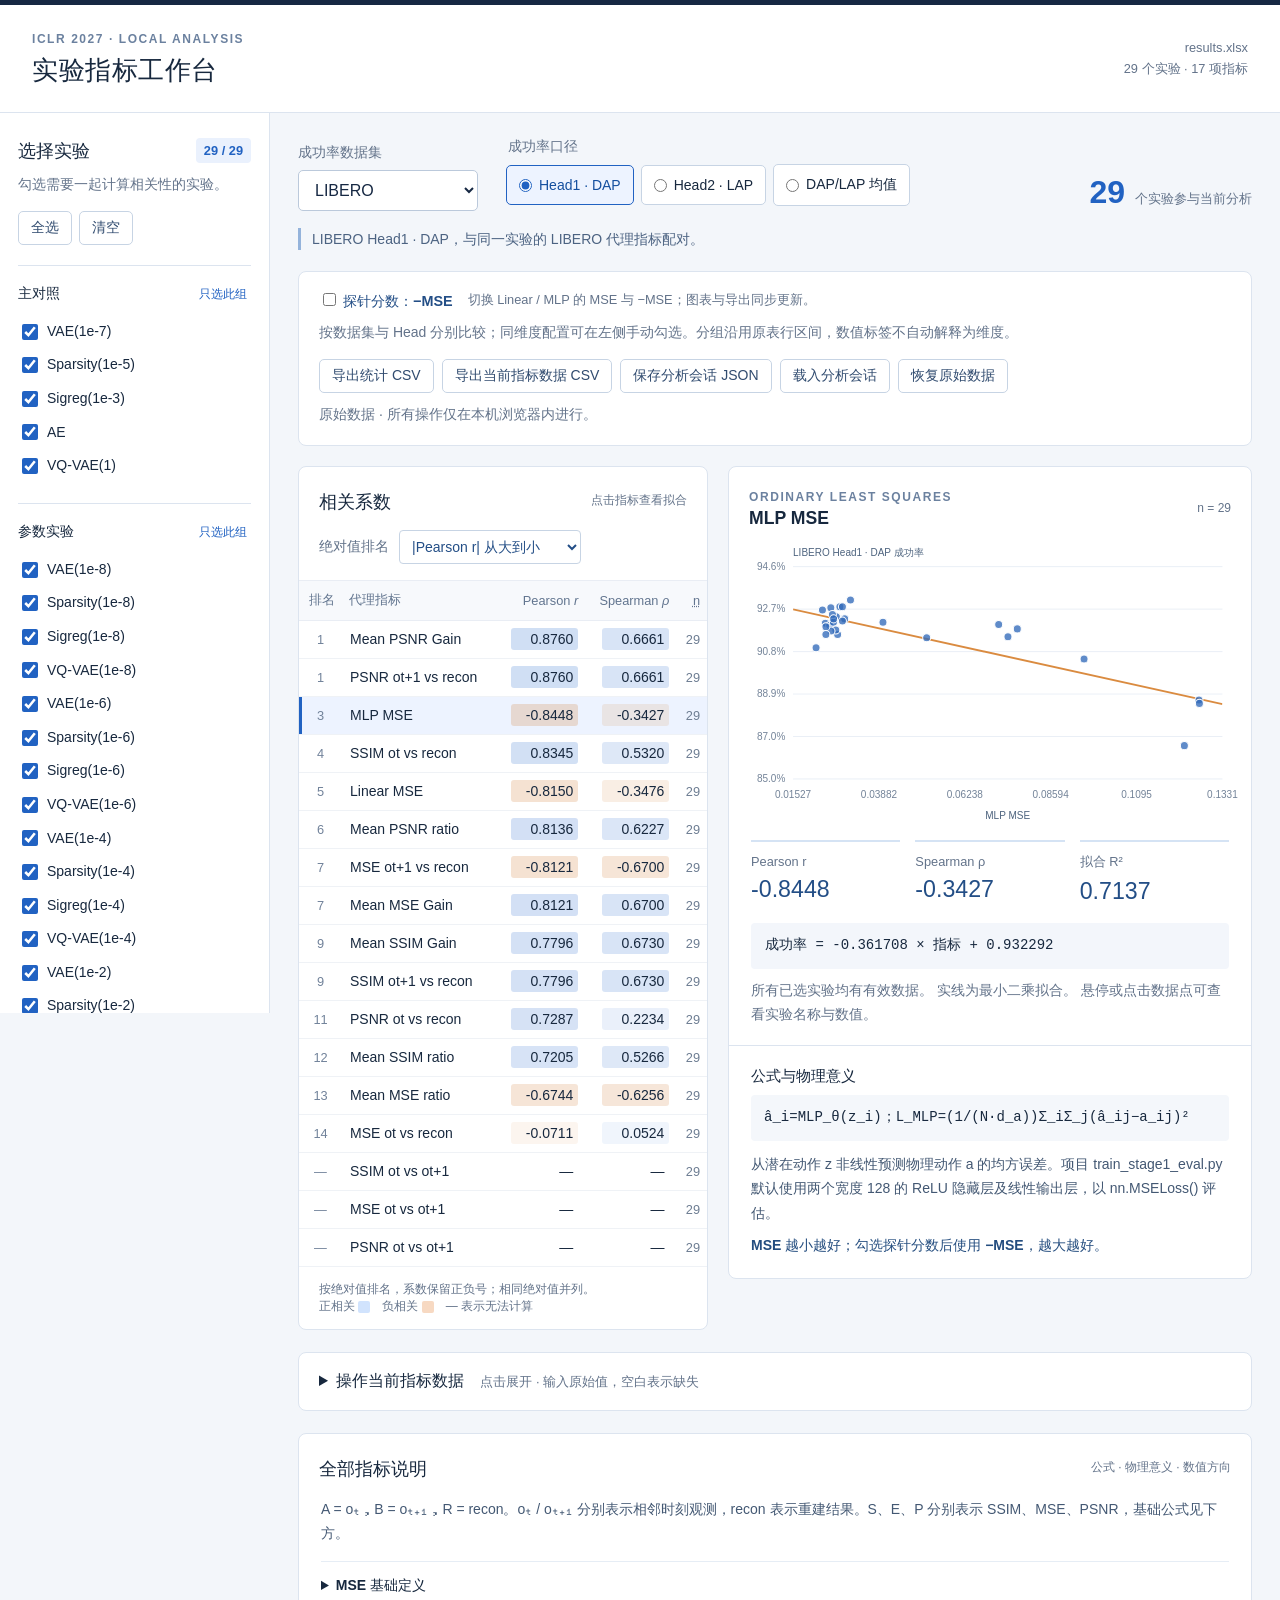
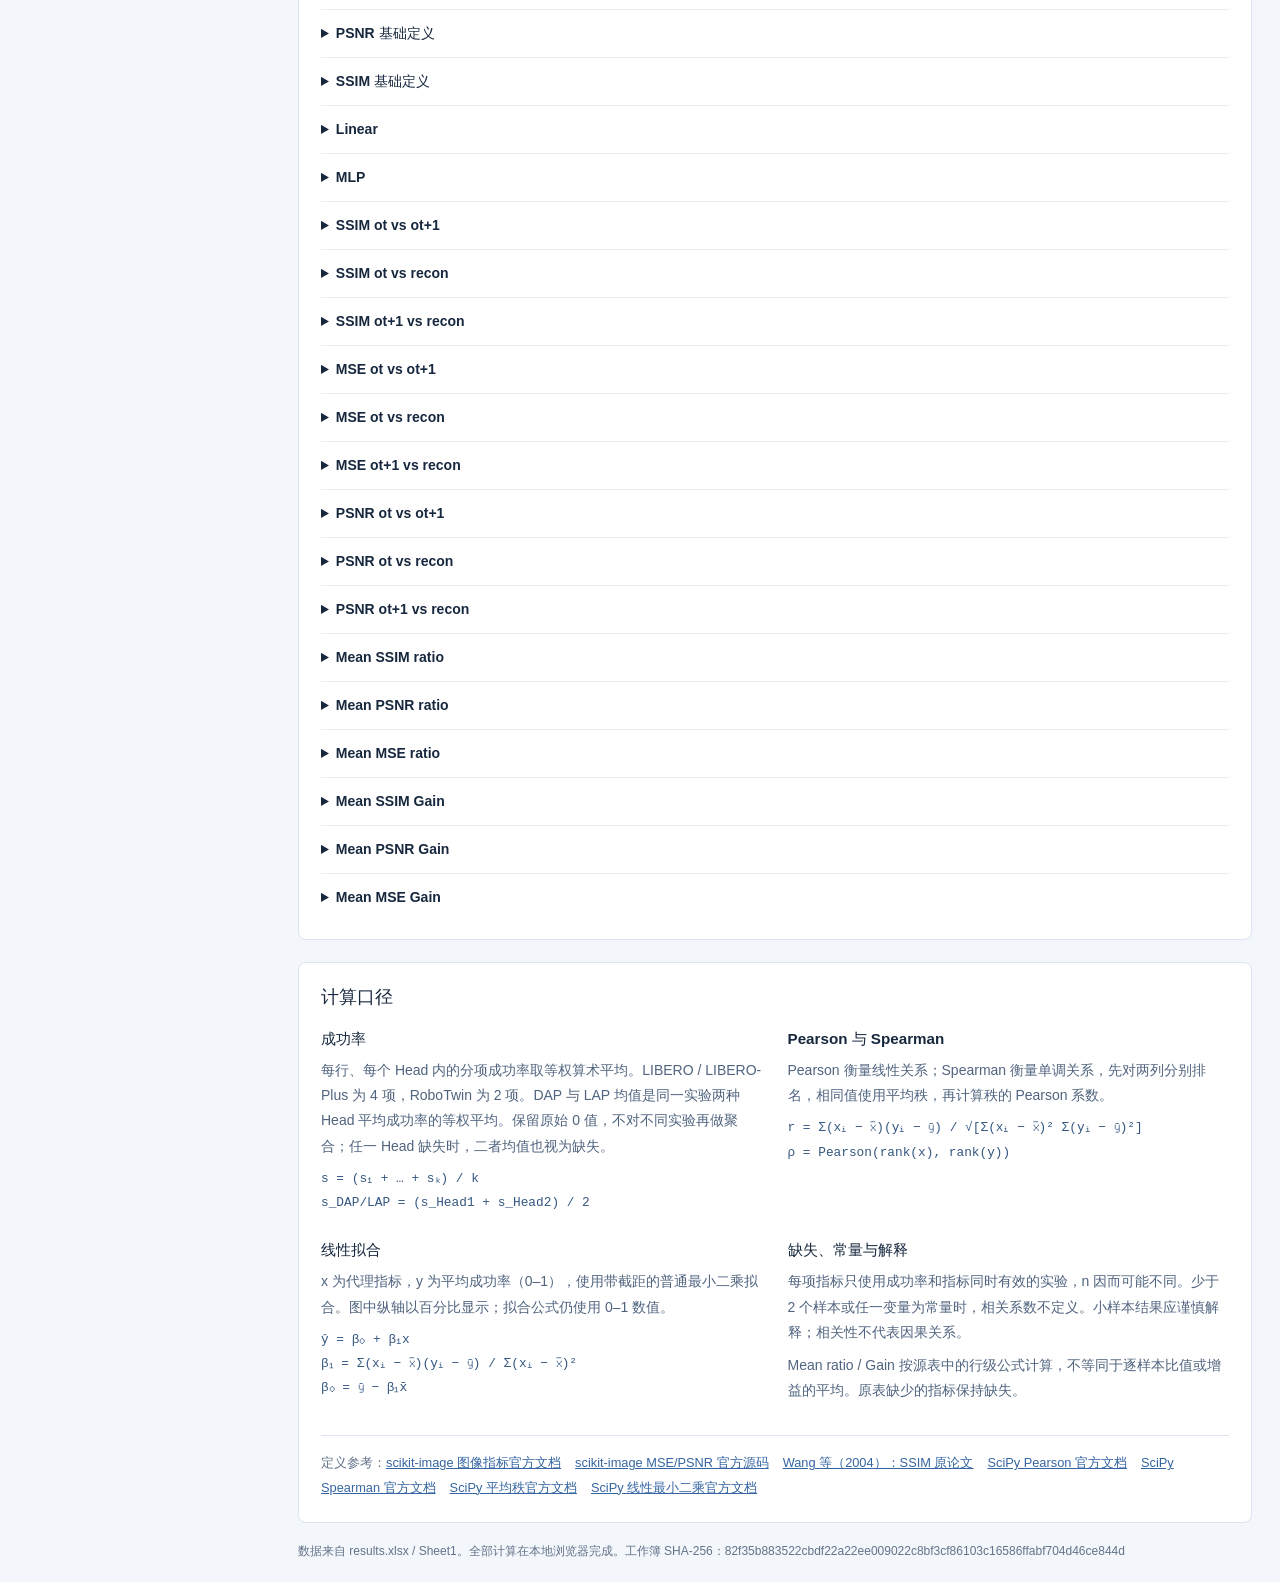
==== analysis/index.html @ a2eccc54 "Redesign research site with latest manuscript and materials" ====
<!doctype html>
<html lang="zh-CN">
<head>
<meta charset="utf-8"><meta name="viewport" content="width=device-width,initial-scale=1">
<title>ICLR 2027 · 实验指标工作台</title>
<meta name="description" content="实验成功率与17项代理指标的Pearson、Spearman相关性和线性拟合。">
<link rel="icon" type="image/svg+xml" href="data:image/svg+xml,%3Csvg xmlns='http://www.w3.org/2000/svg' viewBox='0 0 32 32'%3E%3Crect width='32' height='32' rx='6' fill='%23162843'/%3E%3Cpath d='M7 24L25 7' stroke='%235ec9fc' stroke-width='2'/%3E%3Cg fill='white'%3E%3Ccircle cx='8' cy='21' r='2'/%3E%3Ccircle cx='15' cy='18' r='2'/%3E%3Ccircle cx='23' cy='10' r='2'/%3E%3C/g%3E%3C/svg%3E">
<style>:root{font-family:Arial,"Microsoft YaHei",sans-serif;color:#17283e;background:#f3f6fa;font-size:16px;font-synthesis:none;--blue:#2162c2;--navy:#162843;--muted:#63738a;--line:#dce4ef}*{box-sizing:border-box}body{margin:0}button,input,select{font:inherit}button,select{cursor:pointer}button{border:1px solid #c7d4e4;border-radius:5px;background:white;color:#304b6f;padding:7px 12px;font-size:.875rem}button:hover{background:#ebf2ff;border-color:#92acd0}button:focus-visible,select:focus-visible,input:focus-visible{outline:3px solid #76b7ff;outline-offset:2px}h1,h2,h3,p{margin:0}h1{font-size:1.65rem;font-weight:600;letter-spacing:.02em;margin-top:6px}h2{font-size:1.1rem;font-weight:600}h3{font-size:.95rem;margin-bottom:8px}.eyebrow{font-size:.75rem;letter-spacing:.13em;font-weight:700;color:#6b819f}.topbar{padding:24px 32px;background:#fff;border-top:5px solid var(--navy);border-bottom:1px solid var(--line);display:flex;align-items:center;justify-content:space-between;gap:20px}.source{display:flex;flex-direction:column;gap:6px;text-align:right;font-size:.8rem;color:var(--muted)}.workspace{display:grid;grid-template-columns:270px minmax(0,1fr);max-width:1920px;margin:auto}.sidebar{background:#fff;border-right:1px solid var(--line);padding:25px 18px;align-self:start;position:sticky;top:0;max-height:100vh;overflow-y:auto}.side-title{display:flex;justify-content:space-between;align-items:center}.side-title strong{font-size:.8rem;background:#eaf1fd;border-radius:4px;padding:5px 8px;color:var(--blue)}.muted{font-size:.875rem;color:var(--muted);line-height:1.7}.sidebar>.muted{margin:10px 0 14px}.actions{display:flex;gap:7px}.experiment-group{border-top:1px solid var(--line);margin-top:20px;padding-top:16px}.group-heading{display:flex;justify-content:space-between;align-items:center;margin-bottom:8px;gap:5px}.group-heading strong{font-size:.875rem}.group-heading button{font-size:.75rem;border:0;padding:4px;background:transparent;color:var(--blue)}.experiment{display:flex;gap:9px;align-items:center;padding:7px 4px;font-size:.875rem;border-radius:4px;cursor:pointer;line-height:1.4}.experiment:hover{background:#f0f5fc}.experiment input{accent-color:var(--blue);width:16px;height:16px;margin:0;flex:none}main{min-width:0;padding:25px 28px 22px}.controls{display:flex;align-items:end;gap:28px;flex-wrap:wrap}.controls>div>label,.controls legend{display:block;font-size:.875rem;color:var(--muted);margin-bottom:8px}.controls select{min-width:180px;border:1px solid #bbc9db;background:#fff;border-radius:5px;padding:10px 12px;color:var(--navy)}fieldset{margin:0;padding:0;border:0}.head-option{display:inline-flex;gap:7px;align-items:center;background:#fff;border:1px solid #c7d4e4;border-radius:5px;padding:11px 12px;margin-right:7px;font-size:.875rem}.head-option:has(input:checked){border-color:var(--blue);background:#edf3ff;color:#144f9f}.head-option input{accent-color:var(--blue);margin:0}.scope{margin-left:auto;display:flex;align-items:baseline;gap:10px}.scope strong{font-size:2rem;font-weight:600;color:var(--blue);font-variant-numeric:tabular-nums}.scope span{font-size:.8rem;color:var(--muted)}.context-note{font-size:.875rem;line-height:1.6;color:#4c6382;margin:17px 0 21px;padding-left:11px;border-left:3px solid #94b3db}.analysis-grid{display:grid;grid-template-columns:minmax(380px,.9fr) minmax(420px,1.15fr);gap:20px;align-items:start}.panel{background:#fff;border:1px solid var(--line);border-radius:8px;overflow:hidden}.panel-heading{padding:20px 20px 16px;display:flex;justify-content:space-between;align-items:center;gap:15px}.panel-heading>span,.panel-heading>div+.sample{font-size:.75rem;color:var(--muted)}.panel-heading h2{margin-top:3px}.table-wrap{overflow-x:auto}table{width:100%;border-collapse:collapse;font-size:.875rem}th{font-size:.8rem;color:#62758f;font-weight:500;text-align:right;padding:11px 10px;background:#f7f9fc;border-top:1px solid #e9edf4;border-bottom:1px solid #e9edf4;white-space:nowrap}th:first-child{text-align:left;padding-left:20px}td{padding:0 10px;height:38px;border-bottom:1px solid #eff2f6;text-align:right;font-variant-numeric:tabular-nums}td:first-child{padding:0 6px 0 12px;text-align:left}td:last-child{color:#6d7d92;font-size:.8rem}td button{width:100%;border:0;background:transparent;text-align:left;font-size:.8rem;padding:9px 8px;color:inherit;white-space:nowrap}.metric-row.selected{background:#edf3ff;box-shadow:inset 3px 0 var(--blue)}.metric-row:hover{background:#f4f7fb}.coef{display:inline-block;min-width:67px;border-radius:3px;padding:3px 5px;font-size:.875rem}.table-note{font-size:.75rem;padding:14px 20px;color:var(--muted)}.legend-swatch{width:12px;height:12px;display:inline-block;vertical-align:middle;border-radius:2px}.positive{background:#d1e3fd}.negative{background:#f7d9c2}.chart{padding:0 10px;min-height:290px}.chart svg{width:100%;height:auto;display:block}.chart text{font-family:Arial,"Microsoft YaHei",sans-serif}.fit-stats{display:grid;grid-template-columns:repeat(3,1fr);margin:5px 22px 18px;gap:15px}.fit-stats>div{border-top:2px solid #d5e3f4;padding-top:12px}.fit-stats span{font-size:.8rem;color:var(--muted);display:block;margin-bottom:7px}.fit-stats strong{font-size:1.45rem;font-weight:500;font-variant-numeric:tabular-nums;color:#234e86}.equation{font: .875rem/1.7 Consolas,monospace;background:#f3f6fb;padding:11px 14px;margin:0 22px 10px;border-radius:4px;overflow-wrap:anywhere}.fit-panel>.muted{margin:0 22px 19px}.metric-explanation{border-top:1px solid var(--line);padding:20px 22px}.formula{font:.875rem/1.8 Consolas,"Microsoft YaHei",monospace;background:#f4f7fb;padding:10px 13px;border-radius:4px;margin:8px 0 11px;overflow-wrap:anywhere}.metric-explanation p,.glossary p{font-size:.875rem;line-height:1.75;color:#435873}.direction{font-weight:600;color:#244d7f!important;margin-top:8px}.caution{color:#896033!important;margin-top:7px}.glossary,.methods{margin-top:22px;padding-bottom:18px}.glossary>.muted{margin:0 22px 15px}.glossary details{margin:0 22px;border-top:1px solid #e6edf5;padding:13px 0}.glossary summary{cursor:pointer;font-size:.875rem;font-weight:600;line-height:1.5}.glossary details>div{margin-top:10px}.methods{padding:22px}.method-grid{display:grid;grid-template-columns:1fr 1fr;gap:25px;margin-top:20px}.method-grid p{font-size:.875rem;color:#50647f;line-height:1.8;margin-bottom:8px}.method-grid code{font-size:.8rem;line-height:1.9;color:#355781;overflow-wrap:anywhere}.references{font-size:.8rem;color:var(--muted);margin-top:24px;border-top:1px solid var(--line);padding-top:15px;line-height:1.9}.references a{color:#3565a2;margin-right:14px}footer{margin-top:20px;font-size:.75rem;color:var(--muted)}.empty-chart{padding:90px 20px;text-align:center;color:var(--muted);font-size:.95rem}@media(min-width:1650px){main{padding:30px 36px}.analysis-grid{grid-template-columns:minmax(430px,.9fr) minmax(520px,1.15fr)}}@media(max-width:1250px){.workspace{grid-template-columns:240px minmax(0,1fr)}.analysis-grid{grid-template-columns:1fr}.scope{margin-left:0}.chart{max-width:820px;margin:auto}.source{max-width:300px;overflow-wrap:anywhere}}@media(max-width:750px){.topbar{padding:20px;align-items:start}.topbar h1{font-size:1.25rem}.source{display:none}.workspace{grid-template-columns:1fr}.sidebar{position:static;max-height:330px;border-bottom:1px solid var(--line);border-right:0;padding:18px 20px}#experiments{display:grid;grid-template-columns:1fr 1fr;gap:0 20px}.experiment-group{margin-top:12px}.controls{gap:17px}main{padding:20px 12px}.head-option{padding:10px 8px;font-size:.8rem}.scope{display:none}.method-grid{grid-template-columns:1fr}.analysis-grid{gap:16px}th{padding:11px 6px}td{padding:0 6px}.coef{min-width:60px}.panel-heading{padding:17px 15px}.panel-heading>span{font-size:.75rem}.fit-stats{gap:8px}.fit-stats strong{font-size:1.2rem}}
.ranking-control{display:flex;align-items:center;gap:10px;padding:0 20px 16px;font-size:.875rem}.ranking-control label{color:var(--muted);white-space:nowrap}.ranking-control select{padding:7px 8px;border:1px solid #c7d4e4;border-radius:4px;background:#fff;color:#234e86;min-width:0;font-size:.875rem}.correlations th:first-child{padding-left:10px;text-align:center;width:38px}.correlations th:nth-child(2){text-align:left}.correlations td.rank-cell{padding:0 5px;text-align:center;color:#71829a;font-size:.8rem;width:38px}.correlations td.metric-name{padding:0;text-align:left}.metric-name button{font-size:.875rem}.correlations th,.correlations td{padding-right:7px;padding-left:7px}.head-option{margin-bottom:5px}@media(max-width:750px){.ranking-control{padding-left:15px;padding-right:15px;flex-wrap:wrap}.correlations th,.correlations td{padding-left:4px;padding-right:4px}.metric-name button{white-space:normal;min-width:110px;font-size:.875rem;line-height:1.45}.coef{min-width:57px;font-size:.8rem}.correlations th{font-size:.75rem}}
.chart{position:relative}.chart circle[data-point]{cursor:pointer;transition:fill-opacity .12s,stroke-width .12s}.chart circle[data-point]:hover,.chart circle[data-point]:focus{fill-opacity:1;stroke:#f4a34e;stroke-width:2.5;outline:none}.point-tooltip{position:absolute;z-index:4;max-width:300px;min-width:220px;padding:13px 15px;border-radius:6px;background:#172d4a;color:#fff;box-shadow:0 5px 22px #172d4a30;pointer-events:none;font-size:.875rem;line-height:1.65}.point-tooltip[hidden]{display:none}.point-tooltip>strong{display:block;font-size:1rem;margin-bottom:7px}.tooltip-row{display:flex;justify-content:space-between;gap:20px}.tooltip-row b{font-weight:500;font-variant-numeric:tabular-nums;white-space:nowrap}.point-tooltip small{display:block;color:#c6d4e7;font-size:.8rem;margin-top:6px}@media(max-width:750px){.point-tooltip{max-width:calc(100% - 12px);min-width:190px}.tooltip-row{gap:12px}}
.analysis-actions{padding:18px 20px;margin-bottom:20px}.direction-row{display:flex;align-items:center;gap:15px;flex-wrap:wrap;margin-bottom:10px}.direction-row label{font-weight:600;font-size:.9rem;color:#234e86}.direction-row span{font-size:.8rem;color:var(--muted)}.export-actions{display:flex;gap:8px;flex-wrap:wrap;margin:14px 0 10px}.editor-panel{margin-top:22px}.editor-panel>summary{padding:18px 20px;cursor:pointer;font-weight:600}.editor-panel>summary span{font-size:.8rem;font-weight:400;color:var(--muted);margin-left:12px}.editor-panel>p{padding:0 20px 15px}.data-editor input{width:145px;max-width:100%;padding:7px;border:1px solid #c7d4e4;border-radius:4px;font-size:.8rem;font-variant-numeric:tabular-nums}.data-editor input[readonly]{background:#f3f6fa;border-color:transparent;color:var(--muted)}.data-editor td{padding:8px 10px;height:auto}.data-editor td:first-child{min-width:155px}.data-editor td small{display:block;color:var(--muted);font-size:.7rem;margin-top:3px}.data-editor th{min-width:165px}#operationStatus{overflow-wrap:anywhere}.controls fieldset{max-width:750px}
</style>
</head>
<body>
<header class="topbar"><div><span class="eyebrow">ICLR 2027 · LOCAL ANALYSIS</span><h1>实验指标工作台</h1></div><div class="source"><span id="sourceName"></span><span id="sourceMeta"></span></div></header>
<div class="workspace">
<aside class="sidebar">
  <div class="side-title"><h2>选择实验</h2><strong id="selectionCount"></strong></div>
  <p class="muted">勾选需要一起计算相关性的实验。</p>
  <div class="actions"><button id="selectAll">全选</button><button id="selectNone">清空</button></div>
  <div id="experiments"></div>
</aside>
<main>
  <section class="controls" aria-label="分析设置">
    <div><label for="dataset">成功率数据集</label><select id="dataset"><option>LIBERO</option><option>LIBERO-Plus</option><option>RoboTwin</option></select></div>
    <fieldset><legend>成功率口径</legend><div id="headOptions"></div></fieldset>
    <div class="scope"><strong id="scopeCount"></strong><span>个实验参与当前分析</span></div>
  </section>
  <div id="pairingNote" class="context-note"></div>
  <section class="analysis-actions panel" aria-label="数据操作与导出">
    <div class="direction-row"><label><input id="paperDirection" type="checkbox"> 探针分数：−MSE</label><span>切换 Linear / MLP 的 MSE 与 −MSE；图表与导出同步更新。</span></div>
    <p class="muted">按数据集与 Head 分别比较；同维度配置可在左侧手动勾选。分组沿用原表行区间，数值标签不自动解释为维度。</p>
    <div class="export-actions"><button id="exportStats">导出统计 CSV</button><button id="exportPairs">导出当前指标数据 CSV</button><button id="exportSession">保存分析会话 JSON</button><button id="importSession">载入分析会话</button><button id="resetData">恢复原始数据</button><input id="sessionFile" type="file" accept=".json,application/json" hidden></div>
    <p id="operationStatus" class="muted" role="status" aria-live="polite">原始数据 · 所有操作仅在本机浏览器内进行。</p>
  </section>
  <div class="analysis-grid">
    <section class="panel correlations">
      <div class="panel-heading"><h2>相关系数</h2><span>点击指标查看拟合</span></div>
      <div class="ranking-control"><label for="ranking">绝对值排名</label><select id="ranking"><option value="pearson">|Pearson r| 从大到小</option><option value="spearman">|Spearman ρ| 从大到小</option><option value="original">原表顺序</option></select></div>
      <div class="table-wrap"><table><thead><tr><th scope="col" id="rankHeading">排名</th><th scope="col">代理指标</th><th scope="col">Pearson <i>r</i></th><th scope="col">Spearman <i>ρ</i></th><th scope="col"><abbr title="成对有效样本数">n</abbr></th></tr></thead><tbody id="results"></tbody></table></div>
      <p class="table-note">按绝对值排名，系数保留正负号；相同绝对值并列。<br>正相关 <span class="legend-swatch positive"></span>　负相关 <span class="legend-swatch negative"></span>　— 表示无法计算</p>
    </section>
    <section class="panel fit-panel">
      <div class="panel-heading"><div><span class="eyebrow">ORDINARY LEAST SQUARES</span><h2 id="chartTitle"></h2></div><span id="sampleLabel"></span></div>
      <div id="chart" class="chart" aria-live="polite"></div>
      <div class="fit-stats"><div><span>Pearson r</span><strong id="pearsonValue"></strong></div><div><span>Spearman ρ</span><strong id="spearmanValue"></strong></div><div><span>拟合 R²</span><strong id="r2Value"></strong></div></div>
      <div class="equation" id="fitEquation"></div>
      <p id="fitNote" class="muted"></p>
      <div class="metric-explanation"><h3>公式与物理意义</h3><div id="metricDescription"></div></div>
    </section>
  </div>
  <details class="panel editor-panel" id="editorPanel"><summary>操作当前指标数据 <span>点击展开 · 输入原始值，空白表示缺失</span></summary>
    <p id="editorNote" class="muted"></p>
    <div class="table-wrap"><table class="data-editor"><thead><tr id="editorHeadings"></tr></thead><tbody id="editorRows"></tbody></table></div>
  </details>
  <section class="panel glossary"><div class="panel-heading"><h2>全部指标说明</h2><span>公式 · 物理意义 · 数值方向</span></div>
    <p class="muted">A = oₜ，B = oₜ₊₁，R = recon。oₜ / oₜ₊₁ 分别表示相邻时刻观测，recon 表示重建结果。S、E、P 分别表示 SSIM、MSE、PSNR，基础公式见下方。</p>
    <div id="metricGlossary"></div>
  </section>
  <section class="panel methods"><h2>计算口径</h2>
    <div class="method-grid"><div><h3>成功率</h3><p>每行、每个 Head 内的分项成功率取等权算术平均。LIBERO / LIBERO-Plus 为 4 项，RoboTwin 为 2 项。DAP 与 LAP 均值是同一实验两种 Head 平均成功率的等权平均。保留原始 0 值，不对不同实验再做聚合；任一 Head 缺失时，二者均值也视为缺失。</p><code>s = (s₁ + … + sₖ) / k<br>s_DAP/LAP = (s_Head1 + s_Head2) / 2</code></div>
    <div><h3>Pearson 与 Spearman</h3><p>Pearson 衡量线性关系；Spearman 衡量单调关系，先对两列分别排名，相同值使用平均秩，再计算秩的 Pearson 系数。</p><code>r = Σ(xᵢ − x̄)(yᵢ − ȳ) / √[Σ(xᵢ − x̄)² Σ(yᵢ − ȳ)²]<br>ρ = Pearson(rank(x), rank(y))</code></div>
    <div><h3>线性拟合</h3><p>x 为代理指标，y 为平均成功率（0–1），使用带截距的普通最小二乘拟合。图中纵轴以百分比显示；拟合公式仍使用 0–1 数值。</p><code>ŷ = β₀ + β₁x<br>β₁ = Σ(xᵢ − x̄)(yᵢ − ȳ) / Σ(xᵢ − x̄)²<br>β₀ = ȳ − β₁x̄</code></div>
    <div><h3>缺失、常量与解释</h3><p>每项指标只使用成功率和指标同时有效的实验，n 因而可能不同。少于 2 个样本或任一变量为常量时，相关系数不定义。小样本结果应谨慎解释；相关性不代表因果关系。</p><p>Mean ratio / Gain 按源表中的行级公式计算，不等同于逐样本比值或增益的平均。原表缺少的指标保持缺失。</p></div></div>
    <div id="references" class="references"></div>
  </section>
  <footer id="footerNote"></footer>
</main></div>
<script>window.ANALYSIS_DATA={"source_file": "results.xlsx", "source_sheet": "Sheet1", "metric_names": ["Linear", "MLP", "SSIM ot vs ot+1", "SSIM ot vs recon", "SSIM ot+1 vs recon", "MSE ot vs ot+1", "MSE ot vs recon", "MSE ot+1 vs recon", "PSNR ot vs ot+1", "PSNR ot vs recon", "PSNR ot+1 vs recon", "Mean SSIM ratio", "Mean PSNR ratio", "Mean MSE ratio", "Mean SSIM Gain", "Mean PSNR Gain", "Mean MSE Gain"], "experiments": [{"id": "row16", "label": "VAE(1e-7)", "source_row": 16, "group": "主对照", "success": {"LIBERO": {"Head1": 0.9205, "Head2": 0.9125, "HeadMean": 0.9165}, "LIBERO-Plus": {"Head1": 0.4515, "Head2": 0.46325, "HeadMean": 0.457375}, "RoboTwin": {"Head1": 0.838, "Head2": 0.875, "HeadMean": 0.8565}}, "success_parts": {"LIBERO": {"Head1": [0.872, 0.964, 0.974, 0.872], "Head2": [0.85, 0.954, 0.984, 0.862]}, "LIBERO-Plus": {"Head1": [0.41, 0.487, 0.452, 0.457], "Head2": [0.415, 0.509, 0.475, 0.454]}, "RoboTwin": {"Head1": [0.838, 0.838], "Head2": [0.883, 0.867]}}, "metrics": {"LIBERO": {"Linear": 0.046569, "MLP": 0.02411, "SSIM ot vs ot+1": 0.949127, "SSIM ot vs recon": 0.950853, "SSIM ot+1 vs recon": 0.982122, "MSE ot vs ot+1": 115.238262, "MSE ot vs recon": 105.894308, "MSE ot+1 vs recon": 13.328311, "PSNR ot vs ot+1": 29.820589, "PSNR ot vs recon": 30.230872, "PSNR ot+1 vs recon": 37.591102, "Mean SSIM ratio": 1.032885209385678, "Mean PSNR ratio": 1.2434673402738763, "Mean MSE ratio": 0.1258642815815936, "Mean SSIM Gain": 0.6485758653902862, "Mean PSNR Gain": 0.11072354255010776, "Mean MSE Gain": 0.8843412702631701}, "RoboTwin": {"Linear": 0.070879, "MLP": 0.044297, "SSIM ot vs ot+1": 0.953413, "SSIM ot vs recon": 0.956031, "SSIM ot+1 vs recon": 0.983067, "MSE ot vs ot+1": 218.211623, "MSE ot vs recon": 207.360443, "MSE ot+1 vs recon": 11.917474, "PSNR ot vs ot+1": 35.649062, "PSNR ot vs recon": 34.327083, "PSNR ot+1 vs recon": 39.728526, "Mean SSIM ratio": 1.0282794177176264, "Mean PSNR ratio": 1.1573522282682744, "Mean MSE ratio": 0.057472263405610104, "Mean SSIM Gain": 0.636529503938868, "Mean PSNR Gain": 0.06339400988995687, "Mean MSE Gain": 0.9453857047752218}}}, {"id": "row17", "label": "Sparsity(1e-5)", "source_row": 17, "group": "主对照", "success": {"LIBERO": {"Head1": 0.9195, "Head2": 0.9145, "HeadMean": 0.917}, "LIBERO-Plus": {"Head1": 0.47075, "Head2": 0.501, "HeadMean": 0.485875}, "RoboTwin": {"Head1": 0.822, "Head2": 0.8435, "HeadMean": 0.83275}}, "success_parts": {"LIBERO": {"Head1": [0.876, 0.956, 0.978, 0.868], "Head2": [0.854, 0.962, 0.982, 0.86]}, "LIBERO-Plus": {"Head1": [0.4, 0.511, 0.475, 0.497], "Head2": [0.4, 0.553, 0.508, 0.543]}, "RoboTwin": {"Head1": [0.816, 0.828], "Head2": [0.845, 0.842]}}, "metrics": {"LIBERO": {"Linear": 0.049058, "MLP": 0.025328, "SSIM ot vs ot+1": 0.949127, "SSIM ot vs recon": 0.950047, "SSIM ot+1 vs recon": 0.982399, "MSE ot vs ot+1": 115.238262, "MSE ot vs recon": 108.588387, "MSE ot+1 vs recon": 13.777753, "PSNR ot vs ot+1": 29.820589, "PSNR ot vs recon": 29.972439, "PSNR ot+1 vs recon": 37.444429, "Mean SSIM ratio": 1.0340530521121587, "Mean PSNR ratio": 1.249295360981467, "Mean MSE ratio": 0.12688053833970295, "Mean SSIM Gain": 0.6540207968863642, "Mean PSNR Gain": 0.10863357060662708, "Mean MSE Gain": 0.8804411593781238}, "RoboTwin": {"Linear": 0.067612, "MLP": 0.044691, "SSIM ot vs ot+1": 0.953413, "SSIM ot vs recon": 0.955146, "SSIM ot+1 vs recon": 0.983326, "MSE ot vs ot+1": 218.211623, "MSE ot vs recon": 214.222009, "MSE ot+1 vs recon": 11.792827, "PSNR ot vs ot+1": 35.649062, "PSNR ot vs recon": 33.990735, "PSNR ot+1 vs recon": 39.719842, "Mean SSIM ratio": 1.0295033429444294, "Mean PSNR ratio": 1.1685490766822193, "Mean MSE ratio": 0.055049558423289735, "Mean SSIM Gain": 0.6420889947839536, "Mean PSNR Gain": 0.06325906236207465, "Mean MSE Gain": 0.9459569254933776}}}, {"id": "row18", "label": "Sigreg(1e-3)", "source_row": 18, "group": "主对照", "success": {"LIBERO": {"Head1": 0.9095, "Head2": 0.909, "HeadMean": 0.90925}, "LIBERO-Plus": {"Head1": 0.48125, "Head2": 0.47825, "HeadMean": 0.47975}, "RoboTwin": {"Head1": 0.8165, "Head2": 0.8465, "HeadMean": 0.8315}}, "success_parts": {"LIBERO": {"Head1": [0.836, 0.944, 0.984, 0.874], "Head2": [0.83, 0.946, 0.992, 0.868]}, "LIBERO-Plus": {"Head1": [0.432, 0.504, 0.495, 0.494], "Head2": [0.412, 0.533, 0.488, 0.48]}, "RoboTwin": {"Head1": [0.815, 0.818], "Head2": [0.836, 0.857]}}, "metrics": {"LIBERO": {"Linear": 0.044488, "MLP": 0.021576, "SSIM ot vs ot+1": 0.949127, "SSIM ot vs recon": 0.949181, "SSIM ot+1 vs recon": 0.981815, "MSE ot vs ot+1": 115.238262, "MSE ot vs recon": 109.165607, "MSE ot+1 vs recon": 13.508329, "PSNR ot vs ot+1": 29.820589, "PSNR ot vs recon": 30.033947, "PSNR ot+1 vs recon": 37.561014, "Mean SSIM ratio": 1.034381219177375, "Mean PSNR ratio": 1.2506186416324168, "Mean MSE ratio": 0.12374161946445277, "Mean SSIM Gain": 0.6425412301220682, "Mean PSNR Gain": 0.11029481281910447, "Mean MSE Gain": 0.8827791328543292}, "RoboTwin": {"Linear": 0.051412, "MLP": 0.03535, "SSIM ot vs ot+1": 0.953413, "SSIM ot vs recon": 0.954752, "SSIM ot+1 vs recon": 0.982939, "MSE ot vs ot+1": 218.211623, "MSE ot vs recon": 213.26639, "MSE ot+1 vs recon": 11.846771, "PSNR ot vs ot+1": 35.649062, "PSNR ot vs recon": 34.117228, "PSNR ot+1 vs recon": 39.765184, "Mean SSIM ratio": 1.0295228499128568, "Mean PSNR ratio": 1.1655455712873273, "Mean MSE ratio": 0.055549170218523417, "Mean SSIM Gain": 0.633781956339752, "Mean PSNR Gain": 0.0639636674759892, "Mean MSE Gain": 0.9457097159302097}}}, {"id": "row19", "label": "AE", "source_row": 19, "group": "主对照", "success": {"LIBERO": {"Head1": 0.928, "Head2": 0.9245, "HeadMean": 0.92625}, "LIBERO-Plus": {"Head1": 0.44, "Head2": 0.4545, "HeadMean": 0.44725}, "RoboTwin": {"Head1": 0.828, "Head2": 0.8435, "HeadMean": 0.83575}}, "success_parts": {"LIBERO": {"Head1": [0.886, 0.972, 0.982, 0.872], "Head2": [0.874, 0.964, 0.99, 0.87]}, "LIBERO-Plus": {"Head1": [0.407, 0.457, 0.462, 0.434], "Head2": [0.417, 0.474, 0.455, 0.472]}, "RoboTwin": {"Head1": [0.824, 0.832], "Head2": [0.84, 0.847]}}, "metrics": {"LIBERO": {"Linear": 0.050131, "MLP": 0.02811, "SSIM ot vs ot+1": 0.949127, "SSIM ot vs recon": 0.95045, "SSIM ot+1 vs recon": 0.982416, "MSE ot vs ot+1": 115.238262, "MSE ot vs recon": 107.333147, "MSE ot+1 vs recon": 13.306359, "PSNR ot vs ot+1": 29.820589, "PSNR ot vs recon": 30.072367, "PSNR ot+1 vs recon": 37.630558, "Mean SSIM ratio": 1.0336324898732179, "Mean PSNR ratio": 1.2513334251341106, "Mean MSE ratio": 0.12397250403922286, "Mean SSIM Gain": 0.6543549623572413, "Mean PSNR Gain": 0.11128575872487734, "Mean MSE Gain": 0.8845317625494907}, "RoboTwin": {"Linear": 0.070022, "MLP": 0.052078, "SSIM ot vs ot+1": 0.953413, "SSIM ot vs recon": 0.955467, "SSIM ot+1 vs recon": 0.983262, "MSE ot vs ot+1": 218.211623, "MSE ot vs recon": 210.19897, "MSE ot+1 vs recon": 11.409244, "PSNR ot vs ot+1": 35.649062, "PSNR ot vs recon": 34.277335, "PSNR ot+1 vs recon": 39.964586, "Mean SSIM ratio": 1.0290904866416108, "Mean PSNR ratio": 1.165918704006598, "Mean MSE ratio": 0.05427830593080451, "Mean SSIM Gain": 0.6407152209843945, "Mean PSNR Gain": 0.06706233248690169, "Mean MSE Gain": 0.9477147741117347}}}, {"id": "row20", "label": "VQ-VAE(1)", "source_row": 20, "group": "主对照", "success": {"LIBERO": {"Head1": 0.92, "Head2": 0.9095, "HeadMean": 0.91475}, "LIBERO-Plus": {"Head1": 0.53725, "Head2": 0.5335, "HeadMean": 0.535375}, "RoboTwin": {"Head1": 0.811, "Head2": 0.7985, "HeadMean": 0.80475}}, "success_parts": {"LIBERO": {"Head1": [0.86, 0.968, 0.986, 0.866], "Head2": [0.852, 0.952, 0.97, 0.864]}, "LIBERO-Plus": {"Head1": [0.498, 0.56, 0.545, 0.546], "Head2": [0.534, 0.555, 0.528, 0.517]}, "RoboTwin": {"Head1": [0.807, 0.815], "Head2": [0.803, 0.794]}}, "metrics": {"LIBERO": {"Linear": 0.074332, "MLP": 0.071677, "SSIM ot vs ot+1": 0.949127, "SSIM ot vs recon": 0.949856, "SSIM ot+1 vs recon": 0.975483, "MSE ot vs ot+1": 115.238262, "MSE ot vs recon": 101.331525, "MSE ot+1 vs recon": 21.451999, "PSNR ot vs ot+1": 29.820589, "PSNR ot vs recon": 30.384965, "PSNR ot+1 vs recon": 35.561528, "Mean SSIM ratio": 1.0269798790553515, "Mean PSNR ratio": 1.1703659359160032, "Mean MSE ratio": 0.21170113644297764, "Mean SSIM Gain": 0.5180744206160431, "Mean PSNR Gain": 0.08180375010556877, "Mean MSE Gain": 0.8138465590534505}, "RoboTwin": {"Linear": 0.089537, "MLP": 0.085027, "SSIM ot vs ot+1": 0.953413, "SSIM ot vs recon": 0.9554, "SSIM ot+1 vs recon": 0.976704, "MSE ot vs ot+1": 218.211623, "MSE ot vs recon": 202.357764, "MSE ot+1 vs recon": 23.141997, "PSNR ot vs ot+1": 35.649062, "PSNR ot vs recon": 34.276096, "PSNR ot+1 vs recon": 37.46737, "Mean SSIM ratio": 1.0222985137115344, "Mean PSNR ratio": 1.0931049440403013, "Mean MSE ratio": 0.11436179439104693, "Mean SSIM Gain": 0.49994633696095564, "Mean PSNR Gain": 0.028256122700185068, "Mean MSE Gain": 0.8939470011640948}}}, {"id": "row30", "label": "VAE(1e-8)", "source_row": 30, "group": "参数实验", "success": {"LIBERO": {"Head1": 0.923, "Head2": 0.916, "HeadMean": 0.9195}, "LIBERO-Plus": {"Head1": 0.4685, "Head2": 0.47675, "HeadMean": 0.472625}, "RoboTwin": {"Head1": 0.863, "Head2": 0.8465, "HeadMean": 0.85475}}, "success_parts": {"LIBERO": {"Head1": [0.888, 0.956, 0.986, 0.862], "Head2": [0.864, 0.956, 0.982, 0.862]}, "LIBERO-Plus": {"Head1": [0.417, 0.516, 0.472, 0.469], "Head2": [0.442, 0.526, 0.462, 0.477]}, "RoboTwin": {"Head1": [0.858, 0.868], "Head2": [0.844, 0.849]}}, "metrics": {"LIBERO": {"Linear": 0.049306, "MLP": 0.026677, "SSIM ot vs ot+1": 0.949127, "SSIM ot vs recon": 0.950611, "SSIM ot+1 vs recon": 0.982286, "MSE ot vs ot+1": 115.238262, "MSE ot vs recon": 106.728726, "MSE ot+1 vs recon": 13.337341, "PSNR ot vs ot+1": 29.820589, "PSNR ot vs recon": 30.123461, "PSNR ot+1 vs recon": 37.632022, "Mean SSIM ratio": 1.0333206748080972, "Mean PSNR ratio": 1.2492595721321664, "Mean MSE ratio": 0.12496486653461975, "Mean SSIM Gain": 0.651799579344642, "Mean PSNR Gain": 0.11130661954401413, "Mean MSE Gain": 0.8842629108724324}, "RoboTwin": {"Linear": 0.070786, "MLP": 0.05185, "SSIM ot vs ot+1": 0.953413, "SSIM ot vs recon": 0.955845, "SSIM ot+1 vs recon": 0.9834, "MSE ot vs ot+1": 218.211623, "MSE ot vs recon": 208.729254, "MSE ot+1 vs recon": 11.368989, "PSNR ot vs ot+1": 35.649062, "PSNR ot vs recon": 34.375411, "PSNR ot+1 vs recon": 40.015049, "Mean SSIM ratio": 1.0288278957362336, "Mean PSNR ratio": 1.1640602347998108, "Mean MSE ratio": 0.05446763585903488, "Mean SSIM Gain": 0.6436774207396928, "Mean PSNR Gain": 0.06784651686040687, "Mean MSE Gain": 0.9478992509945265}}}, {"id": "row31", "label": "Sparsity(1e-8)", "source_row": 31, "group": "参数实验", "success": {"LIBERO": {"Head1": 0.9155, "Head2": 0.912, "HeadMean": 0.91375}, "LIBERO-Plus": {"Head1": 0.4505, "Head2": 0.433, "HeadMean": 0.44175}, "RoboTwin": {"Head1": 0.823, "Head2": 0.854, "HeadMean": 0.8385}}, "success_parts": {"LIBERO": {"Head1": [0.87, 0.94, 0.984, 0.868], "Head2": [0.862, 0.946, 0.988, 0.852]}, "LIBERO-Plus": {"Head1": [0.453, 0.435, 0.457, 0.457], "Head2": [0.404, 0.43, 0.475, 0.423]}, "RoboTwin": {"Head1": [0.813, 0.833], "Head2": [0.836, 0.872]}}, "metrics": {"LIBERO": {"Linear": 0.050846, "MLP": 0.027493, "SSIM ot vs ot+1": 0.949127, "SSIM ot vs recon": 0.94922, "SSIM ot+1 vs recon": 0.982369, "MSE ot vs ot+1": 115.238262, "MSE ot vs recon": 110.987848, "MSE ot+1 vs recon": 13.388987, "PSNR ot vs ot+1": 29.820589, "PSNR ot vs recon": 29.863962, "PSNR ot+1 vs recon": 37.612966, "Mean SSIM ratio": 1.0349223573038917, "Mean PSNR ratio": 1.2594767566339657, "Mean MSE ratio": 0.12063471128839258, "Mean SSIM Gain": 0.6534310931142262, "Mean PSNR Gain": 0.11103508691459382, "Mean MSE Gain": 0.8838147437523832}, "RoboTwin": {"Linear": 0.068643, "MLP": 0.046869, "SSIM ot vs ot+1": 0.953413, "SSIM ot vs recon": 0.954988, "SSIM ot+1 vs recon": 0.9833, "MSE ot vs ot+1": 218.211623, "MSE ot vs recon": 214.115146, "MSE ot+1 vs recon": 11.53016, "PSNR ot vs ot+1": 35.649062, "PSNR ot vs recon": 34.032379, "PSNR ot+1 vs recon": 39.794631, "Mean SSIM ratio": 1.0296464458192145, "Mean PSNR ratio": 1.1693167556696522, "Mean MSE ratio": 0.05385027736431126, "Mean SSIM Gain": 0.6415308991778815, "Mean PSNR Gain": 0.06442126764337144, "Mean MSE Gain": 0.9471606514745551}}}, {"id": "row32", "label": "Sigreg(1e-8)", "source_row": 32, "group": "参数实验", "success": {"LIBERO": {"Head1": 0.9235, "Head2": 0.926, "HeadMean": 0.92475}, "LIBERO-Plus": {"Head1": 0.446, "Head2": 0.442, "HeadMean": 0.444}, "RoboTwin": {"Head1": 0.861, "Head2": 0.856, "HeadMean": 0.8585}}, "success_parts": {"LIBERO": {"Head1": [0.888, 0.956, 0.978, 0.872], "Head2": [0.882, 0.964, 0.982, 0.876]}, "LIBERO-Plus": {"Head1": [0.438, 0.435, 0.44, 0.471], "Head2": [0.412, 0.435, 0.467, 0.454]}, "RoboTwin": {"Head1": [0.854, 0.868], "Head2": [0.853, 0.859]}}, "metrics": {"LIBERO": {"Linear": 0.049838, "MLP": 0.027148, "SSIM ot vs ot+1": 0.949127, "SSIM ot vs recon": 0.950351, "SSIM ot+1 vs recon": 0.982432, "MSE ot vs ot+1": 115.238262, "MSE ot vs recon": 107.305065, "MSE ot+1 vs recon": 13.380162, "PSNR ot vs ot+1": 29.820589, "PSNR ot vs recon": 30.086221, "PSNR ot+1 vs recon": 37.612865, "Mean SSIM ratio": 1.03375700136055, "Mean PSNR ratio": 1.2501691388891945, "Mean MSE ratio": 0.12469273468125666, "Mean SSIM Gain": 0.6546694710357155, "Mean PSNR Gain": 0.11103364774606046, "Mean MSE Gain": 0.8838913242200754}, "RoboTwin": {"Linear": 0.069504, "MLP": 0.046622, "SSIM ot vs ot+1": 0.953413, "SSIM ot vs recon": 0.955326, "SSIM ot+1 vs recon": 0.983291, "MSE ot vs ot+1": 218.211623, "MSE ot vs recon": 213.52883, "MSE ot+1 vs recon": 11.429368, "PSNR ot vs ot+1": 35.649062, "PSNR ot vs recon": 34.169853, "PSNR ot+1 vs recon": 39.910346, "Mean SSIM ratio": 1.029272729937215, "Mean PSNR ratio": 1.1679987619496048, "Mean MSE ratio": 0.053526111673070094, "Mean SSIM Gain": 0.6413377122373203, "Mean PSNR Gain": 0.06621945433025384, "Mean MSE Gain": 0.9476225517098142}}}, {"id": "row33", "label": "VQ-VAE(1e-8)", "source_row": 33, "group": "参数实验", "success": {"LIBERO": {"Head1": 0.886, "Head2": 0.0, "HeadMean": 0.443}, "LIBERO-Plus": {"Head1": 0.5135, "Head2": 0.5015, "HeadMean": 0.5075}, "RoboTwin": {"Head1": 0.821, "Head2": 0.0, "HeadMean": 0.4105}}, "success_parts": {"LIBERO": {"Head1": [0.792, 0.948, 0.95, 0.854], "Head2": [0.0, 0.0, 0.0, 0.0]}, "LIBERO-Plus": {"Head1": [0.476, 0.579, 0.505, 0.494], "Head2": [0.448, 0.557, 0.49, 0.511]}, "RoboTwin": {"Head1": [0.805, 0.837], "Head2": [0.0, 0.0]}}, "metrics": {"LIBERO": {"Linear": 0.126705, "MLP": 0.126628, "SSIM ot vs ot+1": 0.949127, "SSIM ot vs recon": 0.916222, "SSIM ot+1 vs recon": 0.883803, "MSE ot vs ot+1": 115.238262, "MSE ot vs recon": 71.312192, "MSE ot+1 vs recon": 139.70849, "PSNR ot vs ot+1": 29.820589, "PSNR ot vs recon": 29.841936, "PSNR ot+1 vs recon": 27.219385, "Mean SSIM ratio": 0.964616654042361, "Mean PSNR ratio": 0.9121186038332098, "Mean MSE ratio": 1.9591108628381528, "Mean SSIM Gain": -1.2840603070390997, "Mean PSNR Gain": -0.03706505886747894, "Mean MSE Gain": -0.21234464643349102}, "RoboTwin": {"Linear": 0.093486, "MLP": 0.09223, "SSIM ot vs ot+1": 0.953413, "SSIM ot vs recon": 0.927021, "SSIM ot+1 vs recon": 0.896918, "MSE ot vs ot+1": 218.211623, "MSE ot vs recon": 74.06926, "MSE ot+1 vs recon": 233.092259, "PSNR ot vs ot+1": 35.649062, "PSNR ot vs recon": 30.171121, "PSNR ot+1 vs recon": 27.324804, "Mean SSIM ratio": 0.9675271649725303, "Mean PSNR ratio": 0.9056608801509232, "Mean MSE ratio": 3.1469500167815907, "Mean SSIM Gain": -1.2126773563440425, "Mean PSNR Gain": -0.12935721309920922, "Mean MSE Gain": -0.06819359938494206}}}, {"id": "row34", "label": "VAE(1e-6)", "source_row": 34, "group": "参数实验", "success": {"LIBERO": {"Head1": 0.928, "Head2": 0.9185, "HeadMean": 0.92325}, "LIBERO-Plus": {"Head1": 0.39725, "Head2": 0.43, "HeadMean": 0.413625}, "RoboTwin": {"Head1": 0.862, "Head2": 0.8445, "HeadMean": 0.85325}}, "success_parts": {"LIBERO": {"Head1": [0.882, 0.972, 0.988, 0.87], "Head2": [0.862, 0.956, 0.99, 0.866]}, "LIBERO-Plus": {"Head1": [0.402, 0.379, 0.362, 0.446], "Head2": [0.43, 0.435, 0.415, 0.44]}, "RoboTwin": {"Head1": [0.856, 0.868], "Head2": [0.837, 0.852]}}, "metrics": {"LIBERO": {"Linear": 0.054427, "MLP": 0.028811, "SSIM ot vs ot+1": 0.949127, "SSIM ot vs recon": 0.951471, "SSIM ot+1 vs recon": 0.980927, "MSE ot vs ot+1": 115.238262, "MSE ot vs recon": 101.533456, "MSE ot+1 vs recon": 14.633855, "PSNR ot vs ot+1": 29.820589, "PSNR ot vs recon": 30.369387, "PSNR ot+1 vs recon": 37.160455, "Mean SSIM ratio": 1.0309583791833907, "Mean PSNR ratio": 1.223615577094131, "Mean MSE ratio": 0.14412840433600527, "Mean SSIM Gain": 0.6250859984667697, "Mean PSNR Gain": 0.10458717016020554, "Mean MSE Gain": 0.8730121858311262}, "RoboTwin": {"Linear": 0.086737, "MLP": 0.046943, "SSIM ot vs ot+1": 0.953413, "SSIM ot vs recon": 0.956002, "SSIM ot+1 vs recon": 0.982223, "MSE ot vs ot+1": 218.211623, "MSE ot vs recon": 208.918022, "MSE ot+1 vs recon": 12.788139, "PSNR ot vs ot+1": 35.649062, "PSNR ot vs recon": 34.257429, "PSNR ot+1 vs recon": 39.305513, "Mean SSIM ratio": 1.027427766887517, "Mean PSNR ratio": 1.1473573513061939, "Mean MSE ratio": 0.06121127740717361, "Mean SSIM Gain": 0.6184128619571978, "Mean PSNR Gain": 0.056820477115655986, "Mean MSE Gain": 0.9413957019145585}}}, {"id": "row35", "label": "Sparsity(1e-6)", "source_row": 35, "group": "参数实验", "success": {"LIBERO": {"Head1": 0.9275, "Head2": 0.925, "HeadMean": 0.92625}, "LIBERO-Plus": {"Head1": 0.4255, "Head2": 0.4245, "HeadMean": 0.425}, "RoboTwin": {"Head1": 0.8615, "Head2": 0.8615, "HeadMean": 0.8615}}, "success_parts": {"LIBERO": {"Head1": [0.884, 0.97, 0.976, 0.88], "Head2": [0.88, 0.968, 0.978, 0.874]}, "LIBERO-Plus": {"Head1": [0.415, 0.389, 0.455, 0.443], "Head2": [0.412, 0.413, 0.427, 0.446]}, "RoboTwin": {"Head1": [0.855, 0.868], "Head2": [0.854, 0.869]}}, "metrics": {"LIBERO": {"Linear": 0.048228, "MLP": 0.025633, "SSIM ot vs ot+1": 0.949127, "SSIM ot vs recon": 0.949272, "SSIM ot+1 vs recon": 0.982237, "MSE ot vs ot+1": 115.238262, "MSE ot vs recon": 111.16085, "MSE ot+1 vs recon": 13.559529, "PSNR ot vs ot+1": 29.820589, "PSNR ot vs recon": 29.845231, "PSNR ot+1 vs recon": 37.515031, "Mean SSIM ratio": 1.0347266115507463, "Mean PSNR ratio": 1.2569857810783909, "Mean MSE ratio": 0.12198115613545596, "Mean SSIM Gain": 0.6508363965168166, "Mean PSNR Gain": 0.10963959215901659, "Mean MSE Gain": 0.8823348359766134}, "RoboTwin": {"Linear": 0.068082, "MLP": 0.045936, "SSIM ot vs ot+1": 0.953413, "SSIM ot vs recon": 0.955002, "SSIM ot+1 vs recon": 0.983271, "MSE ot vs ot+1": 218.211623, "MSE ot vs recon": 214.502537, "MSE ot+1 vs recon": 11.590849, "PSNR ot vs ot+1": 35.649062, "PSNR ot vs recon": 34.03778, "PSNR ot+1 vs recon": 39.819001, "Mean SSIM ratio": 1.029600985128827, "Mean PSNR ratio": 1.1698471815729463, "Mean MSE ratio": 0.0540359529640435, "Mean SSIM Gain": 0.6409084079249581, "Mean PSNR Gain": 0.06479997230188003, "Mean MSE Gain": 0.9468825315505766}}}, {"id": "row36", "label": "Sigreg(1e-6)", "source_row": 36, "group": "参数实验", "success": {"LIBERO": {"Head1": 0.921, "Head2": 0.9135, "HeadMean": 0.91725}, "LIBERO-Plus": {"Head1": 0.4475, "Head2": 0.472, "HeadMean": 0.45975}, "RoboTwin": {"Head1": 0.8455, "Head2": 0.851, "HeadMean": 0.84825}}, "success_parts": {"LIBERO": {"Head1": [0.868, 0.964, 0.986, 0.866], "Head2": [0.862, 0.95, 0.982, 0.86]}, "LIBERO-Plus": {"Head1": [0.4, 0.455, 0.455, 0.48], "Head2": [0.41, 0.482, 0.49, 0.506]}, "RoboTwin": {"Head1": [0.848, 0.843], "Head2": [0.851, 0.851]}}, "metrics": {"LIBERO": {"Linear": 0.049483, "MLP": 0.026346, "SSIM ot vs ot+1": 0.949127, "SSIM ot vs recon": 0.950086, "SSIM ot+1 vs recon": 0.98243, "MSE ot vs ot+1": 115.238262, "MSE ot vs recon": 108.156864, "MSE ot+1 vs recon": 13.31842, "PSNR ot vs ot+1": 29.820589, "PSNR ot vs recon": 30.001849, "PSNR ot+1 vs recon": 37.62422, "Mean SSIM ratio": 1.0340432339809238, "Mean PSNR ratio": 1.2540633745606813, "Mean MSE ratio": 0.12313984991280812, "Mean SSIM Gain": 0.6546301574509072, "Mean PSNR Gain": 0.1111954473371115, "Mean MSE Gain": 0.8844271011306991}, "RoboTwin": {"Linear": 0.068576, "MLP": 0.048793, "SSIM ot vs ot+1": 0.953413, "SSIM ot vs recon": 0.955412, "SSIM ot+1 vs recon": 0.983392, "MSE ot vs ot+1": 218.211623, "MSE ot vs recon": 211.653401, "MSE ot+1 vs recon": 11.415857, "PSNR ot vs ot+1": 35.649062, "PSNR ot vs recon": 34.192504, "PSNR ot+1 vs recon": 39.945212, "Mean SSIM ratio": 1.0292857950287415, "Mean PSNR ratio": 1.1682447123498179, "Mean MSE ratio": 0.05393656301322557, "Mean SSIM Gain": 0.6435056990147479, "Mean PSNR Gain": 0.06676126461435569, "Mean MSE Gain": 0.9476844686682891}}}, {"id": "row37", "label": "VQ-VAE(1e-6)", "source_row": 37, "group": "参数实验", "success": {"LIBERO": {"Head1": 0.8845, "Head2": 0.875, "HeadMean": 0.87975}, "LIBERO-Plus": {"Head1": 0.47175, "Head2": 0.49475, "HeadMean": 0.48325}, "RoboTwin": {"Head1": 0.801, "Head2": 0.7995, "HeadMean": 0.80025}}, "success_parts": {"LIBERO": {"Head1": [0.79, 0.95, 0.944, 0.854], "Head2": [0.748, 0.94, 0.966, 0.846]}, "LIBERO-Plus": {"Head1": [0.384, 0.479, 0.513, 0.511], "Head2": [0.438, 0.484, 0.525, 0.532]}, "RoboTwin": {"Head1": [0.798, 0.804], "Head2": [0.792, 0.807]}}, "metrics": {"LIBERO": {"Linear": 0.158021, "MLP": 0.126746, "SSIM ot vs ot+1": 0.949127, "SSIM ot vs recon": 0.929708, "SSIM ot+1 vs recon": 0.9317, "MSE ot vs ot+1": 115.238262, "MSE ot vs recon": 114.825168, "MSE ot+1 vs recon": 83.072392, "PSNR ot vs ot+1": 29.820589, "PSNR ot vs recon": 29.202072, "PSNR ot+1 vs recon": 29.892905, "Mean SSIM ratio": 1.0021426082167735, "Mean PSNR ratio": 1.023656985709781, "Mean MSE ratio": 0.7234684995191994, "Mean SSIM Gain": -0.3425589212352348, "Mean PSNR Gain": 0.0010304446698761935, "Mean MSE Gain": 0.2791249142580787}, "RoboTwin": {"Linear": 0.116297, "MLP": 0.09391, "SSIM ot vs ot+1": 0.953413, "SSIM ot vs recon": 0.937905, "SSIM ot+1 vs recon": 0.932369, "MSE ot vs ot+1": 218.211623, "MSE ot vs recon": 241.863314, "MSE ot+1 vs recon": 153.398075, "PSNR ot vs ot+1": 35.649062, "PSNR ot vs recon": 31.551831, "PSNR ot+1 vs recon": 30.802919, "Mean SSIM ratio": 0.9940974832205821, "Mean PSNR ratio": 0.9762640716476961, "Mean MSE ratio": 0.6342345701919887, "Mean SSIM Gain": -0.45171399746710306, "Mean PSNR Gain": -0.07530803979889153, "Mean MSE Gain": 0.29702152025146705}}}, {"id": "row38", "label": "VAE(1e-4)", "source_row": 38, "group": "参数实验", "success": {"LIBERO": {"Head1": 0.9145, "Head2": 0.9055, "HeadMean": 0.91}, "LIBERO-Plus": {"Head1": 0.52425, "Head2": 0.51, "HeadMean": 0.517125}, "RoboTwin": {"Head1": 0.8335, "Head2": 0.8195, "HeadMean": 0.8265}}, "success_parts": {"LIBERO": {"Head1": [0.84, 0.974, 0.978, 0.866], "Head2": [0.832, 0.954, 0.958, 0.878]}, "LIBERO-Plus": {"Head1": [0.522, 0.599, 0.462, 0.514], "Head2": [0.506, 0.533, 0.427, 0.574]}, "RoboTwin": {"Head1": [0.849, 0.818], "Head2": [0.817, 0.822]}}, "metrics": {"LIBERO": {"Linear": 0.10934, "MLP": 0.074222, "SSIM ot vs ot+1": 0.949127, "SSIM ot vs recon": 0.951616, "SSIM ot+1 vs recon": 0.970143, "MSE ot vs ot+1": 115.238262, "MSE ot vs recon": 87.715807, "MSE ot+1 vs recon": 28.076243, "PSNR ot vs ot+1": 29.820589, "PSNR ot vs recon": 30.704102, "PSNR ot+1 vs recon": 34.288069, "Mean SSIM ratio": 1.0194689874907525, "Mean PSNR ratio": 1.116725999672617, "Mean MSE ratio": 0.32008190952401544, "Mean SSIM Gain": 0.4131071491753965, "Mean PSNR Gain": 0.06365798652827112, "Mean MSE Gain": 0.7563635331466557}, "RoboTwin": {"Linear": 0.092672, "MLP": 0.069295, "SSIM ot vs ot+1": 0.953413, "SSIM ot vs recon": 0.955764, "SSIM ot+1 vs recon": 0.974771, "MSE ot vs ot+1": 218.211623, "MSE ot vs recon": 192.740454, "MSE ot+1 vs recon": 23.968951, "PSNR ot vs ot+1": 35.649062, "PSNR ot vs recon": 34.202313, "PSNR ot+1 vs recon": 36.909222, "Mean SSIM ratio": 1.0198867084342997, "Mean PSNR ratio": 1.0791440333289741, "Mean MSE ratio": 0.12435869327152255, "Mean SSIM Gain": 0.4584540751711868, "Mean PSNR Gain": 0.019582620536160625, "Mean MSE Gain": 0.890157313022689}}}, {"id": "row39", "label": "Sparsity(1e-4)", "source_row": 39, "group": "参数实验", "success": {"LIBERO": {"Head1": 0.9245, "Head2": 0.9195, "HeadMean": 0.922}, "LIBERO-Plus": {"Head1": 0.48025, "Head2": 0.4925, "HeadMean": 0.486375}, "RoboTwin": {"Head1": 0.844, "Head2": 0.857, "HeadMean": 0.8505}}, "success_parts": {"LIBERO": {"Head1": [0.88, 0.968, 0.98, 0.87], "Head2": [0.854, 0.962, 0.98, 0.882]}, "LIBERO-Plus": {"Head1": [0.415, 0.489, 0.5, 0.517], "Head2": [0.433, 0.528, 0.5, 0.509]}, "RoboTwin": {"Head1": [0.838, 0.85], "Head2": [0.856, 0.858]}}, "metrics": {"LIBERO": {"Linear": 0.048941, "MLP": 0.026063, "SSIM ot vs ot+1": 0.949127, "SSIM ot vs recon": 0.950042, "SSIM ot+1 vs recon": 0.98259, "MSE ot vs ot+1": 115.238262, "MSE ot vs recon": 109.062667, "MSE ot+1 vs recon": 13.271198, "PSNR ot vs ot+1": 29.820589, "PSNR ot vs recon": 30.00119, "PSNR ot+1 vs recon": 37.680158, "Mean SSIM ratio": 1.0342595379993726, "Mean PSNR ratio": 1.2559554471005983, "Mean MSE ratio": 0.12168415063607421, "Mean SSIM Gain": 0.6577752442356446, "Mean PSNR Gain": 0.1119925187174911, "Mean MSE Gain": 0.8848368782236581}, "RoboTwin": {"Linear": 0.068162, "MLP": 0.045293, "SSIM ot vs ot+1": 0.953413, "SSIM ot vs recon": 0.955313, "SSIM ot+1 vs recon": 0.983317, "MSE ot vs ot+1": 218.211623, "MSE ot vs recon": 214.048176, "MSE ot+1 vs recon": 11.724496, "PSNR ot vs ot+1": 35.649062, "PSNR ot vs recon": 34.276454, "PSNR ot+1 vs recon": 39.953003, "Mean SSIM ratio": 1.0293139525998285, "Mean PSNR ratio": 1.1656107425814817, "Mean MSE ratio": 0.05477503344854478, "Mean SSIM Gain": 0.6418958078433901, "Mean PSNR Gain": 0.06688233511063975, "Mean MSE Gain": 0.9462700664666245}}}, {"id": "row40", "label": "Sigreg(1e-4)", "source_row": 40, "group": "参数实验", "success": {"LIBERO": {"Head1": 0.9265, "Head2": 0.9235, "HeadMean": 0.925}, "LIBERO-Plus": {"Head1": 0.482, "Head2": 0.49875, "HeadMean": 0.490375}, "RoboTwin": {"Head1": 0.834, "Head2": 0.841, "HeadMean": 0.8375}}, "success_parts": {"LIBERO": {"Head1": [0.878, 0.97, 0.99, 0.868], "Head2": [0.878, 0.962, 0.98, 0.874]}, "LIBERO-Plus": {"Head1": [0.443, 0.504, 0.492, 0.489], "Head2": [0.44, 0.531, 0.515, 0.509]}, "RoboTwin": {"Head1": [0.826, 0.842], "Head2": [0.839, 0.843]}}, "metrics": {"LIBERO": {"Linear": 0.04749, "MLP": 0.023329, "SSIM ot vs ot+1": 0.949127, "SSIM ot vs recon": 0.948726, "SSIM ot+1 vs recon": 0.982116, "MSE ot vs ot+1": 115.238262, "MSE ot vs recon": 111.36904, "MSE ot+1 vs recon": 13.500674, "PSNR ot vs ot+1": 29.820589, "PSNR ot vs recon": 29.874323, "PSNR ot+1 vs recon": 37.533853, "Mean SSIM ratio": 1.0351945661866546, "Mean PSNR ratio": 1.2563917515386038, "Mean MSE ratio": 0.12122465992344013, "Mean SSIM Gain": 0.6484579246358574, "Mean PSNR Gain": 0.10990779047718144, "Mean MSE Gain": 0.8828455604441517}, "RoboTwin": {"Linear": 0.062861, "MLP": 0.040581, "SSIM ot vs ot+1": 0.953413, "SSIM ot vs recon": 0.954532, "SSIM ot+1 vs recon": 0.983261, "MSE ot vs ot+1": 218.211623, "MSE ot vs recon": 216.817504, "MSE ot+1 vs recon": 11.43932, "PSNR ot vs ot+1": 35.649062, "PSNR ot vs recon": 34.150846, "PSNR ot+1 vs recon": 39.95153, "Mean SSIM ratio": 1.0300974718500795, "Mean PSNR ratio": 1.1698547672874633, "Mean MSE ratio": 0.05276013139603341, "Mean SSIM Gain": 0.6406937557687782, "Mean PSNR Gain": 0.06685944500140771, "Mean MSE Gain": 0.9475769446066582}}}, {"id": "row41", "label": "VQ-VAE(1e-4)", "source_row": 41, "group": "参数实验", "success": {"LIBERO": {"Head1": 0.9045, "Head2": 0.902, "HeadMean": 0.90325}, "LIBERO-Plus": {"Head1": 0.457, "Head2": 0.0, "HeadMean": 0.2285}, "RoboTwin": {"Head1": 0.8225, "Head2": 0.816, "HeadMean": 0.81925}}, "success_parts": {"LIBERO": {"Head1": [0.846, 0.944, 0.966, 0.862], "Head2": [0.812, 0.954, 0.97, 0.872]}, "LIBERO-Plus": {"Head1": [0.407, 0.428, 0.487, 0.506], "Head2": [0.0, 0.0, 0.0, 0.0]}, "RoboTwin": {"Head1": [0.821, 0.824], "Head2": [0.809, 0.823]}}, "metrics": {"LIBERO": {"Linear": 0.098919, "MLP": 0.095099, "SSIM ot vs ot+1": 0.949127, "SSIM ot vs recon": 0.946649, "SSIM ot+1 vs recon": 0.966592, "MSE ot vs ot+1": 115.238262, "MSE ot vs recon": 97.844079, "MSE ot+1 vs recon": 32.93867, "PSNR ot vs ot+1": 29.820589, "PSNR ot vs recon": 30.092748, "PSNR ot+1 vs recon": 33.718771, "Mean SSIM ratio": 1.0210669424464611, "Mean PSNR ratio": 1.1204949112656644, "Mean MSE ratio": 0.336644489238843, "Mean SSIM Gain": 0.34330587934660767, "Mean PSNR Gain": 0.055545949224338725, "Mean MSE Gain": 0.7141689797438979}, "RoboTwin": {"Linear": 0.093553, "MLP": 0.089639, "SSIM ot vs ot+1": 0.953413, "SSIM ot vs recon": 0.953091, "SSIM ot+1 vs recon": 0.969585, "MSE ot vs ot+1": 218.211623, "MSE ot vs recon": 196.471294, "MSE ot+1 vs recon": 34.084889, "PSNR ot vs ot+1": 35.649062, "PSNR ot vs recon": 33.817401, "PSNR ot+1 vs recon": 36.075353, "Mean SSIM ratio": 1.0173057976625528, "Mean PSNR ratio": 1.066768939458121, "Mean MSE ratio": 0.17348533877931296, "Mean SSIM Gain": 0.347135466975767, "Mean PSNR Gain": 0.0066244722027206365, "Mean MSE Gain": 0.843798929995585}}}, {"id": "row42", "label": "VAE(1e-2)", "source_row": 42, "group": "参数实验", "success": {"LIBERO": {"Head1": 0.8655, "Head2": 0.876, "HeadMean": 0.87075}, "LIBERO-Plus": {"Head1": 0.37925, "Head2": 0.42775, "HeadMean": 0.4035}, "RoboTwin": {"Head1": 0.7095, "Head2": 0.8065, "HeadMean": 0.758}}, "success_parts": {"LIBERO": {"Head1": [0.706, 0.948, 0.956, 0.852], "Head2": [0.74, 0.95, 0.964, 0.85]}, "LIBERO-Plus": {"Head1": [0.298, 0.501, 0.372, 0.346], "Head2": [0.318, 0.499, 0.437, 0.457]}, "RoboTwin": {"Head1": [0.698, 0.721], "Head2": [0.818, 0.795]}}, "metrics": {"LIBERO": {"Linear": 0.12682, "MLP": 0.12262, "SSIM ot vs ot+1": 0.949127, "SSIM ot vs recon": 0.931789, "SSIM ot+1 vs recon": 0.94483, "MSE ot vs ot+1": 115.238262, "MSE ot vs recon": 128.99693, "MSE ot+1 vs recon": 71.314006, "PSNR ot vs ot+1": 29.820589, "PSNR ot vs recon": 28.560913, "PSNR ot+1 vs recon": 30.467183, "Mean SSIM ratio": 1.013995657815235, "Mean PSNR ratio": 1.0667440148009273, "Mean MSE ratio": 0.5528349085516997, "Mean SSIM Gain": -0.08446523696263461, "Mean PSNR Gain": 0.009213442956937903, "Mean MSE Gain": 0.38116034759357964}, "RoboTwin": {"Linear": 0.094369, "MLP": 0.092274, "SSIM ot vs ot+1": 0.953413, "SSIM ot vs recon": 0.942995, "SSIM ot+1 vs recon": 0.94564, "MSE ot vs ot+1": 218.211623, "MSE ot vs recon": 261.531756, "MSE ot+1 vs recon": 131.422189, "PSNR ot vs ot+1": 35.649062, "PSNR ot vs recon": 31.618291, "PSNR ot+1 vs recon": 31.798147, "Mean SSIM ratio": 1.0028048929209592, "Mean PSNR ratio": 1.005688352985302, "Mean MSE ratio": 0.502509488752104, "Mean SSIM Gain": -0.16684912099941854, "Mean PSNR Gain": -0.059842406648369297, "Mean MSE Gain": 0.39773057368259435}}}, {"id": "row43", "label": "Sparsity(1e-2)", "source_row": 43, "group": "参数实验", "success": {"LIBERO": {"Head1": 0.914, "Head2": 0.924, "HeadMean": 0.919}, "LIBERO-Plus": {"Head1": 0.4715, "Head2": 0.47375, "HeadMean": 0.472625}, "RoboTwin": {"Head1": 0.815, "Head2": 0.8145, "HeadMean": 0.81475}}, "success_parts": {"LIBERO": {"Head1": [0.864, 0.968, 0.978, 0.846], "Head2": [0.862, 0.97, 0.98, 0.884]}, "LIBERO-Plus": {"Head1": [0.399, 0.521, 0.475, 0.491], "Head2": [0.412, 0.521, 0.462, 0.5]}, "RoboTwin": {"Head1": [0.801, 0.829], "Head2": [0.8, 0.829]}}, "metrics": {"LIBERO": {"Linear": 0.069747, "MLP": 0.051925, "SSIM ot vs ot+1": 0.949127, "SSIM ot vs recon": 0.949891, "SSIM ot+1 vs recon": 0.978731, "MSE ot vs ot+1": 115.238262, "MSE ot vs recon": 104.849605, "MSE ot+1 vs recon": 17.296509, "PSNR ot vs ot+1": 29.820589, "PSNR ot vs recon": 30.213534, "PSNR ot+1 vs recon": 36.481238, "Mean SSIM ratio": 1.0303613783055108, "Mean PSNR ratio": 1.207446901113918, "Mean MSE ratio": 0.16496494192801203, "Mean SSIM Gain": 0.5819196823462346, "Mean PSNR Gain": 0.09490887576699666, "Mean MSE Gain": 0.8499065440608606}, "RoboTwin": {"Linear": 0.083209, "MLP": 0.070621, "SSIM ot vs ot+1": 0.953413, "SSIM ot vs recon": 0.955438, "SSIM ot+1 vs recon": 0.979515, "MSE ot vs ot+1": 218.211623, "MSE ot vs recon": 208.992866, "MSE ot+1 vs recon": 18.217214, "PSNR ot vs ot+1": 35.649062, "PSNR ot vs recon": 34.460446, "PSNR ot+1 vs recon": 38.575278, "Mean SSIM ratio": 1.0251999606463214, "Mean PSNR ratio": 1.119407392463812, "Mean MSE ratio": 0.08716667869419045, "Mean SSIM Gain": 0.5602850580634092, "Mean PSNR Gain": 0.04547277927790262, "Mean MSE Gain": 0.916515840221765}}}, {"id": "row44", "label": "Sigreg(1e-2)", "source_row": 44, "group": "参数实验", "success": {"LIBERO": {"Head1": 0.9225, "Head2": 0.9155, "HeadMean": 0.919}, "LIBERO-Plus": {"Head1": 0.4915, "Head2": 0.4985, "HeadMean": 0.495}, "RoboTwin": {"Head1": 0.862, "Head2": 0.86, "HeadMean": 0.861}}, "success_parts": {"LIBERO": {"Head1": [0.852, 0.968, 0.99, 0.88], "Head2": [0.854, 0.95, 0.984, 0.874]}, "LIBERO-Plus": {"Head1": [0.455, 0.518, 0.53, 0.463], "Head2": [0.453, 0.548, 0.51, 0.483]}, "RoboTwin": {"Head1": [0.856, 0.868], "Head2": [0.842, 0.878]}}, "metrics": {"LIBERO": {"Linear": 0.048666, "MLP": 0.02638, "SSIM ot vs ot+1": 0.949127, "SSIM ot vs recon": 0.948811, "SSIM ot+1 vs recon": 0.980239, "MSE ot vs ot+1": 115.238262, "MSE ot vs recon": 107.65826, "MSE ot+1 vs recon": 14.988315, "PSNR ot vs ot+1": 29.820589, "PSNR ot vs recon": 29.97278, "PSNR ot+1 vs recon": 37.043418, "Mean SSIM ratio": 1.033123562016039, "Mean PSNR ratio": 1.2359019750587033, "Mean MSE ratio": 0.13922122649948085, "Mean SSIM Gain": 0.6115621252923938, "Mean PSNR Gain": 0.10291948731231164, "Mean MSE Gain": 0.8699362977202832}, "RoboTwin": {"Linear": 0.0614, "MLP": 0.044746, "SSIM ot vs ot+1": 0.953413, "SSIM ot vs recon": 0.955209, "SSIM ot+1 vs recon": 0.981631, "MSE ot vs ot+1": 218.211623, "MSE ot vs recon": 210.940438, "MSE ot+1 vs recon": 13.418566, "PSNR ot vs ot+1": 35.649062, "PSNR ot vs recon": 33.941787, "PSNR ot+1 vs recon": 39.108002, "Mean SSIM ratio": 1.027660962155926, "Mean PSNR ratio": 1.1522081026552904, "Mean MSE ratio": 0.06361305649701932, "Mean SSIM Gain": 0.6057054543112896, "Mean PSNR Gain": 0.0537511978457874, "Mean MSE Gain": 0.938506639492801}}}, {"id": "row45", "label": "VQ-VAE(1e-2)", "source_row": 45, "group": "参数实验", "success": {"LIBERO": {"Head1": 0.918, "Head2": 0.903, "HeadMean": 0.9105}, "LIBERO-Plus": {"Head1": 0.5305, "Head2": 0.53025, "HeadMean": 0.530375}, "RoboTwin": {"Head1": 0.852, "Head2": 0.828, "HeadMean": 0.84}}, "success_parts": {"LIBERO": {"Head1": [0.858, 0.958, 0.984, 0.872], "Head2": [0.802, 0.958, 0.986, 0.866]}, "LIBERO-Plus": {"Head1": [0.478, 0.572, 0.518, 0.554], "Head2": [0.483, 0.592, 0.477, 0.569]}, "RoboTwin": {"Head1": [0.857, 0.847], "Head2": [0.814, 0.842]}}, "metrics": {"LIBERO": {"Linear": 0.086803, "MLP": 0.076784, "SSIM ot vs ot+1": 0.949127, "SSIM ot vs recon": 0.95, "SSIM ot+1 vs recon": 0.975102, "MSE ot vs ot+1": 115.238262, "MSE ot vs recon": 101.422239, "MSE ot+1 vs recon": 22.759235, "PSNR ot vs ot+1": 29.820589, "PSNR ot vs recon": 30.499826, "PSNR ot+1 vs recon": 35.282914, "Mean SSIM ratio": 1.026423157894737, "Mean PSNR ratio": 1.1568234520419887, "Mean MSE ratio": 0.22440083382501544, "Mean SSIM Gain": 0.5105851827098854, "Mean PSNR Gain": 0.07783372533576835, "Mean MSE Gain": 0.8025027919980258}, "RoboTwin": {"Linear": 0.094304, "MLP": 0.087673, "SSIM ot vs ot+1": 0.953413, "SSIM ot vs recon": 0.955229, "SSIM ot+1 vs recon": 0.976404, "MSE ot vs ot+1": 218.211623, "MSE ot vs recon": 201.56163, "MSE ot+1 vs recon": 23.741417, "PSNR ot vs ot+1": 35.649062, "PSNR ot vs recon": 34.540937, "PSNR ot+1 vs recon": 37.57451, "Mean SSIM ratio": 1.0221674593212728, "Mean PSNR ratio": 1.0878254402884322, "Mean MSE ratio": 0.1177873834419775, "Mean SSIM Gain": 0.4935067722755291, "Mean PSNR Gain": 0.029921055696188855, "Mean MSE Gain": 0.89120003474792}}}, {"id": "row60", "label": "8", "source_row": 60, "group": "潜动作维度", "success": {"LIBERO": {"Head1": 0.921, "Head2": 0.918, "HeadMean": 0.9195}, "LIBERO-Plus": {"Head1": 0.52825, "Head2": 0.52325, "HeadMean": 0.52575}, "RoboTwin": {"Head1": 0.8495, "Head2": 0.755, "HeadMean": 0.80225}}, "success_parts": {"LIBERO": {"Head1": [0.852, 0.972, 0.986, 0.874], "Head2": [0.862, 0.966, 0.976, 0.868]}, "LIBERO-Plus": {"Head1": [0.456, 0.572, 0.548, 0.537], "Head2": [0.478, 0.565, 0.513, 0.537]}, "RoboTwin": {"Head1": [0.84, 0.859], "Head2": [0.77, 0.74]}}, "metrics": {"LIBERO": {"Linear": 0.065857, "MLP": 0.039933, "SSIM ot vs ot+1": 0.949127, "SSIM ot vs recon": 0.95001, "SSIM ot+1 vs recon": 0.980681, "MSE ot vs ot+1": 115.238262, "MSE ot vs recon": 105.9455, "MSE ot+1 vs recon": 14.893073, "PSNR ot vs ot+1": 29.820589, "PSNR ot vs recon": 30.113829, "PSNR ot+1 vs recon": 37.118144, "Mean SSIM ratio": 1.0322849233165967, "Mean PSNR ratio": 1.2325946328512394, "Mean MSE ratio": 0.14057296440150832, "Mean SSIM Gain": 0.6202504275352348, "Mean PSNR Gain": 0.10398427253828053, "Mean MSE Gain": 0.8707627766895686}, "RoboTwin": {"Linear": 0.09437, "MLP": 0.054681, "SSIM ot vs ot+1": 0.953413, "SSIM ot vs recon": 0.955895, "SSIM ot+1 vs recon": 0.981524, "MSE ot vs ot+1": 218.211623, "MSE ot vs recon": 205.846728, "MSE ot+1 vs recon": 13.222861, "PSNR ot vs ot+1": 35.649062, "PSNR ot vs recon": 34.595975, "PSNR ot+1 vs recon": 39.467417, "Mean SSIM ratio": 1.0268115221860141, "Mean PSNR ratio": 1.1408095016833604, "Mean MSE ratio": 0.06423644003707457, "Mean SSIM Gain": 0.6034086762401522, "Mean PSNR Gain": 0.059336431117756154, "Mean MSE Gain": 0.93940349822704}}}, {"id": "row61", "label": "16", "source_row": 61, "group": "潜动作维度", "success": {"LIBERO": {"Head1": 0.931, "Head2": 0.921, "HeadMean": 0.926}, "LIBERO-Plus": {"Head1": 0.5045, "Head2": 0.5165, "HeadMean": 0.5105}, "RoboTwin": {"Head1": 0.8365, "Head2": 0.835, "HeadMean": 0.83575}}, "success_parts": {"LIBERO": {"Head1": [0.888, 0.966, 0.99, 0.88], "Head2": [0.87, 0.954, 0.988, 0.872]}, "LIBERO-Plus": {"Head1": [0.448, 0.548, 0.513, 0.509], "Head2": [0.471, 0.565, 0.49, 0.54]}, "RoboTwin": {"Head1": [0.822, 0.851], "Head2": [0.836, 0.834]}}, "metrics": {"LIBERO": {"Linear": 0.05717, "MLP": 0.031019, "SSIM ot vs ot+1": 0.949127, "SSIM ot vs recon": 0.950545, "SSIM ot+1 vs recon": 0.981125, "MSE ot vs ot+1": 115.238262, "MSE ot vs recon": 104.544539, "MSE ot+1 vs recon": 14.519047, "PSNR ot vs ot+1": 29.820589, "PSNR ot vs recon": 30.180978, "PSNR ot+1 vs recon": 37.195749, "Mean SSIM ratio": 1.0321710176793313, "Mean PSNR ratio": 1.2324235815022297, "Mean MSE ratio": 0.13887905708781212, "Mean SSIM Gain": 0.6289780433628841, "Mean PSNR Gain": 0.10509008119204649, "Mean MSE Gain": 0.8740084521580167}, "RoboTwin": {"Linear": 0.086737, "MLP": 0.051581, "SSIM ot vs ot+1": 0.953413, "SSIM ot vs recon": 0.956101, "SSIM ot+1 vs recon": 0.982095, "MSE ot vs ot+1": 218.211623, "MSE ot vs recon": 206.947641, "MSE ot+1 vs recon": 12.950619, "PSNR ot vs ot+1": 35.649062, "PSNR ot vs recon": 34.366461, "PSNR ot+1 vs recon": 39.361926, "Mean SSIM ratio": 1.0271875042490282, "Mean PSNR ratio": 1.145358726346597, "Mean MSE ratio": 0.06257920572286205, "Mean SSIM Gain": 0.6156653143580842, "Mean PSNR Gain": 0.05769712323385241, "Mean MSE Gain": 0.9406511036307172}}}, {"id": "row62", "label": "32", "source_row": 62, "group": "潜动作维度", "success": {"LIBERO": {"Head1": 0.9225, "Head2": 0.9225, "HeadMean": 0.9225}, "LIBERO-Plus": {"Head1": 0.51375, "Head2": 0.51875, "HeadMean": 0.51625}, "RoboTwin": {"Head1": 0.8575, "Head2": 0.854, "HeadMean": 0.85575}}, "success_parts": {"LIBERO": {"Head1": [0.854, 0.972, 0.984, 0.88], "Head2": [0.862, 0.964, 0.988, 0.876]}, "LIBERO-Plus": {"Head1": [0.453, 0.582, 0.508, 0.512], "Head2": [0.489, 0.565, 0.498, 0.523]}, "RoboTwin": {"Head1": [0.853, 0.862], "Head2": [0.848, 0.86]}}, "metrics": {"LIBERO": {"Linear": 0.054544, "MLP": 0.029424, "SSIM ot vs ot+1": 0.949127, "SSIM ot vs recon": 0.952079, "SSIM ot+1 vs recon": 0.98122, "MSE ot vs ot+1": 115.238262, "MSE ot vs recon": 101.339566, "MSE ot+1 vs recon": 14.448394, "PSNR ot vs ot+1": 29.820589, "PSNR ot vs recon": 30.453183, "PSNR ot+1 vs recon": 37.208077, "Mean SSIM ratio": 1.0306077541884655, "Mean PSNR ratio": 1.2218124128436756, "Mean MSE ratio": 0.1425740662832521, "Mean SSIM Gain": 0.6308454386413217, "Mean PSNR Gain": 0.10526574524827523, "Mean MSE Gain": 0.8746215558162445}, "RoboTwin": {"Linear": 0.084878, "MLP": 0.050279, "SSIM ot vs ot+1": 0.953413, "SSIM ot vs recon": 0.956556, "SSIM ot+1 vs recon": 0.98235, "MSE ot vs ot+1": 218.211623, "MSE ot vs recon": 206.277728, "MSE ot+1 vs recon": 12.690149, "PSNR ot vs ot+1": 35.649062, "PSNR ot vs recon": 34.395845, "PSNR ot+1 vs recon": 39.438256, "Mean SSIM ratio": 1.0269654886906778, "Mean PSNR ratio": 1.1465994221104323, "Mean MSE ratio": 0.06151972451432081, "Mean SSIM Gain": 0.621138944340695, "Mean PSNR Gain": 0.058883275330034845, "Mean MSE Gain": 0.9418447614039331}}}, {"id": "row63", "label": "64", "source_row": 63, "group": "潜动作维度", "success": {"LIBERO": {"Head1": 0.9215, "Head2": 0.922, "HeadMean": 0.92175}, "LIBERO-Plus": {"Head1": 0.39725, "Head2": 0.40075, "HeadMean": 0.399}, "RoboTwin": {"Head1": 0.835, "Head2": 0.8375, "HeadMean": 0.83625}}, "success_parts": {"LIBERO": {"Head1": [0.878, 0.956, 0.988, 0.864], "Head2": [0.862, 0.96, 0.99, 0.876]}, "LIBERO-Plus": {"Head1": [0.369, 0.391, 0.4, 0.429], "Head2": [0.395, 0.379, 0.42, 0.409]}, "RoboTwin": {"Head1": [0.827, 0.843], "Head2": [0.827, 0.848]}}, "metrics": {"LIBERO": {"Linear": 0.054427, "MLP": 0.028811, "SSIM ot vs ot+1": 0.949127, "SSIM ot vs recon": 0.951471, "SSIM ot+1 vs recon": 0.980927, "MSE ot vs ot+1": 115.238262, "MSE ot vs recon": 101.533456, "MSE ot+1 vs recon": 14.633855, "PSNR ot vs ot+1": 29.820589, "PSNR ot vs recon": 30.369387, "PSNR ot+1 vs recon": 37.160455, "Mean SSIM ratio": 1.0309583791833907, "Mean PSNR ratio": 1.223615577094131, "Mean MSE ratio": 0.14412840433600527, "Mean SSIM Gain": 0.6250859984667697, "Mean PSNR Gain": 0.10458717016020554, "Mean MSE Gain": 0.8730121858311262}, "RoboTwin": {"Linear": 0.083076, "MLP": 0.046943, "SSIM ot vs ot+1": 0.953413, "SSIM ot vs recon": 0.956002, "SSIM ot+1 vs recon": 0.982223, "MSE ot vs ot+1": 218.211623, "MSE ot vs recon": 208.918022, "MSE ot+1 vs recon": 12.788139, "PSNR ot vs ot+1": 35.649062, "PSNR ot vs recon": 34.257429, "PSNR ot+1 vs recon": 39.305513, "Mean SSIM ratio": 1.027427766887517, "Mean PSNR ratio": 1.1473573513061939, "Mean MSE ratio": 0.06121127740717361, "Mean SSIM Gain": 0.6184128619571978, "Mean PSNR Gain": 0.056820477115655986, "Mean MSE Gain": 0.9413957019145585}}}, {"id": "row64", "label": "128", "source_row": 64, "group": "潜动作维度", "success": {"LIBERO": {"Head1": 0.9175, "Head2": 0.9165, "HeadMean": 0.917}, "LIBERO-Plus": {"Head1": 0.42875, "Head2": 0.437, "HeadMean": 0.432875}, "RoboTwin": {"Head1": 0.846, "Head2": 0.8175, "HeadMean": 0.83175}}, "success_parts": {"LIBERO": {"Head1": [0.872, 0.962, 0.978, 0.858], "Head2": [0.858, 0.964, 0.98, 0.864]}, "LIBERO-Plus": {"Head1": [0.361, 0.44, 0.48, 0.434], "Head2": [0.407, 0.47, 0.465, 0.406]}, "RoboTwin": {"Head1": [0.847, 0.845], "Head2": [0.817, 0.818]}}, "metrics": {"LIBERO": {"Linear": 0.051256, "MLP": 0.026998, "SSIM ot vs ot+1": 0.949127, "SSIM ot vs recon": 0.950635, "SSIM ot+1 vs recon": 0.980712, "MSE ot vs ot+1": 115.238262, "MSE ot vs recon": 103.507475, "MSE ot+1 vs recon": 14.535252, "PSNR ot vs ot+1": 29.820589, "PSNR ot vs recon": 30.2522, "PSNR ot+1 vs recon": 37.151769, "Mean SSIM ratio": 1.0316388519252921, "Mean PSNR ratio": 1.228068338831556, "Mean MSE ratio": 0.1404270754358562, "Mean SSIM Gain": 0.620859788099778, "Mean PSNR Gain": 0.10446340166633777, "Mean MSE Gain": 0.8738678304606851}, "RoboTwin": {"Linear": 0.080887, "MLP": 0.045667, "SSIM ot vs ot+1": 0.953413, "SSIM ot vs recon": 0.956059, "SSIM ot+1 vs recon": 0.982132, "MSE ot vs ot+1": 218.211623, "MSE ot vs recon": 206.795964, "MSE ot+1 vs recon": 12.537342, "PSNR ot vs ot+1": 35.649062, "PSNR ot vs recon": 34.249841, "PSNR ot+1 vs recon": 39.417647, "Mean SSIM ratio": 1.0272713294890796, "Mean PSNR ratio": 1.1508855471767008, "Mean MSE ratio": 0.06062662809028517, "Mean SSIM Gain": 0.6164595273359526, "Mean PSNR Gain": 0.05856301581804451, "Mean MSE Gain": 0.942545031159958}}}, {"id": "row65", "label": "256", "source_row": 65, "group": "潜动作维度", "success": {"LIBERO": {"Head1": 0.917, "Head2": 0.9105, "HeadMean": 0.91375}, "LIBERO-Plus": {"Head1": 0.4355, "Head2": 0.439, "HeadMean": 0.43725}, "RoboTwin": {"Head1": 0.846, "Head2": 0.841, "HeadMean": 0.8435}}, "success_parts": {"LIBERO": {"Head1": [0.862, 0.97, 0.978, 0.858], "Head2": [0.842, 0.96, 0.98, 0.86]}, "LIBERO-Plus": {"Head1": [0.407, 0.516, 0.362, 0.457], "Head2": [0.366, 0.511, 0.425, 0.454]}, "RoboTwin": {"Head1": [0.836, 0.856], "Head2": [0.845, 0.837]}}, "metrics": {"LIBERO": {"Linear": 0.047324, "MLP": 0.025679, "SSIM ot vs ot+1": 0.949127, "SSIM ot vs recon": 0.949451, "SSIM ot+1 vs recon": 0.980257, "MSE ot vs ot+1": 115.238262, "MSE ot vs recon": 107.34555, "MSE ot+1 vs recon": 15.820364, "PSNR ot vs ot+1": 29.820589, "PSNR ot vs recon": 29.962778, "PSNR ot+1 vs recon": 36.643973, "Mean SSIM ratio": 1.0324461188623741, "Mean PSNR ratio": 1.2229831626426628, "Mean MSE ratio": 0.14737792111550035, "Mean SSIM Gain": 0.6119159475556784, "Mean PSNR Gain": 0.09722771825485974, "Mean MSE Gain": 0.8627160482514046}, "RoboTwin": {"Linear": 0.071986, "MLP": 0.040442, "SSIM ot vs ot+1": 0.953413, "SSIM ot vs recon": 0.955574, "SSIM ot+1 vs recon": 0.981846, "MSE ot vs ot+1": 218.211623, "MSE ot vs recon": 210.278967, "MSE ot+1 vs recon": 13.157905, "PSNR ot vs ot+1": 35.649062, "PSNR ot vs recon": 33.935944, "PSNR ot+1 vs recon": 39.01422, "Mean SSIM ratio": 1.027493422801374, "Mean PSNR ratio": 1.1496429862095483, "Mean MSE ratio": 0.06257356685607077, "Mean SSIM Gain": 0.6103204756691784, "Mean PSNR Gain": 0.05229384535156272, "Mean MSE Gain": 0.9397011725631133}}}, {"id": "row66", "label": "512", "source_row": 66, "group": "潜动作维度", "success": {"LIBERO": {"Head1": 0.919, "Head2": 0.92, "HeadMean": 0.9195}, "LIBERO-Plus": {"Head1": 0.44425, "Head2": 0.44125, "HeadMean": 0.44275}, "RoboTwin": {"Head1": 0.86, "Head2": 0.8475, "HeadMean": 0.85375}}, "success_parts": {"LIBERO": {"Head1": [0.86, 0.962, 0.984, 0.87], "Head2": [0.864, 0.954, 0.99, 0.872]}, "LIBERO-Plus": {"Head1": [0.4, 0.438, 0.462, 0.477], "Head2": [0.422, 0.408, 0.492, 0.443]}, "RoboTwin": {"Head1": [0.853, 0.867], "Head2": [0.847, 0.848]}}, "metrics": {"LIBERO": {"Linear": 0.043102, "MLP": 0.02428, "SSIM ot vs ot+1": 0.949127, "SSIM ot vs recon": 0.949501, "SSIM ot+1 vs recon": 0.979129, "MSE ot vs ot+1": 115.238262, "MSE ot vs recon": 103.493264, "MSE ot+1 vs recon": 15.660565, "PSNR ot vs ot+1": 29.820589, "PSNR ot vs recon": 30.225383, "PSNR ot+1 vs recon": 36.756359, "Mean SSIM ratio": 1.031203758605836, "Mean PSNR ratio": 1.2160758723884493, "Mean MSE ratio": 0.151319654968076, "Mean SSIM Gain": 0.5897430857232717, "Mean PSNR Gain": 0.09882912810425276, "Mean MSE Gain": 0.8641027317819145}, "RoboTwin": {"Linear": 0.063295, "MLP": 0.037081, "SSIM ot vs ot+1": 0.953413, "SSIM ot vs recon": 0.955435, "SSIM ot+1 vs recon": 0.981168, "MSE ot vs ot+1": 218.211623, "MSE ot vs recon": 212.187546, "MSE ot+1 vs recon": 14.978771, "PSNR ot vs ot+1": 35.649062, "PSNR ot vs recon": 33.296461, "PSNR ot+1 vs recon": 38.173297, "Mean SSIM ratio": 1.026933281698912, "Mean PSNR ratio": 1.1464670975092517, "Mean MSE ratio": 0.07059213079357636, "Mean SSIM Gain": 0.5957670594801138, "Mean PSNR Gain": 0.03922607934634919, "Mean MSE Gain": 0.9313566766331233}}}, {"id": "row67", "label": "1024", "source_row": 67, "group": "潜动作维度", "success": {"LIBERO": {"Head1": 0.9155, "Head2": 0.923, "HeadMean": 0.91925}, "LIBERO-Plus": {"Head1": 0.46275, "Head2": 0.49275, "HeadMean": 0.47775}, "RoboTwin": {"Head1": 0.8285, "Head2": 0.859, "HeadMean": 0.84375}}, "success_parts": {"LIBERO": {"Head1": [0.846, 0.956, 0.99, 0.87], "Head2": [0.878, 0.964, 0.974, 0.876]}, "LIBERO-Plus": {"Head1": [0.448, 0.452, 0.508, 0.443], "Head2": [0.496, 0.501, 0.52, 0.454]}, "RoboTwin": {"Head1": [0.818, 0.839], "Head2": [0.862, 0.856]}}, "metrics": {"LIBERO": {"Linear": 0.040661, "MLP": 0.024266, "SSIM ot vs ot+1": 0.949127, "SSIM ot vs recon": 0.948258, "SSIM ot+1 vs recon": 0.978652, "MSE ot vs ot+1": 115.238262, "MSE ot vs recon": 106.996128, "MSE ot+1 vs recon": 16.905922, "PSNR ot vs ot+1": 29.820589, "PSNR ot vs recon": 29.898947, "PSNR ot+1 vs recon": 36.332893, "Mean SSIM ratio": 1.0320524582972144, "Mean PSNR ratio": 1.2151897188887621, "Mean MSE ratio": 0.15800498874127483, "Mean SSIM Gain": 0.580366795746269, "Mean PSNR Gain": 0.09279507917215207, "Mean MSE Gain": 0.8532959304783684}, "RoboTwin": {"Linear": 0.051246, "MLP": 0.033452, "SSIM ot vs ot+1": 0.953413, "SSIM ot vs recon": 0.954957, "SSIM ot+1 vs recon": 0.980556, "MSE ot vs ot+1": 218.211623, "MSE ot vs recon": 215.61427, "MSE ot+1 vs recon": 19.320743, "PSNR ot vs ot+1": 35.649062, "PSNR ot vs recon": 32.205401, "PSNR ot+1 vs recon": 36.81581, "Mean SSIM ratio": 1.0268064425937504, "Mean PSNR ratio": 1.1431563916872203, "Mean MSE ratio": 0.08960790489423544, "Mean SSIM Gain": 0.582630347521841, "Mean PSNR Gain": 0.01813101776387468, "Mean MSE Gain": 0.9114586898059046}}}], "layout": "full", "source_columns": {"success": {"LIBERO": {"Head1": "E", "Head2": "F"}, "LIBERO-Plus": {"Head1": "K", "Head2": "L"}, "RoboTwin": {"Head1": "AI", "Head2": "AJ"}}, "metrics_start": {"LIBERO": "Q", "RoboTwin": "AO"}}, "datasets": ["LIBERO", "LIBERO-Plus", "RoboTwin"], "heads": ["Head1", "Head2", "HeadMean"], "head_labels": {"Head1": "Head1 · DAP", "Head2": "Head2 · LAP", "HeadMean": "DAP/LAP 均值"}, "proxy_dataset": {"LIBERO": "LIBERO", "LIBERO-Plus": "LIBERO", "RoboTwin": "RoboTwin"}, "pairing_note": "LIBERO-Plus 成功率与同一实验的 LIBERO 代理指标配对；原表未单独提供 LIBERO-Plus 代理指标。", "mean_note": "每个 Head 的原始分项等权取算术平均，零值参与平均。", "formula_cache_check": {"compared": 348, "missing": 0, "mismatches": []}, "source_sha256": "82f35b883522cbdf22a22ee009022c8bf3cf86103c16586ffabf704d46ce844d", "reference": {"notation": {"A": "o_t：当前时刻观测图像。", "B": "o_(t+1)：下一时刻观测图像。", "R": "recon：原表中的重建图像；仅凭工作簿无法确定其预测目标、时间对齐及生成方式。", "L": "图像有效取值范围（data_range），如归一化图像常取 1，8 位图像常取 255；本表没有提供具体设置。", "N": "参与均方误差计算的像素/通道标量总数。", "S": "S(X,Y)=SSIM(X,Y)。", "E": "E(X,Y)=MSE(X,Y)。", "P": "P(X,Y)=PSNR(X,Y)，单位 dB。"}, "base_formulas": [{"name": "MSE", "formula": "E(X,Y)=(1/N)Σ_i(X_i−Y_i)²", "meaning": "平均每个像素/通道的平方差，即误差信号的平均能量；受亮度范围和像素配准影响。0 表示数值完全相同，越小越相似；量纲为像素值的平方。", "source_ids": ["skimage", "skimage_source"]}, {"name": "PSNR", "formula": "P(X,Y)=10 log10(L²/E(X,Y))", "meaning": "以有效像素范围的平方为参照、用分贝表示的误差大小。固定 L 时越大表示 MSE 越小；MSE=0 时理论 PSNR=+∞。PSNR 没有固定 100 dB 上限。", "source_ids": ["skimage", "skimage_source"]}, {"name": "SSIM", "formula": "SSIM_window(X,Y)=[(2μ_Xμ_Y+C₁)(2σ_XY+C₂)]/[(μ_X²+μ_Y²+C₁)(σ_X²+σ_Y²+C₂)]；S(X,Y)=各窗口 SSIM 的平均；C₁=(K₁L)²，C₂=(K₂L)²", "meaning": "结合局部亮度、对比度及结构的一致程度。μ 为局部均值、σ² 为局部方差、σ_XY 为协方差；越接近 1 越相似，也可能为负。窗口、通道、协方差和 data_range 设置会影响结果，本表未提供这些设置。", "source_ids": ["ssim_paper", "skimage"]}], "metrics": [{"name": "Linear", "formula": "â_i=Wz_i+b；L_linear=(1/(N·d_a))Σ_iΣ_j(â_ij−a_ij)²", "meaning": "从潜在动作 z 线性预测物理动作 a 的均方误差。项目 train_stage1_eval.py 使用 nn.MSELoss()，输出 eval_linear_latent_action_mean_mse。", "direction": "MSE 越小越好；勾选探针分数后使用 −MSE，越大越好。"}, {"name": "MLP", "formula": "â_i=MLP_θ(z_i)；L_MLP=(1/(N·d_a))Σ_iΣ_j(â_ij−a_ij)²", "meaning": "从潜在动作 z 非线性预测物理动作 a 的均方误差。项目 train_stage1_eval.py 默认使用两个宽度 128 的 ReLU 隐藏层及线性输出层，以 nn.MSELoss() 评估。", "direction": "MSE 越小越好；勾选探针分数后使用 −MSE，越大越好。"}, {"name": "SSIM ot vs ot+1", "formula": "S(A,B)", "meaning": "相邻观测的结构相似度，反映场景随时间的视觉变化。", "direction": "越大表示相邻帧更相似、视觉变化更小；不是必然越大成功率越高。", "source_ids": ["ssim_paper"]}, {"name": "SSIM ot vs recon", "formula": "S(A,R)", "meaning": "重建图像与当前观测在局部结构、亮度和对比度上的一致程度。", "direction": "越大表示重建更接近当前帧；是否更好取决于重建目标。", "source_ids": ["ssim_paper"]}, {"name": "SSIM ot+1 vs recon", "formula": "S(B,R)", "meaning": "重建图像与下一时刻观测在局部结构、亮度和对比度上的一致程度。", "direction": "越大表示重建更接近下一帧；若目标为下一帧，通常表示结构重建更准确。", "source_ids": ["ssim_paper"]}, {"name": "MSE ot vs ot+1", "formula": "E(A,B)", "meaning": "相邻观测的平均像素平方变化，衡量时间变化的像素误差能量。", "direction": "越小表示相邻帧像素变化越小，不直接等同于任务表现更好。", "source_ids": ["skimage"]}, {"name": "MSE ot vs recon", "formula": "E(A,R)", "meaning": "重建图像相对当前观测的平均像素平方偏差。", "direction": "越小表示重建更接近当前帧；是否更好取决于重建目标。", "source_ids": ["skimage"]}, {"name": "MSE ot+1 vs recon", "formula": "E(B,R)", "meaning": "重建图像相对下一时刻观测的平均像素平方偏差。", "direction": "越小表示重建更接近下一帧；若目标为下一帧，通常表示像素误差更小。", "source_ids": ["skimage"]}, {"name": "PSNR ot vs ot+1", "formula": "P(A,B)=10 log10(L²/E(A,B))", "meaning": "相邻观测的像素差异在分贝尺度下的表示。", "direction": "固定 L 时越大表示相邻帧像素变化越小。", "source_ids": ["skimage_source"]}, {"name": "PSNR ot vs recon", "formula": "P(A,R)=10 log10(L²/E(A,R))", "meaning": "重建图像相对当前观测的像素误差在分贝尺度下的表示。", "direction": "固定 L 时越大表示重建更接近当前帧。", "source_ids": ["skimage_source"]}, {"name": "PSNR ot+1 vs recon", "formula": "P(B,R)=10 log10(L²/E(B,R))", "meaning": "重建图像相对下一时刻观测的像素误差在分贝尺度下的表示。", "direction": "固定 L 时越大表示重建更接近下一帧。", "source_ids": ["skimage_source"]}, {"name": "Mean SSIM ratio", "formula": "S(B,R)/S(A,R)", "meaning": "比较重建与下一帧、当前帧的结构相似程度。", "direction": "当分母为正时，>1 表示对下一帧的 SSIM 高于对当前帧的 SSIM。", "caution": "按原表单元格公式。分母为 0 时无定义；接近 0 时不稳定，负分母时不能按通常的倍数直觉解释。"}, {"name": "Mean PSNR ratio", "formula": "P(B,R)/P(A,R)", "meaning": "比较重建相对下一帧与当前帧的两个 PSNR 数值。", "direction": "当分母为正时，>1 表示下一帧比较的 PSNR 更高。", "caution": "按原表单元格公式。这是两个 dB 数值的比，不是信号功率比或误差能量比；分母为 0 时无定义，且受 L 和归一化影响。"}, {"name": "Mean MSE ratio", "formula": "E(B,R)/E(A,R)", "meaning": "重建相对下一帧的误差能量，是相对当前帧误差能量的多少倍。", "direction": "分母为正时，\u003c1 表示重建在像素误差上更接近下一帧。", "caution": "按原表单元格公式。分母为 0 时无定义，接近 0 时不稳定。该比值小并不保证绝对误差小。"}, {"name": "Mean SSIM Gain", "formula": "[S(B,R)−S(A,B)]/[1−S(A,B)]", "meaning": "把当前帧直接当作下一帧的基线与重建比较，衡量相对于 SSIM 理想值 1 的可提升空间被弥补了多少。", "direction": "分母为正时，>0 优于当前帧基线，0 与基线相同，1 表示 S(B,R)=1。", "caution": "按原表单元格公式。基线 SSIM=1 时无定义，接近 1 时数值敏感。"}, {"name": "Mean PSNR Gain", "formula": "[P(B,R)−P(A,B)]/[100−P(A,B)]", "meaning": "原表用 100 dB 作为参考值，将重建相对当前帧基线的 PSNR 提升归一化。", "direction": "基线\u003c100 dB 时，>0 表示提升，0 表示不变；1 表示达到表中 100 dB 参考值。", "caution": "严格沿用原表公式。100 dB 是此工作簿的约定，非 PSNR 理论上限；基线=100 时无定义，超过 100 时符号解释反转。"}, {"name": "Mean MSE Gain", "formula": "[E(A,B)−E(B,R)]/E(A,B)=1−E(B,R)/E(A,B)", "meaning": "相比把当前帧直接当作下一帧，重建减少了多大比例的像素平方误差。", "direction": "基线误差>0 时，>0 表示改善，0 表示不变，1 表示重建误差为 0，\u003c0 表示更差。", "caution": "按原表单元格公式。基线 MSE=0 时无定义，接近 0 时数值敏感。"}], "aggregation_cautions": ["原表 Mean ratio/Gain 的单行公式是对该行已经给出的指标值做比值/增益运算。没有逐图像原始量，不能断言它们是逐样本比值/增益的平均。", "若随后对 head 的多行数值求平均，得到的是这些行级派生指标的平均；通常不等于先平均基础指标再计算比值/增益。", "每个 head 的平均成功率采用原表有效成功率的等权平均；如果各任务试验次数不同，这不一定等于合并所有试验后的成功数/试验数。", "LIBERO-Plus 成功率按用户选择与同配置的 LIBERO 代理指标配对。该关系必须显式标注，不能称为 LIBERO-Plus 上独立测量的代理指标。", "SSIM、MSE、PSNR 度量视觉相似性或误差，不直接度量任务是否成功；相关方向由实际数据决定，相关性不代表因果关系。"], "statistics": [{"name": "Pearson r", "formula": "r=Σ_i(x_i−x̄)(y_i−ȳ)/√[Σ_i(x_i−x̄)²·Σ_i(y_i−ȳ)²]", "meaning": "度量指标 x 与成功率 y 的线性关系，范围 [-1,1]；正值同向，负值反向，0 表示没有线性相关。", "caution": "对离群值敏感。任一变量为常量时无定义；至少需要 2 对有效值，只有 2 个点时 |r|=1 缺乏判断力。", "source_ids": ["pearson"]}, {"name": "Spearman ρ", "formula": "ρ=Pearson(rank(x),rank(y))；相同数值使用平均秩", "meaning": "度量单调关系，即指标排序升高时成功率排序是否倾向升高；不要求关系为直线，范围 [-1,1]。", "caution": "常量变量时无定义。无并列秩才可用 1−6Σd_i²/[n(n²−1)] 简式。若展示 scipy 的 p 值，小样本近似不可靠，可采用置换检验。", "source_ids": ["spearman", "rankdata"]}, {"name": "OLS 线性拟合", "formula": "ŷ=ax+b；a=Σ_i(x_i−x̄)(y_i−ȳ)/Σ_i(x_i−x̄)²；b=ȳ−ax̄；R²=1−Σ_i(y_i−ŷ_i)²/Σ_i(y_i−ȳ)²", "meaning": "以代理指标 x 为横轴、head 平均成功率 y 为纵轴，选择使纵向平方残差和最小的直线。含截距的一元 OLS 在 y 非常量时 R²=r²。", "caution": "x 为常量时斜率不能拟合；y 为常量时 R² 无定义。拟合是描述性关系，预测值可超出成功率的有效范围，不宜直接外推。", "source_ids": ["linregress"]}], "sources": [{"id": "skimage", "title": "scikit-image 图像指标官方文档", "url": "https://scikit-image.org/docs/stable/api/skimage.metrics.html"}, {"id": "skimage_source", "title": "scikit-image MSE/PSNR 官方源码", "url": "https://github.com/scikit-image/scikit-image/blob/v0.25.2/skimage/metrics/simple_metrics.py"}, {"id": "ssim_paper", "title": "Wang 等（2004）：SSIM 原论文", "url": "https://live.ece.utexas.edu/publications/2004/zwang_ssim_ieeeip2004.pdf"}, {"id": "pearson", "title": "SciPy Pearson 官方文档", "url": "https://docs.scipy.org/doc/scipy/reference/generated/scipy.stats.pearsonr.html"}, {"id": "spearman", "title": "SciPy Spearman 官方文档", "url": "https://docs.scipy.org/doc/scipy/reference/generated/scipy.stats.spearmanr.html"}, {"id": "rankdata", "title": "SciPy 平均秩官方文档", "url": "https://docs.scipy.org/doc/scipy/reference/generated/scipy.stats.rankdata.html"}, {"id": "linregress", "title": "SciPy 线性最小二乘官方文档", "url": "https://docs.scipy.org/doc/scipy/reference/generated/scipy.stats.linregress.html"}]}};</script>
<script>(function (root) {
  'use strict';
  function pearson(x, y) {
    if (x.length < 2 || x.length !== y.length) return null;
    if (x.every(v=>v===x[0]) || y.every(v=>v===y[0])) return null;
    const mx = x.reduce((a,b)=>a+b,0)/x.length;
    const my = y.reduce((a,b)=>a+b,0)/y.length;
    let xx=0, yy=0, xy=0;
    for(let i=0;i<x.length;i++){const dx=x[i]-mx,dy=y[i]-my;xx+=dx*dx;yy+=dy*dy;xy+=dx*dy;}
    if(xx===0 || yy===0) return null;
    return Math.max(-1,Math.min(1,xy/Math.sqrt(xx*yy)));
  }
  function ranks(values) {
    const order=values.map((value,i)=>({value,i})).sort((a,b)=>a.value-b.value);
    const ranked=new Array(values.length);
    for(let start=0;start<order.length;){let end=start+1;while(end<order.length&&order[end].value===order[start].value)end++;
      for(let k=start;k<end;k++)ranked[order[k].i]=(start+1+end)/2;start=end;}
    return ranked;
  }
  function analyze(points) {
    const valid=points.filter(p=>typeof p.x==='number'&&Number.isFinite(p.x)&&typeof p.y==='number'&&Number.isFinite(p.y));
    const x=valid.map(p=>p.x),y=valid.map(p=>p.y),n=valid.length;
    const r=pearson(x,y),rho=pearson(ranks(x),ranks(y));
    let slope=null,intercept=null,r2=null;
    if(n>=2 && !x.every(v=>v===x[0])){const mx=x.reduce((a,b)=>a+b,0)/n,my=y.reduce((a,b)=>a+b,0)/n;
      let xx=0,xy=0;for(let i=0;i<n;i++){xx+=(x[i]-mx)**2;xy+=(x[i]-mx)*(y[i]-my);}
      if(xx>0){slope=xy/xx;intercept=my-slope*mx;r2=r===null?null:r*r;}}
    const constantX=n>=2&&x.every(v=>v===x[0]),constantY=n>=2&&y.every(v=>v===y[0]);
    const reason=n<2?'有效样本少于 2':constantX&&constantY?'指标和成功率均为常量':constantX?'指标为常量':constantY?'成功率为常量':'';
    return {n,r,rho,slope,intercept,r2,points:valid,reason};
  }
  function rankResults(names, analyses, mode='pearson') {
    const key=mode==='spearman'?'rho':'r';
    const rows=names.map((name,index)=>({name,index,value:analyses[name][key],rank:null}));
    if(mode==='original')return rows;
    rows.sort((a,b)=>a.value===null?(b.value===null?a.index-b.index:1):b.value===null?-1:Math.abs(b.value)-Math.abs(a.value)||a.index-b.index);
    let previous=null,rank=0;
    rows.forEach((row,index)=>{if(row.value===null)return;const value=Math.abs(row.value);if(previous===null||Math.abs(value-previous)>1e-12)rank=index+1;row.rank=rank;previous=value;});
    return rows;
  }
  const api={pearson,ranks,analyze,rankResults};
  if(typeof module!=='undefined'&&module.exports)module.exports=api;
  root.CorrelationCore=api;
})(globalThis);
</script>
<script>(function(root){
  'use strict';
  const clone = value => JSON.parse(JSON.stringify(value));
  const key = edit => JSON.stringify([edit.id, edit.proxy ?? edit.dataset, edit.metric ?? edit.head]);
  const numeric = value => value === null || (typeof value === 'number' && Number.isFinite(value));
  function derived(values){
    const [, , s01,s0r,s1r,m01,m0r,m1r,p01,p0r,p1r]=values;
    const sub=(a,b)=>a===null||b===null?null:a-b;
    const div=(a,b)=>a===null||b===null||b===0?null:(Number.isFinite(a/b)?a/b:null);
    return [div(s1r,s0r),div(p1r,p0r),div(m1r,m0r),div(sub(s1r,s01),sub(1,s01)),div(sub(p1r,p01),sub(100,p01)),div(sub(m01,m1r),m01)];
  }
  function create(original){
    const data=clone(original), metricEdits=new Map(), successEdits=new Map();
    function reset(){data.experiments=clone(original.experiments);metricEdits.clear();successEdits.clear();}
    function experiment(id){const e=data.experiments.find(e=>e.id===id);if(!e)throw Error('未知实验 ID');return e;}
    function editMetric(edit){
      const e=experiment(edit.id);
      if(!['LIBERO','RoboTwin'].includes(edit.proxy)||!data.metric_names.slice(0,11).includes(edit.metric)||!numeric(edit.value)||(edit.value!==null&&Math.abs(edit.value)>1e100))throw Error('指标须为空白或绝对值不超过 1e100 的有限数值');
      e.metrics[edit.proxy][edit.metric]=edit.value;
      const recomputed=derived(data.metric_names.slice(0,11).map(n=>e.metrics[edit.proxy][n]));
      data.metric_names.slice(11).forEach((name,i)=>e.metrics[edit.proxy][name]=recomputed[i]);
      const old=original.experiments.find(o=>o.id===edit.id).metrics[edit.proxy][edit.metric];
      if(edit.value===old)metricEdits.delete(key(edit));else metricEdits.set(key(edit),clone(edit));
    }
    function editSuccess(edit){
      const e=experiment(edit.id);
      if(!data.datasets.includes(edit.dataset)||!data.heads.filter(h=>h!=='HeadMean').includes(edit.head)||!numeric(edit.value)||(edit.value!==null&&(edit.value<0||edit.value>1)))throw Error('成功率必须为 0–1 或空白');
      // Decimal conversion matches the input precision and preserves tied ranks.
      const value=edit.value===null?null:Number(edit.value.toFixed(12));
      e.success[edit.dataset][edit.head]=value;
      const rates=e.success[edit.dataset],a=rates.Head1,b=rates.Head2;
      rates.HeadMean=a===null||b===null?null:(Math.round(a*1e12)+Math.round(b*1e12))/2e12;
      const old=original.experiments.find(o=>o.id===edit.id).success[edit.dataset][edit.head];
      if(value===old)successEdits.delete(key(edit));else successEdits.set(key(edit),{...clone(edit),value});
    }
    function snapshot(settings){return {schema:'iclr-metrics-session-v1',source_file:original.source_file,source_sha256:original.source_sha256,settings:clone(settings),metric_edits:[...metricEdits.values()],success_edits:[...successEdits.values()]};}
    function restore(session){
      if(!session||session.schema!=='iclr-metrics-session-v1'||session.source_sha256!==original.source_sha256)throw Error('会话格式不符或源工作簿 SHA-256 不匹配');
      const s=session.settings;
      if(!s||!Array.isArray(s.selected)||s.selected.length>data.experiments.length||new Set(s.selected).size!==s.selected.length||!s.selected.every(id=>data.experiments.some(e=>e.id===id))||!data.datasets.includes(s.dataset)||!data.heads.includes(s.head)||!data.metric_names.includes(s.metric)||!['pearson','spearman','original'].includes(s.ranking)||typeof s.paperDirection!=='boolean')throw Error('会话分析设置无效');
      if(!Array.isArray(session.metric_edits)||!Array.isArray(session.success_edits)||session.metric_edits.length>data.experiments.length*22||session.success_edits.length>data.experiments.length*data.datasets.length*(data.heads.length-1))throw Error('会话编辑记录无效');
      // Validate in a separate copy before changing the visible session.
      const candidate=create(original);
      session.metric_edits.forEach(e=>candidate.editMetric(e));
      session.success_edits.forEach(e=>candidate.editSuccess(e));
      reset();session.metric_edits.forEach(editMetric);session.success_edits.forEach(editSuccess);
      return clone(s);
    }
    return {data,reset,editMetric,editSuccess,snapshot,restore,get changed(){return metricEdits.size+successEdits.size;}};
  }
  function metricValue(experiment,proxy,metric,paperDirection){const value=experiment.metrics[proxy][metric];return value===null?null:paperDirection&&['Linear','MLP'].includes(metric)?-value:value;}
  function metricLabel(metric,paperDirection){return ['Linear','MLP'].includes(metric)?`${metric} ${paperDirection?'−MSE':'MSE'}`:metric;}
  function csv(rows){return '\uFEFF'+rows.map(row=>row.map(value=>{
    if(value===null||value===undefined)return '';
    let text=String(value);
    if(typeof value==='string'&&/^[=+\-@\t\r]/.test(text))text="'"+text;
    return /[",\r\n]/.test(text)?'"'+text.replace(/"/g,'""')+'"':text;
  }).join(',')).join('\r\n')+'\r\n';}
  const api={create,derived,metricValue,metricLabel,csv};
  if(typeof module!=='undefined'&&module.exports)module.exports=api;
  root.AnalysisWorkbench=api;
})(globalThis);
</script>
<script>(() => {
  'use strict';
  const core=window.CorrelationCore,work=window.AnalysisWorkbench,session=work.create(window.ANALYSIS_DATA),data=session.data;
  const $=id=>document.getElementById(id);
  const esc=s=>String(s??'').replace(/[&<>"']/g,c=>({'&':'&amp;','<':'&lt;','>':'&gt;','"':'&quot;',"'":'&#39;'}[c]));
  const selected=new Set(data.experiments.map(e=>e.id));
  let dataset='LIBERO',head='Head1',metric='MLP',ranking='pearson',paperDirection=false,analyses={};
  const metricLabel=name=>work.metricLabel(name,paperDirection);
  const descriptions=new Map(data.reference.metrics.map(m=>[m.name,m]));
  function number(v,d=4){if(v===null||!Number.isFinite(v))return '—';return (Math.abs(v)<1e-4&&v!==0)||Math.abs(v)>=1e5?v.toExponential(3):v.toFixed(d);}
  function tick(v){if(v===0)return '0';if(Math.abs(v)<.001||Math.abs(v)>=10000)return v.toExponential(1);return Number(v.toPrecision(4)).toString();}
  function descriptionHTML(d){return `<div class="formula">${esc(d.formula)}</div><p>${esc(d.meaning)}</p>${d.direction?`<p class="direction">${esc(d.direction)}</p>`:''}${d.caution?`<p class="caution">${esc(d.caution)}</p>`:''}`;}
  $('sourceName').textContent=data.source_file;
  $('sourceMeta').textContent=`${data.experiments.length} 个实验 · ${data.metric_names.length} 项指标`;
  $('footerNote').textContent=`数据来自 ${data.source_file} / ${data.source_sheet}。全部计算在本地浏览器完成。工作簿 SHA-256：${data.source_sha256}`;
  const groups=[...new Set(data.experiments.map(e=>e.group))];
  $('experiments').innerHTML=groups.map((group,i)=>`<section class="experiment-group"><div class="group-heading"><strong>${esc(group)}</strong><button type="button" data-only="${i}">只选此组</button></div>${data.experiments.filter(e=>e.group===group).map(e=>`<label class="experiment" title="源表第 ${e.source_row} 行"><input type="checkbox" value="${esc(e.id)}" checked><span>${esc(e.label)}</span></label>`).join('')}</section>`).join('');
  $('experiments').addEventListener('change',event=>{if(event.target.type!=='checkbox')return;event.target.checked?selected.add(event.target.value):selected.delete(event.target.value);render();});
  $('experiments').addEventListener('click',event=>{const button=event.target.closest('[data-only]');if(!button)return;selected.clear();data.experiments.filter(e=>e.group===groups[Number(button.dataset.only)]).forEach(e=>selected.add(e.id));syncChecks();render();});
  function syncChecks(){document.querySelectorAll('#experiments input').forEach(el=>el.checked=selected.has(el.value));}
  $('selectAll').onclick=()=>{data.experiments.forEach(e=>selected.add(e.id));syncChecks();render();};
  $('selectNone').onclick=()=>{selected.clear();syncChecks();render();};
  $('dataset').onchange=event=>{dataset=event.target.value;render();};
  $('ranking').onchange=event=>{ranking=event.target.value;renderTable();};
  $('headOptions').innerHTML=data.heads.map(h=>`<label class="head-option"><input type="radio" name="head" value="${esc(h)}" ${h===head?'checked':''}>${esc(data.head_labels[h])}</label>`).join('');
  document.querySelectorAll('[name=head]').forEach(el=>el.onchange=()=>{head=el.value;render();});
  $('results').onclick=event=>{const button=event.target.closest('[data-metric]');if(!button)return;metric=data.metric_names[Number(button.dataset.metric)];renderTable();renderChart();renderEditor();};
  let pinnedPoint=null;
  function hidePointTooltip(){const tooltip=$('pointTooltip');if(tooltip)tooltip.hidden=true;}
  function showPointTooltip(pointElement){
    const tooltip=$('pointTooltip'),point=analyses[metric].points[Number(pointElement.dataset.point)];
    if(!tooltip||!point)return;
    const coincident=analyses[metric].points.filter(p=>p.x===point.x&&p.y===point.y);
    const label=coincident.map(p=>p.label).join(' / '),rows=coincident.map(p=>p.row).join('、');
    tooltip.innerHTML=`<strong>${esc(label)}</strong>${coincident.length>1?`<small>${coincident.length} 个实验在此处重合</small>`:''}<span class="tooltip-row">${esc(metricLabel(metric))}<b>${number(point.x,6)}</b></span><span class="tooltip-row">${esc(data.head_labels[head])}<b>${(point.y*100).toFixed(4)}%</b></span><small>${esc(dataset)} · 源表第 ${rows} 行</small>`;
    tooltip.hidden=false;
    const bounds=$('chart').getBoundingClientRect(),dot=pointElement.getBoundingClientRect();
    const left=Math.max(6,Math.min(dot.left-bounds.left+13,bounds.width-tooltip.offsetWidth-6));
    let top=dot.top-bounds.top-tooltip.offsetHeight-12;
    if(top<0)top=dot.bottom-bounds.top+12;
    tooltip.style.left=`${left}px`;tooltip.style.top=`${top}px`;
  }
  $('chart').addEventListener('pointerover',event=>{const point=event.target.closest('[data-point]');if(point)showPointTooltip(point);});
  $('chart').addEventListener('pointerout',event=>{if(event.target.closest('[data-point]')&&!pinnedPoint)hidePointTooltip();});
  $('chart').addEventListener('focusin',event=>{if(event.target.matches('[data-point]'))showPointTooltip(event.target);});
  $('chart').addEventListener('focusout',()=>{if(!pinnedPoint)hidePointTooltip();});
  $('chart').addEventListener('click',event=>{const point=event.target.closest('[data-point]');pinnedPoint=point;if(point)showPointTooltip(point);else hidePointTooltip();});
  document.addEventListener('click',event=>{if(!event.target.closest('#chart')){pinnedPoint=null;hidePointTooltip();}});
  const defs=[...data.reference.base_formulas,...data.reference.metrics];
  $('metricGlossary').innerHTML=defs.map(d=>`<details><summary>${esc(d.name)}${['MSE','SSIM','PSNR'].includes(d.name)?' 基础定义':''}</summary><div>${descriptionHTML(d)}</div></details>`).join('');
  $('references').innerHTML='定义参考：'+data.reference.sources.map(s=>`<a href="${esc(s.url)}" target="_blank" rel="noopener noreferrer">${esc(s.title)}</a>`).join('');
  function render(){
    const exps=data.experiments.filter(e=>selected.has(e.id));
    const proxy=data.proxy_dataset[dataset];
    analyses=Object.fromEntries(data.metric_names.map(name=>[name,core.analyze(exps.map(e=>({x:work.metricValue(e,proxy,name,paperDirection),y:e.success[dataset][head],id:e.id,label:e.label,row:e.source_row}))) ]));
    $('selectionCount').textContent=`${selected.size} / ${data.experiments.length}`;
    $('scopeCount').textContent=selected.size;
    const headLabel=data.head_labels[head];
    $('pairingNote').textContent=(dataset==='LIBERO-Plus'?data.pairing_note:`${dataset} ${headLabel}，与同一实验的 ${proxy} 代理指标配对。`)+(head==='HeadMean'?' 当前成功率 =（DAP 平均成功率 + LAP 平均成功率）/ 2。':'');
    renderTable();renderChart();renderEditor();
    $('operationStatus').textContent=session.changed?`已修改 ${session.changed} 个数值 · 当前结果基于本地编辑；请保存分析会话，刷新网页将恢复原始数据。`:'原始数据 · 所有操作仅在本机浏览器内进行。';
  }
  function coefficient(v){const bg=v===null?'transparent':v>=0?`rgba(52,113,206,${.06+.19*Math.abs(v)})`:`rgba(206,119,46,${.06+.19*Math.abs(v)})`;return `<span class="coef" style="background:${bg}">${number(v)}</span>`;}
  function renderTable(){
    $('rankHeading').textContent=ranking==='original'?'序号':'排名';
    $('results').innerHTML=core.rankResults(data.metric_names,analyses,ranking).map(({name,index,rank})=>{const a=analyses[name];return `<tr class="metric-row ${name===metric?'selected':''}"><td class="rank-cell">${ranking==='original'?index+1:rank??'—'}</td><td class="metric-name"><button data-metric="${index}" aria-pressed="${name===metric}" title="${esc(metricLabel(name))}">${esc(metricLabel(name))}</button></td><td title="${esc(a.reason)}">${coefficient(a.r)}</td><td title="${esc(a.reason)}">${coefficient(a.rho)}</td><td>${a.n}</td></tr>`;}).join('');
  }
  function renderChart(){
    pinnedPoint=null;
    const a=analyses[metric];
    $('chartTitle').textContent=metricLabel(metric);
    $('sampleLabel').textContent=`n = ${a.n}`;
    $('pearsonValue').textContent=number(a.r);
    $('spearmanValue').textContent=number(a.rho);
    $('r2Value').textContent=number(a.r2);
    $('fitEquation').textContent=a.slope===null?`无法拟合：${a.n<2?'有效样本少于 2':'指标为常量'}`:`成功率 = ${number(a.slope,6)} × 指标 ${a.intercept<0?'−':'+'} ${number(Math.abs(a.intercept),6)}`;
    const excluded=selected.size-a.n;
    $('fitNote').textContent=[excluded?`${excluded} 个实验因成功率或当前指标缺失而未参与。`:'所有已选实验均有有效数据。',a.reason?`${a.reason}，相关系数不定义。`:a.n===2?'仅 2 个样本，相关系数通常为 ±1，解释力有限。':'',a.slope!==null?'实线为最小二乘拟合。':'','悬停或点击数据点可查看实验名称与数值。'].join(' ');
    $('metricDescription').innerHTML=descriptionHTML(descriptions.get(metric));
    if(a.n===0){$('chart').innerHTML='<div class="empty-chart">选择至少两个有有效数据的实验开始分析</div>';return;}
    const W=650,H=365,L=70,R=24,T=28,B=62;
    let xmin=Math.min(...a.points.map(p=>p.x)),xmax=Math.max(...a.points.map(p=>p.x));
    if(xmin===xmax){const pad=Math.max(Math.abs(xmin)*.08,1e-5);xmin-=pad;xmax+=pad;}
    else{const pad=(xmax-xmin)*.06;xmin-=pad;xmax+=pad;}
    let ymin=Math.min(...a.points.map(p=>p.y)),ymax=Math.max(...a.points.map(p=>p.y));
    const ypad=Math.max((ymax-ymin)*.12,.015);ymin=Math.max(0,ymin-ypad);ymax=Math.min(1,ymax+ypad);
    if(ymin===ymax){ymin=Math.max(0,ymin-.02);ymax=Math.min(1,ymax+.02);}
    const sx=x=>L+(x-xmin)/(xmax-xmin)*(W-L-R),sy=y=>H-B-(y-ymin)/(ymax-ymin)*(H-T-B);
    const elements=[];
    for(let i=0;i<=5;i++){
      const y=ymin+(ymax-ymin)*i/5,x=xmin+(xmax-xmin)*i/5;
      elements.push(`<line x1="${L}" y1="${sy(y)}" x2="${W-R}" y2="${sy(y)}" stroke="#e4ebf4"/><text x="${L-10}" y="${sy(y)+4}" text-anchor="end" fill="#738398" font-size="13">${(y*100).toFixed(1)}%</text><text x="${sx(x)}" y="${H-B+24}" text-anchor="middle" fill="#738398" font-size="13">${esc(tick(x))}</text>`);
    }
    elements.push(`<text x="${L}" y="14" fill="#4e647f" font-size="13">${esc(dataset)} ${esc(data.head_labels[head])} 成功率</text><text x="${(L+W-R)/2}" y="${H-10}" text-anchor="middle" fill="#4e647f" font-size="13">${esc(metricLabel(metric))}</text>`);
    if(a.slope!==null)elements.push(`<path d="M ${sx(xmin)} ${sy(a.slope*xmin+a.intercept)} L ${sx(xmax)} ${sy(a.slope*xmax+a.intercept)}" clip-path="url(#plotClip)" fill="none" stroke="#da8b40" stroke-width="2.5"/>`);
    a.points.forEach((p,i)=>elements.push(`<circle data-point="${i}" cx="${sx(p.x)}" cy="${sy(p.y)}" r="5.2" fill="#326aba" fill-opacity=".78" stroke="white" stroke-width="1.3" tabindex="0" role="button" aria-label="${esc(p.label)}，指标 ${esc(p.x)}，平均成功率 ${(p.y*100).toFixed(4)}%，源表第 ${p.row} 行" aria-describedby="pointTooltip"/>`));
    $('chart').innerHTML=`<svg viewBox="0 0 ${W} ${H}" role="group" aria-label="${esc(metric)}与平均成功率的散点图及最小二乘拟合线"><defs><clipPath id="plotClip"><rect x="${L}" y="${T}" width="${W-L-R}" height="${H-T-B}"/></clipPath></defs>${elements.join('')}</svg><div id="pointTooltip" class="point-tooltip" role="tooltip" hidden></div>`;
  }
  function settings(){return {selected:[...selected],dataset,head,metric,ranking,paperDirection};}
  function download(name,content,type){
    const url=URL.createObjectURL(new Blob([content],{type})),a=document.createElement('a');
    a.href=url;a.download=name;document.body.append(a);a.click();a.remove();setTimeout(()=>URL.revokeObjectURL(url),1000);
  }
  const stem=()=>`analysis_${dataset}_${head}_${paperDirection?'paper':'raw'}`;
  function stamp(message){$('operationStatus').textContent=message;}
  $('paperDirection').onchange=event=>{paperDirection=event.target.checked;render();};
  $('exportStats').onclick=()=>{
    const rows=[['dataset','proxy_dataset','head','metric_raw','metric_used','direction','rank_mode','rank','n','pearson_r','spearman_rho','slope','intercept','r_squared','undefined_reason','edited_values','selected_ids','source_sha256']];
    core.rankResults(data.metric_names,analyses,ranking).forEach(({name,rank})=>{const a=analyses[name];rows.push([dataset,data.proxy_dataset[dataset],head,name,metricLabel(name),paperDirection?'negative_probe_loss':'raw',ranking,rank,a.n,a.r,a.rho,a.slope,a.intercept,a.r2,a.reason,session.changed,[...selected].join(';'),data.source_sha256]);});
    download(`${stem()}_statistics.csv`,work.csv(rows),'text/csv;charset=utf-8');stamp('已导出 17 项指标统计；CSV 包含当前选择、方向、编辑数与源文件哈希。');
  };
  $('exportPairs').onclick=()=>{
    const rows=[['dataset','proxy_dataset','head','metric_raw','metric_used','experiment_id','experiment','source_row','raw_metric','x_used','success_0_1','included','edited_values','source_sha256']];
    data.experiments.filter(e=>selected.has(e.id)).forEach(e=>{const x=work.metricValue(e,data.proxy_dataset[dataset],metric,paperDirection),y=e.success[dataset][head];rows.push([dataset,data.proxy_dataset[dataset],head,metric,metricLabel(metric),e.id,e.label,e.source_row,e.metrics[data.proxy_dataset[dataset]][metric],x,y,Number.isFinite(x)&&Number.isFinite(y)?1:0,session.changed,data.source_sha256]);});
    download(`${stem()}_pairs.csv`,work.csv(rows),'text/csv;charset=utf-8');stamp('已导出当前指标全部已选实验；缺失保留空白，included 标明是否参与计算。');
  };
  $('exportSession').onclick=()=>{download(`${stem()}_session.json`,JSON.stringify(session.snapshot(settings()),null,2),'application/json');stamp('分析会话已保存，包含选择和全部数值编辑；可在另一台电脑载入同一数据版本。');};
  $('importSession').onclick=()=>$('sessionFile').click();
  $('sessionFile').onchange=async event=>{
    const file=event.target.files[0];if(!file)return;
    try{
      if(file.size>2*1024*1024)throw Error('会话文件不能超过 2 MB');
      const next=session.restore(JSON.parse(await file.text()));
      selected.clear();next.selected.forEach(id=>selected.add(id));({dataset,head,metric,ranking,paperDirection}=next);
      $('dataset').value=dataset;$('ranking').value=ranking;$('paperDirection').checked=paperDirection;
      document.querySelectorAll('[name=head]').forEach(el=>el.checked=el.value===head);syncChecks();render();stamp(`已载入会话 · ${session.changed} 个本地数值编辑。`);
    }catch(error){stamp(`载入失败：${error.message}。当前分析未改变。`);}finally{event.target.value='';}
  };
  $('resetData').onclick=()=>{session.reset();render();stamp('已恢复随附工作簿原始数据，保留当前分析选择。');};
  function renderEditor(){
    const editable=data.metric_names.indexOf(metric)<11;
    const editableHeads=data.heads.filter(h=>h!=='HeadMean');
    $('editorHeadings').innerHTML=`<th>实验 / 原表行</th><th>${esc(metric)}（原始值）</th>`+editableHeads.map(h=>`<th>${esc(data.head_labels[h])} (0–1)</th>`).join('');
    $('editorNote').textContent=`当前 ${dataset} 成功率与 ${data.proxy_dataset[dataset]} 指标。`+(editable?'修改基础指标会同步重算本行六项 ratio / Gain。':'此指标由基础指标自动计算；在上方点击对应基础指标后修改。')+' 成功率编辑的是 Head 均值（最多 12 位小数），同步重算 DAP/LAP 均值。修改不回写 Excel。';
    $('editorRows').innerHTML=data.experiments.filter(e=>selected.has(e.id)).map(e=>`<tr><td>${esc(e.label)}<small>第 ${e.source_row} 行</small></td><td><input type="number" step="any" data-edit="metric" data-id="${esc(e.id)}" value="${e.metrics[data.proxy_dataset[dataset]][metric]??''}" aria-label="${esc(e.label)} ${esc(metric)} 原始值" ${editable?'':'readonly'}></td>${editableHeads.map(h=>`<td><input type="number" min="0" max="1" step="any" data-edit="${h}" data-id="${esc(e.id)}" value="${e.success[dataset][h]??''}" aria-label="${esc(e.label)} ${h} 成功率"></td>`).join('')}</tr>`).join('');
  }
  $('editorRows').onchange=event=>{
    const el=event.target;if(!el.matches('input[data-edit]'))return;
    if(el.validity.badInput||!el.checkValidity()){stamp('输入无效：指标须为有限数值，成功率须为 0–1；空白为缺失。');renderEditor();return;}
    const value=el.value.trim()===''?null:Number(el.value);
    try{
      if(el.dataset.edit==='metric')session.editMetric({id:el.dataset.id,proxy:data.proxy_dataset[dataset],metric,value});
      else session.editSuccess({id:el.dataset.id,dataset,head:el.dataset.edit,value});
      render();
    }catch(error){stamp(error.message);renderEditor();}
  };
  render();
  // Optional browser standard: expose the same selection and results as the UI.
  if(document.modelContext?.registerTool){
    const lifecycle=new AbortController();
    const tools=[{name:'configure_correlation_analysis',title:'选择相关性分析实验',description:'Set experiment row IDs, success dataset, Head, plotted metric, and optional absolute ranking. Recomputes the visible analysis.',inputSchema:{type:'object',properties:{experiment_ids:{type:'array',items:{type:'string'}},dataset:{type:'string',enum:data.datasets},head:{type:'string',enum:data.heads},metric:{type:'string',enum:data.metric_names},ranking:{type:'string',enum:['pearson','spearman','original']}},required:['experiment_ids','dataset','head','metric'],additionalProperties:false},annotations:{readOnlyHint:false},execute(input){
      if(!input||!Array.isArray(input.experiment_ids)||!input.experiment_ids.every(id=>data.experiments.some(e=>e.id===id))||!data.datasets.includes(input.dataset)||!data.heads.includes(input.head)||!data.metric_names.includes(input.metric)||(input.ranking!==undefined&&!['pearson','spearman','original'].includes(input.ranking)))throw new Error('分析选择无效');
      selected.clear();input.experiment_ids.forEach(id=>selected.add(id));dataset=input.dataset;head=input.head;metric=input.metric;ranking=input.ranking??ranking;$('dataset').value=dataset;$('ranking').value=ranking;document.querySelectorAll('[name=head]').forEach(el=>el.checked=el.value===head);syncChecks();render();return {selected: selected.size,dataset,head,metric,ranking};
    }},{name:'read_correlation_results',title:'读取相关系数与拟合结果',description:'Read both correlation coefficients, sample counts, and regression for the current selection.',inputSchema:{type:'object',properties:{},additionalProperties:false},annotations:{readOnlyHint:true},execute(){return {dataset,head,ranking,selected:[...selected],results:core.rankResults(data.metric_names,analyses,ranking).map(({name,rank})=>{const {points,...stats}=analyses[name];return {metric:name,rank,...stats};})};}}];
    for(const tool of tools){try{Promise.resolve(document.modelContext.registerTool(tool,{signal:lifecycle.signal})).catch(()=>{});}catch{}}
    window.addEventListener('pagehide',()=>lifecycle.abort(),{once:true});
  }
})();
</script>
</body></html>
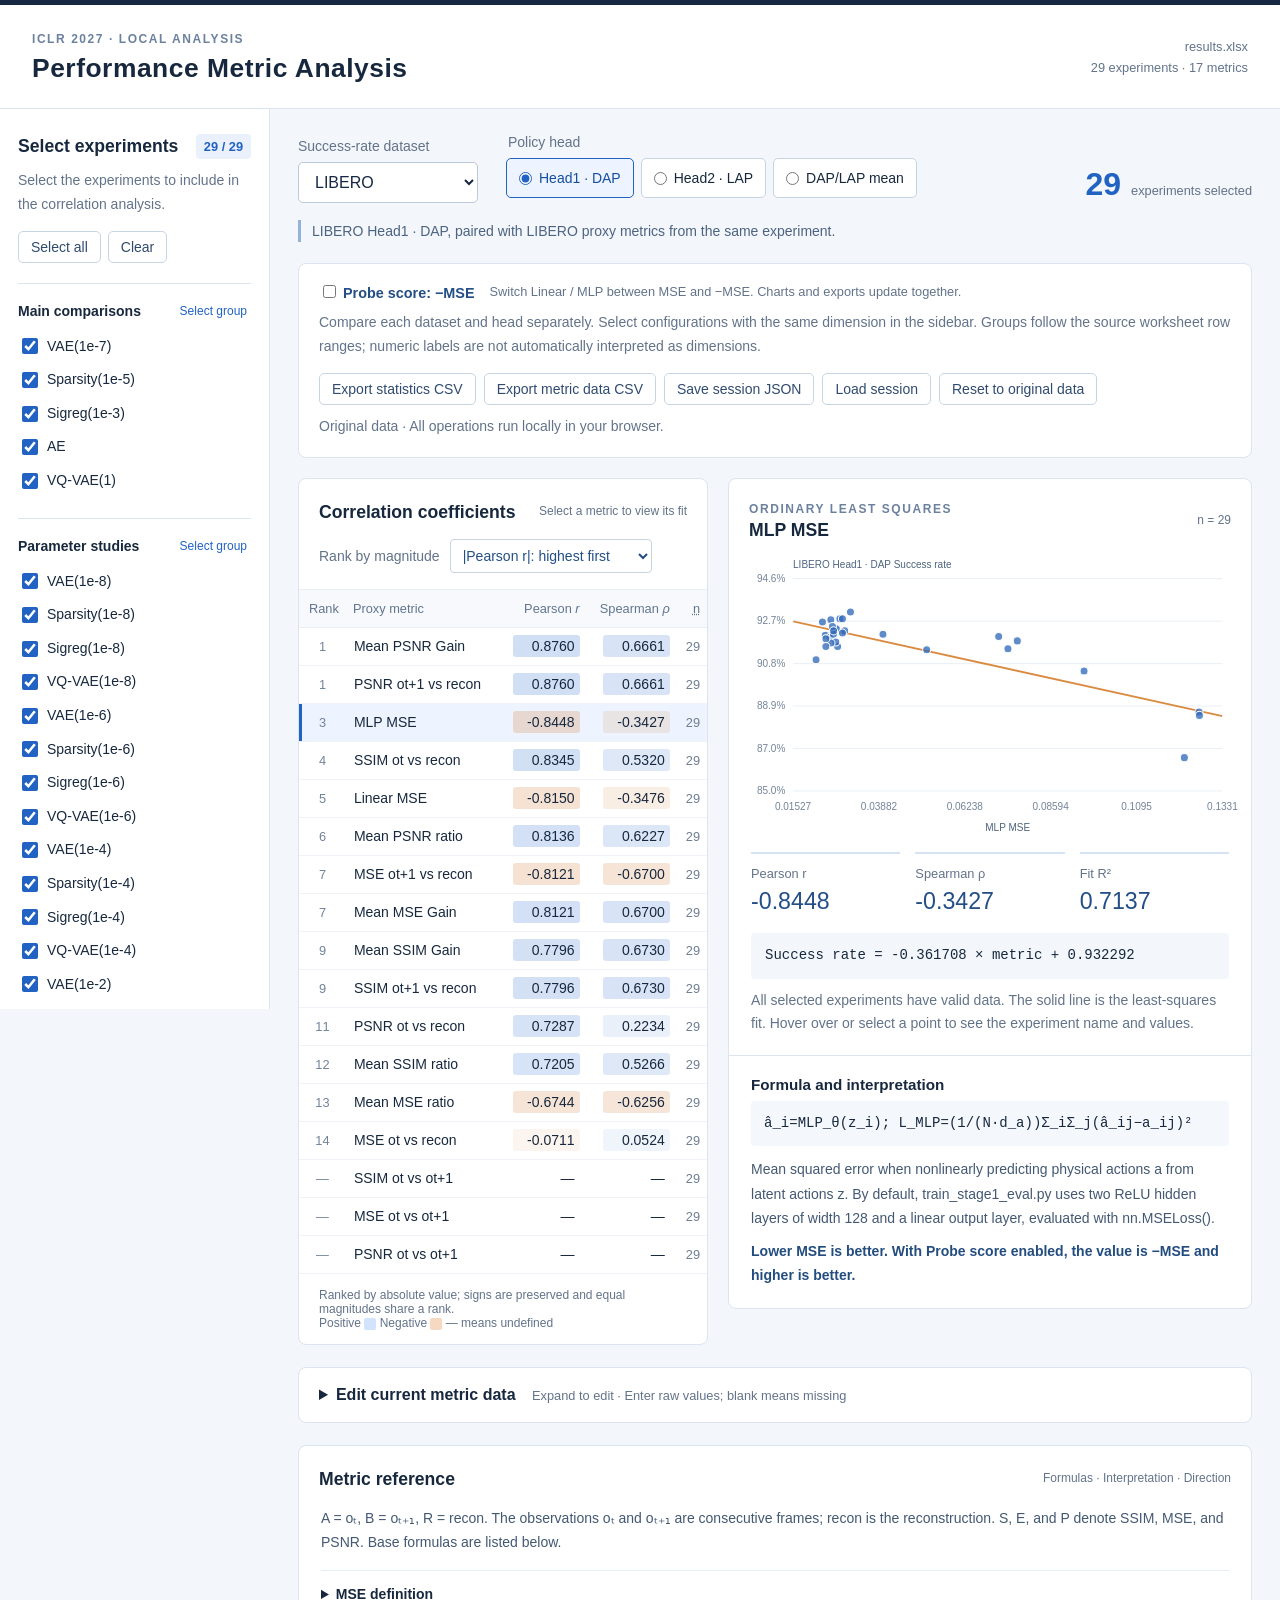
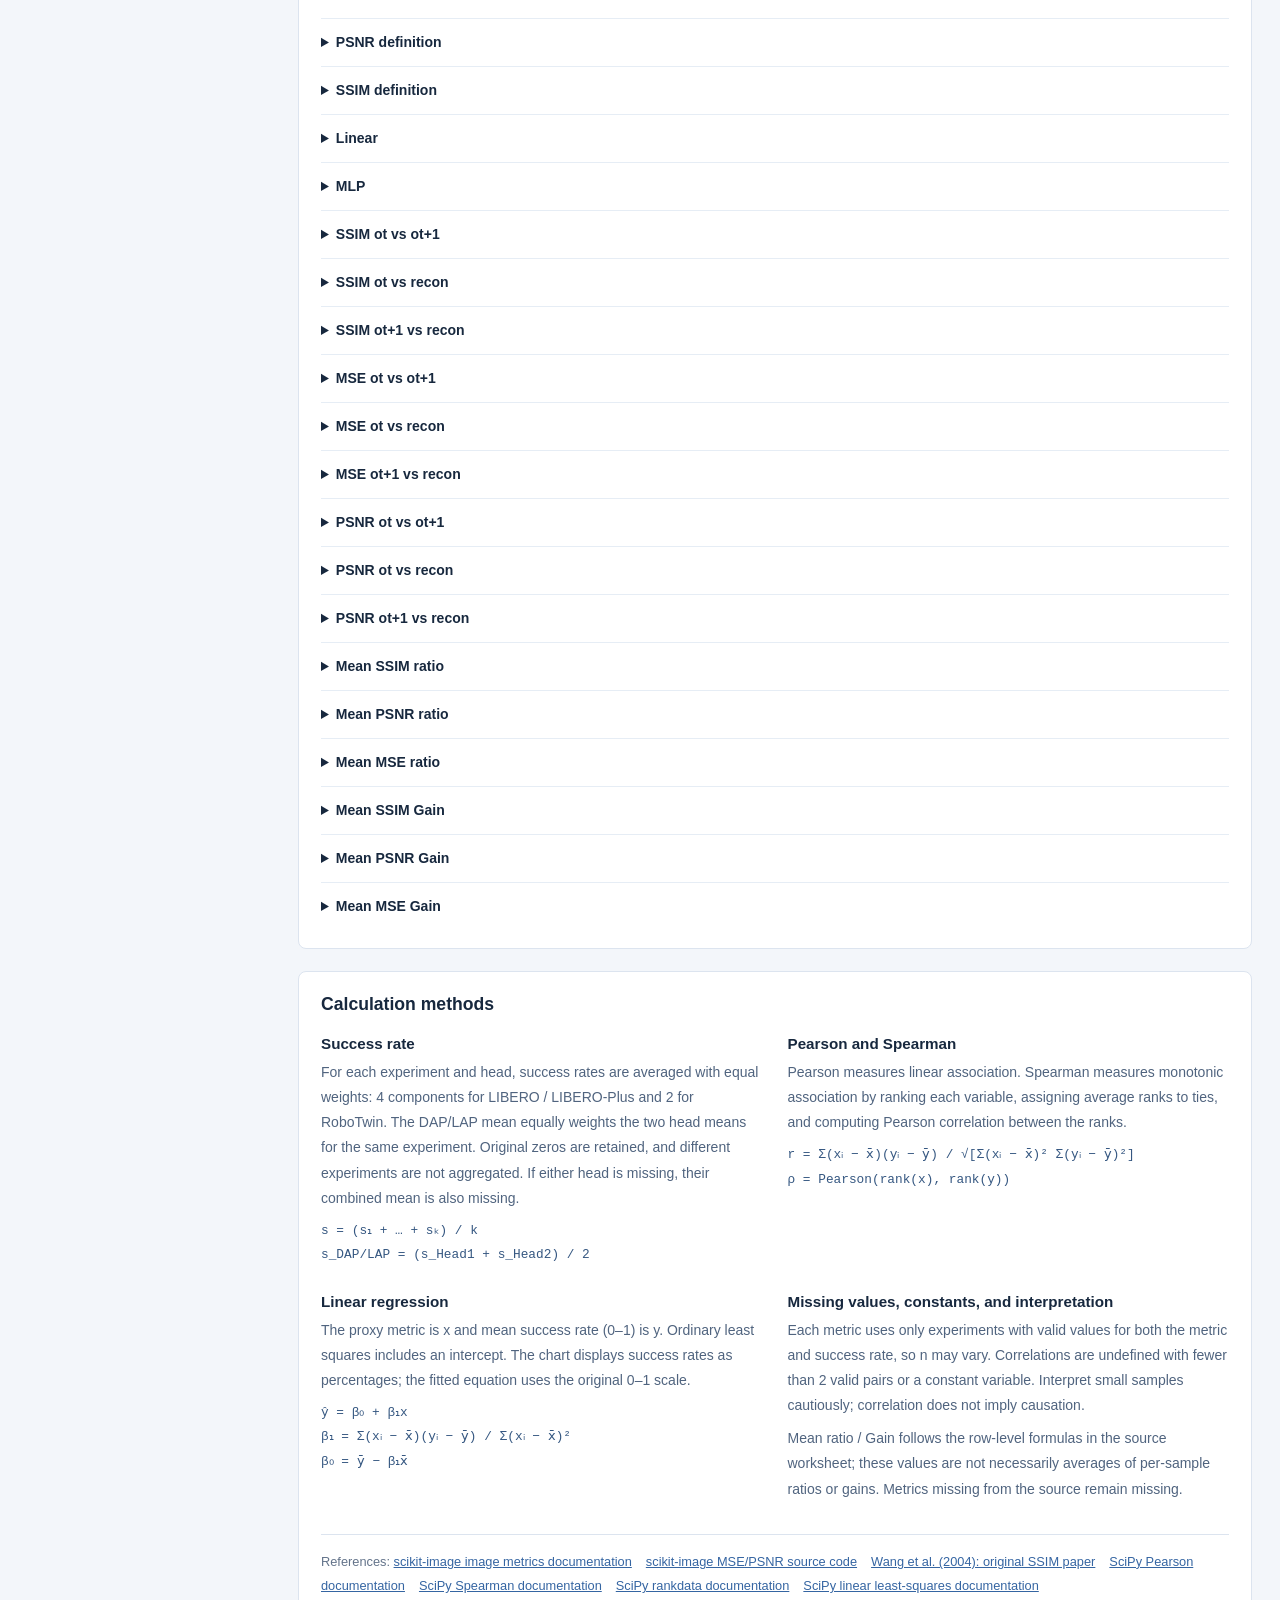
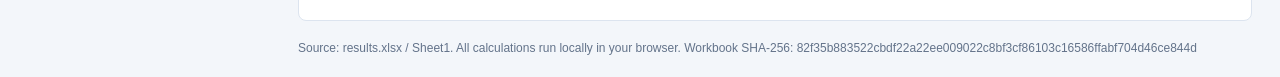
==== commit 38f8d892: "Translate performance metric explorer into English" ====
--- a/analysis/index.html
+++ b/analysis/index.html
@@ -1,72 +1,74 @@
 <!doctype html>
-<html lang="zh-CN">
+<html lang="en">
 <head>
 <meta charset="utf-8"><meta name="viewport" content="width=device-width,initial-scale=1">
-<title>ICLR 2027 · 实验指标工作台</title>
-<meta name="description" content="实验成功率与17项代理指标的Pearson、Spearman相关性和线性拟合。">
+<title>ICLR 2027 · Performance Metric Analysis</title>
+<meta name="description" content="Explore Pearson and Spearman correlations and linear fits between success rates and 17 proxy metrics.">
 <link rel="icon" type="image/svg+xml" href="data:image/svg+xml,%3Csvg xmlns='http://www.w3.org/2000/svg' viewBox='0 0 32 32'%3E%3Crect width='32' height='32' rx='6' fill='%23162843'/%3E%3Cpath d='M7 24L25 7' stroke='%235ec9fc' stroke-width='2'/%3E%3Cg fill='white'%3E%3Ccircle cx='8' cy='21' r='2'/%3E%3Ccircle cx='15' cy='18' r='2'/%3E%3Ccircle cx='23' cy='10' r='2'/%3E%3C/g%3E%3C/svg%3E">
 <style>:root{font-family:Arial,"Microsoft YaHei",sans-serif;color:#17283e;background:#f3f6fa;font-size:16px;font-synthesis:none;--blue:#2162c2;--navy:#162843;--muted:#63738a;--line:#dce4ef}*{box-sizing:border-box}body{margin:0}button,input,select{font:inherit}button,select{cursor:pointer}button{border:1px solid #c7d4e4;border-radius:5px;background:white;color:#304b6f;padding:7px 12px;font-size:.875rem}button:hover{background:#ebf2ff;border-color:#92acd0}button:focus-visible,select:focus-visible,input:focus-visible{outline:3px solid #76b7ff;outline-offset:2px}h1,h2,h3,p{margin:0}h1{font-size:1.65rem;font-weight:600;letter-spacing:.02em;margin-top:6px}h2{font-size:1.1rem;font-weight:600}h3{font-size:.95rem;margin-bottom:8px}.eyebrow{font-size:.75rem;letter-spacing:.13em;font-weight:700;color:#6b819f}.topbar{padding:24px 32px;background:#fff;border-top:5px solid var(--navy);border-bottom:1px solid var(--line);display:flex;align-items:center;justify-content:space-between;gap:20px}.source{display:flex;flex-direction:column;gap:6px;text-align:right;font-size:.8rem;color:var(--muted)}.workspace{display:grid;grid-template-columns:270px minmax(0,1fr);max-width:1920px;margin:auto}.sidebar{background:#fff;border-right:1px solid var(--line);padding:25px 18px;align-self:start;position:sticky;top:0;max-height:100vh;overflow-y:auto}.side-title{display:flex;justify-content:space-between;align-items:center}.side-title strong{font-size:.8rem;background:#eaf1fd;border-radius:4px;padding:5px 8px;color:var(--blue)}.muted{font-size:.875rem;color:var(--muted);line-height:1.7}.sidebar>.muted{margin:10px 0 14px}.actions{display:flex;gap:7px}.experiment-group{border-top:1px solid var(--line);margin-top:20px;padding-top:16px}.group-heading{display:flex;justify-content:space-between;align-items:center;margin-bottom:8px;gap:5px}.group-heading strong{font-size:.875rem}.group-heading button{font-size:.75rem;border:0;padding:4px;background:transparent;color:var(--blue)}.experiment{display:flex;gap:9px;align-items:center;padding:7px 4px;font-size:.875rem;border-radius:4px;cursor:pointer;line-height:1.4}.experiment:hover{background:#f0f5fc}.experiment input{accent-color:var(--blue);width:16px;height:16px;margin:0;flex:none}main{min-width:0;padding:25px 28px 22px}.controls{display:flex;align-items:end;gap:28px;flex-wrap:wrap}.controls>div>label,.controls legend{display:block;font-size:.875rem;color:var(--muted);margin-bottom:8px}.controls select{min-width:180px;border:1px solid #bbc9db;background:#fff;border-radius:5px;padding:10px 12px;color:var(--navy)}fieldset{margin:0;padding:0;border:0}.head-option{display:inline-flex;gap:7px;align-items:center;background:#fff;border:1px solid #c7d4e4;border-radius:5px;padding:11px 12px;margin-right:7px;font-size:.875rem}.head-option:has(input:checked){border-color:var(--blue);background:#edf3ff;color:#144f9f}.head-option input{accent-color:var(--blue);margin:0}.scope{margin-left:auto;display:flex;align-items:baseline;gap:10px}.scope strong{font-size:2rem;font-weight:600;color:var(--blue);font-variant-numeric:tabular-nums}.scope span{font-size:.8rem;color:var(--muted)}.context-note{font-size:.875rem;line-height:1.6;color:#4c6382;margin:17px 0 21px;padding-left:11px;border-left:3px solid #94b3db}.analysis-grid{display:grid;grid-template-columns:minmax(380px,.9fr) minmax(420px,1.15fr);gap:20px;align-items:start}.panel{background:#fff;border:1px solid var(--line);border-radius:8px;overflow:hidden}.panel-heading{padding:20px 20px 16px;display:flex;justify-content:space-between;align-items:center;gap:15px}.panel-heading>span,.panel-heading>div+.sample{font-size:.75rem;color:var(--muted)}.panel-heading h2{margin-top:3px}.table-wrap{overflow-x:auto}table{width:100%;border-collapse:collapse;font-size:.875rem}th{font-size:.8rem;color:#62758f;font-weight:500;text-align:right;padding:11px 10px;background:#f7f9fc;border-top:1px solid #e9edf4;border-bottom:1px solid #e9edf4;white-space:nowrap}th:first-child{text-align:left;padding-left:20px}td{padding:0 10px;height:38px;border-bottom:1px solid #eff2f6;text-align:right;font-variant-numeric:tabular-nums}td:first-child{padding:0 6px 0 12px;text-align:left}td:last-child{color:#6d7d92;font-size:.8rem}td button{width:100%;border:0;background:transparent;text-align:left;font-size:.8rem;padding:9px 8px;color:inherit;white-space:nowrap}.metric-row.selected{background:#edf3ff;box-shadow:inset 3px 0 var(--blue)}.metric-row:hover{background:#f4f7fb}.coef{display:inline-block;min-width:67px;border-radius:3px;padding:3px 5px;font-size:.875rem}.table-note{font-size:.75rem;padding:14px 20px;color:var(--muted)}.legend-swatch{width:12px;height:12px;display:inline-block;vertical-align:middle;border-radius:2px}.positive{background:#d1e3fd}.negative{background:#f7d9c2}.chart{padding:0 10px;min-height:290px}.chart svg{width:100%;height:auto;display:block}.chart text{font-family:Arial,"Microsoft YaHei",sans-serif}.fit-stats{display:grid;grid-template-columns:repeat(3,1fr);margin:5px 22px 18px;gap:15px}.fit-stats>div{border-top:2px solid #d5e3f4;padding-top:12px}.fit-stats span{font-size:.8rem;color:var(--muted);display:block;margin-bottom:7px}.fit-stats strong{font-size:1.45rem;font-weight:500;font-variant-numeric:tabular-nums;color:#234e86}.equation{font: .875rem/1.7 Consolas,monospace;background:#f3f6fb;padding:11px 14px;margin:0 22px 10px;border-radius:4px;overflow-wrap:anywhere}.fit-panel>.muted{margin:0 22px 19px}.metric-explanation{border-top:1px solid var(--line);padding:20px 22px}.formula{font:.875rem/1.8 Consolas,"Microsoft YaHei",monospace;background:#f4f7fb;padding:10px 13px;border-radius:4px;margin:8px 0 11px;overflow-wrap:anywhere}.metric-explanation p,.glossary p{font-size:.875rem;line-height:1.75;color:#435873}.direction{font-weight:600;color:#244d7f!important;margin-top:8px}.caution{color:#896033!important;margin-top:7px}.glossary,.methods{margin-top:22px;padding-bottom:18px}.glossary>.muted{margin:0 22px 15px}.glossary details{margin:0 22px;border-top:1px solid #e6edf5;padding:13px 0}.glossary summary{cursor:pointer;font-size:.875rem;font-weight:600;line-height:1.5}.glossary details>div{margin-top:10px}.methods{padding:22px}.method-grid{display:grid;grid-template-columns:1fr 1fr;gap:25px;margin-top:20px}.method-grid p{font-size:.875rem;color:#50647f;line-height:1.8;margin-bottom:8px}.method-grid code{font-size:.8rem;line-height:1.9;color:#355781;overflow-wrap:anywhere}.references{font-size:.8rem;color:var(--muted);margin-top:24px;border-top:1px solid var(--line);padding-top:15px;line-height:1.9}.references a{color:#3565a2;margin-right:14px}footer{margin-top:20px;font-size:.75rem;color:var(--muted)}.empty-chart{padding:90px 20px;text-align:center;color:var(--muted);font-size:.95rem}@media(min-width:1650px){main{padding:30px 36px}.analysis-grid{grid-template-columns:minmax(430px,.9fr) minmax(520px,1.15fr)}}@media(max-width:1250px){.workspace{grid-template-columns:240px minmax(0,1fr)}.analysis-grid{grid-template-columns:1fr}.scope{margin-left:0}.chart{max-width:820px;margin:auto}.source{max-width:300px;overflow-wrap:anywhere}}@media(max-width:750px){.topbar{padding:20px;align-items:start}.topbar h1{font-size:1.25rem}.source{display:none}.workspace{grid-template-columns:1fr}.sidebar{position:static;max-height:330px;border-bottom:1px solid var(--line);border-right:0;padding:18px 20px}#experiments{display:grid;grid-template-columns:1fr 1fr;gap:0 20px}.experiment-group{margin-top:12px}.controls{gap:17px}main{padding:20px 12px}.head-option{padding:10px 8px;font-size:.8rem}.scope{display:none}.method-grid{grid-template-columns:1fr}.analysis-grid{gap:16px}th{padding:11px 6px}td{padding:0 6px}.coef{min-width:60px}.panel-heading{padding:17px 15px}.panel-heading>span{font-size:.75rem}.fit-stats{gap:8px}.fit-stats strong{font-size:1.2rem}}
 .ranking-control{display:flex;align-items:center;gap:10px;padding:0 20px 16px;font-size:.875rem}.ranking-control label{color:var(--muted);white-space:nowrap}.ranking-control select{padding:7px 8px;border:1px solid #c7d4e4;border-radius:4px;background:#fff;color:#234e86;min-width:0;font-size:.875rem}.correlations th:first-child{padding-left:10px;text-align:center;width:38px}.correlations th:nth-child(2){text-align:left}.correlations td.rank-cell{padding:0 5px;text-align:center;color:#71829a;font-size:.8rem;width:38px}.correlations td.metric-name{padding:0;text-align:left}.metric-name button{font-size:.875rem}.correlations th,.correlations td{padding-right:7px;padding-left:7px}.head-option{margin-bottom:5px}@media(max-width:750px){.ranking-control{padding-left:15px;padding-right:15px;flex-wrap:wrap}.correlations th,.correlations td{padding-left:4px;padding-right:4px}.metric-name button{white-space:normal;min-width:110px;font-size:.875rem;line-height:1.45}.coef{min-width:57px;font-size:.8rem}.correlations th{font-size:.75rem}}
 .chart{position:relative}.chart circle[data-point]{cursor:pointer;transition:fill-opacity .12s,stroke-width .12s}.chart circle[data-point]:hover,.chart circle[data-point]:focus{fill-opacity:1;stroke:#f4a34e;stroke-width:2.5;outline:none}.point-tooltip{position:absolute;z-index:4;max-width:300px;min-width:220px;padding:13px 15px;border-radius:6px;background:#172d4a;color:#fff;box-shadow:0 5px 22px #172d4a30;pointer-events:none;font-size:.875rem;line-height:1.65}.point-tooltip[hidden]{display:none}.point-tooltip>strong{display:block;font-size:1rem;margin-bottom:7px}.tooltip-row{display:flex;justify-content:space-between;gap:20px}.tooltip-row b{font-weight:500;font-variant-numeric:tabular-nums;white-space:nowrap}.point-tooltip small{display:block;color:#c6d4e7;font-size:.8rem;margin-top:6px}@media(max-width:750px){.point-tooltip{max-width:calc(100% - 12px);min-width:190px}.tooltip-row{gap:12px}}
 .analysis-actions{padding:18px 20px;margin-bottom:20px}.direction-row{display:flex;align-items:center;gap:15px;flex-wrap:wrap;margin-bottom:10px}.direction-row label{font-weight:600;font-size:.9rem;color:#234e86}.direction-row span{font-size:.8rem;color:var(--muted)}.export-actions{display:flex;gap:8px;flex-wrap:wrap;margin:14px 0 10px}.editor-panel{margin-top:22px}.editor-panel>summary{padding:18px 20px;cursor:pointer;font-weight:600}.editor-panel>summary span{font-size:.8rem;font-weight:400;color:var(--muted);margin-left:12px}.editor-panel>p{padding:0 20px 15px}.data-editor input{width:145px;max-width:100%;padding:7px;border:1px solid #c7d4e4;border-radius:4px;font-size:.8rem;font-variant-numeric:tabular-nums}.data-editor input[readonly]{background:#f3f6fa;border-color:transparent;color:var(--muted)}.data-editor td{padding:8px 10px;height:auto}.data-editor td:first-child{min-width:155px}.data-editor td small{display:block;color:var(--muted);font-size:.7rem;margin-top:3px}.data-editor th{min-width:165px}#operationStatus{overflow-wrap:anywhere}.controls fieldset{max-width:750px}
+
+footer{overflow-wrap:anywhere}
 </style>
 </head>
 <body>
-<header class="topbar"><div><span class="eyebrow">ICLR 2027 · LOCAL ANALYSIS</span><h1>实验指标工作台</h1></div><div class="source"><span id="sourceName"></span><span id="sourceMeta"></span></div></header>
+<header class="topbar"><div><span class="eyebrow">ICLR 2027 · LOCAL ANALYSIS</span><h1>Performance Metric Analysis</h1></div><div class="source"><span id="sourceName"></span><span id="sourceMeta"></span></div></header>
 <div class="workspace">
 <aside class="sidebar">
-  <div class="side-title"><h2>选择实验</h2><strong id="selectionCount"></strong></div>
-  <p class="muted">勾选需要一起计算相关性的实验。</p>
-  <div class="actions"><button id="selectAll">全选</button><button id="selectNone">清空</button></div>
+  <div class="side-title"><h2>Select experiments</h2><strong id="selectionCount"></strong></div>
+  <p class="muted">Select the experiments to include in the correlation analysis.</p>
+  <div class="actions"><button id="selectAll">Select all</button><button id="selectNone">Clear</button></div>
   <div id="experiments"></div>
 </aside>
 <main>
-  <section class="controls" aria-label="分析设置">
-    <div><label for="dataset">成功率数据集</label><select id="dataset"><option>LIBERO</option><option>LIBERO-Plus</option><option>RoboTwin</option></select></div>
-    <fieldset><legend>成功率口径</legend><div id="headOptions"></div></fieldset>
-    <div class="scope"><strong id="scopeCount"></strong><span>个实验参与当前分析</span></div>
+  <section class="controls" aria-label="Analysis settings">
+    <div><label for="dataset">Success-rate dataset</label><select id="dataset"><option>LIBERO</option><option>LIBERO-Plus</option><option>RoboTwin</option></select></div>
+    <fieldset><legend>Policy head</legend><div id="headOptions"></div></fieldset>
+    <div class="scope"><strong id="scopeCount"></strong><span>experiments selected</span></div>
   </section>
   <div id="pairingNote" class="context-note"></div>
-  <section class="analysis-actions panel" aria-label="数据操作与导出">
-    <div class="direction-row"><label><input id="paperDirection" type="checkbox"> 探针分数：−MSE</label><span>切换 Linear / MLP 的 MSE 与 −MSE；图表与导出同步更新。</span></div>
-    <p class="muted">按数据集与 Head 分别比较；同维度配置可在左侧手动勾选。分组沿用原表行区间，数值标签不自动解释为维度。</p>
-    <div class="export-actions"><button id="exportStats">导出统计 CSV</button><button id="exportPairs">导出当前指标数据 CSV</button><button id="exportSession">保存分析会话 JSON</button><button id="importSession">载入分析会话</button><button id="resetData">恢复原始数据</button><input id="sessionFile" type="file" accept=".json,application/json" hidden></div>
-    <p id="operationStatus" class="muted" role="status" aria-live="polite">原始数据 · 所有操作仅在本机浏览器内进行。</p>
+  <section class="analysis-actions panel" aria-label="Data and exports">
+    <div class="direction-row"><label><input id="paperDirection" type="checkbox"> Probe score: −MSE</label><span>Switch Linear / MLP between MSE and −MSE. Charts and exports update together.</span></div>
+    <p class="muted">Compare each dataset and head separately. Select configurations with the same dimension in the sidebar. Groups follow the source worksheet row ranges; numeric labels are not automatically interpreted as dimensions.</p>
+    <div class="export-actions"><button id="exportStats">Export statistics CSV</button><button id="exportPairs">Export metric data CSV</button><button id="exportSession">Save session JSON</button><button id="importSession">Load session</button><button id="resetData">Reset to original data</button><input id="sessionFile" type="file" accept=".json,application/json" hidden></div>
+    <p id="operationStatus" class="muted" role="status" aria-live="polite">Original data · All operations run locally in your browser.</p>
   </section>
   <div class="analysis-grid">
     <section class="panel correlations">
-      <div class="panel-heading"><h2>相关系数</h2><span>点击指标查看拟合</span></div>
-      <div class="ranking-control"><label for="ranking">绝对值排名</label><select id="ranking"><option value="pearson">|Pearson r| 从大到小</option><option value="spearman">|Spearman ρ| 从大到小</option><option value="original">原表顺序</option></select></div>
-      <div class="table-wrap"><table><thead><tr><th scope="col" id="rankHeading">排名</th><th scope="col">代理指标</th><th scope="col">Pearson <i>r</i></th><th scope="col">Spearman <i>ρ</i></th><th scope="col"><abbr title="成对有效样本数">n</abbr></th></tr></thead><tbody id="results"></tbody></table></div>
-      <p class="table-note">按绝对值排名，系数保留正负号；相同绝对值并列。<br>正相关 <span class="legend-swatch positive"></span>　负相关 <span class="legend-swatch negative"></span>　— 表示无法计算</p>
+      <div class="panel-heading"><h2>Correlation coefficients</h2><span>Select a metric to view its fit</span></div>
+      <div class="ranking-control"><label for="ranking">Rank by magnitude</label><select id="ranking"><option value="pearson">|Pearson r|: highest first</option><option value="spearman">|Spearman ρ|: highest first</option><option value="original">Source order</option></select></div>
+      <div class="table-wrap"><table><thead><tr><th scope="col" id="rankHeading">Rank</th><th scope="col">Proxy metric</th><th scope="col">Pearson <i>r</i></th><th scope="col">Spearman <i>ρ</i></th><th scope="col"><abbr title="Number of valid pairs">n</abbr></th></tr></thead><tbody id="results"></tbody></table></div>
+      <p class="table-note">Ranked by absolute value; signs are preserved and equal magnitudes share a rank.<br>Positive <span class="legend-swatch positive"></span> Negative <span class="legend-swatch negative"></span> — means undefined</p>
     </section>
     <section class="panel fit-panel">
       <div class="panel-heading"><div><span class="eyebrow">ORDINARY LEAST SQUARES</span><h2 id="chartTitle"></h2></div><span id="sampleLabel"></span></div>
       <div id="chart" class="chart" aria-live="polite"></div>
-      <div class="fit-stats"><div><span>Pearson r</span><strong id="pearsonValue"></strong></div><div><span>Spearman ρ</span><strong id="spearmanValue"></strong></div><div><span>拟合 R²</span><strong id="r2Value"></strong></div></div>
+      <div class="fit-stats"><div><span>Pearson r</span><strong id="pearsonValue"></strong></div><div><span>Spearman ρ</span><strong id="spearmanValue"></strong></div><div><span>Fit R²</span><strong id="r2Value"></strong></div></div>
       <div class="equation" id="fitEquation"></div>
       <p id="fitNote" class="muted"></p>
-      <div class="metric-explanation"><h3>公式与物理意义</h3><div id="metricDescription"></div></div>
+      <div class="metric-explanation"><h3>Formula and interpretation</h3><div id="metricDescription"></div></div>
     </section>
   </div>
-  <details class="panel editor-panel" id="editorPanel"><summary>操作当前指标数据 <span>点击展开 · 输入原始值，空白表示缺失</span></summary>
+  <details class="panel editor-panel" id="editorPanel"><summary>Edit current metric data <span>Expand to edit · Enter raw values; blank means missing</span></summary>
     <p id="editorNote" class="muted"></p>
     <div class="table-wrap"><table class="data-editor"><thead><tr id="editorHeadings"></tr></thead><tbody id="editorRows"></tbody></table></div>
   </details>
-  <section class="panel glossary"><div class="panel-heading"><h2>全部指标说明</h2><span>公式 · 物理意义 · 数值方向</span></div>
-    <p class="muted">A = oₜ，B = oₜ₊₁，R = recon。oₜ / oₜ₊₁ 分别表示相邻时刻观测，recon 表示重建结果。S、E、P 分别表示 SSIM、MSE、PSNR，基础公式见下方。</p>
+  <section class="panel glossary"><div class="panel-heading"><h2>Metric reference</h2><span>Formulas · Interpretation · Direction</span></div>
+    <p class="muted">A = oₜ, B = oₜ₊₁, R = recon. The observations oₜ and oₜ₊₁ are consecutive frames; recon is the reconstruction. S, E, and P denote SSIM, MSE, and PSNR. Base formulas are listed below.</p>
     <div id="metricGlossary"></div>
   </section>
-  <section class="panel methods"><h2>计算口径</h2>
-    <div class="method-grid"><div><h3>成功率</h3><p>每行、每个 Head 内的分项成功率取等权算术平均。LIBERO / LIBERO-Plus 为 4 项，RoboTwin 为 2 项。DAP 与 LAP 均值是同一实验两种 Head 平均成功率的等权平均。保留原始 0 值，不对不同实验再做聚合；任一 Head 缺失时，二者均值也视为缺失。</p><code>s = (s₁ + … + sₖ) / k<br>s_DAP/LAP = (s_Head1 + s_Head2) / 2</code></div>
-    <div><h3>Pearson 与 Spearman</h3><p>Pearson 衡量线性关系；Spearman 衡量单调关系，先对两列分别排名，相同值使用平均秩，再计算秩的 Pearson 系数。</p><code>r = Σ(xᵢ − x̄)(yᵢ − ȳ) / √[Σ(xᵢ − x̄)² Σ(yᵢ − ȳ)²]<br>ρ = Pearson(rank(x), rank(y))</code></div>
-    <div><h3>线性拟合</h3><p>x 为代理指标，y 为平均成功率（0–1），使用带截距的普通最小二乘拟合。图中纵轴以百分比显示；拟合公式仍使用 0–1 数值。</p><code>ŷ = β₀ + β₁x<br>β₁ = Σ(xᵢ − x̄)(yᵢ − ȳ) / Σ(xᵢ − x̄)²<br>β₀ = ȳ − β₁x̄</code></div>
-    <div><h3>缺失、常量与解释</h3><p>每项指标只使用成功率和指标同时有效的实验，n 因而可能不同。少于 2 个样本或任一变量为常量时，相关系数不定义。小样本结果应谨慎解释；相关性不代表因果关系。</p><p>Mean ratio / Gain 按源表中的行级公式计算，不等同于逐样本比值或增益的平均。原表缺少的指标保持缺失。</p></div></div>
+  <section class="panel methods"><h2>Calculation methods</h2>
+    <div class="method-grid"><div><h3>Success rate</h3><p>For each experiment and head, success rates are averaged with equal weights: 4 components for LIBERO / LIBERO-Plus and 2 for RoboTwin. The DAP/LAP mean equally weights the two head means for the same experiment. Original zeros are retained, and different experiments are not aggregated. If either head is missing, their combined mean is also missing.</p><code>s = (s₁ + … + sₖ) / k<br>s_DAP/LAP = (s_Head1 + s_Head2) / 2</code></div>
+    <div><h3>Pearson and Spearman</h3><p>Pearson measures linear association. Spearman measures monotonic association by ranking each variable, assigning average ranks to ties, and computing Pearson correlation between the ranks.</p><code>r = Σ(xᵢ − x̄)(yᵢ − ȳ) / √[Σ(xᵢ − x̄)² Σ(yᵢ − ȳ)²]<br>ρ = Pearson(rank(x), rank(y))</code></div>
+    <div><h3>Linear regression</h3><p>The proxy metric is x and mean success rate (0–1) is y. Ordinary least squares includes an intercept. The chart displays success rates as percentages; the fitted equation uses the original 0–1 scale.</p><code>ŷ = β₀ + β₁x<br>β₁ = Σ(xᵢ − x̄)(yᵢ − ȳ) / Σ(xᵢ − x̄)²<br>β₀ = ȳ − β₁x̄</code></div>
+    <div><h3>Missing values, constants, and interpretation</h3><p>Each metric uses only experiments with valid values for both the metric and success rate, so n may vary. Correlations are undefined with fewer than 2 valid pairs or a constant variable. Interpret small samples cautiously; correlation does not imply causation.</p><p>Mean ratio / Gain follows the row-level formulas in the source worksheet; these values are not necessarily averages of per-sample ratios or gains. Metrics missing from the source remain missing.</p></div></div>
     <div id="references" class="references"></div>
   </section>
   <footer id="footerNote"></footer>
 </main></div>
-<script>window.ANALYSIS_DATA={"source_file": "results.xlsx", "source_sheet": "Sheet1", "metric_names": ["Linear", "MLP", "SSIM ot vs ot+1", "SSIM ot vs recon", "SSIM ot+1 vs recon", "MSE ot vs ot+1", "MSE ot vs recon", "MSE ot+1 vs recon", "PSNR ot vs ot+1", "PSNR ot vs recon", "PSNR ot+1 vs recon", "Mean SSIM ratio", "Mean PSNR ratio", "Mean MSE ratio", "Mean SSIM Gain", "Mean PSNR Gain", "Mean MSE Gain"], "experiments": [{"id": "row16", "label": "VAE(1e-7)", "source_row": 16, "group": "主对照", "success": {"LIBERO": {"Head1": 0.9205, "Head2": 0.9125, "HeadMean": 0.9165}, "LIBERO-Plus": {"Head1": 0.4515, "Head2": 0.46325, "HeadMean": 0.457375}, "RoboTwin": {"Head1": 0.838, "Head2": 0.875, "HeadMean": 0.8565}}, "success_parts": {"LIBERO": {"Head1": [0.872, 0.964, 0.974, 0.872], "Head2": [0.85, 0.954, 0.984, 0.862]}, "LIBERO-Plus": {"Head1": [0.41, 0.487, 0.452, 0.457], "Head2": [0.415, 0.509, 0.475, 0.454]}, "RoboTwin": {"Head1": [0.838, 0.838], "Head2": [0.883, 0.867]}}, "metrics": {"LIBERO": {"Linear": 0.046569, "MLP": 0.02411, "SSIM ot vs ot+1": 0.949127, "SSIM ot vs recon": 0.950853, "SSIM ot+1 vs recon": 0.982122, "MSE ot vs ot+1": 115.238262, "MSE ot vs recon": 105.894308, "MSE ot+1 vs recon": 13.328311, "PSNR ot vs ot+1": 29.820589, "PSNR ot vs recon": 30.230872, "PSNR ot+1 vs recon": 37.591102, "Mean SSIM ratio": 1.032885209385678, "Mean PSNR ratio": 1.2434673402738763, "Mean MSE ratio": 0.1258642815815936, "Mean SSIM Gain": 0.6485758653902862, "Mean PSNR Gain": 0.11072354255010776, "Mean MSE Gain": 0.8843412702631701}, "RoboTwin": {"Linear": 0.070879, "MLP": 0.044297, "SSIM ot vs ot+1": 0.953413, "SSIM ot vs recon": 0.956031, "SSIM ot+1 vs recon": 0.983067, "MSE ot vs ot+1": 218.211623, "MSE ot vs recon": 207.360443, "MSE ot+1 vs recon": 11.917474, "PSNR ot vs ot+1": 35.649062, "PSNR ot vs recon": 34.327083, "PSNR ot+1 vs recon": 39.728526, "Mean SSIM ratio": 1.0282794177176264, "Mean PSNR ratio": 1.1573522282682744, "Mean MSE ratio": 0.057472263405610104, "Mean SSIM Gain": 0.636529503938868, "Mean PSNR Gain": 0.06339400988995687, "Mean MSE Gain": 0.9453857047752218}}}, {"id": "row17", "label": "Sparsity(1e-5)", "source_row": 17, "group": "主对照", "success": {"LIBERO": {"Head1": 0.9195, "Head2": 0.9145, "HeadMean": 0.917}, "LIBERO-Plus": {"Head1": 0.47075, "Head2": 0.501, "HeadMean": 0.485875}, "RoboTwin": {"Head1": 0.822, "Head2": 0.8435, "HeadMean": 0.83275}}, "success_parts": {"LIBERO": {"Head1": [0.876, 0.956, 0.978, 0.868], "Head2": [0.854, 0.962, 0.982, 0.86]}, "LIBERO-Plus": {"Head1": [0.4, 0.511, 0.475, 0.497], "Head2": [0.4, 0.553, 0.508, 0.543]}, "RoboTwin": {"Head1": [0.816, 0.828], "Head2": [0.845, 0.842]}}, "metrics": {"LIBERO": {"Linear": 0.049058, "MLP": 0.025328, "SSIM ot vs ot+1": 0.949127, "SSIM ot vs recon": 0.950047, "SSIM ot+1 vs recon": 0.982399, "MSE ot vs ot+1": 115.238262, "MSE ot vs recon": 108.588387, "MSE ot+1 vs recon": 13.777753, "PSNR ot vs ot+1": 29.820589, "PSNR ot vs recon": 29.972439, "PSNR ot+1 vs recon": 37.444429, "Mean SSIM ratio": 1.0340530521121587, "Mean PSNR ratio": 1.249295360981467, "Mean MSE ratio": 0.12688053833970295, "Mean SSIM Gain": 0.6540207968863642, "Mean PSNR Gain": 0.10863357060662708, "Mean MSE Gain": 0.8804411593781238}, "RoboTwin": {"Linear": 0.067612, "MLP": 0.044691, "SSIM ot vs ot+1": 0.953413, "SSIM ot vs recon": 0.955146, "SSIM ot+1 vs recon": 0.983326, "MSE ot vs ot+1": 218.211623, "MSE ot vs recon": 214.222009, "MSE ot+1 vs recon": 11.792827, "PSNR ot vs ot+1": 35.649062, "PSNR ot vs recon": 33.990735, "PSNR ot+1 vs recon": 39.719842, "Mean SSIM ratio": 1.0295033429444294, "Mean PSNR ratio": 1.1685490766822193, "Mean MSE ratio": 0.055049558423289735, "Mean SSIM Gain": 0.6420889947839536, "Mean PSNR Gain": 0.06325906236207465, "Mean MSE Gain": 0.9459569254933776}}}, {"id": "row18", "label": "Sigreg(1e-3)", "source_row": 18, "group": "主对照", "success": {"LIBERO": {"Head1": 0.9095, "Head2": 0.909, "HeadMean": 0.90925}, "LIBERO-Plus": {"Head1": 0.48125, "Head2": 0.47825, "HeadMean": 0.47975}, "RoboTwin": {"Head1": 0.8165, "Head2": 0.8465, "HeadMean": 0.8315}}, "success_parts": {"LIBERO": {"Head1": [0.836, 0.944, 0.984, 0.874], "Head2": [0.83, 0.946, 0.992, 0.868]}, "LIBERO-Plus": {"Head1": [0.432, 0.504, 0.495, 0.494], "Head2": [0.412, 0.533, 0.488, 0.48]}, "RoboTwin": {"Head1": [0.815, 0.818], "Head2": [0.836, 0.857]}}, "metrics": {"LIBERO": {"Linear": 0.044488, "MLP": 0.021576, "SSIM ot vs ot+1": 0.949127, "SSIM ot vs recon": 0.949181, "SSIM ot+1 vs recon": 0.981815, "MSE ot vs ot+1": 115.238262, "MSE ot vs recon": 109.165607, "MSE ot+1 vs recon": 13.508329, "PSNR ot vs ot+1": 29.820589, "PSNR ot vs recon": 30.033947, "PSNR ot+1 vs recon": 37.561014, "Mean SSIM ratio": 1.034381219177375, "Mean PSNR ratio": 1.2506186416324168, "Mean MSE ratio": 0.12374161946445277, "Mean SSIM Gain": 0.6425412301220682, "Mean PSNR Gain": 0.11029481281910447, "Mean MSE Gain": 0.8827791328543292}, "RoboTwin": {"Linear": 0.051412, "MLP": 0.03535, "SSIM ot vs ot+1": 0.953413, "SSIM ot vs recon": 0.954752, "SSIM ot+1 vs recon": 0.982939, "MSE ot vs ot+1": 218.211623, "MSE ot vs recon": 213.26639, "MSE ot+1 vs recon": 11.846771, "PSNR ot vs ot+1": 35.649062, "PSNR ot vs recon": 34.117228, "PSNR ot+1 vs recon": 39.765184, "Mean SSIM ratio": 1.0295228499128568, "Mean PSNR ratio": 1.1655455712873273, "Mean MSE ratio": 0.055549170218523417, "Mean SSIM Gain": 0.633781956339752, "Mean PSNR Gain": 0.0639636674759892, "Mean MSE Gain": 0.9457097159302097}}}, {"id": "row19", "label": "AE", "source_row": 19, "group": "主对照", "success": {"LIBERO": {"Head1": 0.928, "Head2": 0.9245, "HeadMean": 0.92625}, "LIBERO-Plus": {"Head1": 0.44, "Head2": 0.4545, "HeadMean": 0.44725}, "RoboTwin": {"Head1": 0.828, "Head2": 0.8435, "HeadMean": 0.83575}}, "success_parts": {"LIBERO": {"Head1": [0.886, 0.972, 0.982, 0.872], "Head2": [0.874, 0.964, 0.99, 0.87]}, "LIBERO-Plus": {"Head1": [0.407, 0.457, 0.462, 0.434], "Head2": [0.417, 0.474, 0.455, 0.472]}, "RoboTwin": {"Head1": [0.824, 0.832], "Head2": [0.84, 0.847]}}, "metrics": {"LIBERO": {"Linear": 0.050131, "MLP": 0.02811, "SSIM ot vs ot+1": 0.949127, "SSIM ot vs recon": 0.95045, "SSIM ot+1 vs recon": 0.982416, "MSE ot vs ot+1": 115.238262, "MSE ot vs recon": 107.333147, "MSE ot+1 vs recon": 13.306359, "PSNR ot vs ot+1": 29.820589, "PSNR ot vs recon": 30.072367, "PSNR ot+1 vs recon": 37.630558, "Mean SSIM ratio": 1.0336324898732179, "Mean PSNR ratio": 1.2513334251341106, "Mean MSE ratio": 0.12397250403922286, "Mean SSIM Gain": 0.6543549623572413, "Mean PSNR Gain": 0.11128575872487734, "Mean MSE Gain": 0.8845317625494907}, "RoboTwin": {"Linear": 0.070022, "MLP": 0.052078, "SSIM ot vs ot+1": 0.953413, "SSIM ot vs recon": 0.955467, "SSIM ot+1 vs recon": 0.983262, "MSE ot vs ot+1": 218.211623, "MSE ot vs recon": 210.19897, "MSE ot+1 vs recon": 11.409244, "PSNR ot vs ot+1": 35.649062, "PSNR ot vs recon": 34.277335, "PSNR ot+1 vs recon": 39.964586, "Mean SSIM ratio": 1.0290904866416108, "Mean PSNR ratio": 1.165918704006598, "Mean MSE ratio": 0.05427830593080451, "Mean SSIM Gain": 0.6407152209843945, "Mean PSNR Gain": 0.06706233248690169, "Mean MSE Gain": 0.9477147741117347}}}, {"id": "row20", "label": "VQ-VAE(1)", "source_row": 20, "group": "主对照", "success": {"LIBERO": {"Head1": 0.92, "Head2": 0.9095, "HeadMean": 0.91475}, "LIBERO-Plus": {"Head1": 0.53725, "Head2": 0.5335, "HeadMean": 0.535375}, "RoboTwin": {"Head1": 0.811, "Head2": 0.7985, "HeadMean": 0.80475}}, "success_parts": {"LIBERO": {"Head1": [0.86, 0.968, 0.986, 0.866], "Head2": [0.852, 0.952, 0.97, 0.864]}, "LIBERO-Plus": {"Head1": [0.498, 0.56, 0.545, 0.546], "Head2": [0.534, 0.555, 0.528, 0.517]}, "RoboTwin": {"Head1": [0.807, 0.815], "Head2": [0.803, 0.794]}}, "metrics": {"LIBERO": {"Linear": 0.074332, "MLP": 0.071677, "SSIM ot vs ot+1": 0.949127, "SSIM ot vs recon": 0.949856, "SSIM ot+1 vs recon": 0.975483, "MSE ot vs ot+1": 115.238262, "MSE ot vs recon": 101.331525, "MSE ot+1 vs recon": 21.451999, "PSNR ot vs ot+1": 29.820589, "PSNR ot vs recon": 30.384965, "PSNR ot+1 vs recon": 35.561528, "Mean SSIM ratio": 1.0269798790553515, "Mean PSNR ratio": 1.1703659359160032, "Mean MSE ratio": 0.21170113644297764, "Mean SSIM Gain": 0.5180744206160431, "Mean PSNR Gain": 0.08180375010556877, "Mean MSE Gain": 0.8138465590534505}, "RoboTwin": {"Linear": 0.089537, "MLP": 0.085027, "SSIM ot vs ot+1": 0.953413, "SSIM ot vs recon": 0.9554, "SSIM ot+1 vs recon": 0.976704, "MSE ot vs ot+1": 218.211623, "MSE ot vs recon": 202.357764, "MSE ot+1 vs recon": 23.141997, "PSNR ot vs ot+1": 35.649062, "PSNR ot vs recon": 34.276096, "PSNR ot+1 vs recon": 37.46737, "Mean SSIM ratio": 1.0222985137115344, "Mean PSNR ratio": 1.0931049440403013, "Mean MSE ratio": 0.11436179439104693, "Mean SSIM Gain": 0.49994633696095564, "Mean PSNR Gain": 0.028256122700185068, "Mean MSE Gain": 0.8939470011640948}}}, {"id": "row30", "label": "VAE(1e-8)", "source_row": 30, "group": "参数实验", "success": {"LIBERO": {"Head1": 0.923, "Head2": 0.916, "HeadMean": 0.9195}, "LIBERO-Plus": {"Head1": 0.4685, "Head2": 0.47675, "HeadMean": 0.472625}, "RoboTwin": {"Head1": 0.863, "Head2": 0.8465, "HeadMean": 0.85475}}, "success_parts": {"LIBERO": {"Head1": [0.888, 0.956, 0.986, 0.862], "Head2": [0.864, 0.956, 0.982, 0.862]}, "LIBERO-Plus": {"Head1": [0.417, 0.516, 0.472, 0.469], "Head2": [0.442, 0.526, 0.462, 0.477]}, "RoboTwin": {"Head1": [0.858, 0.868], "Head2": [0.844, 0.849]}}, "metrics": {"LIBERO": {"Linear": 0.049306, "MLP": 0.026677, "SSIM ot vs ot+1": 0.949127, "SSIM ot vs recon": 0.950611, "SSIM ot+1 vs recon": 0.982286, "MSE ot vs ot+1": 115.238262, "MSE ot vs recon": 106.728726, "MSE ot+1 vs recon": 13.337341, "PSNR ot vs ot+1": 29.820589, "PSNR ot vs recon": 30.123461, "PSNR ot+1 vs recon": 37.632022, "Mean SSIM ratio": 1.0333206748080972, "Mean PSNR ratio": 1.2492595721321664, "Mean MSE ratio": 0.12496486653461975, "Mean SSIM Gain": 0.651799579344642, "Mean PSNR Gain": 0.11130661954401413, "Mean MSE Gain": 0.8842629108724324}, "RoboTwin": {"Linear": 0.070786, "MLP": 0.05185, "SSIM ot vs ot+1": 0.953413, "SSIM ot vs recon": 0.955845, "SSIM ot+1 vs recon": 0.9834, "MSE ot vs ot+1": 218.211623, "MSE ot vs recon": 208.729254, "MSE ot+1 vs recon": 11.368989, "PSNR ot vs ot+1": 35.649062, "PSNR ot vs recon": 34.375411, "PSNR ot+1 vs recon": 40.015049, "Mean SSIM ratio": 1.0288278957362336, "Mean PSNR ratio": 1.1640602347998108, "Mean MSE ratio": 0.05446763585903488, "Mean SSIM Gain": 0.6436774207396928, "Mean PSNR Gain": 0.06784651686040687, "Mean MSE Gain": 0.9478992509945265}}}, {"id": "row31", "label": "Sparsity(1e-8)", "source_row": 31, "group": "参数实验", "success": {"LIBERO": {"Head1": 0.9155, "Head2": 0.912, "HeadMean": 0.91375}, "LIBERO-Plus": {"Head1": 0.4505, "Head2": 0.433, "HeadMean": 0.44175}, "RoboTwin": {"Head1": 0.823, "Head2": 0.854, "HeadMean": 0.8385}}, "success_parts": {"LIBERO": {"Head1": [0.87, 0.94, 0.984, 0.868], "Head2": [0.862, 0.946, 0.988, 0.852]}, "LIBERO-Plus": {"Head1": [0.453, 0.435, 0.457, 0.457], "Head2": [0.404, 0.43, 0.475, 0.423]}, "RoboTwin": {"Head1": [0.813, 0.833], "Head2": [0.836, 0.872]}}, "metrics": {"LIBERO": {"Linear": 0.050846, "MLP": 0.027493, "SSIM ot vs ot+1": 0.949127, "SSIM ot vs recon": 0.94922, "SSIM ot+1 vs recon": 0.982369, "MSE ot vs ot+1": 115.238262, "MSE ot vs recon": 110.987848, "MSE ot+1 vs recon": 13.388987, "PSNR ot vs ot+1": 29.820589, "PSNR ot vs recon": 29.863962, "PSNR ot+1 vs recon": 37.612966, "Mean SSIM ratio": 1.0349223573038917, "Mean PSNR ratio": 1.2594767566339657, "Mean MSE ratio": 0.12063471128839258, "Mean SSIM Gain": 0.6534310931142262, "Mean PSNR Gain": 0.11103508691459382, "Mean MSE Gain": 0.8838147437523832}, "RoboTwin": {"Linear": 0.068643, "MLP": 0.046869, "SSIM ot vs ot+1": 0.953413, "SSIM ot vs recon": 0.954988, "SSIM ot+1 vs recon": 0.9833, "MSE ot vs ot+1": 218.211623, "MSE ot vs recon": 214.115146, "MSE ot+1 vs recon": 11.53016, "PSNR ot vs ot+1": 35.649062, "PSNR ot vs recon": 34.032379, "PSNR ot+1 vs recon": 39.794631, "Mean SSIM ratio": 1.0296464458192145, "Mean PSNR ratio": 1.1693167556696522, "Mean MSE ratio": 0.05385027736431126, "Mean SSIM Gain": 0.6415308991778815, "Mean PSNR Gain": 0.06442126764337144, "Mean MSE Gain": 0.9471606514745551}}}, {"id": "row32", "label": "Sigreg(1e-8)", "source_row": 32, "group": "参数实验", "success": {"LIBERO": {"Head1": 0.9235, "Head2": 0.926, "HeadMean": 0.92475}, "LIBERO-Plus": {"Head1": 0.446, "Head2": 0.442, "HeadMean": 0.444}, "RoboTwin": {"Head1": 0.861, "Head2": 0.856, "HeadMean": 0.8585}}, "success_parts": {"LIBERO": {"Head1": [0.888, 0.956, 0.978, 0.872], "Head2": [0.882, 0.964, 0.982, 0.876]}, "LIBERO-Plus": {"Head1": [0.438, 0.435, 0.44, 0.471], "Head2": [0.412, 0.435, 0.467, 0.454]}, "RoboTwin": {"Head1": [0.854, 0.868], "Head2": [0.853, 0.859]}}, "metrics": {"LIBERO": {"Linear": 0.049838, "MLP": 0.027148, "SSIM ot vs ot+1": 0.949127, "SSIM ot vs recon": 0.950351, "SSIM ot+1 vs recon": 0.982432, "MSE ot vs ot+1": 115.238262, "MSE ot vs recon": 107.305065, "MSE ot+1 vs recon": 13.380162, "PSNR ot vs ot+1": 29.820589, "PSNR ot vs recon": 30.086221, "PSNR ot+1 vs recon": 37.612865, "Mean SSIM ratio": 1.03375700136055, "Mean PSNR ratio": 1.2501691388891945, "Mean MSE ratio": 0.12469273468125666, "Mean SSIM Gain": 0.6546694710357155, "Mean PSNR Gain": 0.11103364774606046, "Mean MSE Gain": 0.8838913242200754}, "RoboTwin": {"Linear": 0.069504, "MLP": 0.046622, "SSIM ot vs ot+1": 0.953413, "SSIM ot vs recon": 0.955326, "SSIM ot+1 vs recon": 0.983291, "MSE ot vs ot+1": 218.211623, "MSE ot vs recon": 213.52883, "MSE ot+1 vs recon": 11.429368, "PSNR ot vs ot+1": 35.649062, "PSNR ot vs recon": 34.169853, "PSNR ot+1 vs recon": 39.910346, "Mean SSIM ratio": 1.029272729937215, "Mean PSNR ratio": 1.1679987619496048, "Mean MSE ratio": 0.053526111673070094, "Mean SSIM Gain": 0.6413377122373203, "Mean PSNR Gain": 0.06621945433025384, "Mean MSE Gain": 0.9476225517098142}}}, {"id": "row33", "label": "VQ-VAE(1e-8)", "source_row": 33, "group": "参数实验", "success": {"LIBERO": {"Head1": 0.886, "Head2": 0.0, "HeadMean": 0.443}, "LIBERO-Plus": {"Head1": 0.5135, "Head2": 0.5015, "HeadMean": 0.5075}, "RoboTwin": {"Head1": 0.821, "Head2": 0.0, "HeadMean": 0.4105}}, "success_parts": {"LIBERO": {"Head1": [0.792, 0.948, 0.95, 0.854], "Head2": [0.0, 0.0, 0.0, 0.0]}, "LIBERO-Plus": {"Head1": [0.476, 0.579, 0.505, 0.494], "Head2": [0.448, 0.557, 0.49, 0.511]}, "RoboTwin": {"Head1": [0.805, 0.837], "Head2": [0.0, 0.0]}}, "metrics": {"LIBERO": {"Linear": 0.126705, "MLP": 0.126628, "SSIM ot vs ot+1": 0.949127, "SSIM ot vs recon": 0.916222, "SSIM ot+1 vs recon": 0.883803, "MSE ot vs ot+1": 115.238262, "MSE ot vs recon": 71.312192, "MSE ot+1 vs recon": 139.70849, "PSNR ot vs ot+1": 29.820589, "PSNR ot vs recon": 29.841936, "PSNR ot+1 vs recon": 27.219385, "Mean SSIM ratio": 0.964616654042361, "Mean PSNR ratio": 0.9121186038332098, "Mean MSE ratio": 1.9591108628381528, "Mean SSIM Gain": -1.2840603070390997, "Mean PSNR Gain": -0.03706505886747894, "Mean MSE Gain": -0.21234464643349102}, "RoboTwin": {"Linear": 0.093486, "MLP": 0.09223, "SSIM ot vs ot+1": 0.953413, "SSIM ot vs recon": 0.927021, "SSIM ot+1 vs recon": 0.896918, "MSE ot vs ot+1": 218.211623, "MSE ot vs recon": 74.06926, "MSE ot+1 vs recon": 233.092259, "PSNR ot vs ot+1": 35.649062, "PSNR ot vs recon": 30.171121, "PSNR ot+1 vs recon": 27.324804, "Mean SSIM ratio": 0.9675271649725303, "Mean PSNR ratio": 0.9056608801509232, "Mean MSE ratio": 3.1469500167815907, "Mean SSIM Gain": -1.2126773563440425, "Mean PSNR Gain": -0.12935721309920922, "Mean MSE Gain": -0.06819359938494206}}}, {"id": "row34", "label": "VAE(1e-6)", "source_row": 34, "group": "参数实验", "success": {"LIBERO": {"Head1": 0.928, "Head2": 0.9185, "HeadMean": 0.92325}, "LIBERO-Plus": {"Head1": 0.39725, "Head2": 0.43, "HeadMean": 0.413625}, "RoboTwin": {"Head1": 0.862, "Head2": 0.8445, "HeadMean": 0.85325}}, "success_parts": {"LIBERO": {"Head1": [0.882, 0.972, 0.988, 0.87], "Head2": [0.862, 0.956, 0.99, 0.866]}, "LIBERO-Plus": {"Head1": [0.402, 0.379, 0.362, 0.446], "Head2": [0.43, 0.435, 0.415, 0.44]}, "RoboTwin": {"Head1": [0.856, 0.868], "Head2": [0.837, 0.852]}}, "metrics": {"LIBERO": {"Linear": 0.054427, "MLP": 0.028811, "SSIM ot vs ot+1": 0.949127, "SSIM ot vs recon": 0.951471, "SSIM ot+1 vs recon": 0.980927, "MSE ot vs ot+1": 115.238262, "MSE ot vs recon": 101.533456, "MSE ot+1 vs recon": 14.633855, "PSNR ot vs ot+1": 29.820589, "PSNR ot vs recon": 30.369387, "PSNR ot+1 vs recon": 37.160455, "Mean SSIM ratio": 1.0309583791833907, "Mean PSNR ratio": 1.223615577094131, "Mean MSE ratio": 0.14412840433600527, "Mean SSIM Gain": 0.6250859984667697, "Mean PSNR Gain": 0.10458717016020554, "Mean MSE Gain": 0.8730121858311262}, "RoboTwin": {"Linear": 0.086737, "MLP": 0.046943, "SSIM ot vs ot+1": 0.953413, "SSIM ot vs recon": 0.956002, "SSIM ot+1 vs recon": 0.982223, "MSE ot vs ot+1": 218.211623, "MSE ot vs recon": 208.918022, "MSE ot+1 vs recon": 12.788139, "PSNR ot vs ot+1": 35.649062, "PSNR ot vs recon": 34.257429, "PSNR ot+1 vs recon": 39.305513, "Mean SSIM ratio": 1.027427766887517, "Mean PSNR ratio": 1.1473573513061939, "Mean MSE ratio": 0.06121127740717361, "Mean SSIM Gain": 0.6184128619571978, "Mean PSNR Gain": 0.056820477115655986, "Mean MSE Gain": 0.9413957019145585}}}, {"id": "row35", "label": "Sparsity(1e-6)", "source_row": 35, "group": "参数实验", "success": {"LIBERO": {"Head1": 0.9275, "Head2": 0.925, "HeadMean": 0.92625}, "LIBERO-Plus": {"Head1": 0.4255, "Head2": 0.4245, "HeadMean": 0.425}, "RoboTwin": {"Head1": 0.8615, "Head2": 0.8615, "HeadMean": 0.8615}}, "success_parts": {"LIBERO": {"Head1": [0.884, 0.97, 0.976, 0.88], "Head2": [0.88, 0.968, 0.978, 0.874]}, "LIBERO-Plus": {"Head1": [0.415, 0.389, 0.455, 0.443], "Head2": [0.412, 0.413, 0.427, 0.446]}, "RoboTwin": {"Head1": [0.855, 0.868], "Head2": [0.854, 0.869]}}, "metrics": {"LIBERO": {"Linear": 0.048228, "MLP": 0.025633, "SSIM ot vs ot+1": 0.949127, "SSIM ot vs recon": 0.949272, "SSIM ot+1 vs recon": 0.982237, "MSE ot vs ot+1": 115.238262, "MSE ot vs recon": 111.16085, "MSE ot+1 vs recon": 13.559529, "PSNR ot vs ot+1": 29.820589, "PSNR ot vs recon": 29.845231, "PSNR ot+1 vs recon": 37.515031, "Mean SSIM ratio": 1.0347266115507463, "Mean PSNR ratio": 1.2569857810783909, "Mean MSE ratio": 0.12198115613545596, "Mean SSIM Gain": 0.6508363965168166, "Mean PSNR Gain": 0.10963959215901659, "Mean MSE Gain": 0.8823348359766134}, "RoboTwin": {"Linear": 0.068082, "MLP": 0.045936, "SSIM ot vs ot+1": 0.953413, "SSIM ot vs recon": 0.955002, "SSIM ot+1 vs recon": 0.983271, "MSE ot vs ot+1": 218.211623, "MSE ot vs recon": 214.502537, "MSE ot+1 vs recon": 11.590849, "PSNR ot vs ot+1": 35.649062, "PSNR ot vs recon": 34.03778, "PSNR ot+1 vs recon": 39.819001, "Mean SSIM ratio": 1.029600985128827, "Mean PSNR ratio": 1.1698471815729463, "Mean MSE ratio": 0.0540359529640435, "Mean SSIM Gain": 0.6409084079249581, "Mean PSNR Gain": 0.06479997230188003, "Mean MSE Gain": 0.9468825315505766}}}, {"id": "row36", "label": "Sigreg(1e-6)", "source_row": 36, "group": "参数实验", "success": {"LIBERO": {"Head1": 0.921, "Head2": 0.9135, "HeadMean": 0.91725}, "LIBERO-Plus": {"Head1": 0.4475, "Head2": 0.472, "HeadMean": 0.45975}, "RoboTwin": {"Head1": 0.8455, "Head2": 0.851, "HeadMean": 0.84825}}, "success_parts": {"LIBERO": {"Head1": [0.868, 0.964, 0.986, 0.866], "Head2": [0.862, 0.95, 0.982, 0.86]}, "LIBERO-Plus": {"Head1": [0.4, 0.455, 0.455, 0.48], "Head2": [0.41, 0.482, 0.49, 0.506]}, "RoboTwin": {"Head1": [0.848, 0.843], "Head2": [0.851, 0.851]}}, "metrics": {"LIBERO": {"Linear": 0.049483, "MLP": 0.026346, "SSIM ot vs ot+1": 0.949127, "SSIM ot vs recon": 0.950086, "SSIM ot+1 vs recon": 0.98243, "MSE ot vs ot+1": 115.238262, "MSE ot vs recon": 108.156864, "MSE ot+1 vs recon": 13.31842, "PSNR ot vs ot+1": 29.820589, "PSNR ot vs recon": 30.001849, "PSNR ot+1 vs recon": 37.62422, "Mean SSIM ratio": 1.0340432339809238, "Mean PSNR ratio": 1.2540633745606813, "Mean MSE ratio": 0.12313984991280812, "Mean SSIM Gain": 0.6546301574509072, "Mean PSNR Gain": 0.1111954473371115, "Mean MSE Gain": 0.8844271011306991}, "RoboTwin": {"Linear": 0.068576, "MLP": 0.048793, "SSIM ot vs ot+1": 0.953413, "SSIM ot vs recon": 0.955412, "SSIM ot+1 vs recon": 0.983392, "MSE ot vs ot+1": 218.211623, "MSE ot vs recon": 211.653401, "MSE ot+1 vs recon": 11.415857, "PSNR ot vs ot+1": 35.649062, "PSNR ot vs recon": 34.192504, "PSNR ot+1 vs recon": 39.945212, "Mean SSIM ratio": 1.0292857950287415, "Mean PSNR ratio": 1.1682447123498179, "Mean MSE ratio": 0.05393656301322557, "Mean SSIM Gain": 0.6435056990147479, "Mean PSNR Gain": 0.06676126461435569, "Mean MSE Gain": 0.9476844686682891}}}, {"id": "row37", "label": "VQ-VAE(1e-6)", "source_row": 37, "group": "参数实验", "success": {"LIBERO": {"Head1": 0.8845, "Head2": 0.875, "HeadMean": 0.87975}, "LIBERO-Plus": {"Head1": 0.47175, "Head2": 0.49475, "HeadMean": 0.48325}, "RoboTwin": {"Head1": 0.801, "Head2": 0.7995, "HeadMean": 0.80025}}, "success_parts": {"LIBERO": {"Head1": [0.79, 0.95, 0.944, 0.854], "Head2": [0.748, 0.94, 0.966, 0.846]}, "LIBERO-Plus": {"Head1": [0.384, 0.479, 0.513, 0.511], "Head2": [0.438, 0.484, 0.525, 0.532]}, "RoboTwin": {"Head1": [0.798, 0.804], "Head2": [0.792, 0.807]}}, "metrics": {"LIBERO": {"Linear": 0.158021, "MLP": 0.126746, "SSIM ot vs ot+1": 0.949127, "SSIM ot vs recon": 0.929708, "SSIM ot+1 vs recon": 0.9317, "MSE ot vs ot+1": 115.238262, "MSE ot vs recon": 114.825168, "MSE ot+1 vs recon": 83.072392, "PSNR ot vs ot+1": 29.820589, "PSNR ot vs recon": 29.202072, "PSNR ot+1 vs recon": 29.892905, "Mean SSIM ratio": 1.0021426082167735, "Mean PSNR ratio": 1.023656985709781, "Mean MSE ratio": 0.7234684995191994, "Mean SSIM Gain": -0.3425589212352348, "Mean PSNR Gain": 0.0010304446698761935, "Mean MSE Gain": 0.2791249142580787}, "RoboTwin": {"Linear": 0.116297, "MLP": 0.09391, "SSIM ot vs ot+1": 0.953413, "SSIM ot vs recon": 0.937905, "SSIM ot+1 vs recon": 0.932369, "MSE ot vs ot+1": 218.211623, "MSE ot vs recon": 241.863314, "MSE ot+1 vs recon": 153.398075, "PSNR ot vs ot+1": 35.649062, "PSNR ot vs recon": 31.551831, "PSNR ot+1 vs recon": 30.802919, "Mean SSIM ratio": 0.9940974832205821, "Mean PSNR ratio": 0.9762640716476961, "Mean MSE ratio": 0.6342345701919887, "Mean SSIM Gain": -0.45171399746710306, "Mean PSNR Gain": -0.07530803979889153, "Mean MSE Gain": 0.29702152025146705}}}, {"id": "row38", "label": "VAE(1e-4)", "source_row": 38, "group": "参数实验", "success": {"LIBERO": {"Head1": 0.9145, "Head2": 0.9055, "HeadMean": 0.91}, "LIBERO-Plus": {"Head1": 0.52425, "Head2": 0.51, "HeadMean": 0.517125}, "RoboTwin": {"Head1": 0.8335, "Head2": 0.8195, "HeadMean": 0.8265}}, "success_parts": {"LIBERO": {"Head1": [0.84, 0.974, 0.978, 0.866], "Head2": [0.832, 0.954, 0.958, 0.878]}, "LIBERO-Plus": {"Head1": [0.522, 0.599, 0.462, 0.514], "Head2": [0.506, 0.533, 0.427, 0.574]}, "RoboTwin": {"Head1": [0.849, 0.818], "Head2": [0.817, 0.822]}}, "metrics": {"LIBERO": {"Linear": 0.10934, "MLP": 0.074222, "SSIM ot vs ot+1": 0.949127, "SSIM ot vs recon": 0.951616, "SSIM ot+1 vs recon": 0.970143, "MSE ot vs ot+1": 115.238262, "MSE ot vs recon": 87.715807, "MSE ot+1 vs recon": 28.076243, "PSNR ot vs ot+1": 29.820589, "PSNR ot vs recon": 30.704102, "PSNR ot+1 vs recon": 34.288069, "Mean SSIM ratio": 1.0194689874907525, "Mean PSNR ratio": 1.116725999672617, "Mean MSE ratio": 0.32008190952401544, "Mean SSIM Gain": 0.4131071491753965, "Mean PSNR Gain": 0.06365798652827112, "Mean MSE Gain": 0.7563635331466557}, "RoboTwin": {"Linear": 0.092672, "MLP": 0.069295, "SSIM ot vs ot+1": 0.953413, "SSIM ot vs recon": 0.955764, "SSIM ot+1 vs recon": 0.974771, "MSE ot vs ot+1": 218.211623, "MSE ot vs recon": 192.740454, "MSE ot+1 vs recon": 23.968951, "PSNR ot vs ot+1": 35.649062, "PSNR ot vs recon": 34.202313, "PSNR ot+1 vs recon": 36.909222, "Mean SSIM ratio": 1.0198867084342997, "Mean PSNR ratio": 1.0791440333289741, "Mean MSE ratio": 0.12435869327152255, "Mean SSIM Gain": 0.4584540751711868, "Mean PSNR Gain": 0.019582620536160625, "Mean MSE Gain": 0.890157313022689}}}, {"id": "row39", "label": "Sparsity(1e-4)", "source_row": 39, "group": "参数实验", "success": {"LIBERO": {"Head1": 0.9245, "Head2": 0.9195, "HeadMean": 0.922}, "LIBERO-Plus": {"Head1": 0.48025, "Head2": 0.4925, "HeadMean": 0.486375}, "RoboTwin": {"Head1": 0.844, "Head2": 0.857, "HeadMean": 0.8505}}, "success_parts": {"LIBERO": {"Head1": [0.88, 0.968, 0.98, 0.87], "Head2": [0.854, 0.962, 0.98, 0.882]}, "LIBERO-Plus": {"Head1": [0.415, 0.489, 0.5, 0.517], "Head2": [0.433, 0.528, 0.5, 0.509]}, "RoboTwin": {"Head1": [0.838, 0.85], "Head2": [0.856, 0.858]}}, "metrics": {"LIBERO": {"Linear": 0.048941, "MLP": 0.026063, "SSIM ot vs ot+1": 0.949127, "SSIM ot vs recon": 0.950042, "SSIM ot+1 vs recon": 0.98259, "MSE ot vs ot+1": 115.238262, "MSE ot vs recon": 109.062667, "MSE ot+1 vs recon": 13.271198, "PSNR ot vs ot+1": 29.820589, "PSNR ot vs recon": 30.00119, "PSNR ot+1 vs recon": 37.680158, "Mean SSIM ratio": 1.0342595379993726, "Mean PSNR ratio": 1.2559554471005983, "Mean MSE ratio": 0.12168415063607421, "Mean SSIM Gain": 0.6577752442356446, "Mean PSNR Gain": 0.1119925187174911, "Mean MSE Gain": 0.8848368782236581}, "RoboTwin": {"Linear": 0.068162, "MLP": 0.045293, "SSIM ot vs ot+1": 0.953413, "SSIM ot vs recon": 0.955313, "SSIM ot+1 vs recon": 0.983317, "MSE ot vs ot+1": 218.211623, "MSE ot vs recon": 214.048176, "MSE ot+1 vs recon": 11.724496, "PSNR ot vs ot+1": 35.649062, "PSNR ot vs recon": 34.276454, "PSNR ot+1 vs recon": 39.953003, "Mean SSIM ratio": 1.0293139525998285, "Mean PSNR ratio": 1.1656107425814817, "Mean MSE ratio": 0.05477503344854478, "Mean SSIM Gain": 0.6418958078433901, "Mean PSNR Gain": 0.06688233511063975, "Mean MSE Gain": 0.9462700664666245}}}, {"id": "row40", "label": "Sigreg(1e-4)", "source_row": 40, "group": "参数实验", "success": {"LIBERO": {"Head1": 0.9265, "Head2": 0.9235, "HeadMean": 0.925}, "LIBERO-Plus": {"Head1": 0.482, "Head2": 0.49875, "HeadMean": 0.490375}, "RoboTwin": {"Head1": 0.834, "Head2": 0.841, "HeadMean": 0.8375}}, "success_parts": {"LIBERO": {"Head1": [0.878, 0.97, 0.99, 0.868], "Head2": [0.878, 0.962, 0.98, 0.874]}, "LIBERO-Plus": {"Head1": [0.443, 0.504, 0.492, 0.489], "Head2": [0.44, 0.531, 0.515, 0.509]}, "RoboTwin": {"Head1": [0.826, 0.842], "Head2": [0.839, 0.843]}}, "metrics": {"LIBERO": {"Linear": 0.04749, "MLP": 0.023329, "SSIM ot vs ot+1": 0.949127, "SSIM ot vs recon": 0.948726, "SSIM ot+1 vs recon": 0.982116, "MSE ot vs ot+1": 115.238262, "MSE ot vs recon": 111.36904, "MSE ot+1 vs recon": 13.500674, "PSNR ot vs ot+1": 29.820589, "PSNR ot vs recon": 29.874323, "PSNR ot+1 vs recon": 37.533853, "Mean SSIM ratio": 1.0351945661866546, "Mean PSNR ratio": 1.2563917515386038, "Mean MSE ratio": 0.12122465992344013, "Mean SSIM Gain": 0.6484579246358574, "Mean PSNR Gain": 0.10990779047718144, "Mean MSE Gain": 0.8828455604441517}, "RoboTwin": {"Linear": 0.062861, "MLP": 0.040581, "SSIM ot vs ot+1": 0.953413, "SSIM ot vs recon": 0.954532, "SSIM ot+1 vs recon": 0.983261, "MSE ot vs ot+1": 218.211623, "MSE ot vs recon": 216.817504, "MSE ot+1 vs recon": 11.43932, "PSNR ot vs ot+1": 35.649062, "PSNR ot vs recon": 34.150846, "PSNR ot+1 vs recon": 39.95153, "Mean SSIM ratio": 1.0300974718500795, "Mean PSNR ratio": 1.1698547672874633, "Mean MSE ratio": 0.05276013139603341, "Mean SSIM Gain": 0.6406937557687782, "Mean PSNR Gain": 0.06685944500140771, "Mean MSE Gain": 0.9475769446066582}}}, {"id": "row41", "label": "VQ-VAE(1e-4)", "source_row": 41, "group": "参数实验", "success": {"LIBERO": {"Head1": 0.9045, "Head2": 0.902, "HeadMean": 0.90325}, "LIBERO-Plus": {"Head1": 0.457, "Head2": 0.0, "HeadMean": 0.2285}, "RoboTwin": {"Head1": 0.8225, "Head2": 0.816, "HeadMean": 0.81925}}, "success_parts": {"LIBERO": {"Head1": [0.846, 0.944, 0.966, 0.862], "Head2": [0.812, 0.954, 0.97, 0.872]}, "LIBERO-Plus": {"Head1": [0.407, 0.428, 0.487, 0.506], "Head2": [0.0, 0.0, 0.0, 0.0]}, "RoboTwin": {"Head1": [0.821, 0.824], "Head2": [0.809, 0.823]}}, "metrics": {"LIBERO": {"Linear": 0.098919, "MLP": 0.095099, "SSIM ot vs ot+1": 0.949127, "SSIM ot vs recon": 0.946649, "SSIM ot+1 vs recon": 0.966592, "MSE ot vs ot+1": 115.238262, "MSE ot vs recon": 97.844079, "MSE ot+1 vs recon": 32.93867, "PSNR ot vs ot+1": 29.820589, "PSNR ot vs recon": 30.092748, "PSNR ot+1 vs recon": 33.718771, "Mean SSIM ratio": 1.0210669424464611, "Mean PSNR ratio": 1.1204949112656644, "Mean MSE ratio": 0.336644489238843, "Mean SSIM Gain": 0.34330587934660767, "Mean PSNR Gain": 0.055545949224338725, "Mean MSE Gain": 0.7141689797438979}, "RoboTwin": {"Linear": 0.093553, "MLP": 0.089639, "SSIM ot vs ot+1": 0.953413, "SSIM ot vs recon": 0.953091, "SSIM ot+1 vs recon": 0.969585, "MSE ot vs ot+1": 218.211623, "MSE ot vs recon": 196.471294, "MSE ot+1 vs recon": 34.084889, "PSNR ot vs ot+1": 35.649062, "PSNR ot vs recon": 33.817401, "PSNR ot+1 vs recon": 36.075353, "Mean SSIM ratio": 1.0173057976625528, "Mean PSNR ratio": 1.066768939458121, "Mean MSE ratio": 0.17348533877931296, "Mean SSIM Gain": 0.347135466975767, "Mean PSNR Gain": 0.0066244722027206365, "Mean MSE Gain": 0.843798929995585}}}, {"id": "row42", "label": "VAE(1e-2)", "source_row": 42, "group": "参数实验", "success": {"LIBERO": {"Head1": 0.8655, "Head2": 0.876, "HeadMean": 0.87075}, "LIBERO-Plus": {"Head1": 0.37925, "Head2": 0.42775, "HeadMean": 0.4035}, "RoboTwin": {"Head1": 0.7095, "Head2": 0.8065, "HeadMean": 0.758}}, "success_parts": {"LIBERO": {"Head1": [0.706, 0.948, 0.956, 0.852], "Head2": [0.74, 0.95, 0.964, 0.85]}, "LIBERO-Plus": {"Head1": [0.298, 0.501, 0.372, 0.346], "Head2": [0.318, 0.499, 0.437, 0.457]}, "RoboTwin": {"Head1": [0.698, 0.721], "Head2": [0.818, 0.795]}}, "metrics": {"LIBERO": {"Linear": 0.12682, "MLP": 0.12262, "SSIM ot vs ot+1": 0.949127, "SSIM ot vs recon": 0.931789, "SSIM ot+1 vs recon": 0.94483, "MSE ot vs ot+1": 115.238262, "MSE ot vs recon": 128.99693, "MSE ot+1 vs recon": 71.314006, "PSNR ot vs ot+1": 29.820589, "PSNR ot vs recon": 28.560913, "PSNR ot+1 vs recon": 30.467183, "Mean SSIM ratio": 1.013995657815235, "Mean PSNR ratio": 1.0667440148009273, "Mean MSE ratio": 0.5528349085516997, "Mean SSIM Gain": -0.08446523696263461, "Mean PSNR Gain": 0.009213442956937903, "Mean MSE Gain": 0.38116034759357964}, "RoboTwin": {"Linear": 0.094369, "MLP": 0.092274, "SSIM ot vs ot+1": 0.953413, "SSIM ot vs recon": 0.942995, "SSIM ot+1 vs recon": 0.94564, "MSE ot vs ot+1": 218.211623, "MSE ot vs recon": 261.531756, "MSE ot+1 vs recon": 131.422189, "PSNR ot vs ot+1": 35.649062, "PSNR ot vs recon": 31.618291, "PSNR ot+1 vs recon": 31.798147, "Mean SSIM ratio": 1.0028048929209592, "Mean PSNR ratio": 1.005688352985302, "Mean MSE ratio": 0.502509488752104, "Mean SSIM Gain": -0.16684912099941854, "Mean PSNR Gain": -0.059842406648369297, "Mean MSE Gain": 0.39773057368259435}}}, {"id": "row43", "label": "Sparsity(1e-2)", "source_row": 43, "group": "参数实验", "success": {"LIBERO": {"Head1": 0.914, "Head2": 0.924, "HeadMean": 0.919}, "LIBERO-Plus": {"Head1": 0.4715, "Head2": 0.47375, "HeadMean": 0.472625}, "RoboTwin": {"Head1": 0.815, "Head2": 0.8145, "HeadMean": 0.81475}}, "success_parts": {"LIBERO": {"Head1": [0.864, 0.968, 0.978, 0.846], "Head2": [0.862, 0.97, 0.98, 0.884]}, "LIBERO-Plus": {"Head1": [0.399, 0.521, 0.475, 0.491], "Head2": [0.412, 0.521, 0.462, 0.5]}, "RoboTwin": {"Head1": [0.801, 0.829], "Head2": [0.8, 0.829]}}, "metrics": {"LIBERO": {"Linear": 0.069747, "MLP": 0.051925, "SSIM ot vs ot+1": 0.949127, "SSIM ot vs recon": 0.949891, "SSIM ot+1 vs recon": 0.978731, "MSE ot vs ot+1": 115.238262, "MSE ot vs recon": 104.849605, "MSE ot+1 vs recon": 17.296509, "PSNR ot vs ot+1": 29.820589, "PSNR ot vs recon": 30.213534, "PSNR ot+1 vs recon": 36.481238, "Mean SSIM ratio": 1.0303613783055108, "Mean PSNR ratio": 1.207446901113918, "Mean MSE ratio": 0.16496494192801203, "Mean SSIM Gain": 0.5819196823462346, "Mean PSNR Gain": 0.09490887576699666, "Mean MSE Gain": 0.8499065440608606}, "RoboTwin": {"Linear": 0.083209, "MLP": 0.070621, "SSIM ot vs ot+1": 0.953413, "SSIM ot vs recon": 0.955438, "SSIM ot+1 vs recon": 0.979515, "MSE ot vs ot+1": 218.211623, "MSE ot vs recon": 208.992866, "MSE ot+1 vs recon": 18.217214, "PSNR ot vs ot+1": 35.649062, "PSNR ot vs recon": 34.460446, "PSNR ot+1 vs recon": 38.575278, "Mean SSIM ratio": 1.0251999606463214, "Mean PSNR ratio": 1.119407392463812, "Mean MSE ratio": 0.08716667869419045, "Mean SSIM Gain": 0.5602850580634092, "Mean PSNR Gain": 0.04547277927790262, "Mean MSE Gain": 0.916515840221765}}}, {"id": "row44", "label": "Sigreg(1e-2)", "source_row": 44, "group": "参数实验", "success": {"LIBERO": {"Head1": 0.9225, "Head2": 0.9155, "HeadMean": 0.919}, "LIBERO-Plus": {"Head1": 0.4915, "Head2": 0.4985, "HeadMean": 0.495}, "RoboTwin": {"Head1": 0.862, "Head2": 0.86, "HeadMean": 0.861}}, "success_parts": {"LIBERO": {"Head1": [0.852, 0.968, 0.99, 0.88], "Head2": [0.854, 0.95, 0.984, 0.874]}, "LIBERO-Plus": {"Head1": [0.455, 0.518, 0.53, 0.463], "Head2": [0.453, 0.548, 0.51, 0.483]}, "RoboTwin": {"Head1": [0.856, 0.868], "Head2": [0.842, 0.878]}}, "metrics": {"LIBERO": {"Linear": 0.048666, "MLP": 0.02638, "SSIM ot vs ot+1": 0.949127, "SSIM ot vs recon": 0.948811, "SSIM ot+1 vs recon": 0.980239, "MSE ot vs ot+1": 115.238262, "MSE ot vs recon": 107.65826, "MSE ot+1 vs recon": 14.988315, "PSNR ot vs ot+1": 29.820589, "PSNR ot vs recon": 29.97278, "PSNR ot+1 vs recon": 37.043418, "Mean SSIM ratio": 1.033123562016039, "Mean PSNR ratio": 1.2359019750587033, "Mean MSE ratio": 0.13922122649948085, "Mean SSIM Gain": 0.6115621252923938, "Mean PSNR Gain": 0.10291948731231164, "Mean MSE Gain": 0.8699362977202832}, "RoboTwin": {"Linear": 0.0614, "MLP": 0.044746, "SSIM ot vs ot+1": 0.953413, "SSIM ot vs recon": 0.955209, "SSIM ot+1 vs recon": 0.981631, "MSE ot vs ot+1": 218.211623, "MSE ot vs recon": 210.940438, "MSE ot+1 vs recon": 13.418566, "PSNR ot vs ot+1": 35.649062, "PSNR ot vs recon": 33.941787, "PSNR ot+1 vs recon": 39.108002, "Mean SSIM ratio": 1.027660962155926, "Mean PSNR ratio": 1.1522081026552904, "Mean MSE ratio": 0.06361305649701932, "Mean SSIM Gain": 0.6057054543112896, "Mean PSNR Gain": 0.0537511978457874, "Mean MSE Gain": 0.938506639492801}}}, {"id": "row45", "label": "VQ-VAE(1e-2)", "source_row": 45, "group": "参数实验", "success": {"LIBERO": {"Head1": 0.918, "Head2": 0.903, "HeadMean": 0.9105}, "LIBERO-Plus": {"Head1": 0.5305, "Head2": 0.53025, "HeadMean": 0.530375}, "RoboTwin": {"Head1": 0.852, "Head2": 0.828, "HeadMean": 0.84}}, "success_parts": {"LIBERO": {"Head1": [0.858, 0.958, 0.984, 0.872], "Head2": [0.802, 0.958, 0.986, 0.866]}, "LIBERO-Plus": {"Head1": [0.478, 0.572, 0.518, 0.554], "Head2": [0.483, 0.592, 0.477, 0.569]}, "RoboTwin": {"Head1": [0.857, 0.847], "Head2": [0.814, 0.842]}}, "metrics": {"LIBERO": {"Linear": 0.086803, "MLP": 0.076784, "SSIM ot vs ot+1": 0.949127, "SSIM ot vs recon": 0.95, "SSIM ot+1 vs recon": 0.975102, "MSE ot vs ot+1": 115.238262, "MSE ot vs recon": 101.422239, "MSE ot+1 vs recon": 22.759235, "PSNR ot vs ot+1": 29.820589, "PSNR ot vs recon": 30.499826, "PSNR ot+1 vs recon": 35.282914, "Mean SSIM ratio": 1.026423157894737, "Mean PSNR ratio": 1.1568234520419887, "Mean MSE ratio": 0.22440083382501544, "Mean SSIM Gain": 0.5105851827098854, "Mean PSNR Gain": 0.07783372533576835, "Mean MSE Gain": 0.8025027919980258}, "RoboTwin": {"Linear": 0.094304, "MLP": 0.087673, "SSIM ot vs ot+1": 0.953413, "SSIM ot vs recon": 0.955229, "SSIM ot+1 vs recon": 0.976404, "MSE ot vs ot+1": 218.211623, "MSE ot vs recon": 201.56163, "MSE ot+1 vs recon": 23.741417, "PSNR ot vs ot+1": 35.649062, "PSNR ot vs recon": 34.540937, "PSNR ot+1 vs recon": 37.57451, "Mean SSIM ratio": 1.0221674593212728, "Mean PSNR ratio": 1.0878254402884322, "Mean MSE ratio": 0.1177873834419775, "Mean SSIM Gain": 0.4935067722755291, "Mean PSNR Gain": 0.029921055696188855, "Mean MSE Gain": 0.89120003474792}}}, {"id": "row60", "label": "8", "source_row": 60, "group": "潜动作维度", "success": {"LIBERO": {"Head1": 0.921, "Head2": 0.918, "HeadMean": 0.9195}, "LIBERO-Plus": {"Head1": 0.52825, "Head2": 0.52325, "HeadMean": 0.52575}, "RoboTwin": {"Head1": 0.8495, "Head2": 0.755, "HeadMean": 0.80225}}, "success_parts": {"LIBERO": {"Head1": [0.852, 0.972, 0.986, 0.874], "Head2": [0.862, 0.966, 0.976, 0.868]}, "LIBERO-Plus": {"Head1": [0.456, 0.572, 0.548, 0.537], "Head2": [0.478, 0.565, 0.513, 0.537]}, "RoboTwin": {"Head1": [0.84, 0.859], "Head2": [0.77, 0.74]}}, "metrics": {"LIBERO": {"Linear": 0.065857, "MLP": 0.039933, "SSIM ot vs ot+1": 0.949127, "SSIM ot vs recon": 0.95001, "SSIM ot+1 vs recon": 0.980681, "MSE ot vs ot+1": 115.238262, "MSE ot vs recon": 105.9455, "MSE ot+1 vs recon": 14.893073, "PSNR ot vs ot+1": 29.820589, "PSNR ot vs recon": 30.113829, "PSNR ot+1 vs recon": 37.118144, "Mean SSIM ratio": 1.0322849233165967, "Mean PSNR ratio": 1.2325946328512394, "Mean MSE ratio": 0.14057296440150832, "Mean SSIM Gain": 0.6202504275352348, "Mean PSNR Gain": 0.10398427253828053, "Mean MSE Gain": 0.8707627766895686}, "RoboTwin": {"Linear": 0.09437, "MLP": 0.054681, "SSIM ot vs ot+1": 0.953413, "SSIM ot vs recon": 0.955895, "SSIM ot+1 vs recon": 0.981524, "MSE ot vs ot+1": 218.211623, "MSE ot vs recon": 205.846728, "MSE ot+1 vs recon": 13.222861, "PSNR ot vs ot+1": 35.649062, "PSNR ot vs recon": 34.595975, "PSNR ot+1 vs recon": 39.467417, "Mean SSIM ratio": 1.0268115221860141, "Mean PSNR ratio": 1.1408095016833604, "Mean MSE ratio": 0.06423644003707457, "Mean SSIM Gain": 0.6034086762401522, "Mean PSNR Gain": 0.059336431117756154, "Mean MSE Gain": 0.93940349822704}}}, {"id": "row61", "label": "16", "source_row": 61, "group": "潜动作维度", "success": {"LIBERO": {"Head1": 0.931, "Head2": 0.921, "HeadMean": 0.926}, "LIBERO-Plus": {"Head1": 0.5045, "Head2": 0.5165, "HeadMean": 0.5105}, "RoboTwin": {"Head1": 0.8365, "Head2": 0.835, "HeadMean": 0.83575}}, "success_parts": {"LIBERO": {"Head1": [0.888, 0.966, 0.99, 0.88], "Head2": [0.87, 0.954, 0.988, 0.872]}, "LIBERO-Plus": {"Head1": [0.448, 0.548, 0.513, 0.509], "Head2": [0.471, 0.565, 0.49, 0.54]}, "RoboTwin": {"Head1": [0.822, 0.851], "Head2": [0.836, 0.834]}}, "metrics": {"LIBERO": {"Linear": 0.05717, "MLP": 0.031019, "SSIM ot vs ot+1": 0.949127, "SSIM ot vs recon": 0.950545, "SSIM ot+1 vs recon": 0.981125, "MSE ot vs ot+1": 115.238262, "MSE ot vs recon": 104.544539, "MSE ot+1 vs recon": 14.519047, "PSNR ot vs ot+1": 29.820589, "PSNR ot vs recon": 30.180978, "PSNR ot+1 vs recon": 37.195749, "Mean SSIM ratio": 1.0321710176793313, "Mean PSNR ratio": 1.2324235815022297, "Mean MSE ratio": 0.13887905708781212, "Mean SSIM Gain": 0.6289780433628841, "Mean PSNR Gain": 0.10509008119204649, "Mean MSE Gain": 0.8740084521580167}, "RoboTwin": {"Linear": 0.086737, "MLP": 0.051581, "SSIM ot vs ot+1": 0.953413, "SSIM ot vs recon": 0.956101, "SSIM ot+1 vs recon": 0.982095, "MSE ot vs ot+1": 218.211623, "MSE ot vs recon": 206.947641, "MSE ot+1 vs recon": 12.950619, "PSNR ot vs ot+1": 35.649062, "PSNR ot vs recon": 34.366461, "PSNR ot+1 vs recon": 39.361926, "Mean SSIM ratio": 1.0271875042490282, "Mean PSNR ratio": 1.145358726346597, "Mean MSE ratio": 0.06257920572286205, "Mean SSIM Gain": 0.6156653143580842, "Mean PSNR Gain": 0.05769712323385241, "Mean MSE Gain": 0.9406511036307172}}}, {"id": "row62", "label": "32", "source_row": 62, "group": "潜动作维度", "success": {"LIBERO": {"Head1": 0.9225, "Head2": 0.9225, "HeadMean": 0.9225}, "LIBERO-Plus": {"Head1": 0.51375, "Head2": 0.51875, "HeadMean": 0.51625}, "RoboTwin": {"Head1": 0.8575, "Head2": 0.854, "HeadMean": 0.85575}}, "success_parts": {"LIBERO": {"Head1": [0.854, 0.972, 0.984, 0.88], "Head2": [0.862, 0.964, 0.988, 0.876]}, "LIBERO-Plus": {"Head1": [0.453, 0.582, 0.508, 0.512], "Head2": [0.489, 0.565, 0.498, 0.523]}, "RoboTwin": {"Head1": [0.853, 0.862], "Head2": [0.848, 0.86]}}, "metrics": {"LIBERO": {"Linear": 0.054544, "MLP": 0.029424, "SSIM ot vs ot+1": 0.949127, "SSIM ot vs recon": 0.952079, "SSIM ot+1 vs recon": 0.98122, "MSE ot vs ot+1": 115.238262, "MSE ot vs recon": 101.339566, "MSE ot+1 vs recon": 14.448394, "PSNR ot vs ot+1": 29.820589, "PSNR ot vs recon": 30.453183, "PSNR ot+1 vs recon": 37.208077, "Mean SSIM ratio": 1.0306077541884655, "Mean PSNR ratio": 1.2218124128436756, "Mean MSE ratio": 0.1425740662832521, "Mean SSIM Gain": 0.6308454386413217, "Mean PSNR Gain": 0.10526574524827523, "Mean MSE Gain": 0.8746215558162445}, "RoboTwin": {"Linear": 0.084878, "MLP": 0.050279, "SSIM ot vs ot+1": 0.953413, "SSIM ot vs recon": 0.956556, "SSIM ot+1 vs recon": 0.98235, "MSE ot vs ot+1": 218.211623, "MSE ot vs recon": 206.277728, "MSE ot+1 vs recon": 12.690149, "PSNR ot vs ot+1": 35.649062, "PSNR ot vs recon": 34.395845, "PSNR ot+1 vs recon": 39.438256, "Mean SSIM ratio": 1.0269654886906778, "Mean PSNR ratio": 1.1465994221104323, "Mean MSE ratio": 0.06151972451432081, "Mean SSIM Gain": 0.621138944340695, "Mean PSNR Gain": 0.058883275330034845, "Mean MSE Gain": 0.9418447614039331}}}, {"id": "row63", "label": "64", "source_row": 63, "group": "潜动作维度", "success": {"LIBERO": {"Head1": 0.9215, "Head2": 0.922, "HeadMean": 0.92175}, "LIBERO-Plus": {"Head1": 0.39725, "Head2": 0.40075, "HeadMean": 0.399}, "RoboTwin": {"Head1": 0.835, "Head2": 0.8375, "HeadMean": 0.83625}}, "success_parts": {"LIBERO": {"Head1": [0.878, 0.956, 0.988, 0.864], "Head2": [0.862, 0.96, 0.99, 0.876]}, "LIBERO-Plus": {"Head1": [0.369, 0.391, 0.4, 0.429], "Head2": [0.395, 0.379, 0.42, 0.409]}, "RoboTwin": {"Head1": [0.827, 0.843], "Head2": [0.827, 0.848]}}, "metrics": {"LIBERO": {"Linear": 0.054427, "MLP": 0.028811, "SSIM ot vs ot+1": 0.949127, "SSIM ot vs recon": 0.951471, "SSIM ot+1 vs recon": 0.980927, "MSE ot vs ot+1": 115.238262, "MSE ot vs recon": 101.533456, "MSE ot+1 vs recon": 14.633855, "PSNR ot vs ot+1": 29.820589, "PSNR ot vs recon": 30.369387, "PSNR ot+1 vs recon": 37.160455, "Mean SSIM ratio": 1.0309583791833907, "Mean PSNR ratio": 1.223615577094131, "Mean MSE ratio": 0.14412840433600527, "Mean SSIM Gain": 0.6250859984667697, "Mean PSNR Gain": 0.10458717016020554, "Mean MSE Gain": 0.8730121858311262}, "RoboTwin": {"Linear": 0.083076, "MLP": 0.046943, "SSIM ot vs ot+1": 0.953413, "SSIM ot vs recon": 0.956002, "SSIM ot+1 vs recon": 0.982223, "MSE ot vs ot+1": 218.211623, "MSE ot vs recon": 208.918022, "MSE ot+1 vs recon": 12.788139, "PSNR ot vs ot+1": 35.649062, "PSNR ot vs recon": 34.257429, "PSNR ot+1 vs recon": 39.305513, "Mean SSIM ratio": 1.027427766887517, "Mean PSNR ratio": 1.1473573513061939, "Mean MSE ratio": 0.06121127740717361, "Mean SSIM Gain": 0.6184128619571978, "Mean PSNR Gain": 0.056820477115655986, "Mean MSE Gain": 0.9413957019145585}}}, {"id": "row64", "label": "128", "source_row": 64, "group": "潜动作维度", "success": {"LIBERO": {"Head1": 0.9175, "Head2": 0.9165, "HeadMean": 0.917}, "LIBERO-Plus": {"Head1": 0.42875, "Head2": 0.437, "HeadMean": 0.432875}, "RoboTwin": {"Head1": 0.846, "Head2": 0.8175, "HeadMean": 0.83175}}, "success_parts": {"LIBERO": {"Head1": [0.872, 0.962, 0.978, 0.858], "Head2": [0.858, 0.964, 0.98, 0.864]}, "LIBERO-Plus": {"Head1": [0.361, 0.44, 0.48, 0.434], "Head2": [0.407, 0.47, 0.465, 0.406]}, "RoboTwin": {"Head1": [0.847, 0.845], "Head2": [0.817, 0.818]}}, "metrics": {"LIBERO": {"Linear": 0.051256, "MLP": 0.026998, "SSIM ot vs ot+1": 0.949127, "SSIM ot vs recon": 0.950635, "SSIM ot+1 vs recon": 0.980712, "MSE ot vs ot+1": 115.238262, "MSE ot vs recon": 103.507475, "MSE ot+1 vs recon": 14.535252, "PSNR ot vs ot+1": 29.820589, "PSNR ot vs recon": 30.2522, "PSNR ot+1 vs recon": 37.151769, "Mean SSIM ratio": 1.0316388519252921, "Mean PSNR ratio": 1.228068338831556, "Mean MSE ratio": 0.1404270754358562, "Mean SSIM Gain": 0.620859788099778, "Mean PSNR Gain": 0.10446340166633777, "Mean MSE Gain": 0.8738678304606851}, "RoboTwin": {"Linear": 0.080887, "MLP": 0.045667, "SSIM ot vs ot+1": 0.953413, "SSIM ot vs recon": 0.956059, "SSIM ot+1 vs recon": 0.982132, "MSE ot vs ot+1": 218.211623, "MSE ot vs recon": 206.795964, "MSE ot+1 vs recon": 12.537342, "PSNR ot vs ot+1": 35.649062, "PSNR ot vs recon": 34.249841, "PSNR ot+1 vs recon": 39.417647, "Mean SSIM ratio": 1.0272713294890796, "Mean PSNR ratio": 1.1508855471767008, "Mean MSE ratio": 0.06062662809028517, "Mean SSIM Gain": 0.6164595273359526, "Mean PSNR Gain": 0.05856301581804451, "Mean MSE Gain": 0.942545031159958}}}, {"id": "row65", "label": "256", "source_row": 65, "group": "潜动作维度", "success": {"LIBERO": {"Head1": 0.917, "Head2": 0.9105, "HeadMean": 0.91375}, "LIBERO-Plus": {"Head1": 0.4355, "Head2": 0.439, "HeadMean": 0.43725}, "RoboTwin": {"Head1": 0.846, "Head2": 0.841, "HeadMean": 0.8435}}, "success_parts": {"LIBERO": {"Head1": [0.862, 0.97, 0.978, 0.858], "Head2": [0.842, 0.96, 0.98, 0.86]}, "LIBERO-Plus": {"Head1": [0.407, 0.516, 0.362, 0.457], "Head2": [0.366, 0.511, 0.425, 0.454]}, "RoboTwin": {"Head1": [0.836, 0.856], "Head2": [0.845, 0.837]}}, "metrics": {"LIBERO": {"Linear": 0.047324, "MLP": 0.025679, "SSIM ot vs ot+1": 0.949127, "SSIM ot vs recon": 0.949451, "SSIM ot+1 vs recon": 0.980257, "MSE ot vs ot+1": 115.238262, "MSE ot vs recon": 107.34555, "MSE ot+1 vs recon": 15.820364, "PSNR ot vs ot+1": 29.820589, "PSNR ot vs recon": 29.962778, "PSNR ot+1 vs recon": 36.643973, "Mean SSIM ratio": 1.0324461188623741, "Mean PSNR ratio": 1.2229831626426628, "Mean MSE ratio": 0.14737792111550035, "Mean SSIM Gain": 0.6119159475556784, "Mean PSNR Gain": 0.09722771825485974, "Mean MSE Gain": 0.8627160482514046}, "RoboTwin": {"Linear": 0.071986, "MLP": 0.040442, "SSIM ot vs ot+1": 0.953413, "SSIM ot vs recon": 0.955574, "SSIM ot+1 vs recon": 0.981846, "MSE ot vs ot+1": 218.211623, "MSE ot vs recon": 210.278967, "MSE ot+1 vs recon": 13.157905, "PSNR ot vs ot+1": 35.649062, "PSNR ot vs recon": 33.935944, "PSNR ot+1 vs recon": 39.01422, "Mean SSIM ratio": 1.027493422801374, "Mean PSNR ratio": 1.1496429862095483, "Mean MSE ratio": 0.06257356685607077, "Mean SSIM Gain": 0.6103204756691784, "Mean PSNR Gain": 0.05229384535156272, "Mean MSE Gain": 0.9397011725631133}}}, {"id": "row66", "label": "512", "source_row": 66, "group": "潜动作维度", "success": {"LIBERO": {"Head1": 0.919, "Head2": 0.92, "HeadMean": 0.9195}, "LIBERO-Plus": {"Head1": 0.44425, "Head2": 0.44125, "HeadMean": 0.44275}, "RoboTwin": {"Head1": 0.86, "Head2": 0.8475, "HeadMean": 0.85375}}, "success_parts": {"LIBERO": {"Head1": [0.86, 0.962, 0.984, 0.87], "Head2": [0.864, 0.954, 0.99, 0.872]}, "LIBERO-Plus": {"Head1": [0.4, 0.438, 0.462, 0.477], "Head2": [0.422, 0.408, 0.492, 0.443]}, "RoboTwin": {"Head1": [0.853, 0.867], "Head2": [0.847, 0.848]}}, "metrics": {"LIBERO": {"Linear": 0.043102, "MLP": 0.02428, "SSIM ot vs ot+1": 0.949127, "SSIM ot vs recon": 0.949501, "SSIM ot+1 vs recon": 0.979129, "MSE ot vs ot+1": 115.238262, "MSE ot vs recon": 103.493264, "MSE ot+1 vs recon": 15.660565, "PSNR ot vs ot+1": 29.820589, "PSNR ot vs recon": 30.225383, "PSNR ot+1 vs recon": 36.756359, "Mean SSIM ratio": 1.031203758605836, "Mean PSNR ratio": 1.2160758723884493, "Mean MSE ratio": 0.151319654968076, "Mean SSIM Gain": 0.5897430857232717, "Mean PSNR Gain": 0.09882912810425276, "Mean MSE Gain": 0.8641027317819145}, "RoboTwin": {"Linear": 0.063295, "MLP": 0.037081, "SSIM ot vs ot+1": 0.953413, "SSIM ot vs recon": 0.955435, "SSIM ot+1 vs recon": 0.981168, "MSE ot vs ot+1": 218.211623, "MSE ot vs recon": 212.187546, "MSE ot+1 vs recon": 14.978771, "PSNR ot vs ot+1": 35.649062, "PSNR ot vs recon": 33.296461, "PSNR ot+1 vs recon": 38.173297, "Mean SSIM ratio": 1.026933281698912, "Mean PSNR ratio": 1.1464670975092517, "Mean MSE ratio": 0.07059213079357636, "Mean SSIM Gain": 0.5957670594801138, "Mean PSNR Gain": 0.03922607934634919, "Mean MSE Gain": 0.9313566766331233}}}, {"id": "row67", "label": "1024", "source_row": 67, "group": "潜动作维度", "success": {"LIBERO": {"Head1": 0.9155, "Head2": 0.923, "HeadMean": 0.91925}, "LIBERO-Plus": {"Head1": 0.46275, "Head2": 0.49275, "HeadMean": 0.47775}, "RoboTwin": {"Head1": 0.8285, "Head2": 0.859, "HeadMean": 0.84375}}, "success_parts": {"LIBERO": {"Head1": [0.846, 0.956, 0.99, 0.87], "Head2": [0.878, 0.964, 0.974, 0.876]}, "LIBERO-Plus": {"Head1": [0.448, 0.452, 0.508, 0.443], "Head2": [0.496, 0.501, 0.52, 0.454]}, "RoboTwin": {"Head1": [0.818, 0.839], "Head2": [0.862, 0.856]}}, "metrics": {"LIBERO": {"Linear": 0.040661, "MLP": 0.024266, "SSIM ot vs ot+1": 0.949127, "SSIM ot vs recon": 0.948258, "SSIM ot+1 vs recon": 0.978652, "MSE ot vs ot+1": 115.238262, "MSE ot vs recon": 106.996128, "MSE ot+1 vs recon": 16.905922, "PSNR ot vs ot+1": 29.820589, "PSNR ot vs recon": 29.898947, "PSNR ot+1 vs recon": 36.332893, "Mean SSIM ratio": 1.0320524582972144, "Mean PSNR ratio": 1.2151897188887621, "Mean MSE ratio": 0.15800498874127483, "Mean SSIM Gain": 0.580366795746269, "Mean PSNR Gain": 0.09279507917215207, "Mean MSE Gain": 0.8532959304783684}, "RoboTwin": {"Linear": 0.051246, "MLP": 0.033452, "SSIM ot vs ot+1": 0.953413, "SSIM ot vs recon": 0.954957, "SSIM ot+1 vs recon": 0.980556, "MSE ot vs ot+1": 218.211623, "MSE ot vs recon": 215.61427, "MSE ot+1 vs recon": 19.320743, "PSNR ot vs ot+1": 35.649062, "PSNR ot vs recon": 32.205401, "PSNR ot+1 vs recon": 36.81581, "Mean SSIM ratio": 1.0268064425937504, "Mean PSNR ratio": 1.1431563916872203, "Mean MSE ratio": 0.08960790489423544, "Mean SSIM Gain": 0.582630347521841, "Mean PSNR Gain": 0.01813101776387468, "Mean MSE Gain": 0.9114586898059046}}}], "layout": "full", "source_columns": {"success": {"LIBERO": {"Head1": "E", "Head2": "F"}, "LIBERO-Plus": {"Head1": "K", "Head2": "L"}, "RoboTwin": {"Head1": "AI", "Head2": "AJ"}}, "metrics_start": {"LIBERO": "Q", "RoboTwin": "AO"}}, "datasets": ["LIBERO", "LIBERO-Plus", "RoboTwin"], "heads": ["Head1", "Head2", "HeadMean"], "head_labels": {"Head1": "Head1 · DAP", "Head2": "Head2 · LAP", "HeadMean": "DAP/LAP 均值"}, "proxy_dataset": {"LIBERO": "LIBERO", "LIBERO-Plus": "LIBERO", "RoboTwin": "RoboTwin"}, "pairing_note": "LIBERO-Plus 成功率与同一实验的 LIBERO 代理指标配对；原表未单独提供 LIBERO-Plus 代理指标。", "mean_note": "每个 Head 的原始分项等权取算术平均，零值参与平均。", "formula_cache_check": {"compared": 348, "missing": 0, "mismatches": []}, "source_sha256": "82f35b883522cbdf22a22ee009022c8bf3cf86103c16586ffabf704d46ce844d", "reference": {"notation": {"A": "o_t：当前时刻观测图像。", "B": "o_(t+1)：下一时刻观测图像。", "R": "recon：原表中的重建图像；仅凭工作簿无法确定其预测目标、时间对齐及生成方式。", "L": "图像有效取值范围（data_range），如归一化图像常取 1，8 位图像常取 255；本表没有提供具体设置。", "N": "参与均方误差计算的像素/通道标量总数。", "S": "S(X,Y)=SSIM(X,Y)。", "E": "E(X,Y)=MSE(X,Y)。", "P": "P(X,Y)=PSNR(X,Y)，单位 dB。"}, "base_formulas": [{"name": "MSE", "formula": "E(X,Y)=(1/N)Σ_i(X_i−Y_i)²", "meaning": "平均每个像素/通道的平方差，即误差信号的平均能量；受亮度范围和像素配准影响。0 表示数值完全相同，越小越相似；量纲为像素值的平方。", "source_ids": ["skimage", "skimage_source"]}, {"name": "PSNR", "formula": "P(X,Y)=10 log10(L²/E(X,Y))", "meaning": "以有效像素范围的平方为参照、用分贝表示的误差大小。固定 L 时越大表示 MSE 越小；MSE=0 时理论 PSNR=+∞。PSNR 没有固定 100 dB 上限。", "source_ids": ["skimage", "skimage_source"]}, {"name": "SSIM", "formula": "SSIM_window(X,Y)=[(2μ_Xμ_Y+C₁)(2σ_XY+C₂)]/[(μ_X²+μ_Y²+C₁)(σ_X²+σ_Y²+C₂)]；S(X,Y)=各窗口 SSIM 的平均；C₁=(K₁L)²，C₂=(K₂L)²", "meaning": "结合局部亮度、对比度及结构的一致程度。μ 为局部均值、σ² 为局部方差、σ_XY 为协方差；越接近 1 越相似，也可能为负。窗口、通道、协方差和 data_range 设置会影响结果，本表未提供这些设置。", "source_ids": ["ssim_paper", "skimage"]}], "metrics": [{"name": "Linear", "formula": "â_i=Wz_i+b；L_linear=(1/(N·d_a))Σ_iΣ_j(â_ij−a_ij)²", "meaning": "从潜在动作 z 线性预测物理动作 a 的均方误差。项目 train_stage1_eval.py 使用 nn.MSELoss()，输出 eval_linear_latent_action_mean_mse。", "direction": "MSE 越小越好；勾选探针分数后使用 −MSE，越大越好。"}, {"name": "MLP", "formula": "â_i=MLP_θ(z_i)；L_MLP=(1/(N·d_a))Σ_iΣ_j(â_ij−a_ij)²", "meaning": "从潜在动作 z 非线性预测物理动作 a 的均方误差。项目 train_stage1_eval.py 默认使用两个宽度 128 的 ReLU 隐藏层及线性输出层，以 nn.MSELoss() 评估。", "direction": "MSE 越小越好；勾选探针分数后使用 −MSE，越大越好。"}, {"name": "SSIM ot vs ot+1", "formula": "S(A,B)", "meaning": "相邻观测的结构相似度，反映场景随时间的视觉变化。", "direction": "越大表示相邻帧更相似、视觉变化更小；不是必然越大成功率越高。", "source_ids": ["ssim_paper"]}, {"name": "SSIM ot vs recon", "formula": "S(A,R)", "meaning": "重建图像与当前观测在局部结构、亮度和对比度上的一致程度。", "direction": "越大表示重建更接近当前帧；是否更好取决于重建目标。", "source_ids": ["ssim_paper"]}, {"name": "SSIM ot+1 vs recon", "formula": "S(B,R)", "meaning": "重建图像与下一时刻观测在局部结构、亮度和对比度上的一致程度。", "direction": "越大表示重建更接近下一帧；若目标为下一帧，通常表示结构重建更准确。", "source_ids": ["ssim_paper"]}, {"name": "MSE ot vs ot+1", "formula": "E(A,B)", "meaning": "相邻观测的平均像素平方变化，衡量时间变化的像素误差能量。", "direction": "越小表示相邻帧像素变化越小，不直接等同于任务表现更好。", "source_ids": ["skimage"]}, {"name": "MSE ot vs recon", "formula": "E(A,R)", "meaning": "重建图像相对当前观测的平均像素平方偏差。", "direction": "越小表示重建更接近当前帧；是否更好取决于重建目标。", "source_ids": ["skimage"]}, {"name": "MSE ot+1 vs recon", "formula": "E(B,R)", "meaning": "重建图像相对下一时刻观测的平均像素平方偏差。", "direction": "越小表示重建更接近下一帧；若目标为下一帧，通常表示像素误差更小。", "source_ids": ["skimage"]}, {"name": "PSNR ot vs ot+1", "formula": "P(A,B)=10 log10(L²/E(A,B))", "meaning": "相邻观测的像素差异在分贝尺度下的表示。", "direction": "固定 L 时越大表示相邻帧像素变化越小。", "source_ids": ["skimage_source"]}, {"name": "PSNR ot vs recon", "formula": "P(A,R)=10 log10(L²/E(A,R))", "meaning": "重建图像相对当前观测的像素误差在分贝尺度下的表示。", "direction": "固定 L 时越大表示重建更接近当前帧。", "source_ids": ["skimage_source"]}, {"name": "PSNR ot+1 vs recon", "formula": "P(B,R)=10 log10(L²/E(B,R))", "meaning": "重建图像相对下一时刻观测的像素误差在分贝尺度下的表示。", "direction": "固定 L 时越大表示重建更接近下一帧。", "source_ids": ["skimage_source"]}, {"name": "Mean SSIM ratio", "formula": "S(B,R)/S(A,R)", "meaning": "比较重建与下一帧、当前帧的结构相似程度。", "direction": "当分母为正时，>1 表示对下一帧的 SSIM 高于对当前帧的 SSIM。", "caution": "按原表单元格公式。分母为 0 时无定义；接近 0 时不稳定，负分母时不能按通常的倍数直觉解释。"}, {"name": "Mean PSNR ratio", "formula": "P(B,R)/P(A,R)", "meaning": "比较重建相对下一帧与当前帧的两个 PSNR 数值。", "direction": "当分母为正时，>1 表示下一帧比较的 PSNR 更高。", "caution": "按原表单元格公式。这是两个 dB 数值的比，不是信号功率比或误差能量比；分母为 0 时无定义，且受 L 和归一化影响。"}, {"name": "Mean MSE ratio", "formula": "E(B,R)/E(A,R)", "meaning": "重建相对下一帧的误差能量，是相对当前帧误差能量的多少倍。", "direction": "分母为正时，\u003c1 表示重建在像素误差上更接近下一帧。", "caution": "按原表单元格公式。分母为 0 时无定义，接近 0 时不稳定。该比值小并不保证绝对误差小。"}, {"name": "Mean SSIM Gain", "formula": "[S(B,R)−S(A,B)]/[1−S(A,B)]", "meaning": "把当前帧直接当作下一帧的基线与重建比较，衡量相对于 SSIM 理想值 1 的可提升空间被弥补了多少。", "direction": "分母为正时，>0 优于当前帧基线，0 与基线相同，1 表示 S(B,R)=1。", "caution": "按原表单元格公式。基线 SSIM=1 时无定义，接近 1 时数值敏感。"}, {"name": "Mean PSNR Gain", "formula": "[P(B,R)−P(A,B)]/[100−P(A,B)]", "meaning": "原表用 100 dB 作为参考值，将重建相对当前帧基线的 PSNR 提升归一化。", "direction": "基线\u003c100 dB 时，>0 表示提升，0 表示不变；1 表示达到表中 100 dB 参考值。", "caution": "严格沿用原表公式。100 dB 是此工作簿的约定，非 PSNR 理论上限；基线=100 时无定义，超过 100 时符号解释反转。"}, {"name": "Mean MSE Gain", "formula": "[E(A,B)−E(B,R)]/E(A,B)=1−E(B,R)/E(A,B)", "meaning": "相比把当前帧直接当作下一帧，重建减少了多大比例的像素平方误差。", "direction": "基线误差>0 时，>0 表示改善，0 表示不变，1 表示重建误差为 0，\u003c0 表示更差。", "caution": "按原表单元格公式。基线 MSE=0 时无定义，接近 0 时数值敏感。"}], "aggregation_cautions": ["原表 Mean ratio/Gain 的单行公式是对该行已经给出的指标值做比值/增益运算。没有逐图像原始量，不能断言它们是逐样本比值/增益的平均。", "若随后对 head 的多行数值求平均，得到的是这些行级派生指标的平均；通常不等于先平均基础指标再计算比值/增益。", "每个 head 的平均成功率采用原表有效成功率的等权平均；如果各任务试验次数不同，这不一定等于合并所有试验后的成功数/试验数。", "LIBERO-Plus 成功率按用户选择与同配置的 LIBERO 代理指标配对。该关系必须显式标注，不能称为 LIBERO-Plus 上独立测量的代理指标。", "SSIM、MSE、PSNR 度量视觉相似性或误差，不直接度量任务是否成功；相关方向由实际数据决定，相关性不代表因果关系。"], "statistics": [{"name": "Pearson r", "formula": "r=Σ_i(x_i−x̄)(y_i−ȳ)/√[Σ_i(x_i−x̄)²·Σ_i(y_i−ȳ)²]", "meaning": "度量指标 x 与成功率 y 的线性关系，范围 [-1,1]；正值同向，负值反向，0 表示没有线性相关。", "caution": "对离群值敏感。任一变量为常量时无定义；至少需要 2 对有效值，只有 2 个点时 |r|=1 缺乏判断力。", "source_ids": ["pearson"]}, {"name": "Spearman ρ", "formula": "ρ=Pearson(rank(x),rank(y))；相同数值使用平均秩", "meaning": "度量单调关系，即指标排序升高时成功率排序是否倾向升高；不要求关系为直线，范围 [-1,1]。", "caution": "常量变量时无定义。无并列秩才可用 1−6Σd_i²/[n(n²−1)] 简式。若展示 scipy 的 p 值，小样本近似不可靠，可采用置换检验。", "source_ids": ["spearman", "rankdata"]}, {"name": "OLS 线性拟合", "formula": "ŷ=ax+b；a=Σ_i(x_i−x̄)(y_i−ȳ)/Σ_i(x_i−x̄)²；b=ȳ−ax̄；R²=1−Σ_i(y_i−ŷ_i)²/Σ_i(y_i−ȳ)²", "meaning": "以代理指标 x 为横轴、head 平均成功率 y 为纵轴，选择使纵向平方残差和最小的直线。含截距的一元 OLS 在 y 非常量时 R²=r²。", "caution": "x 为常量时斜率不能拟合；y 为常量时 R² 无定义。拟合是描述性关系，预测值可超出成功率的有效范围，不宜直接外推。", "source_ids": ["linregress"]}], "sources": [{"id": "skimage", "title": "scikit-image 图像指标官方文档", "url": "https://scikit-image.org/docs/stable/api/skimage.metrics.html"}, {"id": "skimage_source", "title": "scikit-image MSE/PSNR 官方源码", "url": "https://github.com/scikit-image/scikit-image/blob/v0.25.2/skimage/metrics/simple_metrics.py"}, {"id": "ssim_paper", "title": "Wang 等（2004）：SSIM 原论文", "url": "https://live.ece.utexas.edu/publications/2004/zwang_ssim_ieeeip2004.pdf"}, {"id": "pearson", "title": "SciPy Pearson 官方文档", "url": "https://docs.scipy.org/doc/scipy/reference/generated/scipy.stats.pearsonr.html"}, {"id": "spearman", "title": "SciPy Spearman 官方文档", "url": "https://docs.scipy.org/doc/scipy/reference/generated/scipy.stats.spearmanr.html"}, {"id": "rankdata", "title": "SciPy 平均秩官方文档", "url": "https://docs.scipy.org/doc/scipy/reference/generated/scipy.stats.rankdata.html"}, {"id": "linregress", "title": "SciPy 线性最小二乘官方文档", "url": "https://docs.scipy.org/doc/scipy/reference/generated/scipy.stats.linregress.html"}]}};</script>
+<script>window.ANALYSIS_DATA={"source_file": "results.xlsx", "source_sheet": "Sheet1", "metric_names": ["Linear", "MLP", "SSIM ot vs ot+1", "SSIM ot vs recon", "SSIM ot+1 vs recon", "MSE ot vs ot+1", "MSE ot vs recon", "MSE ot+1 vs recon", "PSNR ot vs ot+1", "PSNR ot vs recon", "PSNR ot+1 vs recon", "Mean SSIM ratio", "Mean PSNR ratio", "Mean MSE ratio", "Mean SSIM Gain", "Mean PSNR Gain", "Mean MSE Gain"], "experiments": [{"id": "row16", "label": "VAE(1e-7)", "source_row": 16, "group": "Main comparisons", "success": {"LIBERO": {"Head1": 0.9205, "Head2": 0.9125, "HeadMean": 0.9165}, "LIBERO-Plus": {"Head1": 0.4515, "Head2": 0.46325, "HeadMean": 0.457375}, "RoboTwin": {"Head1": 0.838, "Head2": 0.875, "HeadMean": 0.8565}}, "success_parts": {"LIBERO": {"Head1": [0.872, 0.964, 0.974, 0.872], "Head2": [0.85, 0.954, 0.984, 0.862]}, "LIBERO-Plus": {"Head1": [0.41, 0.487, 0.452, 0.457], "Head2": [0.415, 0.509, 0.475, 0.454]}, "RoboTwin": {"Head1": [0.838, 0.838], "Head2": [0.883, 0.867]}}, "metrics": {"LIBERO": {"Linear": 0.046569, "MLP": 0.02411, "SSIM ot vs ot+1": 0.949127, "SSIM ot vs recon": 0.950853, "SSIM ot+1 vs recon": 0.982122, "MSE ot vs ot+1": 115.238262, "MSE ot vs recon": 105.894308, "MSE ot+1 vs recon": 13.328311, "PSNR ot vs ot+1": 29.820589, "PSNR ot vs recon": 30.230872, "PSNR ot+1 vs recon": 37.591102, "Mean SSIM ratio": 1.032885209385678, "Mean PSNR ratio": 1.2434673402738763, "Mean MSE ratio": 0.1258642815815936, "Mean SSIM Gain": 0.6485758653902862, "Mean PSNR Gain": 0.11072354255010776, "Mean MSE Gain": 0.8843412702631701}, "RoboTwin": {"Linear": 0.070879, "MLP": 0.044297, "SSIM ot vs ot+1": 0.953413, "SSIM ot vs recon": 0.956031, "SSIM ot+1 vs recon": 0.983067, "MSE ot vs ot+1": 218.211623, "MSE ot vs recon": 207.360443, "MSE ot+1 vs recon": 11.917474, "PSNR ot vs ot+1": 35.649062, "PSNR ot vs recon": 34.327083, "PSNR ot+1 vs recon": 39.728526, "Mean SSIM ratio": 1.0282794177176264, "Mean PSNR ratio": 1.1573522282682744, "Mean MSE ratio": 0.057472263405610104, "Mean SSIM Gain": 0.636529503938868, "Mean PSNR Gain": 0.06339400988995687, "Mean MSE Gain": 0.9453857047752218}}}, {"id": "row17", "label": "Sparsity(1e-5)", "source_row": 17, "group": "Main comparisons", "success": {"LIBERO": {"Head1": 0.9195, "Head2": 0.9145, "HeadMean": 0.917}, "LIBERO-Plus": {"Head1": 0.47075, "Head2": 0.501, "HeadMean": 0.485875}, "RoboTwin": {"Head1": 0.822, "Head2": 0.8435, "HeadMean": 0.83275}}, "success_parts": {"LIBERO": {"Head1": [0.876, 0.956, 0.978, 0.868], "Head2": [0.854, 0.962, 0.982, 0.86]}, "LIBERO-Plus": {"Head1": [0.4, 0.511, 0.475, 0.497], "Head2": [0.4, 0.553, 0.508, 0.543]}, "RoboTwin": {"Head1": [0.816, 0.828], "Head2": [0.845, 0.842]}}, "metrics": {"LIBERO": {"Linear": 0.049058, "MLP": 0.025328, "SSIM ot vs ot+1": 0.949127, "SSIM ot vs recon": 0.950047, "SSIM ot+1 vs recon": 0.982399, "MSE ot vs ot+1": 115.238262, "MSE ot vs recon": 108.588387, "MSE ot+1 vs recon": 13.777753, "PSNR ot vs ot+1": 29.820589, "PSNR ot vs recon": 29.972439, "PSNR ot+1 vs recon": 37.444429, "Mean SSIM ratio": 1.0340530521121587, "Mean PSNR ratio": 1.249295360981467, "Mean MSE ratio": 0.12688053833970295, "Mean SSIM Gain": 0.6540207968863642, "Mean PSNR Gain": 0.10863357060662708, "Mean MSE Gain": 0.8804411593781238}, "RoboTwin": {"Linear": 0.067612, "MLP": 0.044691, "SSIM ot vs ot+1": 0.953413, "SSIM ot vs recon": 0.955146, "SSIM ot+1 vs recon": 0.983326, "MSE ot vs ot+1": 218.211623, "MSE ot vs recon": 214.222009, "MSE ot+1 vs recon": 11.792827, "PSNR ot vs ot+1": 35.649062, "PSNR ot vs recon": 33.990735, "PSNR ot+1 vs recon": 39.719842, "Mean SSIM ratio": 1.0295033429444294, "Mean PSNR ratio": 1.1685490766822193, "Mean MSE ratio": 0.055049558423289735, "Mean SSIM Gain": 0.6420889947839536, "Mean PSNR Gain": 0.06325906236207465, "Mean MSE Gain": 0.9459569254933776}}}, {"id": "row18", "label": "Sigreg(1e-3)", "source_row": 18, "group": "Main comparisons", "success": {"LIBERO": {"Head1": 0.9095, "Head2": 0.909, "HeadMean": 0.90925}, "LIBERO-Plus": {"Head1": 0.48125, "Head2": 0.47825, "HeadMean": 0.47975}, "RoboTwin": {"Head1": 0.8165, "Head2": 0.8465, "HeadMean": 0.8315}}, "success_parts": {"LIBERO": {"Head1": [0.836, 0.944, 0.984, 0.874], "Head2": [0.83, 0.946, 0.992, 0.868]}, "LIBERO-Plus": {"Head1": [0.432, 0.504, 0.495, 0.494], "Head2": [0.412, 0.533, 0.488, 0.48]}, "RoboTwin": {"Head1": [0.815, 0.818], "Head2": [0.836, 0.857]}}, "metrics": {"LIBERO": {"Linear": 0.044488, "MLP": 0.021576, "SSIM ot vs ot+1": 0.949127, "SSIM ot vs recon": 0.949181, "SSIM ot+1 vs recon": 0.981815, "MSE ot vs ot+1": 115.238262, "MSE ot vs recon": 109.165607, "MSE ot+1 vs recon": 13.508329, "PSNR ot vs ot+1": 29.820589, "PSNR ot vs recon": 30.033947, "PSNR ot+1 vs recon": 37.561014, "Mean SSIM ratio": 1.034381219177375, "Mean PSNR ratio": 1.2506186416324168, "Mean MSE ratio": 0.12374161946445277, "Mean SSIM Gain": 0.6425412301220682, "Mean PSNR Gain": 0.11029481281910447, "Mean MSE Gain": 0.8827791328543292}, "RoboTwin": {"Linear": 0.051412, "MLP": 0.03535, "SSIM ot vs ot+1": 0.953413, "SSIM ot vs recon": 0.954752, "SSIM ot+1 vs recon": 0.982939, "MSE ot vs ot+1": 218.211623, "MSE ot vs recon": 213.26639, "MSE ot+1 vs recon": 11.846771, "PSNR ot vs ot+1": 35.649062, "PSNR ot vs recon": 34.117228, "PSNR ot+1 vs recon": 39.765184, "Mean SSIM ratio": 1.0295228499128568, "Mean PSNR ratio": 1.1655455712873273, "Mean MSE ratio": 0.055549170218523417, "Mean SSIM Gain": 0.633781956339752, "Mean PSNR Gain": 0.0639636674759892, "Mean MSE Gain": 0.9457097159302097}}}, {"id": "row19", "label": "AE", "source_row": 19, "group": "Main comparisons", "success": {"LIBERO": {"Head1": 0.928, "Head2": 0.9245, "HeadMean": 0.92625}, "LIBERO-Plus": {"Head1": 0.44, "Head2": 0.4545, "HeadMean": 0.44725}, "RoboTwin": {"Head1": 0.828, "Head2": 0.8435, "HeadMean": 0.83575}}, "success_parts": {"LIBERO": {"Head1": [0.886, 0.972, 0.982, 0.872], "Head2": [0.874, 0.964, 0.99, 0.87]}, "LIBERO-Plus": {"Head1": [0.407, 0.457, 0.462, 0.434], "Head2": [0.417, 0.474, 0.455, 0.472]}, "RoboTwin": {"Head1": [0.824, 0.832], "Head2": [0.84, 0.847]}}, "metrics": {"LIBERO": {"Linear": 0.050131, "MLP": 0.02811, "SSIM ot vs ot+1": 0.949127, "SSIM ot vs recon": 0.95045, "SSIM ot+1 vs recon": 0.982416, "MSE ot vs ot+1": 115.238262, "MSE ot vs recon": 107.333147, "MSE ot+1 vs recon": 13.306359, "PSNR ot vs ot+1": 29.820589, "PSNR ot vs recon": 30.072367, "PSNR ot+1 vs recon": 37.630558, "Mean SSIM ratio": 1.0336324898732179, "Mean PSNR ratio": 1.2513334251341106, "Mean MSE ratio": 0.12397250403922286, "Mean SSIM Gain": 0.6543549623572413, "Mean PSNR Gain": 0.11128575872487734, "Mean MSE Gain": 0.8845317625494907}, "RoboTwin": {"Linear": 0.070022, "MLP": 0.052078, "SSIM ot vs ot+1": 0.953413, "SSIM ot vs recon": 0.955467, "SSIM ot+1 vs recon": 0.983262, "MSE ot vs ot+1": 218.211623, "MSE ot vs recon": 210.19897, "MSE ot+1 vs recon": 11.409244, "PSNR ot vs ot+1": 35.649062, "PSNR ot vs recon": 34.277335, "PSNR ot+1 vs recon": 39.964586, "Mean SSIM ratio": 1.0290904866416108, "Mean PSNR ratio": 1.165918704006598, "Mean MSE ratio": 0.05427830593080451, "Mean SSIM Gain": 0.6407152209843945, "Mean PSNR Gain": 0.06706233248690169, "Mean MSE Gain": 0.9477147741117347}}}, {"id": "row20", "label": "VQ-VAE(1)", "source_row": 20, "group": "Main comparisons", "success": {"LIBERO": {"Head1": 0.92, "Head2": 0.9095, "HeadMean": 0.91475}, "LIBERO-Plus": {"Head1": 0.53725, "Head2": 0.5335, "HeadMean": 0.535375}, "RoboTwin": {"Head1": 0.811, "Head2": 0.7985, "HeadMean": 0.80475}}, "success_parts": {"LIBERO": {"Head1": [0.86, 0.968, 0.986, 0.866], "Head2": [0.852, 0.952, 0.97, 0.864]}, "LIBERO-Plus": {"Head1": [0.498, 0.56, 0.545, 0.546], "Head2": [0.534, 0.555, 0.528, 0.517]}, "RoboTwin": {"Head1": [0.807, 0.815], "Head2": [0.803, 0.794]}}, "metrics": {"LIBERO": {"Linear": 0.074332, "MLP": 0.071677, "SSIM ot vs ot+1": 0.949127, "SSIM ot vs recon": 0.949856, "SSIM ot+1 vs recon": 0.975483, "MSE ot vs ot+1": 115.238262, "MSE ot vs recon": 101.331525, "MSE ot+1 vs recon": 21.451999, "PSNR ot vs ot+1": 29.820589, "PSNR ot vs recon": 30.384965, "PSNR ot+1 vs recon": 35.561528, "Mean SSIM ratio": 1.0269798790553515, "Mean PSNR ratio": 1.1703659359160032, "Mean MSE ratio": 0.21170113644297764, "Mean SSIM Gain": 0.5180744206160431, "Mean PSNR Gain": 0.08180375010556877, "Mean MSE Gain": 0.8138465590534505}, "RoboTwin": {"Linear": 0.089537, "MLP": 0.085027, "SSIM ot vs ot+1": 0.953413, "SSIM ot vs recon": 0.9554, "SSIM ot+1 vs recon": 0.976704, "MSE ot vs ot+1": 218.211623, "MSE ot vs recon": 202.357764, "MSE ot+1 vs recon": 23.141997, "PSNR ot vs ot+1": 35.649062, "PSNR ot vs recon": 34.276096, "PSNR ot+1 vs recon": 37.46737, "Mean SSIM ratio": 1.0222985137115344, "Mean PSNR ratio": 1.0931049440403013, "Mean MSE ratio": 0.11436179439104693, "Mean SSIM Gain": 0.49994633696095564, "Mean PSNR Gain": 0.028256122700185068, "Mean MSE Gain": 0.8939470011640948}}}, {"id": "row30", "label": "VAE(1e-8)", "source_row": 30, "group": "Parameter studies", "success": {"LIBERO": {"Head1": 0.923, "Head2": 0.916, "HeadMean": 0.9195}, "LIBERO-Plus": {"Head1": 0.4685, "Head2": 0.47675, "HeadMean": 0.472625}, "RoboTwin": {"Head1": 0.863, "Head2": 0.8465, "HeadMean": 0.85475}}, "success_parts": {"LIBERO": {"Head1": [0.888, 0.956, 0.986, 0.862], "Head2": [0.864, 0.956, 0.982, 0.862]}, "LIBERO-Plus": {"Head1": [0.417, 0.516, 0.472, 0.469], "Head2": [0.442, 0.526, 0.462, 0.477]}, "RoboTwin": {"Head1": [0.858, 0.868], "Head2": [0.844, 0.849]}}, "metrics": {"LIBERO": {"Linear": 0.049306, "MLP": 0.026677, "SSIM ot vs ot+1": 0.949127, "SSIM ot vs recon": 0.950611, "SSIM ot+1 vs recon": 0.982286, "MSE ot vs ot+1": 115.238262, "MSE ot vs recon": 106.728726, "MSE ot+1 vs recon": 13.337341, "PSNR ot vs ot+1": 29.820589, "PSNR ot vs recon": 30.123461, "PSNR ot+1 vs recon": 37.632022, "Mean SSIM ratio": 1.0333206748080972, "Mean PSNR ratio": 1.2492595721321664, "Mean MSE ratio": 0.12496486653461975, "Mean SSIM Gain": 0.651799579344642, "Mean PSNR Gain": 0.11130661954401413, "Mean MSE Gain": 0.8842629108724324}, "RoboTwin": {"Linear": 0.070786, "MLP": 0.05185, "SSIM ot vs ot+1": 0.953413, "SSIM ot vs recon": 0.955845, "SSIM ot+1 vs recon": 0.9834, "MSE ot vs ot+1": 218.211623, "MSE ot vs recon": 208.729254, "MSE ot+1 vs recon": 11.368989, "PSNR ot vs ot+1": 35.649062, "PSNR ot vs recon": 34.375411, "PSNR ot+1 vs recon": 40.015049, "Mean SSIM ratio": 1.0288278957362336, "Mean PSNR ratio": 1.1640602347998108, "Mean MSE ratio": 0.05446763585903488, "Mean SSIM Gain": 0.6436774207396928, "Mean PSNR Gain": 0.06784651686040687, "Mean MSE Gain": 0.9478992509945265}}}, {"id": "row31", "label": "Sparsity(1e-8)", "source_row": 31, "group": "Parameter studies", "success": {"LIBERO": {"Head1": 0.9155, "Head2": 0.912, "HeadMean": 0.91375}, "LIBERO-Plus": {"Head1": 0.4505, "Head2": 0.433, "HeadMean": 0.44175}, "RoboTwin": {"Head1": 0.823, "Head2": 0.854, "HeadMean": 0.8385}}, "success_parts": {"LIBERO": {"Head1": [0.87, 0.94, 0.984, 0.868], "Head2": [0.862, 0.946, 0.988, 0.852]}, "LIBERO-Plus": {"Head1": [0.453, 0.435, 0.457, 0.457], "Head2": [0.404, 0.43, 0.475, 0.423]}, "RoboTwin": {"Head1": [0.813, 0.833], "Head2": [0.836, 0.872]}}, "metrics": {"LIBERO": {"Linear": 0.050846, "MLP": 0.027493, "SSIM ot vs ot+1": 0.949127, "SSIM ot vs recon": 0.94922, "SSIM ot+1 vs recon": 0.982369, "MSE ot vs ot+1": 115.238262, "MSE ot vs recon": 110.987848, "MSE ot+1 vs recon": 13.388987, "PSNR ot vs ot+1": 29.820589, "PSNR ot vs recon": 29.863962, "PSNR ot+1 vs recon": 37.612966, "Mean SSIM ratio": 1.0349223573038917, "Mean PSNR ratio": 1.2594767566339657, "Mean MSE ratio": 0.12063471128839258, "Mean SSIM Gain": 0.6534310931142262, "Mean PSNR Gain": 0.11103508691459382, "Mean MSE Gain": 0.8838147437523832}, "RoboTwin": {"Linear": 0.068643, "MLP": 0.046869, "SSIM ot vs ot+1": 0.953413, "SSIM ot vs recon": 0.954988, "SSIM ot+1 vs recon": 0.9833, "MSE ot vs ot+1": 218.211623, "MSE ot vs recon": 214.115146, "MSE ot+1 vs recon": 11.53016, "PSNR ot vs ot+1": 35.649062, "PSNR ot vs recon": 34.032379, "PSNR ot+1 vs recon": 39.794631, "Mean SSIM ratio": 1.0296464458192145, "Mean PSNR ratio": 1.1693167556696522, "Mean MSE ratio": 0.05385027736431126, "Mean SSIM Gain": 0.6415308991778815, "Mean PSNR Gain": 0.06442126764337144, "Mean MSE Gain": 0.9471606514745551}}}, {"id": "row32", "label": "Sigreg(1e-8)", "source_row": 32, "group": "Parameter studies", "success": {"LIBERO": {"Head1": 0.9235, "Head2": 0.926, "HeadMean": 0.92475}, "LIBERO-Plus": {"Head1": 0.446, "Head2": 0.442, "HeadMean": 0.444}, "RoboTwin": {"Head1": 0.861, "Head2": 0.856, "HeadMean": 0.8585}}, "success_parts": {"LIBERO": {"Head1": [0.888, 0.956, 0.978, 0.872], "Head2": [0.882, 0.964, 0.982, 0.876]}, "LIBERO-Plus": {"Head1": [0.438, 0.435, 0.44, 0.471], "Head2": [0.412, 0.435, 0.467, 0.454]}, "RoboTwin": {"Head1": [0.854, 0.868], "Head2": [0.853, 0.859]}}, "metrics": {"LIBERO": {"Linear": 0.049838, "MLP": 0.027148, "SSIM ot vs ot+1": 0.949127, "SSIM ot vs recon": 0.950351, "SSIM ot+1 vs recon": 0.982432, "MSE ot vs ot+1": 115.238262, "MSE ot vs recon": 107.305065, "MSE ot+1 vs recon": 13.380162, "PSNR ot vs ot+1": 29.820589, "PSNR ot vs recon": 30.086221, "PSNR ot+1 vs recon": 37.612865, "Mean SSIM ratio": 1.03375700136055, "Mean PSNR ratio": 1.2501691388891945, "Mean MSE ratio": 0.12469273468125666, "Mean SSIM Gain": 0.6546694710357155, "Mean PSNR Gain": 0.11103364774606046, "Mean MSE Gain": 0.8838913242200754}, "RoboTwin": {"Linear": 0.069504, "MLP": 0.046622, "SSIM ot vs ot+1": 0.953413, "SSIM ot vs recon": 0.955326, "SSIM ot+1 vs recon": 0.983291, "MSE ot vs ot+1": 218.211623, "MSE ot vs recon": 213.52883, "MSE ot+1 vs recon": 11.429368, "PSNR ot vs ot+1": 35.649062, "PSNR ot vs recon": 34.169853, "PSNR ot+1 vs recon": 39.910346, "Mean SSIM ratio": 1.029272729937215, "Mean PSNR ratio": 1.1679987619496048, "Mean MSE ratio": 0.053526111673070094, "Mean SSIM Gain": 0.6413377122373203, "Mean PSNR Gain": 0.06621945433025384, "Mean MSE Gain": 0.9476225517098142}}}, {"id": "row33", "label": "VQ-VAE(1e-8)", "source_row": 33, "group": "Parameter studies", "success": {"LIBERO": {"Head1": 0.886, "Head2": 0.0, "HeadMean": 0.443}, "LIBERO-Plus": {"Head1": 0.5135, "Head2": 0.5015, "HeadMean": 0.5075}, "RoboTwin": {"Head1": 0.821, "Head2": 0.0, "HeadMean": 0.4105}}, "success_parts": {"LIBERO": {"Head1": [0.792, 0.948, 0.95, 0.854], "Head2": [0.0, 0.0, 0.0, 0.0]}, "LIBERO-Plus": {"Head1": [0.476, 0.579, 0.505, 0.494], "Head2": [0.448, 0.557, 0.49, 0.511]}, "RoboTwin": {"Head1": [0.805, 0.837], "Head2": [0.0, 0.0]}}, "metrics": {"LIBERO": {"Linear": 0.126705, "MLP": 0.126628, "SSIM ot vs ot+1": 0.949127, "SSIM ot vs recon": 0.916222, "SSIM ot+1 vs recon": 0.883803, "MSE ot vs ot+1": 115.238262, "MSE ot vs recon": 71.312192, "MSE ot+1 vs recon": 139.70849, "PSNR ot vs ot+1": 29.820589, "PSNR ot vs recon": 29.841936, "PSNR ot+1 vs recon": 27.219385, "Mean SSIM ratio": 0.964616654042361, "Mean PSNR ratio": 0.9121186038332098, "Mean MSE ratio": 1.9591108628381528, "Mean SSIM Gain": -1.2840603070390997, "Mean PSNR Gain": -0.03706505886747894, "Mean MSE Gain": -0.21234464643349102}, "RoboTwin": {"Linear": 0.093486, "MLP": 0.09223, "SSIM ot vs ot+1": 0.953413, "SSIM ot vs recon": 0.927021, "SSIM ot+1 vs recon": 0.896918, "MSE ot vs ot+1": 218.211623, "MSE ot vs recon": 74.06926, "MSE ot+1 vs recon": 233.092259, "PSNR ot vs ot+1": 35.649062, "PSNR ot vs recon": 30.171121, "PSNR ot+1 vs recon": 27.324804, "Mean SSIM ratio": 0.9675271649725303, "Mean PSNR ratio": 0.9056608801509232, "Mean MSE ratio": 3.1469500167815907, "Mean SSIM Gain": -1.2126773563440425, "Mean PSNR Gain": -0.12935721309920922, "Mean MSE Gain": -0.06819359938494206}}}, {"id": "row34", "label": "VAE(1e-6)", "source_row": 34, "group": "Parameter studies", "success": {"LIBERO": {"Head1": 0.928, "Head2": 0.9185, "HeadMean": 0.92325}, "LIBERO-Plus": {"Head1": 0.39725, "Head2": 0.43, "HeadMean": 0.413625}, "RoboTwin": {"Head1": 0.862, "Head2": 0.8445, "HeadMean": 0.85325}}, "success_parts": {"LIBERO": {"Head1": [0.882, 0.972, 0.988, 0.87], "Head2": [0.862, 0.956, 0.99, 0.866]}, "LIBERO-Plus": {"Head1": [0.402, 0.379, 0.362, 0.446], "Head2": [0.43, 0.435, 0.415, 0.44]}, "RoboTwin": {"Head1": [0.856, 0.868], "Head2": [0.837, 0.852]}}, "metrics": {"LIBERO": {"Linear": 0.054427, "MLP": 0.028811, "SSIM ot vs ot+1": 0.949127, "SSIM ot vs recon": 0.951471, "SSIM ot+1 vs recon": 0.980927, "MSE ot vs ot+1": 115.238262, "MSE ot vs recon": 101.533456, "MSE ot+1 vs recon": 14.633855, "PSNR ot vs ot+1": 29.820589, "PSNR ot vs recon": 30.369387, "PSNR ot+1 vs recon": 37.160455, "Mean SSIM ratio": 1.0309583791833907, "Mean PSNR ratio": 1.223615577094131, "Mean MSE ratio": 0.14412840433600527, "Mean SSIM Gain": 0.6250859984667697, "Mean PSNR Gain": 0.10458717016020554, "Mean MSE Gain": 0.8730121858311262}, "RoboTwin": {"Linear": 0.086737, "MLP": 0.046943, "SSIM ot vs ot+1": 0.953413, "SSIM ot vs recon": 0.956002, "SSIM ot+1 vs recon": 0.982223, "MSE ot vs ot+1": 218.211623, "MSE ot vs recon": 208.918022, "MSE ot+1 vs recon": 12.788139, "PSNR ot vs ot+1": 35.649062, "PSNR ot vs recon": 34.257429, "PSNR ot+1 vs recon": 39.305513, "Mean SSIM ratio": 1.027427766887517, "Mean PSNR ratio": 1.1473573513061939, "Mean MSE ratio": 0.06121127740717361, "Mean SSIM Gain": 0.6184128619571978, "Mean PSNR Gain": 0.056820477115655986, "Mean MSE Gain": 0.9413957019145585}}}, {"id": "row35", "label": "Sparsity(1e-6)", "source_row": 35, "group": "Parameter studies", "success": {"LIBERO": {"Head1": 0.9275, "Head2": 0.925, "HeadMean": 0.92625}, "LIBERO-Plus": {"Head1": 0.4255, "Head2": 0.4245, "HeadMean": 0.425}, "RoboTwin": {"Head1": 0.8615, "Head2": 0.8615, "HeadMean": 0.8615}}, "success_parts": {"LIBERO": {"Head1": [0.884, 0.97, 0.976, 0.88], "Head2": [0.88, 0.968, 0.978, 0.874]}, "LIBERO-Plus": {"Head1": [0.415, 0.389, 0.455, 0.443], "Head2": [0.412, 0.413, 0.427, 0.446]}, "RoboTwin": {"Head1": [0.855, 0.868], "Head2": [0.854, 0.869]}}, "metrics": {"LIBERO": {"Linear": 0.048228, "MLP": 0.025633, "SSIM ot vs ot+1": 0.949127, "SSIM ot vs recon": 0.949272, "SSIM ot+1 vs recon": 0.982237, "MSE ot vs ot+1": 115.238262, "MSE ot vs recon": 111.16085, "MSE ot+1 vs recon": 13.559529, "PSNR ot vs ot+1": 29.820589, "PSNR ot vs recon": 29.845231, "PSNR ot+1 vs recon": 37.515031, "Mean SSIM ratio": 1.0347266115507463, "Mean PSNR ratio": 1.2569857810783909, "Mean MSE ratio": 0.12198115613545596, "Mean SSIM Gain": 0.6508363965168166, "Mean PSNR Gain": 0.10963959215901659, "Mean MSE Gain": 0.8823348359766134}, "RoboTwin": {"Linear": 0.068082, "MLP": 0.045936, "SSIM ot vs ot+1": 0.953413, "SSIM ot vs recon": 0.955002, "SSIM ot+1 vs recon": 0.983271, "MSE ot vs ot+1": 218.211623, "MSE ot vs recon": 214.502537, "MSE ot+1 vs recon": 11.590849, "PSNR ot vs ot+1": 35.649062, "PSNR ot vs recon": 34.03778, "PSNR ot+1 vs recon": 39.819001, "Mean SSIM ratio": 1.029600985128827, "Mean PSNR ratio": 1.1698471815729463, "Mean MSE ratio": 0.0540359529640435, "Mean SSIM Gain": 0.6409084079249581, "Mean PSNR Gain": 0.06479997230188003, "Mean MSE Gain": 0.9468825315505766}}}, {"id": "row36", "label": "Sigreg(1e-6)", "source_row": 36, "group": "Parameter studies", "success": {"LIBERO": {"Head1": 0.921, "Head2": 0.9135, "HeadMean": 0.91725}, "LIBERO-Plus": {"Head1": 0.4475, "Head2": 0.472, "HeadMean": 0.45975}, "RoboTwin": {"Head1": 0.8455, "Head2": 0.851, "HeadMean": 0.84825}}, "success_parts": {"LIBERO": {"Head1": [0.868, 0.964, 0.986, 0.866], "Head2": [0.862, 0.95, 0.982, 0.86]}, "LIBERO-Plus": {"Head1": [0.4, 0.455, 0.455, 0.48], "Head2": [0.41, 0.482, 0.49, 0.506]}, "RoboTwin": {"Head1": [0.848, 0.843], "Head2": [0.851, 0.851]}}, "metrics": {"LIBERO": {"Linear": 0.049483, "MLP": 0.026346, "SSIM ot vs ot+1": 0.949127, "SSIM ot vs recon": 0.950086, "SSIM ot+1 vs recon": 0.98243, "MSE ot vs ot+1": 115.238262, "MSE ot vs recon": 108.156864, "MSE ot+1 vs recon": 13.31842, "PSNR ot vs ot+1": 29.820589, "PSNR ot vs recon": 30.001849, "PSNR ot+1 vs recon": 37.62422, "Mean SSIM ratio": 1.0340432339809238, "Mean PSNR ratio": 1.2540633745606813, "Mean MSE ratio": 0.12313984991280812, "Mean SSIM Gain": 0.6546301574509072, "Mean PSNR Gain": 0.1111954473371115, "Mean MSE Gain": 0.8844271011306991}, "RoboTwin": {"Linear": 0.068576, "MLP": 0.048793, "SSIM ot vs ot+1": 0.953413, "SSIM ot vs recon": 0.955412, "SSIM ot+1 vs recon": 0.983392, "MSE ot vs ot+1": 218.211623, "MSE ot vs recon": 211.653401, "MSE ot+1 vs recon": 11.415857, "PSNR ot vs ot+1": 35.649062, "PSNR ot vs recon": 34.192504, "PSNR ot+1 vs recon": 39.945212, "Mean SSIM ratio": 1.0292857950287415, "Mean PSNR ratio": 1.1682447123498179, "Mean MSE ratio": 0.05393656301322557, "Mean SSIM Gain": 0.6435056990147479, "Mean PSNR Gain": 0.06676126461435569, "Mean MSE Gain": 0.9476844686682891}}}, {"id": "row37", "label": "VQ-VAE(1e-6)", "source_row": 37, "group": "Parameter studies", "success": {"LIBERO": {"Head1": 0.8845, "Head2": 0.875, "HeadMean": 0.87975}, "LIBERO-Plus": {"Head1": 0.47175, "Head2": 0.49475, "HeadMean": 0.48325}, "RoboTwin": {"Head1": 0.801, "Head2": 0.7995, "HeadMean": 0.80025}}, "success_parts": {"LIBERO": {"Head1": [0.79, 0.95, 0.944, 0.854], "Head2": [0.748, 0.94, 0.966, 0.846]}, "LIBERO-Plus": {"Head1": [0.384, 0.479, 0.513, 0.511], "Head2": [0.438, 0.484, 0.525, 0.532]}, "RoboTwin": {"Head1": [0.798, 0.804], "Head2": [0.792, 0.807]}}, "metrics": {"LIBERO": {"Linear": 0.158021, "MLP": 0.126746, "SSIM ot vs ot+1": 0.949127, "SSIM ot vs recon": 0.929708, "SSIM ot+1 vs recon": 0.9317, "MSE ot vs ot+1": 115.238262, "MSE ot vs recon": 114.825168, "MSE ot+1 vs recon": 83.072392, "PSNR ot vs ot+1": 29.820589, "PSNR ot vs recon": 29.202072, "PSNR ot+1 vs recon": 29.892905, "Mean SSIM ratio": 1.0021426082167735, "Mean PSNR ratio": 1.023656985709781, "Mean MSE ratio": 0.7234684995191994, "Mean SSIM Gain": -0.3425589212352348, "Mean PSNR Gain": 0.0010304446698761935, "Mean MSE Gain": 0.2791249142580787}, "RoboTwin": {"Linear": 0.116297, "MLP": 0.09391, "SSIM ot vs ot+1": 0.953413, "SSIM ot vs recon": 0.937905, "SSIM ot+1 vs recon": 0.932369, "MSE ot vs ot+1": 218.211623, "MSE ot vs recon": 241.863314, "MSE ot+1 vs recon": 153.398075, "PSNR ot vs ot+1": 35.649062, "PSNR ot vs recon": 31.551831, "PSNR ot+1 vs recon": 30.802919, "Mean SSIM ratio": 0.9940974832205821, "Mean PSNR ratio": 0.9762640716476961, "Mean MSE ratio": 0.6342345701919887, "Mean SSIM Gain": -0.45171399746710306, "Mean PSNR Gain": -0.07530803979889153, "Mean MSE Gain": 0.29702152025146705}}}, {"id": "row38", "label": "VAE(1e-4)", "source_row": 38, "group": "Parameter studies", "success": {"LIBERO": {"Head1": 0.9145, "Head2": 0.9055, "HeadMean": 0.91}, "LIBERO-Plus": {"Head1": 0.52425, "Head2": 0.51, "HeadMean": 0.517125}, "RoboTwin": {"Head1": 0.8335, "Head2": 0.8195, "HeadMean": 0.8265}}, "success_parts": {"LIBERO": {"Head1": [0.84, 0.974, 0.978, 0.866], "Head2": [0.832, 0.954, 0.958, 0.878]}, "LIBERO-Plus": {"Head1": [0.522, 0.599, 0.462, 0.514], "Head2": [0.506, 0.533, 0.427, 0.574]}, "RoboTwin": {"Head1": [0.849, 0.818], "Head2": [0.817, 0.822]}}, "metrics": {"LIBERO": {"Linear": 0.10934, "MLP": 0.074222, "SSIM ot vs ot+1": 0.949127, "SSIM ot vs recon": 0.951616, "SSIM ot+1 vs recon": 0.970143, "MSE ot vs ot+1": 115.238262, "MSE ot vs recon": 87.715807, "MSE ot+1 vs recon": 28.076243, "PSNR ot vs ot+1": 29.820589, "PSNR ot vs recon": 30.704102, "PSNR ot+1 vs recon": 34.288069, "Mean SSIM ratio": 1.0194689874907525, "Mean PSNR ratio": 1.116725999672617, "Mean MSE ratio": 0.32008190952401544, "Mean SSIM Gain": 0.4131071491753965, "Mean PSNR Gain": 0.06365798652827112, "Mean MSE Gain": 0.7563635331466557}, "RoboTwin": {"Linear": 0.092672, "MLP": 0.069295, "SSIM ot vs ot+1": 0.953413, "SSIM ot vs recon": 0.955764, "SSIM ot+1 vs recon": 0.974771, "MSE ot vs ot+1": 218.211623, "MSE ot vs recon": 192.740454, "MSE ot+1 vs recon": 23.968951, "PSNR ot vs ot+1": 35.649062, "PSNR ot vs recon": 34.202313, "PSNR ot+1 vs recon": 36.909222, "Mean SSIM ratio": 1.0198867084342997, "Mean PSNR ratio": 1.0791440333289741, "Mean MSE ratio": 0.12435869327152255, "Mean SSIM Gain": 0.4584540751711868, "Mean PSNR Gain": 0.019582620536160625, "Mean MSE Gain": 0.890157313022689}}}, {"id": "row39", "label": "Sparsity(1e-4)", "source_row": 39, "group": "Parameter studies", "success": {"LIBERO": {"Head1": 0.9245, "Head2": 0.9195, "HeadMean": 0.922}, "LIBERO-Plus": {"Head1": 0.48025, "Head2": 0.4925, "HeadMean": 0.486375}, "RoboTwin": {"Head1": 0.844, "Head2": 0.857, "HeadMean": 0.8505}}, "success_parts": {"LIBERO": {"Head1": [0.88, 0.968, 0.98, 0.87], "Head2": [0.854, 0.962, 0.98, 0.882]}, "LIBERO-Plus": {"Head1": [0.415, 0.489, 0.5, 0.517], "Head2": [0.433, 0.528, 0.5, 0.509]}, "RoboTwin": {"Head1": [0.838, 0.85], "Head2": [0.856, 0.858]}}, "metrics": {"LIBERO": {"Linear": 0.048941, "MLP": 0.026063, "SSIM ot vs ot+1": 0.949127, "SSIM ot vs recon": 0.950042, "SSIM ot+1 vs recon": 0.98259, "MSE ot vs ot+1": 115.238262, "MSE ot vs recon": 109.062667, "MSE ot+1 vs recon": 13.271198, "PSNR ot vs ot+1": 29.820589, "PSNR ot vs recon": 30.00119, "PSNR ot+1 vs recon": 37.680158, "Mean SSIM ratio": 1.0342595379993726, "Mean PSNR ratio": 1.2559554471005983, "Mean MSE ratio": 0.12168415063607421, "Mean SSIM Gain": 0.6577752442356446, "Mean PSNR Gain": 0.1119925187174911, "Mean MSE Gain": 0.8848368782236581}, "RoboTwin": {"Linear": 0.068162, "MLP": 0.045293, "SSIM ot vs ot+1": 0.953413, "SSIM ot vs recon": 0.955313, "SSIM ot+1 vs recon": 0.983317, "MSE ot vs ot+1": 218.211623, "MSE ot vs recon": 214.048176, "MSE ot+1 vs recon": 11.724496, "PSNR ot vs ot+1": 35.649062, "PSNR ot vs recon": 34.276454, "PSNR ot+1 vs recon": 39.953003, "Mean SSIM ratio": 1.0293139525998285, "Mean PSNR ratio": 1.1656107425814817, "Mean MSE ratio": 0.05477503344854478, "Mean SSIM Gain": 0.6418958078433901, "Mean PSNR Gain": 0.06688233511063975, "Mean MSE Gain": 0.9462700664666245}}}, {"id": "row40", "label": "Sigreg(1e-4)", "source_row": 40, "group": "Parameter studies", "success": {"LIBERO": {"Head1": 0.9265, "Head2": 0.9235, "HeadMean": 0.925}, "LIBERO-Plus": {"Head1": 0.482, "Head2": 0.49875, "HeadMean": 0.490375}, "RoboTwin": {"Head1": 0.834, "Head2": 0.841, "HeadMean": 0.8375}}, "success_parts": {"LIBERO": {"Head1": [0.878, 0.97, 0.99, 0.868], "Head2": [0.878, 0.962, 0.98, 0.874]}, "LIBERO-Plus": {"Head1": [0.443, 0.504, 0.492, 0.489], "Head2": [0.44, 0.531, 0.515, 0.509]}, "RoboTwin": {"Head1": [0.826, 0.842], "Head2": [0.839, 0.843]}}, "metrics": {"LIBERO": {"Linear": 0.04749, "MLP": 0.023329, "SSIM ot vs ot+1": 0.949127, "SSIM ot vs recon": 0.948726, "SSIM ot+1 vs recon": 0.982116, "MSE ot vs ot+1": 115.238262, "MSE ot vs recon": 111.36904, "MSE ot+1 vs recon": 13.500674, "PSNR ot vs ot+1": 29.820589, "PSNR ot vs recon": 29.874323, "PSNR ot+1 vs recon": 37.533853, "Mean SSIM ratio": 1.0351945661866546, "Mean PSNR ratio": 1.2563917515386038, "Mean MSE ratio": 0.12122465992344013, "Mean SSIM Gain": 0.6484579246358574, "Mean PSNR Gain": 0.10990779047718144, "Mean MSE Gain": 0.8828455604441517}, "RoboTwin": {"Linear": 0.062861, "MLP": 0.040581, "SSIM ot vs ot+1": 0.953413, "SSIM ot vs recon": 0.954532, "SSIM ot+1 vs recon": 0.983261, "MSE ot vs ot+1": 218.211623, "MSE ot vs recon": 216.817504, "MSE ot+1 vs recon": 11.43932, "PSNR ot vs ot+1": 35.649062, "PSNR ot vs recon": 34.150846, "PSNR ot+1 vs recon": 39.95153, "Mean SSIM ratio": 1.0300974718500795, "Mean PSNR ratio": 1.1698547672874633, "Mean MSE ratio": 0.05276013139603341, "Mean SSIM Gain": 0.6406937557687782, "Mean PSNR Gain": 0.06685944500140771, "Mean MSE Gain": 0.9475769446066582}}}, {"id": "row41", "label": "VQ-VAE(1e-4)", "source_row": 41, "group": "Parameter studies", "success": {"LIBERO": {"Head1": 0.9045, "Head2": 0.902, "HeadMean": 0.90325}, "LIBERO-Plus": {"Head1": 0.457, "Head2": 0.0, "HeadMean": 0.2285}, "RoboTwin": {"Head1": 0.8225, "Head2": 0.816, "HeadMean": 0.81925}}, "success_parts": {"LIBERO": {"Head1": [0.846, 0.944, 0.966, 0.862], "Head2": [0.812, 0.954, 0.97, 0.872]}, "LIBERO-Plus": {"Head1": [0.407, 0.428, 0.487, 0.506], "Head2": [0.0, 0.0, 0.0, 0.0]}, "RoboTwin": {"Head1": [0.821, 0.824], "Head2": [0.809, 0.823]}}, "metrics": {"LIBERO": {"Linear": 0.098919, "MLP": 0.095099, "SSIM ot vs ot+1": 0.949127, "SSIM ot vs recon": 0.946649, "SSIM ot+1 vs recon": 0.966592, "MSE ot vs ot+1": 115.238262, "MSE ot vs recon": 97.844079, "MSE ot+1 vs recon": 32.93867, "PSNR ot vs ot+1": 29.820589, "PSNR ot vs recon": 30.092748, "PSNR ot+1 vs recon": 33.718771, "Mean SSIM ratio": 1.0210669424464611, "Mean PSNR ratio": 1.1204949112656644, "Mean MSE ratio": 0.336644489238843, "Mean SSIM Gain": 0.34330587934660767, "Mean PSNR Gain": 0.055545949224338725, "Mean MSE Gain": 0.7141689797438979}, "RoboTwin": {"Linear": 0.093553, "MLP": 0.089639, "SSIM ot vs ot+1": 0.953413, "SSIM ot vs recon": 0.953091, "SSIM ot+1 vs recon": 0.969585, "MSE ot vs ot+1": 218.211623, "MSE ot vs recon": 196.471294, "MSE ot+1 vs recon": 34.084889, "PSNR ot vs ot+1": 35.649062, "PSNR ot vs recon": 33.817401, "PSNR ot+1 vs recon": 36.075353, "Mean SSIM ratio": 1.0173057976625528, "Mean PSNR ratio": 1.066768939458121, "Mean MSE ratio": 0.17348533877931296, "Mean SSIM Gain": 0.347135466975767, "Mean PSNR Gain": 0.0066244722027206365, "Mean MSE Gain": 0.843798929995585}}}, {"id": "row42", "label": "VAE(1e-2)", "source_row": 42, "group": "Parameter studies", "success": {"LIBERO": {"Head1": 0.8655, "Head2": 0.876, "HeadMean": 0.87075}, "LIBERO-Plus": {"Head1": 0.37925, "Head2": 0.42775, "HeadMean": 0.4035}, "RoboTwin": {"Head1": 0.7095, "Head2": 0.8065, "HeadMean": 0.758}}, "success_parts": {"LIBERO": {"Head1": [0.706, 0.948, 0.956, 0.852], "Head2": [0.74, 0.95, 0.964, 0.85]}, "LIBERO-Plus": {"Head1": [0.298, 0.501, 0.372, 0.346], "Head2": [0.318, 0.499, 0.437, 0.457]}, "RoboTwin": {"Head1": [0.698, 0.721], "Head2": [0.818, 0.795]}}, "metrics": {"LIBERO": {"Linear": 0.12682, "MLP": 0.12262, "SSIM ot vs ot+1": 0.949127, "SSIM ot vs recon": 0.931789, "SSIM ot+1 vs recon": 0.94483, "MSE ot vs ot+1": 115.238262, "MSE ot vs recon": 128.99693, "MSE ot+1 vs recon": 71.314006, "PSNR ot vs ot+1": 29.820589, "PSNR ot vs recon": 28.560913, "PSNR ot+1 vs recon": 30.467183, "Mean SSIM ratio": 1.013995657815235, "Mean PSNR ratio": 1.0667440148009273, "Mean MSE ratio": 0.5528349085516997, "Mean SSIM Gain": -0.08446523696263461, "Mean PSNR Gain": 0.009213442956937903, "Mean MSE Gain": 0.38116034759357964}, "RoboTwin": {"Linear": 0.094369, "MLP": 0.092274, "SSIM ot vs ot+1": 0.953413, "SSIM ot vs recon": 0.942995, "SSIM ot+1 vs recon": 0.94564, "MSE ot vs ot+1": 218.211623, "MSE ot vs recon": 261.531756, "MSE ot+1 vs recon": 131.422189, "PSNR ot vs ot+1": 35.649062, "PSNR ot vs recon": 31.618291, "PSNR ot+1 vs recon": 31.798147, "Mean SSIM ratio": 1.0028048929209592, "Mean PSNR ratio": 1.005688352985302, "Mean MSE ratio": 0.502509488752104, "Mean SSIM Gain": -0.16684912099941854, "Mean PSNR Gain": -0.059842406648369297, "Mean MSE Gain": 0.39773057368259435}}}, {"id": "row43", "label": "Sparsity(1e-2)", "source_row": 43, "group": "Parameter studies", "success": {"LIBERO": {"Head1": 0.914, "Head2": 0.924, "HeadMean": 0.919}, "LIBERO-Plus": {"Head1": 0.4715, "Head2": 0.47375, "HeadMean": 0.472625}, "RoboTwin": {"Head1": 0.815, "Head2": 0.8145, "HeadMean": 0.81475}}, "success_parts": {"LIBERO": {"Head1": [0.864, 0.968, 0.978, 0.846], "Head2": [0.862, 0.97, 0.98, 0.884]}, "LIBERO-Plus": {"Head1": [0.399, 0.521, 0.475, 0.491], "Head2": [0.412, 0.521, 0.462, 0.5]}, "RoboTwin": {"Head1": [0.801, 0.829], "Head2": [0.8, 0.829]}}, "metrics": {"LIBERO": {"Linear": 0.069747, "MLP": 0.051925, "SSIM ot vs ot+1": 0.949127, "SSIM ot vs recon": 0.949891, "SSIM ot+1 vs recon": 0.978731, "MSE ot vs ot+1": 115.238262, "MSE ot vs recon": 104.849605, "MSE ot+1 vs recon": 17.296509, "PSNR ot vs ot+1": 29.820589, "PSNR ot vs recon": 30.213534, "PSNR ot+1 vs recon": 36.481238, "Mean SSIM ratio": 1.0303613783055108, "Mean PSNR ratio": 1.207446901113918, "Mean MSE ratio": 0.16496494192801203, "Mean SSIM Gain": 0.5819196823462346, "Mean PSNR Gain": 0.09490887576699666, "Mean MSE Gain": 0.8499065440608606}, "RoboTwin": {"Linear": 0.083209, "MLP": 0.070621, "SSIM ot vs ot+1": 0.953413, "SSIM ot vs recon": 0.955438, "SSIM ot+1 vs recon": 0.979515, "MSE ot vs ot+1": 218.211623, "MSE ot vs recon": 208.992866, "MSE ot+1 vs recon": 18.217214, "PSNR ot vs ot+1": 35.649062, "PSNR ot vs recon": 34.460446, "PSNR ot+1 vs recon": 38.575278, "Mean SSIM ratio": 1.0251999606463214, "Mean PSNR ratio": 1.119407392463812, "Mean MSE ratio": 0.08716667869419045, "Mean SSIM Gain": 0.5602850580634092, "Mean PSNR Gain": 0.04547277927790262, "Mean MSE Gain": 0.916515840221765}}}, {"id": "row44", "label": "Sigreg(1e-2)", "source_row": 44, "group": "Parameter studies", "success": {"LIBERO": {"Head1": 0.9225, "Head2": 0.9155, "HeadMean": 0.919}, "LIBERO-Plus": {"Head1": 0.4915, "Head2": 0.4985, "HeadMean": 0.495}, "RoboTwin": {"Head1": 0.862, "Head2": 0.86, "HeadMean": 0.861}}, "success_parts": {"LIBERO": {"Head1": [0.852, 0.968, 0.99, 0.88], "Head2": [0.854, 0.95, 0.984, 0.874]}, "LIBERO-Plus": {"Head1": [0.455, 0.518, 0.53, 0.463], "Head2": [0.453, 0.548, 0.51, 0.483]}, "RoboTwin": {"Head1": [0.856, 0.868], "Head2": [0.842, 0.878]}}, "metrics": {"LIBERO": {"Linear": 0.048666, "MLP": 0.02638, "SSIM ot vs ot+1": 0.949127, "SSIM ot vs recon": 0.948811, "SSIM ot+1 vs recon": 0.980239, "MSE ot vs ot+1": 115.238262, "MSE ot vs recon": 107.65826, "MSE ot+1 vs recon": 14.988315, "PSNR ot vs ot+1": 29.820589, "PSNR ot vs recon": 29.97278, "PSNR ot+1 vs recon": 37.043418, "Mean SSIM ratio": 1.033123562016039, "Mean PSNR ratio": 1.2359019750587033, "Mean MSE ratio": 0.13922122649948085, "Mean SSIM Gain": 0.6115621252923938, "Mean PSNR Gain": 0.10291948731231164, "Mean MSE Gain": 0.8699362977202832}, "RoboTwin": {"Linear": 0.0614, "MLP": 0.044746, "SSIM ot vs ot+1": 0.953413, "SSIM ot vs recon": 0.955209, "SSIM ot+1 vs recon": 0.981631, "MSE ot vs ot+1": 218.211623, "MSE ot vs recon": 210.940438, "MSE ot+1 vs recon": 13.418566, "PSNR ot vs ot+1": 35.649062, "PSNR ot vs recon": 33.941787, "PSNR ot+1 vs recon": 39.108002, "Mean SSIM ratio": 1.027660962155926, "Mean PSNR ratio": 1.1522081026552904, "Mean MSE ratio": 0.06361305649701932, "Mean SSIM Gain": 0.6057054543112896, "Mean PSNR Gain": 0.0537511978457874, "Mean MSE Gain": 0.938506639492801}}}, {"id": "row45", "label": "VQ-VAE(1e-2)", "source_row": 45, "group": "Parameter studies", "success": {"LIBERO": {"Head1": 0.918, "Head2": 0.903, "HeadMean": 0.9105}, "LIBERO-Plus": {"Head1": 0.5305, "Head2": 0.53025, "HeadMean": 0.530375}, "RoboTwin": {"Head1": 0.852, "Head2": 0.828, "HeadMean": 0.84}}, "success_parts": {"LIBERO": {"Head1": [0.858, 0.958, 0.984, 0.872], "Head2": [0.802, 0.958, 0.986, 0.866]}, "LIBERO-Plus": {"Head1": [0.478, 0.572, 0.518, 0.554], "Head2": [0.483, 0.592, 0.477, 0.569]}, "RoboTwin": {"Head1": [0.857, 0.847], "Head2": [0.814, 0.842]}}, "metrics": {"LIBERO": {"Linear": 0.086803, "MLP": 0.076784, "SSIM ot vs ot+1": 0.949127, "SSIM ot vs recon": 0.95, "SSIM ot+1 vs recon": 0.975102, "MSE ot vs ot+1": 115.238262, "MSE ot vs recon": 101.422239, "MSE ot+1 vs recon": 22.759235, "PSNR ot vs ot+1": 29.820589, "PSNR ot vs recon": 30.499826, "PSNR ot+1 vs recon": 35.282914, "Mean SSIM ratio": 1.026423157894737, "Mean PSNR ratio": 1.1568234520419887, "Mean MSE ratio": 0.22440083382501544, "Mean SSIM Gain": 0.5105851827098854, "Mean PSNR Gain": 0.07783372533576835, "Mean MSE Gain": 0.8025027919980258}, "RoboTwin": {"Linear": 0.094304, "MLP": 0.087673, "SSIM ot vs ot+1": 0.953413, "SSIM ot vs recon": 0.955229, "SSIM ot+1 vs recon": 0.976404, "MSE ot vs ot+1": 218.211623, "MSE ot vs recon": 201.56163, "MSE ot+1 vs recon": 23.741417, "PSNR ot vs ot+1": 35.649062, "PSNR ot vs recon": 34.540937, "PSNR ot+1 vs recon": 37.57451, "Mean SSIM ratio": 1.0221674593212728, "Mean PSNR ratio": 1.0878254402884322, "Mean MSE ratio": 0.1177873834419775, "Mean SSIM Gain": 0.4935067722755291, "Mean PSNR Gain": 0.029921055696188855, "Mean MSE Gain": 0.89120003474792}}}, {"id": "row60", "label": "8", "source_row": 60, "group": "Latent dimensions", "success": {"LIBERO": {"Head1": 0.921, "Head2": 0.918, "HeadMean": 0.9195}, "LIBERO-Plus": {"Head1": 0.52825, "Head2": 0.52325, "HeadMean": 0.52575}, "RoboTwin": {"Head1": 0.8495, "Head2": 0.755, "HeadMean": 0.80225}}, "success_parts": {"LIBERO": {"Head1": [0.852, 0.972, 0.986, 0.874], "Head2": [0.862, 0.966, 0.976, 0.868]}, "LIBERO-Plus": {"Head1": [0.456, 0.572, 0.548, 0.537], "Head2": [0.478, 0.565, 0.513, 0.537]}, "RoboTwin": {"Head1": [0.84, 0.859], "Head2": [0.77, 0.74]}}, "metrics": {"LIBERO": {"Linear": 0.065857, "MLP": 0.039933, "SSIM ot vs ot+1": 0.949127, "SSIM ot vs recon": 0.95001, "SSIM ot+1 vs recon": 0.980681, "MSE ot vs ot+1": 115.238262, "MSE ot vs recon": 105.9455, "MSE ot+1 vs recon": 14.893073, "PSNR ot vs ot+1": 29.820589, "PSNR ot vs recon": 30.113829, "PSNR ot+1 vs recon": 37.118144, "Mean SSIM ratio": 1.0322849233165967, "Mean PSNR ratio": 1.2325946328512394, "Mean MSE ratio": 0.14057296440150832, "Mean SSIM Gain": 0.6202504275352348, "Mean PSNR Gain": 0.10398427253828053, "Mean MSE Gain": 0.8707627766895686}, "RoboTwin": {"Linear": 0.09437, "MLP": 0.054681, "SSIM ot vs ot+1": 0.953413, "SSIM ot vs recon": 0.955895, "SSIM ot+1 vs recon": 0.981524, "MSE ot vs ot+1": 218.211623, "MSE ot vs recon": 205.846728, "MSE ot+1 vs recon": 13.222861, "PSNR ot vs ot+1": 35.649062, "PSNR ot vs recon": 34.595975, "PSNR ot+1 vs recon": 39.467417, "Mean SSIM ratio": 1.0268115221860141, "Mean PSNR ratio": 1.1408095016833604, "Mean MSE ratio": 0.06423644003707457, "Mean SSIM Gain": 0.6034086762401522, "Mean PSNR Gain": 0.059336431117756154, "Mean MSE Gain": 0.93940349822704}}}, {"id": "row61", "label": "16", "source_row": 61, "group": "Latent dimensions", "success": {"LIBERO": {"Head1": 0.931, "Head2": 0.921, "HeadMean": 0.926}, "LIBERO-Plus": {"Head1": 0.5045, "Head2": 0.5165, "HeadMean": 0.5105}, "RoboTwin": {"Head1": 0.8365, "Head2": 0.835, "HeadMean": 0.83575}}, "success_parts": {"LIBERO": {"Head1": [0.888, 0.966, 0.99, 0.88], "Head2": [0.87, 0.954, 0.988, 0.872]}, "LIBERO-Plus": {"Head1": [0.448, 0.548, 0.513, 0.509], "Head2": [0.471, 0.565, 0.49, 0.54]}, "RoboTwin": {"Head1": [0.822, 0.851], "Head2": [0.836, 0.834]}}, "metrics": {"LIBERO": {"Linear": 0.05717, "MLP": 0.031019, "SSIM ot vs ot+1": 0.949127, "SSIM ot vs recon": 0.950545, "SSIM ot+1 vs recon": 0.981125, "MSE ot vs ot+1": 115.238262, "MSE ot vs recon": 104.544539, "MSE ot+1 vs recon": 14.519047, "PSNR ot vs ot+1": 29.820589, "PSNR ot vs recon": 30.180978, "PSNR ot+1 vs recon": 37.195749, "Mean SSIM ratio": 1.0321710176793313, "Mean PSNR ratio": 1.2324235815022297, "Mean MSE ratio": 0.13887905708781212, "Mean SSIM Gain": 0.6289780433628841, "Mean PSNR Gain": 0.10509008119204649, "Mean MSE Gain": 0.8740084521580167}, "RoboTwin": {"Linear": 0.086737, "MLP": 0.051581, "SSIM ot vs ot+1": 0.953413, "SSIM ot vs recon": 0.956101, "SSIM ot+1 vs recon": 0.982095, "MSE ot vs ot+1": 218.211623, "MSE ot vs recon": 206.947641, "MSE ot+1 vs recon": 12.950619, "PSNR ot vs ot+1": 35.649062, "PSNR ot vs recon": 34.366461, "PSNR ot+1 vs recon": 39.361926, "Mean SSIM ratio": 1.0271875042490282, "Mean PSNR ratio": 1.145358726346597, "Mean MSE ratio": 0.06257920572286205, "Mean SSIM Gain": 0.6156653143580842, "Mean PSNR Gain": 0.05769712323385241, "Mean MSE Gain": 0.9406511036307172}}}, {"id": "row62", "label": "32", "source_row": 62, "group": "Latent dimensions", "success": {"LIBERO": {"Head1": 0.9225, "Head2": 0.9225, "HeadMean": 0.9225}, "LIBERO-Plus": {"Head1": 0.51375, "Head2": 0.51875, "HeadMean": 0.51625}, "RoboTwin": {"Head1": 0.8575, "Head2": 0.854, "HeadMean": 0.85575}}, "success_parts": {"LIBERO": {"Head1": [0.854, 0.972, 0.984, 0.88], "Head2": [0.862, 0.964, 0.988, 0.876]}, "LIBERO-Plus": {"Head1": [0.453, 0.582, 0.508, 0.512], "Head2": [0.489, 0.565, 0.498, 0.523]}, "RoboTwin": {"Head1": [0.853, 0.862], "Head2": [0.848, 0.86]}}, "metrics": {"LIBERO": {"Linear": 0.054544, "MLP": 0.029424, "SSIM ot vs ot+1": 0.949127, "SSIM ot vs recon": 0.952079, "SSIM ot+1 vs recon": 0.98122, "MSE ot vs ot+1": 115.238262, "MSE ot vs recon": 101.339566, "MSE ot+1 vs recon": 14.448394, "PSNR ot vs ot+1": 29.820589, "PSNR ot vs recon": 30.453183, "PSNR ot+1 vs recon": 37.208077, "Mean SSIM ratio": 1.0306077541884655, "Mean PSNR ratio": 1.2218124128436756, "Mean MSE ratio": 0.1425740662832521, "Mean SSIM Gain": 0.6308454386413217, "Mean PSNR Gain": 0.10526574524827523, "Mean MSE Gain": 0.8746215558162445}, "RoboTwin": {"Linear": 0.084878, "MLP": 0.050279, "SSIM ot vs ot+1": 0.953413, "SSIM ot vs recon": 0.956556, "SSIM ot+1 vs recon": 0.98235, "MSE ot vs ot+1": 218.211623, "MSE ot vs recon": 206.277728, "MSE ot+1 vs recon": 12.690149, "PSNR ot vs ot+1": 35.649062, "PSNR ot vs recon": 34.395845, "PSNR ot+1 vs recon": 39.438256, "Mean SSIM ratio": 1.0269654886906778, "Mean PSNR ratio": 1.1465994221104323, "Mean MSE ratio": 0.06151972451432081, "Mean SSIM Gain": 0.621138944340695, "Mean PSNR Gain": 0.058883275330034845, "Mean MSE Gain": 0.9418447614039331}}}, {"id": "row63", "label": "64", "source_row": 63, "group": "Latent dimensions", "success": {"LIBERO": {"Head1": 0.9215, "Head2": 0.922, "HeadMean": 0.92175}, "LIBERO-Plus": {"Head1": 0.39725, "Head2": 0.40075, "HeadMean": 0.399}, "RoboTwin": {"Head1": 0.835, "Head2": 0.8375, "HeadMean": 0.83625}}, "success_parts": {"LIBERO": {"Head1": [0.878, 0.956, 0.988, 0.864], "Head2": [0.862, 0.96, 0.99, 0.876]}, "LIBERO-Plus": {"Head1": [0.369, 0.391, 0.4, 0.429], "Head2": [0.395, 0.379, 0.42, 0.409]}, "RoboTwin": {"Head1": [0.827, 0.843], "Head2": [0.827, 0.848]}}, "metrics": {"LIBERO": {"Linear": 0.054427, "MLP": 0.028811, "SSIM ot vs ot+1": 0.949127, "SSIM ot vs recon": 0.951471, "SSIM ot+1 vs recon": 0.980927, "MSE ot vs ot+1": 115.238262, "MSE ot vs recon": 101.533456, "MSE ot+1 vs recon": 14.633855, "PSNR ot vs ot+1": 29.820589, "PSNR ot vs recon": 30.369387, "PSNR ot+1 vs recon": 37.160455, "Mean SSIM ratio": 1.0309583791833907, "Mean PSNR ratio": 1.223615577094131, "Mean MSE ratio": 0.14412840433600527, "Mean SSIM Gain": 0.6250859984667697, "Mean PSNR Gain": 0.10458717016020554, "Mean MSE Gain": 0.8730121858311262}, "RoboTwin": {"Linear": 0.083076, "MLP": 0.046943, "SSIM ot vs ot+1": 0.953413, "SSIM ot vs recon": 0.956002, "SSIM ot+1 vs recon": 0.982223, "MSE ot vs ot+1": 218.211623, "MSE ot vs recon": 208.918022, "MSE ot+1 vs recon": 12.788139, "PSNR ot vs ot+1": 35.649062, "PSNR ot vs recon": 34.257429, "PSNR ot+1 vs recon": 39.305513, "Mean SSIM ratio": 1.027427766887517, "Mean PSNR ratio": 1.1473573513061939, "Mean MSE ratio": 0.06121127740717361, "Mean SSIM Gain": 0.6184128619571978, "Mean PSNR Gain": 0.056820477115655986, "Mean MSE Gain": 0.9413957019145585}}}, {"id": "row64", "label": "128", "source_row": 64, "group": "Latent dimensions", "success": {"LIBERO": {"Head1": 0.9175, "Head2": 0.9165, "HeadMean": 0.917}, "LIBERO-Plus": {"Head1": 0.42875, "Head2": 0.437, "HeadMean": 0.432875}, "RoboTwin": {"Head1": 0.846, "Head2": 0.8175, "HeadMean": 0.83175}}, "success_parts": {"LIBERO": {"Head1": [0.872, 0.962, 0.978, 0.858], "Head2": [0.858, 0.964, 0.98, 0.864]}, "LIBERO-Plus": {"Head1": [0.361, 0.44, 0.48, 0.434], "Head2": [0.407, 0.47, 0.465, 0.406]}, "RoboTwin": {"Head1": [0.847, 0.845], "Head2": [0.817, 0.818]}}, "metrics": {"LIBERO": {"Linear": 0.051256, "MLP": 0.026998, "SSIM ot vs ot+1": 0.949127, "SSIM ot vs recon": 0.950635, "SSIM ot+1 vs recon": 0.980712, "MSE ot vs ot+1": 115.238262, "MSE ot vs recon": 103.507475, "MSE ot+1 vs recon": 14.535252, "PSNR ot vs ot+1": 29.820589, "PSNR ot vs recon": 30.2522, "PSNR ot+1 vs recon": 37.151769, "Mean SSIM ratio": 1.0316388519252921, "Mean PSNR ratio": 1.228068338831556, "Mean MSE ratio": 0.1404270754358562, "Mean SSIM Gain": 0.620859788099778, "Mean PSNR Gain": 0.10446340166633777, "Mean MSE Gain": 0.8738678304606851}, "RoboTwin": {"Linear": 0.080887, "MLP": 0.045667, "SSIM ot vs ot+1": 0.953413, "SSIM ot vs recon": 0.956059, "SSIM ot+1 vs recon": 0.982132, "MSE ot vs ot+1": 218.211623, "MSE ot vs recon": 206.795964, "MSE ot+1 vs recon": 12.537342, "PSNR ot vs ot+1": 35.649062, "PSNR ot vs recon": 34.249841, "PSNR ot+1 vs recon": 39.417647, "Mean SSIM ratio": 1.0272713294890796, "Mean PSNR ratio": 1.1508855471767008, "Mean MSE ratio": 0.06062662809028517, "Mean SSIM Gain": 0.6164595273359526, "Mean PSNR Gain": 0.05856301581804451, "Mean MSE Gain": 0.942545031159958}}}, {"id": "row65", "label": "256", "source_row": 65, "group": "Latent dimensions", "success": {"LIBERO": {"Head1": 0.917, "Head2": 0.9105, "HeadMean": 0.91375}, "LIBERO-Plus": {"Head1": 0.4355, "Head2": 0.439, "HeadMean": 0.43725}, "RoboTwin": {"Head1": 0.846, "Head2": 0.841, "HeadMean": 0.8435}}, "success_parts": {"LIBERO": {"Head1": [0.862, 0.97, 0.978, 0.858], "Head2": [0.842, 0.96, 0.98, 0.86]}, "LIBERO-Plus": {"Head1": [0.407, 0.516, 0.362, 0.457], "Head2": [0.366, 0.511, 0.425, 0.454]}, "RoboTwin": {"Head1": [0.836, 0.856], "Head2": [0.845, 0.837]}}, "metrics": {"LIBERO": {"Linear": 0.047324, "MLP": 0.025679, "SSIM ot vs ot+1": 0.949127, "SSIM ot vs recon": 0.949451, "SSIM ot+1 vs recon": 0.980257, "MSE ot vs ot+1": 115.238262, "MSE ot vs recon": 107.34555, "MSE ot+1 vs recon": 15.820364, "PSNR ot vs ot+1": 29.820589, "PSNR ot vs recon": 29.962778, "PSNR ot+1 vs recon": 36.643973, "Mean SSIM ratio": 1.0324461188623741, "Mean PSNR ratio": 1.2229831626426628, "Mean MSE ratio": 0.14737792111550035, "Mean SSIM Gain": 0.6119159475556784, "Mean PSNR Gain": 0.09722771825485974, "Mean MSE Gain": 0.8627160482514046}, "RoboTwin": {"Linear": 0.071986, "MLP": 0.040442, "SSIM ot vs ot+1": 0.953413, "SSIM ot vs recon": 0.955574, "SSIM ot+1 vs recon": 0.981846, "MSE ot vs ot+1": 218.211623, "MSE ot vs recon": 210.278967, "MSE ot+1 vs recon": 13.157905, "PSNR ot vs ot+1": 35.649062, "PSNR ot vs recon": 33.935944, "PSNR ot+1 vs recon": 39.01422, "Mean SSIM ratio": 1.027493422801374, "Mean PSNR ratio": 1.1496429862095483, "Mean MSE ratio": 0.06257356685607077, "Mean SSIM Gain": 0.6103204756691784, "Mean PSNR Gain": 0.05229384535156272, "Mean MSE Gain": 0.9397011725631133}}}, {"id": "row66", "label": "512", "source_row": 66, "group": "Latent dimensions", "success": {"LIBERO": {"Head1": 0.919, "Head2": 0.92, "HeadMean": 0.9195}, "LIBERO-Plus": {"Head1": 0.44425, "Head2": 0.44125, "HeadMean": 0.44275}, "RoboTwin": {"Head1": 0.86, "Head2": 0.8475, "HeadMean": 0.85375}}, "success_parts": {"LIBERO": {"Head1": [0.86, 0.962, 0.984, 0.87], "Head2": [0.864, 0.954, 0.99, 0.872]}, "LIBERO-Plus": {"Head1": [0.4, 0.438, 0.462, 0.477], "Head2": [0.422, 0.408, 0.492, 0.443]}, "RoboTwin": {"Head1": [0.853, 0.867], "Head2": [0.847, 0.848]}}, "metrics": {"LIBERO": {"Linear": 0.043102, "MLP": 0.02428, "SSIM ot vs ot+1": 0.949127, "SSIM ot vs recon": 0.949501, "SSIM ot+1 vs recon": 0.979129, "MSE ot vs ot+1": 115.238262, "MSE ot vs recon": 103.493264, "MSE ot+1 vs recon": 15.660565, "PSNR ot vs ot+1": 29.820589, "PSNR ot vs recon": 30.225383, "PSNR ot+1 vs recon": 36.756359, "Mean SSIM ratio": 1.031203758605836, "Mean PSNR ratio": 1.2160758723884493, "Mean MSE ratio": 0.151319654968076, "Mean SSIM Gain": 0.5897430857232717, "Mean PSNR Gain": 0.09882912810425276, "Mean MSE Gain": 0.8641027317819145}, "RoboTwin": {"Linear": 0.063295, "MLP": 0.037081, "SSIM ot vs ot+1": 0.953413, "SSIM ot vs recon": 0.955435, "SSIM ot+1 vs recon": 0.981168, "MSE ot vs ot+1": 218.211623, "MSE ot vs recon": 212.187546, "MSE ot+1 vs recon": 14.978771, "PSNR ot vs ot+1": 35.649062, "PSNR ot vs recon": 33.296461, "PSNR ot+1 vs recon": 38.173297, "Mean SSIM ratio": 1.026933281698912, "Mean PSNR ratio": 1.1464670975092517, "Mean MSE ratio": 0.07059213079357636, "Mean SSIM Gain": 0.5957670594801138, "Mean PSNR Gain": 0.03922607934634919, "Mean MSE Gain": 0.9313566766331233}}}, {"id": "row67", "label": "1024", "source_row": 67, "group": "Latent dimensions", "success": {"LIBERO": {"Head1": 0.9155, "Head2": 0.923, "HeadMean": 0.91925}, "LIBERO-Plus": {"Head1": 0.46275, "Head2": 0.49275, "HeadMean": 0.47775}, "RoboTwin": {"Head1": 0.8285, "Head2": 0.859, "HeadMean": 0.84375}}, "success_parts": {"LIBERO": {"Head1": [0.846, 0.956, 0.99, 0.87], "Head2": [0.878, 0.964, 0.974, 0.876]}, "LIBERO-Plus": {"Head1": [0.448, 0.452, 0.508, 0.443], "Head2": [0.496, 0.501, 0.52, 0.454]}, "RoboTwin": {"Head1": [0.818, 0.839], "Head2": [0.862, 0.856]}}, "metrics": {"LIBERO": {"Linear": 0.040661, "MLP": 0.024266, "SSIM ot vs ot+1": 0.949127, "SSIM ot vs recon": 0.948258, "SSIM ot+1 vs recon": 0.978652, "MSE ot vs ot+1": 115.238262, "MSE ot vs recon": 106.996128, "MSE ot+1 vs recon": 16.905922, "PSNR ot vs ot+1": 29.820589, "PSNR ot vs recon": 29.898947, "PSNR ot+1 vs recon": 36.332893, "Mean SSIM ratio": 1.0320524582972144, "Mean PSNR ratio": 1.2151897188887621, "Mean MSE ratio": 0.15800498874127483, "Mean SSIM Gain": 0.580366795746269, "Mean PSNR Gain": 0.09279507917215207, "Mean MSE Gain": 0.8532959304783684}, "RoboTwin": {"Linear": 0.051246, "MLP": 0.033452, "SSIM ot vs ot+1": 0.953413, "SSIM ot vs recon": 0.954957, "SSIM ot+1 vs recon": 0.980556, "MSE ot vs ot+1": 218.211623, "MSE ot vs recon": 215.61427, "MSE ot+1 vs recon": 19.320743, "PSNR ot vs ot+1": 35.649062, "PSNR ot vs recon": 32.205401, "PSNR ot+1 vs recon": 36.81581, "Mean SSIM ratio": 1.0268064425937504, "Mean PSNR ratio": 1.1431563916872203, "Mean MSE ratio": 0.08960790489423544, "Mean SSIM Gain": 0.582630347521841, "Mean PSNR Gain": 0.01813101776387468, "Mean MSE Gain": 0.9114586898059046}}}], "layout": "full", "source_columns": {"success": {"LIBERO": {"Head1": "E", "Head2": "F"}, "LIBERO-Plus": {"Head1": "K", "Head2": "L"}, "RoboTwin": {"Head1": "AI", "Head2": "AJ"}}, "metrics_start": {"LIBERO": "Q", "RoboTwin": "AO"}}, "datasets": ["LIBERO", "LIBERO-Plus", "RoboTwin"], "heads": ["Head1", "Head2", "HeadMean"], "head_labels": {"Head1": "Head1 · DAP", "Head2": "Head2 · LAP", "HeadMean": "DAP/LAP mean"}, "proxy_dataset": {"LIBERO": "LIBERO", "LIBERO-Plus": "LIBERO", "RoboTwin": "RoboTwin"}, "pairing_note": "LIBERO-Plus success rates are paired with LIBERO proxy metrics from the same experiment. The source worksheet does not provide separate LIBERO-Plus proxy metrics.", "mean_note": "For each head, the original component values are averaged with equal weights, including zeros.", "formula_cache_check": {"compared": 348, "missing": 0, "mismatches": []}, "source_sha256": "82f35b883522cbdf22a22ee009022c8bf3cf86103c16586ffabf704d46ce844d", "reference": {"notation": {"A": "o_t: the current observation image.", "B": "o_(t+1): the next observation image.", "R": "recon: the reconstructed image in the source worksheet. The workbook alone does not specify its prediction target, temporal alignment, or generation process.", "L": "The image data_range, commonly 1 for normalized images or 255 for 8-bit images. The worksheet does not specify this setting.", "N": "The total number of pixel/channel scalar values used to compute MSE.", "S": "S(X,Y)=SSIM(X,Y).", "E": "E(X,Y)=MSE(X,Y).", "P": "P(X,Y)=PSNR(X,Y), in dB."}, "base_formulas": [{"name": "MSE", "formula": "E(X,Y)=(1/N)Σ_i(X_i−Y_i)²", "meaning": "The mean squared difference per pixel/channel, or mean error-signal energy. It depends on intensity range and pixel alignment. Zero means identical values; lower values indicate greater similarity. Units are squared pixel values.", "source_ids": ["skimage", "skimage_source"]}, {"name": "PSNR", "formula": "P(X,Y)=10 log10(L²/E(X,Y))", "meaning": "Error expressed in decibels relative to the squared image data range. For fixed L, higher PSNR means lower MSE. When MSE=0, theoretical PSNR is +∞. PSNR has no fixed upper bound of 100 dB.", "source_ids": ["skimage", "skimage_source"]}, {"name": "SSIM", "formula": "SSIM_window(X,Y)=[(2μ_Xμ_Y+C₁)(2σ_XY+C₂)]/[(μ_X²+μ_Y²+C₁)(σ_X²+σ_Y²+C₂)]; S(X,Y)=mean SSIM over windows; C₁=(K₁L)², C₂=(K₂L)²", "meaning": "Combines local luminance, contrast, and structural agreement. μ is the local mean, σ² the local variance, and σ_XY the covariance. Values closer to 1 indicate greater similarity; negative values are possible. Window, channel, covariance, and data_range settings affect the result and are not specified in the worksheet.", "source_ids": ["ssim_paper", "skimage"]}], "metrics": [{"name": "Linear", "formula": "â_i=Wz_i+b; L_linear=(1/(N·d_a))Σ_iΣ_j(â_ij−a_ij)²", "meaning": "Mean squared error when linearly predicting physical actions a from latent actions z. The project file train_stage1_eval.py uses nn.MSELoss() and reports eval_linear_latent_action_mean_mse.", "direction": "Lower MSE is better. With Probe score enabled, the value is −MSE and higher is better."}, {"name": "MLP", "formula": "â_i=MLP_θ(z_i); L_MLP=(1/(N·d_a))Σ_iΣ_j(â_ij−a_ij)²", "meaning": "Mean squared error when nonlinearly predicting physical actions a from latent actions z. By default, train_stage1_eval.py uses two ReLU hidden layers of width 128 and a linear output layer, evaluated with nn.MSELoss().", "direction": "Lower MSE is better. With Probe score enabled, the value is −MSE and higher is better."}, {"name": "SSIM ot vs ot+1", "formula": "S(A,B)", "meaning": "Structural similarity between consecutive observations, reflecting visual change over time.", "direction": "Higher values mean more similar consecutive frames and less visual change, not necessarily higher success rates.", "source_ids": ["ssim_paper"]}, {"name": "SSIM ot vs recon", "formula": "S(A,R)", "meaning": "Agreement between the reconstruction and current observation in local structure, luminance, and contrast.", "direction": "Higher values mean the reconstruction is closer to the current frame. Whether this is better depends on the reconstruction target.", "source_ids": ["ssim_paper"]}, {"name": "SSIM ot+1 vs recon", "formula": "S(B,R)", "meaning": "Agreement between the reconstruction and next observation in local structure, luminance, and contrast.", "direction": "Higher values mean the reconstruction is closer to the next frame. If that is the target, this generally indicates more accurate structural reconstruction.", "source_ids": ["ssim_paper"]}, {"name": "MSE ot vs ot+1", "formula": "E(A,B)", "meaning": "Mean squared pixel change between consecutive observations, measuring the pixel-error energy of temporal change.", "direction": "Lower values mean less pixel change between consecutive frames, not necessarily better task performance.", "source_ids": ["skimage"]}, {"name": "MSE ot vs recon", "formula": "E(A,R)", "meaning": "Mean squared pixel difference between the reconstruction and current observation.", "direction": "Lower values mean the reconstruction is closer to the current frame. Whether this is better depends on the reconstruction target.", "source_ids": ["skimage"]}, {"name": "MSE ot+1 vs recon", "formula": "E(B,R)", "meaning": "Mean squared pixel difference between the reconstruction and next observation.", "direction": "Lower values mean the reconstruction is closer to the next frame. If that is the target, this generally indicates lower pixel error.", "source_ids": ["skimage"]}, {"name": "PSNR ot vs ot+1", "formula": "P(A,B)=10 log10(L²/E(A,B))", "meaning": "Pixel differences between consecutive observations expressed on a decibel scale.", "direction": "For fixed L, higher values mean less pixel change between consecutive frames.", "source_ids": ["skimage_source"]}, {"name": "PSNR ot vs recon", "formula": "P(A,R)=10 log10(L²/E(A,R))", "meaning": "Pixel error between the reconstruction and current observation expressed on a decibel scale.", "direction": "For fixed L, higher values mean the reconstruction is closer to the current frame.", "source_ids": ["skimage_source"]}, {"name": "PSNR ot+1 vs recon", "formula": "P(B,R)=10 log10(L²/E(B,R))", "meaning": "Pixel error between the reconstruction and next observation expressed on a decibel scale.", "direction": "For fixed L, higher values mean the reconstruction is closer to the next frame.", "source_ids": ["skimage_source"]}, {"name": "Mean SSIM ratio", "formula": "S(B,R)/S(A,R)", "meaning": "Compares reconstruction similarity to the next frame versus the current frame.", "direction": "With a positive denominator, >1 means higher SSIM with the next frame than with the current frame.", "caution": "Uses the original worksheet formula. Undefined at a zero denominator and unstable near zero. A negative denominator prevents the usual multiplicative interpretation."}, {"name": "Mean PSNR ratio", "formula": "P(B,R)/P(A,R)", "meaning": "Compares reconstruction PSNR relative to the next frame and current frame.", "direction": "With a positive denominator, >1 means higher PSNR for the next-frame comparison.", "caution": "Uses the original worksheet formula. This is a ratio of two dB values, not a signal-power or error-energy ratio. It is undefined at a zero denominator and depends on L and normalization."}, {"name": "Mean MSE ratio", "formula": "E(B,R)/E(A,R)", "meaning": "Reconstruction error energy relative to the next frame, as a multiple of the error energy relative to the current frame.", "direction": "With a positive denominator, \u003c1 means the reconstruction is closer to the next frame in pixel error.", "caution": "Uses the original worksheet formula. Undefined at a zero denominator and unstable near zero. A small ratio does not guarantee a small absolute error."}, {"name": "Mean SSIM Gain", "formula": "[S(B,R)−S(A,B)]/[1−S(A,B)]", "meaning": "Compares the reconstruction against using the current frame as the next-frame prediction, measuring how much of the gap to ideal SSIM (1) is recovered.", "direction": "With a positive denominator, >0 improves on the current-frame baseline, 0 matches it, and 1 means S(B,R)=1.", "caution": "Uses the original worksheet formula. Undefined at baseline SSIM=1 and sensitive near 1."}, {"name": "Mean PSNR Gain", "formula": "[P(B,R)−P(A,B)]/[100−P(A,B)]", "meaning": "The source worksheet uses 100 dB as a reference to normalize PSNR improvement over the current-frame baseline.", "direction": "For a baseline \u003c100 dB, >0 means improvement, 0 means no change, and 1 reaches the worksheet reference of 100 dB.", "caution": "Follows the original worksheet formula exactly. The 100 dB reference is a workbook convention, not a theoretical PSNR limit. Undefined at a baseline of 100; the sign interpretation reverses above 100."}, {"name": "Mean MSE Gain", "formula": "[E(A,B)−E(B,R)]/E(A,B)=1−E(B,R)/E(A,B)", "meaning": "The fraction of squared pixel error removed by the reconstruction compared with using the current frame as the next-frame prediction.", "direction": "For baseline error >0, >0 means improvement, 0 means no change, 1 means zero reconstruction error, and \u003c0 means worse performance.", "caution": "Uses the original worksheet formula. Undefined at baseline MSE=0 and sensitive near zero."}], "aggregation_cautions": ["The original Mean ratio/Gain formulas operate on metric values already present in each row. Without per-image raw values, they cannot be assumed to be averages of per-sample ratios or gains.", "Averaging these values across head rows gives an average of row-level derived metrics. This generally differs from computing a ratio or gain after averaging the base metrics.", "Each head mean equally weights the valid success rates in the source worksheet. If tasks have different trial counts, this may differ from pooled successful trials divided by total trials.", "For the selected configuration, LIBERO-Plus success rates are paired with LIBERO proxy metrics. This pairing must be stated explicitly; these are not independently measured LIBERO-Plus proxy metrics.", "SSIM, MSE, and PSNR measure visual similarity or error, not task success directly. Correlation direction is determined by the data; correlation does not imply causation."], "statistics": [{"name": "Pearson r", "formula": "r=Σ_i(x_i−x̄)(y_i−ȳ)/√[Σ_i(x_i−x̄)²·Σ_i(y_i−ȳ)²]", "meaning": "Measures linear association between metric x and success rate y, in [-1,1]. Positive values indicate the same direction, negative values the opposite direction, and 0 no linear correlation.", "caution": "Sensitive to outliers and undefined for a constant variable. At least 2 valid pairs are required; |r|=1 with only 2 points has little interpretive value.", "source_ids": ["pearson"]}, {"name": "Spearman ρ", "formula": "ρ=Pearson(rank(x),rank(y)); ties use average ranks", "meaning": "Measures monotonic association: whether success-rate ranks tend to increase with metric ranks. A straight-line relationship is not required. Values lie in [-1,1].", "caution": "Undefined for constant variables. The shortcut 1−6Σd_i²/[n(n²−1)] applies only without ties. SciPy p-value approximations may be unreliable for small samples; a permutation test can be used.", "source_ids": ["spearman", "rankdata"]}, {"name": "OLS Linear regression", "formula": "ŷ=ax+b; a=Σ_i(x_i−x̄)(y_i−ȳ)/Σ_i(x_i−x̄)²; b=ȳ−ax̄; R²=1−Σ_i(y_i−ŷ_i)²/Σ_i(y_i−ȳ)²", "meaning": "Fits a line minimizing squared vertical residuals, with proxy metric x on the horizontal axis and head mean success rate y on the vertical axis. For simple OLS with an intercept and nonconstant y, R²=r².", "caution": "The slope cannot be fitted when x is constant; R² is undefined when y is constant. The fit is descriptive and can predict values outside the valid success-rate range, so extrapolation is not advised.", "source_ids": ["linregress"]}], "sources": [{"id": "skimage", "title": "scikit-image image metrics documentation", "url": "https://scikit-image.org/docs/stable/api/skimage.metrics.html"}, {"id": "skimage_source", "title": "scikit-image MSE/PSNR source code", "url": "https://github.com/scikit-image/scikit-image/blob/v0.25.2/skimage/metrics/simple_metrics.py"}, {"id": "ssim_paper", "title": "Wang et al. (2004): original SSIM paper", "url": "https://live.ece.utexas.edu/publications/2004/zwang_ssim_ieeeip2004.pdf"}, {"id": "pearson", "title": "SciPy Pearson documentation", "url": "https://docs.scipy.org/doc/scipy/reference/generated/scipy.stats.pearsonr.html"}, {"id": "spearman", "title": "SciPy Spearman documentation", "url": "https://docs.scipy.org/doc/scipy/reference/generated/scipy.stats.spearmanr.html"}, {"id": "rankdata", "title": "SciPy rankdata documentation", "url": "https://docs.scipy.org/doc/scipy/reference/generated/scipy.stats.rankdata.html"}, {"id": "linregress", "title": "SciPy linear least-squares documentation", "url": "https://docs.scipy.org/doc/scipy/reference/generated/scipy.stats.linregress.html"}]}};</script>
 <script>(function (root) {
   'use strict';
   function pearson(x, y) {
@@ -95,7 +97,7 @@
       let xx=0,xy=0;for(let i=0;i<n;i++){xx+=(x[i]-mx)**2;xy+=(x[i]-mx)*(y[i]-my);}
       if(xx>0){slope=xy/xx;intercept=my-slope*mx;r2=r===null?null:r*r;}}
     const constantX=n>=2&&x.every(v=>v===x[0]),constantY=n>=2&&y.every(v=>v===y[0]);
-    const reason=n<2?'有效样本少于 2':constantX&&constantY?'指标和成功率均为常量':constantX?'指标为常量':constantY?'成功率为常量':'';
+    const reason=n<2?'Fewer than 2 valid pairs':constantX&&constantY?'Both metric and success rate are constant':constantX?'Metric is constant':constantY?'Success rate is constant':'';
     return {n,r,rho,slope,intercept,r2,points:valid,reason};
   }
   function rankResults(names, analyses, mode='pearson') {
@@ -126,10 +128,10 @@
   function create(original){
     const data=clone(original), metricEdits=new Map(), successEdits=new Map();
     function reset(){data.experiments=clone(original.experiments);metricEdits.clear();successEdits.clear();}
-    function experiment(id){const e=data.experiments.find(e=>e.id===id);if(!e)throw Error('未知实验 ID');return e;}
+    function experiment(id){const e=data.experiments.find(e=>e.id===id);if(!e)throw Error('Unknown experiment ID');return e;}
     function editMetric(edit){
       const e=experiment(edit.id);
-      if(!['LIBERO','RoboTwin'].includes(edit.proxy)||!data.metric_names.slice(0,11).includes(edit.metric)||!numeric(edit.value)||(edit.value!==null&&Math.abs(edit.value)>1e100))throw Error('指标须为空白或绝对值不超过 1e100 的有限数值');
+      if(!['LIBERO','RoboTwin'].includes(edit.proxy)||!data.metric_names.slice(0,11).includes(edit.metric)||!numeric(edit.value)||(edit.value!==null&&Math.abs(edit.value)>1e100))throw Error('The metric must be blank or a finite number with absolute value at most 1e100');
       e.metrics[edit.proxy][edit.metric]=edit.value;
       const recomputed=derived(data.metric_names.slice(0,11).map(n=>e.metrics[edit.proxy][n]));
       data.metric_names.slice(11).forEach((name,i)=>e.metrics[edit.proxy][name]=recomputed[i]);
@@ -138,7 +140,7 @@
     }
     function editSuccess(edit){
       const e=experiment(edit.id);
-      if(!data.datasets.includes(edit.dataset)||!data.heads.filter(h=>h!=='HeadMean').includes(edit.head)||!numeric(edit.value)||(edit.value!==null&&(edit.value<0||edit.value>1)))throw Error('成功率必须为 0–1 或空白');
+      if(!data.datasets.includes(edit.dataset)||!data.heads.filter(h=>h!=='HeadMean').includes(edit.head)||!numeric(edit.value)||(edit.value!==null&&(edit.value<0||edit.value>1)))throw Error('Success rate must be between 0 and 1, or blank');
       // Decimal conversion matches the input precision and preserves tied ranks.
       const value=edit.value===null?null:Number(edit.value.toFixed(12));
       e.success[edit.dataset][edit.head]=value;
@@ -149,10 +151,10 @@
     }
     function snapshot(settings){return {schema:'iclr-metrics-session-v1',source_file:original.source_file,source_sha256:original.source_sha256,settings:clone(settings),metric_edits:[...metricEdits.values()],success_edits:[...successEdits.values()]};}
     function restore(session){
-      if(!session||session.schema!=='iclr-metrics-session-v1'||session.source_sha256!==original.source_sha256)throw Error('会话格式不符或源工作簿 SHA-256 不匹配');
+      if(!session||session.schema!=='iclr-metrics-session-v1'||session.source_sha256!==original.source_sha256)throw Error('Invalid session format or source workbook SHA-256 mismatch');
       const s=session.settings;
-      if(!s||!Array.isArray(s.selected)||s.selected.length>data.experiments.length||new Set(s.selected).size!==s.selected.length||!s.selected.every(id=>data.experiments.some(e=>e.id===id))||!data.datasets.includes(s.dataset)||!data.heads.includes(s.head)||!data.metric_names.includes(s.metric)||!['pearson','spearman','original'].includes(s.ranking)||typeof s.paperDirection!=='boolean')throw Error('会话分析设置无效');
-      if(!Array.isArray(session.metric_edits)||!Array.isArray(session.success_edits)||session.metric_edits.length>data.experiments.length*22||session.success_edits.length>data.experiments.length*data.datasets.length*(data.heads.length-1))throw Error('会话编辑记录无效');
+      if(!s||!Array.isArray(s.selected)||s.selected.length>data.experiments.length||new Set(s.selected).size!==s.selected.length||!s.selected.every(id=>data.experiments.some(e=>e.id===id))||!data.datasets.includes(s.dataset)||!data.heads.includes(s.head)||!data.metric_names.includes(s.metric)||!['pearson','spearman','original'].includes(s.ranking)||typeof s.paperDirection!=='boolean')throw Error('Invalid session analysis settings');
+      if(!Array.isArray(session.metric_edits)||!Array.isArray(session.success_edits)||session.metric_edits.length>data.experiments.length*22||session.success_edits.length>data.experiments.length*data.datasets.length*(data.heads.length-1))throw Error('Invalid session edit records');
       // Validate in a separate copy before changing the visible session.
       const candidate=create(original);
       session.metric_edits.forEach(e=>candidate.editMetric(e));
@@ -188,10 +190,10 @@
   function tick(v){if(v===0)return '0';if(Math.abs(v)<.001||Math.abs(v)>=10000)return v.toExponential(1);return Number(v.toPrecision(4)).toString();}
   function descriptionHTML(d){return `<div class="formula">${esc(d.formula)}</div><p>${esc(d.meaning)}</p>${d.direction?`<p class="direction">${esc(d.direction)}</p>`:''}${d.caution?`<p class="caution">${esc(d.caution)}</p>`:''}`;}
   $('sourceName').textContent=data.source_file;
-  $('sourceMeta').textContent=`${data.experiments.length} 个实验 · ${data.metric_names.length} 项指标`;
-  $('footerNote').textContent=`数据来自 ${data.source_file} / ${data.source_sheet}。全部计算在本地浏览器完成。工作簿 SHA-256：${data.source_sha256}`;
+  $('sourceMeta').textContent=`${data.experiments.length} experiments · ${data.metric_names.length} metrics`;
+  $('footerNote').textContent=`Source: ${data.source_file} / ${data.source_sheet}. All calculations run locally in your browser. Workbook SHA-256: ${data.source_sha256}`;
   const groups=[...new Set(data.experiments.map(e=>e.group))];
-  $('experiments').innerHTML=groups.map((group,i)=>`<section class="experiment-group"><div class="group-heading"><strong>${esc(group)}</strong><button type="button" data-only="${i}">只选此组</button></div>${data.experiments.filter(e=>e.group===group).map(e=>`<label class="experiment" title="源表第 ${e.source_row} 行"><input type="checkbox" value="${esc(e.id)}" checked><span>${esc(e.label)}</span></label>`).join('')}</section>`).join('');
+  $('experiments').innerHTML=groups.map((group,i)=>`<section class="experiment-group"><div class="group-heading"><strong>${esc(group)}</strong><button type="button" data-only="${i}">Select group</button></div>${data.experiments.filter(e=>e.group===group).map(e=>`<label class="experiment" title="Source row ${e.source_row}"><input type="checkbox" value="${esc(e.id)}" checked><span>${esc(e.label)}</span></label>`).join('')}</section>`).join('');
   $('experiments').addEventListener('change',event=>{if(event.target.type!=='checkbox')return;event.target.checked?selected.add(event.target.value):selected.delete(event.target.value);render();});
   $('experiments').addEventListener('click',event=>{const button=event.target.closest('[data-only]');if(!button)return;selected.clear();data.experiments.filter(e=>e.group===groups[Number(button.dataset.only)]).forEach(e=>selected.add(e.id));syncChecks();render();});
   function syncChecks(){document.querySelectorAll('#experiments input').forEach(el=>el.checked=selected.has(el.value));}
@@ -208,8 +210,8 @@
     const tooltip=$('pointTooltip'),point=analyses[metric].points[Number(pointElement.dataset.point)];
     if(!tooltip||!point)return;
     const coincident=analyses[metric].points.filter(p=>p.x===point.x&&p.y===point.y);
-    const label=coincident.map(p=>p.label).join(' / '),rows=coincident.map(p=>p.row).join('、');
-    tooltip.innerHTML=`<strong>${esc(label)}</strong>${coincident.length>1?`<small>${coincident.length} 个实验在此处重合</small>`:''}<span class="tooltip-row">${esc(metricLabel(metric))}<b>${number(point.x,6)}</b></span><span class="tooltip-row">${esc(data.head_labels[head])}<b>${(point.y*100).toFixed(4)}%</b></span><small>${esc(dataset)} · 源表第 ${rows} 行</small>`;
+    const label=coincident.map(p=>p.label).join(' / '),rows=coincident.map(p=>p.row).join(', ');
+    tooltip.innerHTML=`<strong>${esc(label)}</strong>${coincident.length>1?`<small>${coincident.length} experiments overlap here</small>`:''}<span class="tooltip-row">${esc(metricLabel(metric))}<b>${number(point.x,6)}</b></span><span class="tooltip-row">${esc(data.head_labels[head])}<b>${(point.y*100).toFixed(4)}%</b></span><small>${esc(dataset)} · Source rows ${rows}</small>`;
     tooltip.hidden=false;
     const bounds=$('chart').getBoundingClientRect(),dot=pointElement.getBoundingClientRect();
     const left=Math.max(6,Math.min(dot.left-bounds.left+13,bounds.width-tooltip.offsetWidth-6));
@@ -224,8 +226,8 @@
   $('chart').addEventListener('click',event=>{const point=event.target.closest('[data-point]');pinnedPoint=point;if(point)showPointTooltip(point);else hidePointTooltip();});
   document.addEventListener('click',event=>{if(!event.target.closest('#chart')){pinnedPoint=null;hidePointTooltip();}});
   const defs=[...data.reference.base_formulas,...data.reference.metrics];
-  $('metricGlossary').innerHTML=defs.map(d=>`<details><summary>${esc(d.name)}${['MSE','SSIM','PSNR'].includes(d.name)?' 基础定义':''}</summary><div>${descriptionHTML(d)}</div></details>`).join('');
-  $('references').innerHTML='定义参考：'+data.reference.sources.map(s=>`<a href="${esc(s.url)}" target="_blank" rel="noopener noreferrer">${esc(s.title)}</a>`).join('');
+  $('metricGlossary').innerHTML=defs.map(d=>`<details><summary>${esc(d.name)}${['MSE','SSIM','PSNR'].includes(d.name)?' definition':''}</summary><div>${descriptionHTML(d)}</div></details>`).join('');
+  $('references').innerHTML='References: '+data.reference.sources.map(s=>`<a href="${esc(s.url)}" target="_blank" rel="noopener noreferrer">${esc(s.title)}</a>`).join('');
   function render(){
     const exps=data.experiments.filter(e=>selected.has(e.id));
     const proxy=data.proxy_dataset[dataset];
@@ -233,13 +235,13 @@
     $('selectionCount').textContent=`${selected.size} / ${data.experiments.length}`;
     $('scopeCount').textContent=selected.size;
     const headLabel=data.head_labels[head];
-    $('pairingNote').textContent=(dataset==='LIBERO-Plus'?data.pairing_note:`${dataset} ${headLabel}，与同一实验的 ${proxy} 代理指标配对。`)+(head==='HeadMean'?' 当前成功率 =（DAP 平均成功率 + LAP 平均成功率）/ 2。':'');
+    $('pairingNote').textContent=(dataset==='LIBERO-Plus'?data.pairing_note:`${dataset} ${headLabel}, paired with ${proxy} proxy metrics from the same experiment.`)+(head==='HeadMean'?' Current success rate = (DAP mean success rate + LAP mean success rate) / 2.':'');
     renderTable();renderChart();renderEditor();
-    $('operationStatus').textContent=session.changed?`已修改 ${session.changed} 个数值 · 当前结果基于本地编辑；请保存分析会话，刷新网页将恢复原始数据。`:'原始数据 · 所有操作仅在本机浏览器内进行。';
+    $('operationStatus').textContent=session.changed?`${session.changed} values edited · Results reflect local edits. Save your session to keep them; reloading restores the original data.`:'Original data · All operations run locally in your browser.';
   }
   function coefficient(v){const bg=v===null?'transparent':v>=0?`rgba(52,113,206,${.06+.19*Math.abs(v)})`:`rgba(206,119,46,${.06+.19*Math.abs(v)})`;return `<span class="coef" style="background:${bg}">${number(v)}</span>`;}
   function renderTable(){
-    $('rankHeading').textContent=ranking==='original'?'序号':'排名';
+    $('rankHeading').textContent=ranking==='original'?'Index':'Rank';
     $('results').innerHTML=core.rankResults(data.metric_names,analyses,ranking).map(({name,index,rank})=>{const a=analyses[name];return `<tr class="metric-row ${name===metric?'selected':''}"><td class="rank-cell">${ranking==='original'?index+1:rank??'—'}</td><td class="metric-name"><button data-metric="${index}" aria-pressed="${name===metric}" title="${esc(metricLabel(name))}">${esc(metricLabel(name))}</button></td><td title="${esc(a.reason)}">${coefficient(a.r)}</td><td title="${esc(a.reason)}">${coefficient(a.rho)}</td><td>${a.n}</td></tr>`;}).join('');
   }
   function renderChart(){
@@ -250,11 +252,11 @@
     $('pearsonValue').textContent=number(a.r);
     $('spearmanValue').textContent=number(a.rho);
     $('r2Value').textContent=number(a.r2);
-    $('fitEquation').textContent=a.slope===null?`无法拟合：${a.n<2?'有效样本少于 2':'指标为常量'}`:`成功率 = ${number(a.slope,6)} × 指标 ${a.intercept<0?'−':'+'} ${number(Math.abs(a.intercept),6)}`;
+    $('fitEquation').textContent=a.slope===null?`Cannot fit: ${a.n<2?'Fewer than 2 valid pairs':'Metric is constant'}`:`Success rate = ${number(a.slope,6)} × metric ${a.intercept<0?'−':'+'} ${number(Math.abs(a.intercept),6)}`;
     const excluded=selected.size-a.n;
-    $('fitNote').textContent=[excluded?`${excluded} 个实验因成功率或当前指标缺失而未参与。`:'所有已选实验均有有效数据。',a.reason?`${a.reason}，相关系数不定义。`:a.n===2?'仅 2 个样本，相关系数通常为 ±1，解释力有限。':'',a.slope!==null?'实线为最小二乘拟合。':'','悬停或点击数据点可查看实验名称与数值。'].join(' ');
+    $('fitNote').textContent=[excluded?`${excluded} experiments excluded because the success rate or current metric is missing.`:'All selected experiments have valid data.',a.reason?`${a.reason}; correlation coefficients are undefined.`:a.n===2?'Only 2 valid pairs; correlations are typically ±1 and have limited interpretive value.':'',a.slope!==null?'The solid line is the least-squares fit.':'','Hover over or select a point to see the experiment name and values.'].join(' ');
     $('metricDescription').innerHTML=descriptionHTML(descriptions.get(metric));
-    if(a.n===0){$('chart').innerHTML='<div class="empty-chart">选择至少两个有有效数据的实验开始分析</div>';return;}
+    if(a.n===0){$('chart').innerHTML='<div class="empty-chart">Select at least two experiments with valid data to begin</div>';return;}
     const W=650,H=365,L=70,R=24,T=28,B=62;
     let xmin=Math.min(...a.points.map(p=>p.x)),xmax=Math.max(...a.points.map(p=>p.x));
     if(xmin===xmax){const pad=Math.max(Math.abs(xmin)*.08,1e-5);xmin-=pad;xmax+=pad;}
@@ -268,10 +270,10 @@
       const y=ymin+(ymax-ymin)*i/5,x=xmin+(xmax-xmin)*i/5;
       elements.push(`<line x1="${L}" y1="${sy(y)}" x2="${W-R}" y2="${sy(y)}" stroke="#e4ebf4"/><text x="${L-10}" y="${sy(y)+4}" text-anchor="end" fill="#738398" font-size="13">${(y*100).toFixed(1)}%</text><text x="${sx(x)}" y="${H-B+24}" text-anchor="middle" fill="#738398" font-size="13">${esc(tick(x))}</text>`);
     }
-    elements.push(`<text x="${L}" y="14" fill="#4e647f" font-size="13">${esc(dataset)} ${esc(data.head_labels[head])} 成功率</text><text x="${(L+W-R)/2}" y="${H-10}" text-anchor="middle" fill="#4e647f" font-size="13">${esc(metricLabel(metric))}</text>`);
+    elements.push(`<text x="${L}" y="14" fill="#4e647f" font-size="13">${esc(dataset)} ${esc(data.head_labels[head])} Success rate</text><text x="${(L+W-R)/2}" y="${H-10}" text-anchor="middle" fill="#4e647f" font-size="13">${esc(metricLabel(metric))}</text>`);
     if(a.slope!==null)elements.push(`<path d="M ${sx(xmin)} ${sy(a.slope*xmin+a.intercept)} L ${sx(xmax)} ${sy(a.slope*xmax+a.intercept)}" clip-path="url(#plotClip)" fill="none" stroke="#da8b40" stroke-width="2.5"/>`);
-    a.points.forEach((p,i)=>elements.push(`<circle data-point="${i}" cx="${sx(p.x)}" cy="${sy(p.y)}" r="5.2" fill="#326aba" fill-opacity=".78" stroke="white" stroke-width="1.3" tabindex="0" role="button" aria-label="${esc(p.label)}，指标 ${esc(p.x)}，平均成功率 ${(p.y*100).toFixed(4)}%，源表第 ${p.row} 行" aria-describedby="pointTooltip"/>`));
-    $('chart').innerHTML=`<svg viewBox="0 0 ${W} ${H}" role="group" aria-label="${esc(metric)}与平均成功率的散点图及最小二乘拟合线"><defs><clipPath id="plotClip"><rect x="${L}" y="${T}" width="${W-L-R}" height="${H-T-B}"/></clipPath></defs>${elements.join('')}</svg><div id="pointTooltip" class="point-tooltip" role="tooltip" hidden></div>`;
+    a.points.forEach((p,i)=>elements.push(`<circle data-point="${i}" cx="${sx(p.x)}" cy="${sy(p.y)}" r="5.2" fill="#326aba" fill-opacity=".78" stroke="white" stroke-width="1.3" tabindex="0" role="button" aria-label="${esc(p.label)}, metric ${esc(p.x)}, mean success rate ${(p.y*100).toFixed(4)}%, source row ${p.row}" aria-describedby="pointTooltip"/>`));
+    $('chart').innerHTML=`<svg viewBox="0 0 ${W} ${H}" role="group" aria-label="Scatter plot of ${esc(metric)} and mean success rate with a least-squares fit"><defs><clipPath id="plotClip"><rect x="${L}" y="${T}" width="${W-L-R}" height="${H-T-B}"/></clipPath></defs>${elements.join('')}</svg><div id="pointTooltip" class="point-tooltip" role="tooltip" hidden></div>`;
   }
   function settings(){return {selected:[...selected],dataset,head,metric,ranking,paperDirection};}
   function download(name,content,type){
@@ -284,36 +286,36 @@
   $('exportStats').onclick=()=>{
     const rows=[['dataset','proxy_dataset','head','metric_raw','metric_used','direction','rank_mode','rank','n','pearson_r','spearman_rho','slope','intercept','r_squared','undefined_reason','edited_values','selected_ids','source_sha256']];
     core.rankResults(data.metric_names,analyses,ranking).forEach(({name,rank})=>{const a=analyses[name];rows.push([dataset,data.proxy_dataset[dataset],head,name,metricLabel(name),paperDirection?'negative_probe_loss':'raw',ranking,rank,a.n,a.r,a.rho,a.slope,a.intercept,a.r2,a.reason,session.changed,[...selected].join(';'),data.source_sha256]);});
-    download(`${stem()}_statistics.csv`,work.csv(rows),'text/csv;charset=utf-8');stamp('已导出 17 项指标统计；CSV 包含当前选择、方向、编辑数与源文件哈希。');
+    download(`${stem()}_statistics.csv`,work.csv(rows),'text/csv;charset=utf-8');stamp('Statistics exported for all 17 metrics. The CSV includes the selection, direction, edit count, and source hash.');
   };
   $('exportPairs').onclick=()=>{
     const rows=[['dataset','proxy_dataset','head','metric_raw','metric_used','experiment_id','experiment','source_row','raw_metric','x_used','success_0_1','included','edited_values','source_sha256']];
     data.experiments.filter(e=>selected.has(e.id)).forEach(e=>{const x=work.metricValue(e,data.proxy_dataset[dataset],metric,paperDirection),y=e.success[dataset][head];rows.push([dataset,data.proxy_dataset[dataset],head,metric,metricLabel(metric),e.id,e.label,e.source_row,e.metrics[data.proxy_dataset[dataset]][metric],x,y,Number.isFinite(x)&&Number.isFinite(y)?1:0,session.changed,data.source_sha256]);});
-    download(`${stem()}_pairs.csv`,work.csv(rows),'text/csv;charset=utf-8');stamp('已导出当前指标全部已选实验；缺失保留空白，included 标明是否参与计算。');
+    download(`${stem()}_pairs.csv`,work.csv(rows),'text/csv;charset=utf-8');stamp('Current metric exported for all selected experiments. Missing values remain blank; included indicates whether each experiment was used in the calculation.');
   };
-  $('exportSession').onclick=()=>{download(`${stem()}_session.json`,JSON.stringify(session.snapshot(settings()),null,2),'application/json');stamp('分析会话已保存，包含选择和全部数值编辑；可在另一台电脑载入同一数据版本。');};
+  $('exportSession').onclick=()=>{download(`${stem()}_session.json`,JSON.stringify(session.snapshot(settings()),null,2),'application/json');stamp('Session saved with the selection and all value edits. It can be loaded on another computer using the same data version.');};
   $('importSession').onclick=()=>$('sessionFile').click();
   $('sessionFile').onchange=async event=>{
     const file=event.target.files[0];if(!file)return;
     try{
-      if(file.size>2*1024*1024)throw Error('会话文件不能超过 2 MB');
+      if(file.size>2*1024*1024)throw Error('Session files must not exceed 2 MB');
       const next=session.restore(JSON.parse(await file.text()));
       selected.clear();next.selected.forEach(id=>selected.add(id));({dataset,head,metric,ranking,paperDirection}=next);
       $('dataset').value=dataset;$('ranking').value=ranking;$('paperDirection').checked=paperDirection;
-      document.querySelectorAll('[name=head]').forEach(el=>el.checked=el.value===head);syncChecks();render();stamp(`已载入会话 · ${session.changed} 个本地数值编辑。`);
-    }catch(error){stamp(`载入失败：${error.message}。当前分析未改变。`);}finally{event.target.value='';}
+      document.querySelectorAll('[name=head]').forEach(el=>el.checked=el.value===head);syncChecks();render();stamp(`Session loaded · ${session.changed} local value edits.`);
+    }catch(error){stamp(`Load failed: ${error.message}. The current analysis is unchanged.`);}finally{event.target.value='';}
   };
-  $('resetData').onclick=()=>{session.reset();render();stamp('已恢复随附工作簿原始数据，保留当前分析选择。');};
+  $('resetData').onclick=()=>{session.reset();render();stamp('Original workbook data restored. The current analysis selection is preserved.');};
   function renderEditor(){
     const editable=data.metric_names.indexOf(metric)<11;
     const editableHeads=data.heads.filter(h=>h!=='HeadMean');
-    $('editorHeadings').innerHTML=`<th>实验 / 原表行</th><th>${esc(metric)}（原始值）</th>`+editableHeads.map(h=>`<th>${esc(data.head_labels[h])} (0–1)</th>`).join('');
-    $('editorNote').textContent=`当前 ${dataset} 成功率与 ${data.proxy_dataset[dataset]} 指标。`+(editable?'修改基础指标会同步重算本行六项 ratio / Gain。':'此指标由基础指标自动计算；在上方点击对应基础指标后修改。')+' 成功率编辑的是 Head 均值（最多 12 位小数），同步重算 DAP/LAP 均值。修改不回写 Excel。';
-    $('editorRows').innerHTML=data.experiments.filter(e=>selected.has(e.id)).map(e=>`<tr><td>${esc(e.label)}<small>第 ${e.source_row} 行</small></td><td><input type="number" step="any" data-edit="metric" data-id="${esc(e.id)}" value="${e.metrics[data.proxy_dataset[dataset]][metric]??''}" aria-label="${esc(e.label)} ${esc(metric)} 原始值" ${editable?'':'readonly'}></td>${editableHeads.map(h=>`<td><input type="number" min="0" max="1" step="any" data-edit="${h}" data-id="${esc(e.id)}" value="${e.success[dataset][h]??''}" aria-label="${esc(e.label)} ${h} 成功率"></td>`).join('')}</tr>`).join('');
+    $('editorHeadings').innerHTML=`<th>Experiment / source row</th><th>${esc(metric)} (raw value)</th>`+editableHeads.map(h=>`<th>${esc(data.head_labels[h])} (0–1)</th>`).join('');
+    $('editorNote').textContent=`Editing ${dataset} success rates and ${data.proxy_dataset[dataset]} metrics. `+(editable?'Editing a base metric recalculates the six ratio / Gain values in the same row.':'This metric is derived automatically. Select the corresponding base metric above to edit it.')+' Success-rate edits change the head mean (up to 12 decimal places) and recalculate the DAP/LAP mean. Edits do not modify the Excel file.';
+    $('editorRows').innerHTML=data.experiments.filter(e=>selected.has(e.id)).map(e=>`<tr><td>${esc(e.label)}<small>Row ${e.source_row}</small></td><td><input type="number" step="any" data-edit="metric" data-id="${esc(e.id)}" value="${e.metrics[data.proxy_dataset[dataset]][metric]??''}" aria-label="${esc(e.label)} ${esc(metric)} raw value" ${editable?'':'readonly'}></td>${editableHeads.map(h=>`<td><input type="number" min="0" max="1" step="any" data-edit="${h}" data-id="${esc(e.id)}" value="${e.success[dataset][h]??''}" aria-label="${esc(e.label)} ${h} Success rate"></td>`).join('')}</tr>`).join('');
   }
   $('editorRows').onchange=event=>{
     const el=event.target;if(!el.matches('input[data-edit]'))return;
-    if(el.validity.badInput||!el.checkValidity()){stamp('输入无效：指标须为有限数值，成功率须为 0–1；空白为缺失。');renderEditor();return;}
+    if(el.validity.badInput||!el.checkValidity()){stamp('Invalid input: metrics must be finite numbers and success rates must be between 0 and 1. Blank means missing.');renderEditor();return;}
     const value=el.value.trim()===''?null:Number(el.value);
     try{
       if(el.dataset.edit==='metric')session.editMetric({id:el.dataset.id,proxy:data.proxy_dataset[dataset],metric,value});
@@ -325,10 +327,10 @@
   // Optional browser standard: expose the same selection and results as the UI.
   if(document.modelContext?.registerTool){
     const lifecycle=new AbortController();
-    const tools=[{name:'configure_correlation_analysis',title:'选择相关性分析实验',description:'Set experiment row IDs, success dataset, Head, plotted metric, and optional absolute ranking. Recomputes the visible analysis.',inputSchema:{type:'object',properties:{experiment_ids:{type:'array',items:{type:'string'}},dataset:{type:'string',enum:data.datasets},head:{type:'string',enum:data.heads},metric:{type:'string',enum:data.metric_names},ranking:{type:'string',enum:['pearson','spearman','original']}},required:['experiment_ids','dataset','head','metric'],additionalProperties:false},annotations:{readOnlyHint:false},execute(input){
-      if(!input||!Array.isArray(input.experiment_ids)||!input.experiment_ids.every(id=>data.experiments.some(e=>e.id===id))||!data.datasets.includes(input.dataset)||!data.heads.includes(input.head)||!data.metric_names.includes(input.metric)||(input.ranking!==undefined&&!['pearson','spearman','original'].includes(input.ranking)))throw new Error('分析选择无效');
+    const tools=[{name:'configure_correlation_analysis',title:'Configure correlation analysis',description:'Set experiment row IDs, success dataset, Head, plotted metric, and optional absolute ranking. Recomputes the visible analysis.',inputSchema:{type:'object',properties:{experiment_ids:{type:'array',items:{type:'string'}},dataset:{type:'string',enum:data.datasets},head:{type:'string',enum:data.heads},metric:{type:'string',enum:data.metric_names},ranking:{type:'string',enum:['pearson','spearman','original']}},required:['experiment_ids','dataset','head','metric'],additionalProperties:false},annotations:{readOnlyHint:false},execute(input){
+      if(!input||!Array.isArray(input.experiment_ids)||!input.experiment_ids.every(id=>data.experiments.some(e=>e.id===id))||!data.datasets.includes(input.dataset)||!data.heads.includes(input.head)||!data.metric_names.includes(input.metric)||(input.ranking!==undefined&&!['pearson','spearman','original'].includes(input.ranking)))throw new Error('Invalid analysis selection');
       selected.clear();input.experiment_ids.forEach(id=>selected.add(id));dataset=input.dataset;head=input.head;metric=input.metric;ranking=input.ranking??ranking;$('dataset').value=dataset;$('ranking').value=ranking;document.querySelectorAll('[name=head]').forEach(el=>el.checked=el.value===head);syncChecks();render();return {selected: selected.size,dataset,head,metric,ranking};
-    }},{name:'read_correlation_results',title:'读取相关系数与拟合结果',description:'Read both correlation coefficients, sample counts, and regression for the current selection.',inputSchema:{type:'object',properties:{},additionalProperties:false},annotations:{readOnlyHint:true},execute(){return {dataset,head,ranking,selected:[...selected],results:core.rankResults(data.metric_names,analyses,ranking).map(({name,rank})=>{const {points,...stats}=analyses[name];return {metric:name,rank,...stats};})};}}];
+    }},{name:'read_correlation_results',title:'Read correlations and regression results',description:'Read both correlation coefficients, sample counts, and regression for the current selection.',inputSchema:{type:'object',properties:{},additionalProperties:false},annotations:{readOnlyHint:true},execute(){return {dataset,head,ranking,selected:[...selected],results:core.rankResults(data.metric_names,analyses,ranking).map(({name,rank})=>{const {points,...stats}=analyses[name];return {metric:name,rank,...stats};})};}}];
     for(const tool of tools){try{Promise.resolve(document.modelContext.registerTool(tool,{signal:lifecycle.signal})).catch(()=>{});}catch{}}
     window.addEventListener('pagehide',()=>lifecycle.abort(),{once:true});
   }
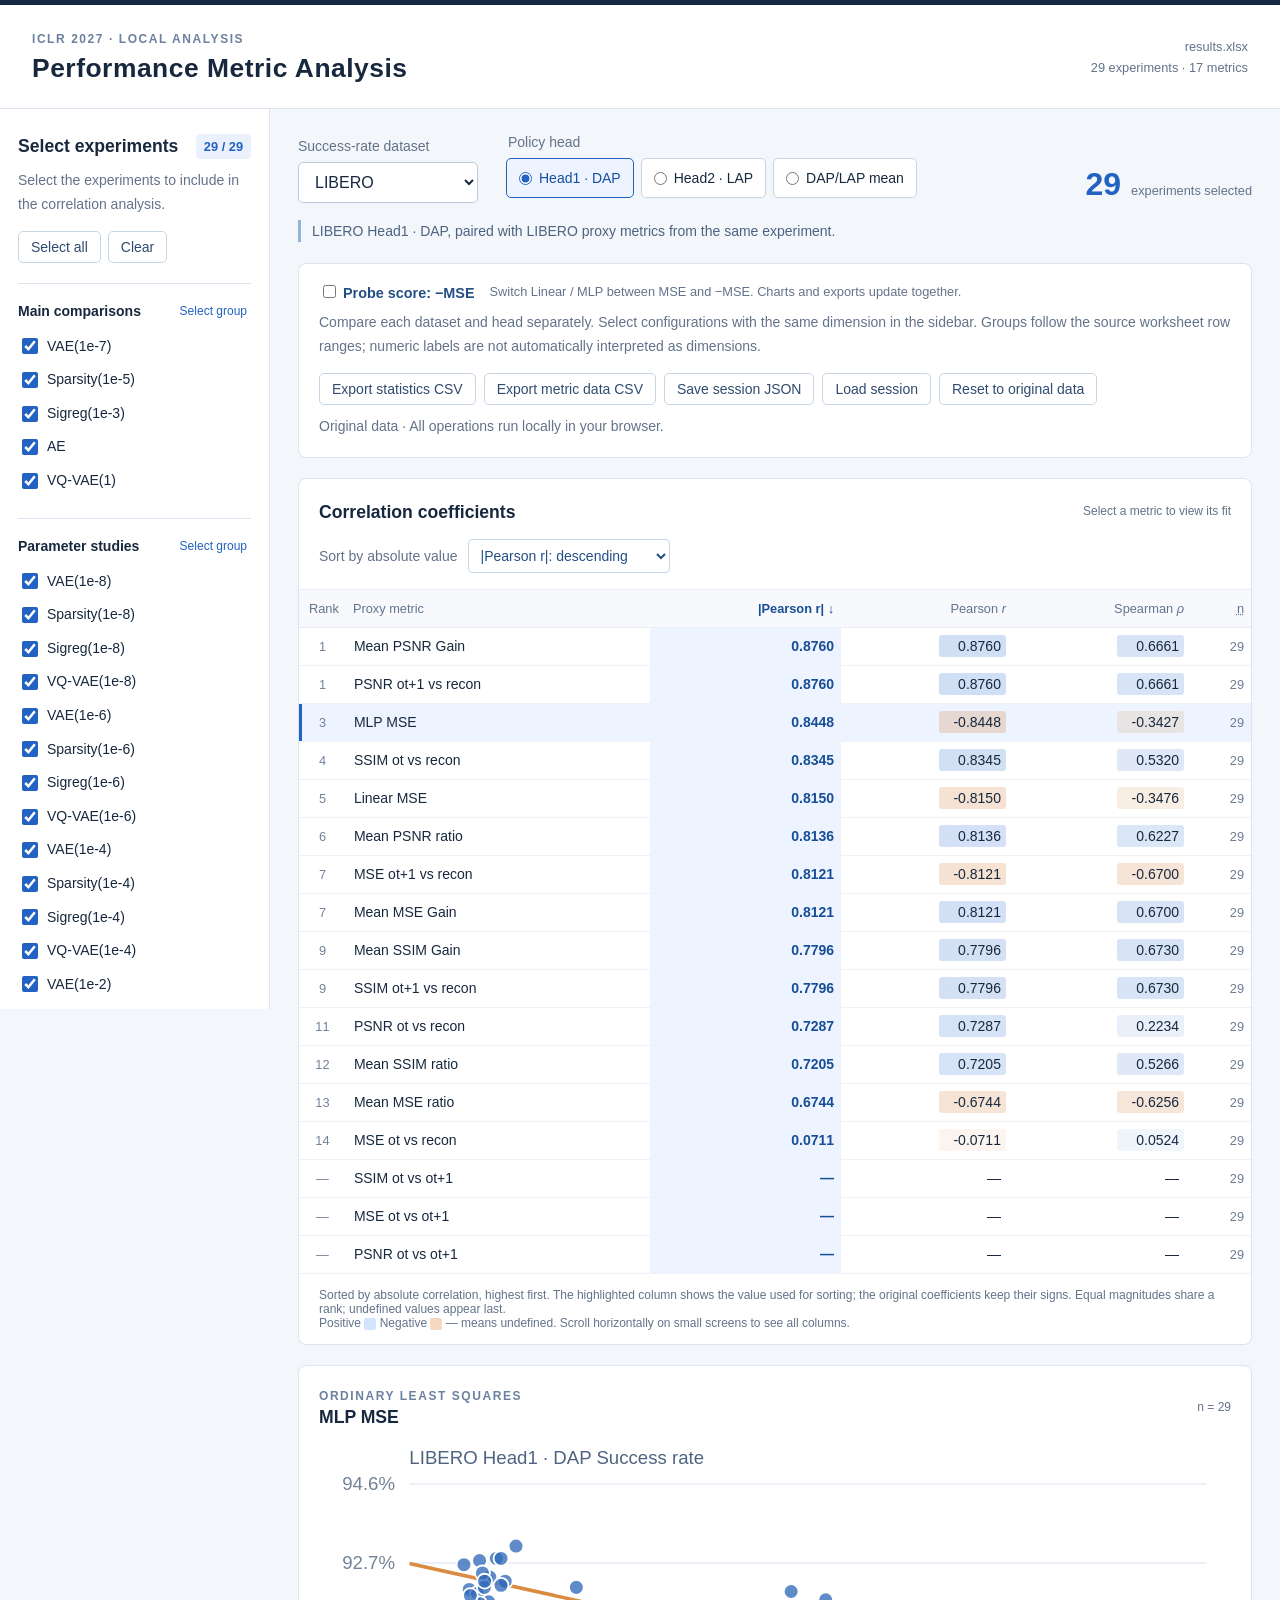
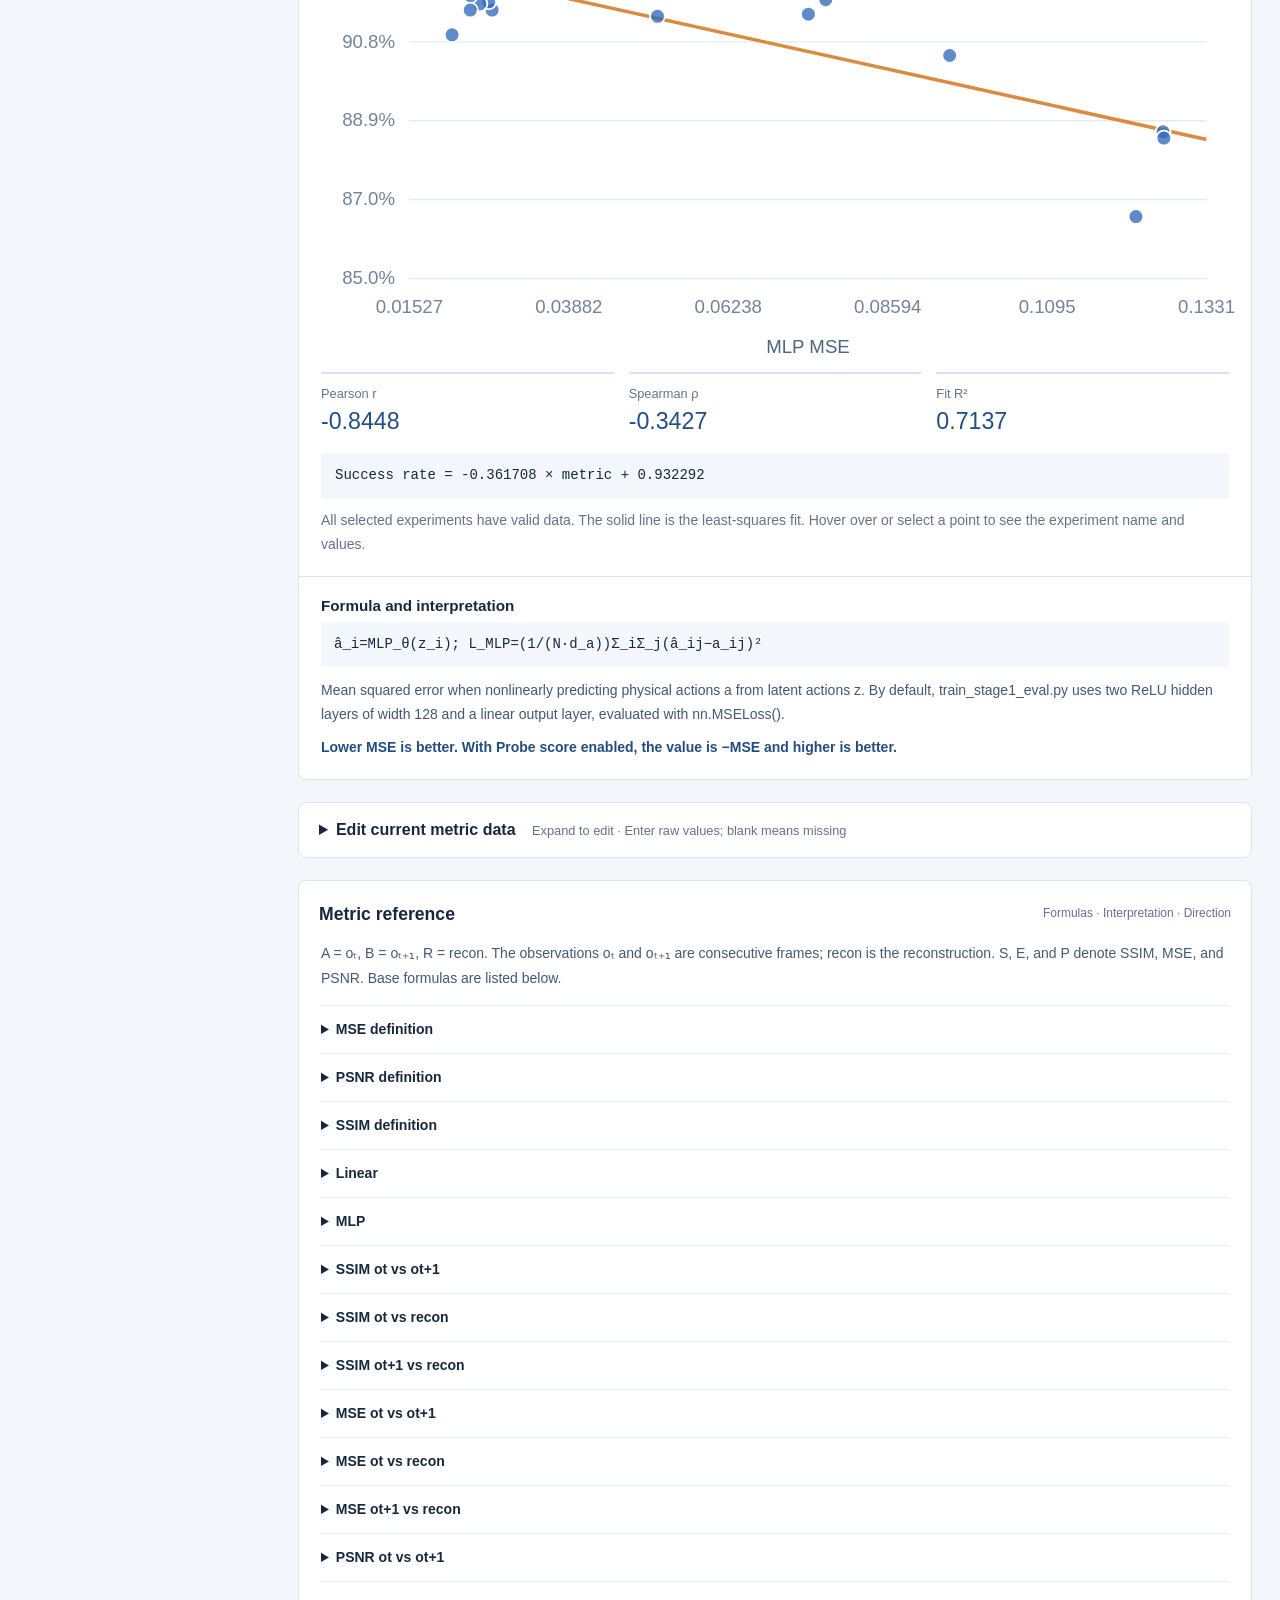
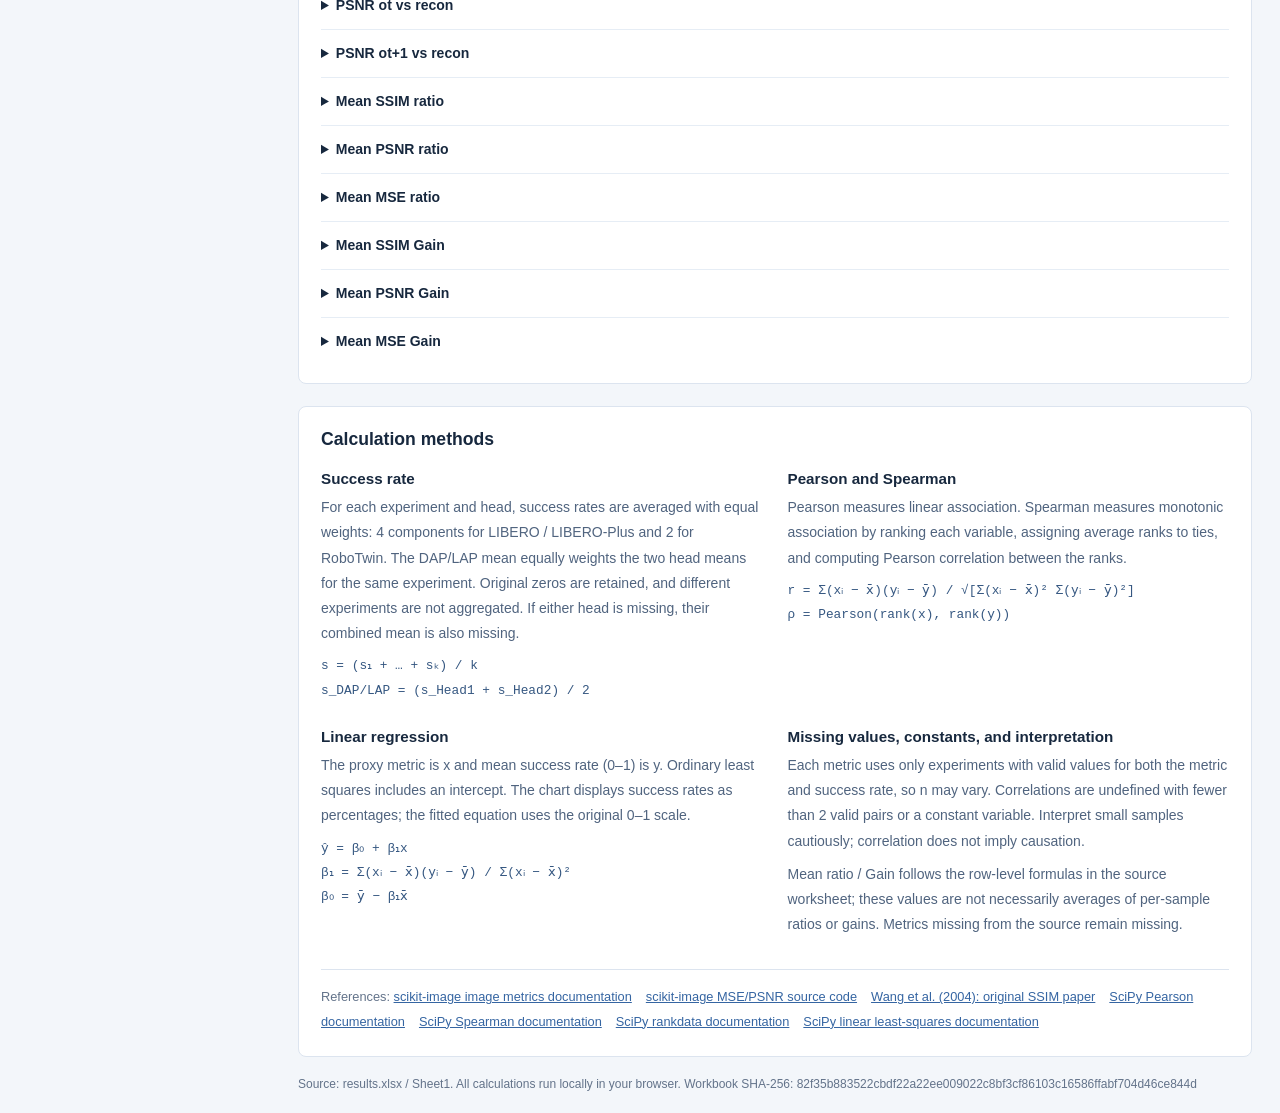
==== commit 8ed42dfd: "Make metric rankings explicitly absolute and descending" ====
--- a/analysis/index.html
+++ b/analysis/index.html
@@ -11,6 +11,8 @@
 .analysis-actions{padding:18px 20px;margin-bottom:20px}.direction-row{display:flex;align-items:center;gap:15px;flex-wrap:wrap;margin-bottom:10px}.direction-row label{font-weight:600;font-size:.9rem;color:#234e86}.direction-row span{font-size:.8rem;color:var(--muted)}.export-actions{display:flex;gap:8px;flex-wrap:wrap;margin:14px 0 10px}.editor-panel{margin-top:22px}.editor-panel>summary{padding:18px 20px;cursor:pointer;font-weight:600}.editor-panel>summary span{font-size:.8rem;font-weight:400;color:var(--muted);margin-left:12px}.editor-panel>p{padding:0 20px 15px}.data-editor input{width:145px;max-width:100%;padding:7px;border:1px solid #c7d4e4;border-radius:4px;font-size:.8rem;font-variant-numeric:tabular-nums}.data-editor input[readonly]{background:#f3f6fa;border-color:transparent;color:var(--muted)}.data-editor td{padding:8px 10px;height:auto}.data-editor td:first-child{min-width:155px}.data-editor td small{display:block;color:var(--muted);font-size:.7rem;margin-top:3px}.data-editor th{min-width:165px}#operationStatus{overflow-wrap:anywhere}.controls fieldset{max-width:750px}
 
 footer{overflow-wrap:anywhere}
+
+.correlations table{min-width:520px}.correlations .absolute-coef{font-weight:600;color:#174e96;background:#edf3ff}#absoluteHeading{color:#174e96;font-weight:600}.analysis-grid{grid-template-columns:minmax(540px,1.1fr) minmax(380px,.9fr)}@media(max-width:1350px){.analysis-grid{grid-template-columns:minmax(0,1fr)}}
 </style>
 </head>
 <body>
@@ -38,9 +40,9 @@
   <div class="analysis-grid">
     <section class="panel correlations">
       <div class="panel-heading"><h2>Correlation coefficients</h2><span>Select a metric to view its fit</span></div>
-      <div class="ranking-control"><label for="ranking">Rank by magnitude</label><select id="ranking"><option value="pearson">|Pearson r|: highest first</option><option value="spearman">|Spearman ρ|: highest first</option><option value="original">Source order</option></select></div>
-      <div class="table-wrap"><table><thead><tr><th scope="col" id="rankHeading">Rank</th><th scope="col">Proxy metric</th><th scope="col">Pearson <i>r</i></th><th scope="col">Spearman <i>ρ</i></th><th scope="col"><abbr title="Number of valid pairs">n</abbr></th></tr></thead><tbody id="results"></tbody></table></div>
-      <p class="table-note">Ranked by absolute value; signs are preserved and equal magnitudes share a rank.<br>Positive <span class="legend-swatch positive"></span> Negative <span class="legend-swatch negative"></span> — means undefined</p>
+      <div class="ranking-control"><label for="ranking">Sort by absolute value</label><select id="ranking"><option value="pearson">|Pearson r|: descending</option><option value="spearman">|Spearman ρ|: descending</option></select></div>
+      <div class="table-wrap"><table><thead><tr><th scope="col" id="rankHeading">Rank</th><th scope="col">Proxy metric</th><th scope="col" id="absoluteHeading">|Pearson r| ↓</th><th scope="col">Pearson <i>r</i></th><th scope="col">Spearman <i>ρ</i></th><th scope="col"><abbr title="Number of valid pairs">n</abbr></th></tr></thead><tbody id="results"></tbody></table></div>
+      <p class="table-note">Sorted by absolute correlation, highest first. The highlighted column shows the value used for sorting; the original coefficients keep their signs. Equal magnitudes share a rank; undefined values appear last.<br>Positive <span class="legend-swatch positive"></span> Negative <span class="legend-swatch negative"></span> — means undefined. Scroll horizontally on small screens to see all columns.</p>
     </section>
     <section class="panel fit-panel">
       <div class="panel-heading"><div><span class="eyebrow">ORDINARY LEAST SQUARES</span><h2 id="chartTitle"></h2></div><span id="sampleLabel"></span></div>
@@ -103,7 +105,6 @@
   function rankResults(names, analyses, mode='pearson') {
     const key=mode==='spearman'?'rho':'r';
     const rows=names.map((name,index)=>({name,index,value:analyses[name][key],rank:null}));
-    if(mode==='original')return rows;
     rows.sort((a,b)=>a.value===null?(b.value===null?a.index-b.index:1):b.value===null?-1:Math.abs(b.value)-Math.abs(a.value)||a.index-b.index);
     let previous=null,rank=0;
     rows.forEach((row,index)=>{if(row.value===null)return;const value=Math.abs(row.value);if(previous===null||Math.abs(value-previous)>1e-12)rank=index+1;row.rank=rank;previous=value;});
@@ -160,7 +161,7 @@
       session.metric_edits.forEach(e=>candidate.editMetric(e));
       session.success_edits.forEach(e=>candidate.editSuccess(e));
       reset();session.metric_edits.forEach(editMetric);session.success_edits.forEach(editSuccess);
-      return clone(s);
+      return {...clone(s),ranking:s.ranking==='spearman'?'spearman':'pearson'};
     }
     return {data,reset,editMetric,editSuccess,snapshot,restore,get changed(){return metricEdits.size+successEdits.size;}};
   }
@@ -241,8 +242,8 @@
   }
   function coefficient(v){const bg=v===null?'transparent':v>=0?`rgba(52,113,206,${.06+.19*Math.abs(v)})`:`rgba(206,119,46,${.06+.19*Math.abs(v)})`;return `<span class="coef" style="background:${bg}">${number(v)}</span>`;}
   function renderTable(){
-    $('rankHeading').textContent=ranking==='original'?'Index':'Rank';
-    $('results').innerHTML=core.rankResults(data.metric_names,analyses,ranking).map(({name,index,rank})=>{const a=analyses[name];return `<tr class="metric-row ${name===metric?'selected':''}"><td class="rank-cell">${ranking==='original'?index+1:rank??'—'}</td><td class="metric-name"><button data-metric="${index}" aria-pressed="${name===metric}" title="${esc(metricLabel(name))}">${esc(metricLabel(name))}</button></td><td title="${esc(a.reason)}">${coefficient(a.r)}</td><td title="${esc(a.reason)}">${coefficient(a.rho)}</td><td>${a.n}</td></tr>`;}).join('');
+    $('absoluteHeading').textContent=ranking==='spearman'?'|Spearman ρ| ↓':'|Pearson r| ↓';
+    $('results').innerHTML=core.rankResults(data.metric_names,analyses,ranking).map(({name,index,rank,value})=>{const a=analyses[name];return `<tr class="metric-row ${name===metric?'selected':''}"><td class="rank-cell">${rank??'—'}</td><td class="metric-name"><button data-metric="${index}" aria-pressed="${name===metric}" title="${esc(metricLabel(name))}">${esc(metricLabel(name))}</button></td><td class="absolute-coef">${number(value===null?null:Math.abs(value))}</td><td title="${esc(a.reason)}">${coefficient(a.r)}</td><td title="${esc(a.reason)}">${coefficient(a.rho)}</td><td>${a.n}</td></tr>`;}).join('');
   }
   function renderChart(){
     pinnedPoint=null;
@@ -284,8 +285,8 @@
   function stamp(message){$('operationStatus').textContent=message;}
   $('paperDirection').onchange=event=>{paperDirection=event.target.checked;render();};
   $('exportStats').onclick=()=>{
-    const rows=[['dataset','proxy_dataset','head','metric_raw','metric_used','direction','rank_mode','rank','n','pearson_r','spearman_rho','slope','intercept','r_squared','undefined_reason','edited_values','selected_ids','source_sha256']];
-    core.rankResults(data.metric_names,analyses,ranking).forEach(({name,rank})=>{const a=analyses[name];rows.push([dataset,data.proxy_dataset[dataset],head,name,metricLabel(name),paperDirection?'negative_probe_loss':'raw',ranking,rank,a.n,a.r,a.rho,a.slope,a.intercept,a.r2,a.reason,session.changed,[...selected].join(';'),data.source_sha256]);});
+    const rows=[['dataset','proxy_dataset','head','metric_raw','metric_used','direction','rank_mode','rank','absolute_correlation','n','pearson_r','spearman_rho','slope','intercept','r_squared','undefined_reason','edited_values','selected_ids','source_sha256']];
+    core.rankResults(data.metric_names,analyses,ranking).forEach(({name,rank,value})=>{const a=analyses[name];rows.push([dataset,data.proxy_dataset[dataset],head,name,metricLabel(name),paperDirection?'negative_probe_loss':'raw',ranking,rank,value===null?null:Math.abs(value),a.n,a.r,a.rho,a.slope,a.intercept,a.r2,a.reason,session.changed,[...selected].join(';'),data.source_sha256]);});
     download(`${stem()}_statistics.csv`,work.csv(rows),'text/csv;charset=utf-8');stamp('Statistics exported for all 17 metrics. The CSV includes the selection, direction, edit count, and source hash.');
   };
   $('exportPairs').onclick=()=>{
@@ -327,9 +328,9 @@
   // Optional browser standard: expose the same selection and results as the UI.
   if(document.modelContext?.registerTool){
     const lifecycle=new AbortController();
-    const tools=[{name:'configure_correlation_analysis',title:'Configure correlation analysis',description:'Set experiment row IDs, success dataset, Head, plotted metric, and optional absolute ranking. Recomputes the visible analysis.',inputSchema:{type:'object',properties:{experiment_ids:{type:'array',items:{type:'string'}},dataset:{type:'string',enum:data.datasets},head:{type:'string',enum:data.heads},metric:{type:'string',enum:data.metric_names},ranking:{type:'string',enum:['pearson','spearman','original']}},required:['experiment_ids','dataset','head','metric'],additionalProperties:false},annotations:{readOnlyHint:false},execute(input){
+    const tools=[{name:'configure_correlation_analysis',title:'Configure correlation analysis',description:'Set experiment row IDs, success dataset, Head, plotted metric, and optional absolute ranking. Recomputes the visible analysis.',inputSchema:{type:'object',properties:{experiment_ids:{type:'array',items:{type:'string'}},dataset:{type:'string',enum:data.datasets},head:{type:'string',enum:data.heads},metric:{type:'string',enum:data.metric_names},ranking:{type:'string',enum:['pearson','spearman']}},required:['experiment_ids','dataset','head','metric'],additionalProperties:false},annotations:{readOnlyHint:false},execute(input){
       if(!input||!Array.isArray(input.experiment_ids)||!input.experiment_ids.every(id=>data.experiments.some(e=>e.id===id))||!data.datasets.includes(input.dataset)||!data.heads.includes(input.head)||!data.metric_names.includes(input.metric)||(input.ranking!==undefined&&!['pearson','spearman','original'].includes(input.ranking)))throw new Error('Invalid analysis selection');
-      selected.clear();input.experiment_ids.forEach(id=>selected.add(id));dataset=input.dataset;head=input.head;metric=input.metric;ranking=input.ranking??ranking;$('dataset').value=dataset;$('ranking').value=ranking;document.querySelectorAll('[name=head]').forEach(el=>el.checked=el.value===head);syncChecks();render();return {selected: selected.size,dataset,head,metric,ranking};
+      selected.clear();input.experiment_ids.forEach(id=>selected.add(id));dataset=input.dataset;head=input.head;metric=input.metric;ranking=input.ranking==='original'?'pearson':input.ranking??ranking;$('dataset').value=dataset;$('ranking').value=ranking;document.querySelectorAll('[name=head]').forEach(el=>el.checked=el.value===head);syncChecks();render();return {selected: selected.size,dataset,head,metric,ranking};
     }},{name:'read_correlation_results',title:'Read correlations and regression results',description:'Read both correlation coefficients, sample counts, and regression for the current selection.',inputSchema:{type:'object',properties:{},additionalProperties:false},annotations:{readOnlyHint:true},execute(){return {dataset,head,ranking,selected:[...selected],results:core.rankResults(data.metric_names,analyses,ranking).map(({name,rank})=>{const {points,...stats}=analyses[name];return {metric:name,rank,...stats};})};}}];
     for(const tool of tools){try{Promise.resolve(document.modelContext.registerTool(tool,{signal:lifecycle.signal})).catch(()=>{});}catch{}}
     window.addEventListener('pagehide',()=>lifecycle.abort(),{once:true});
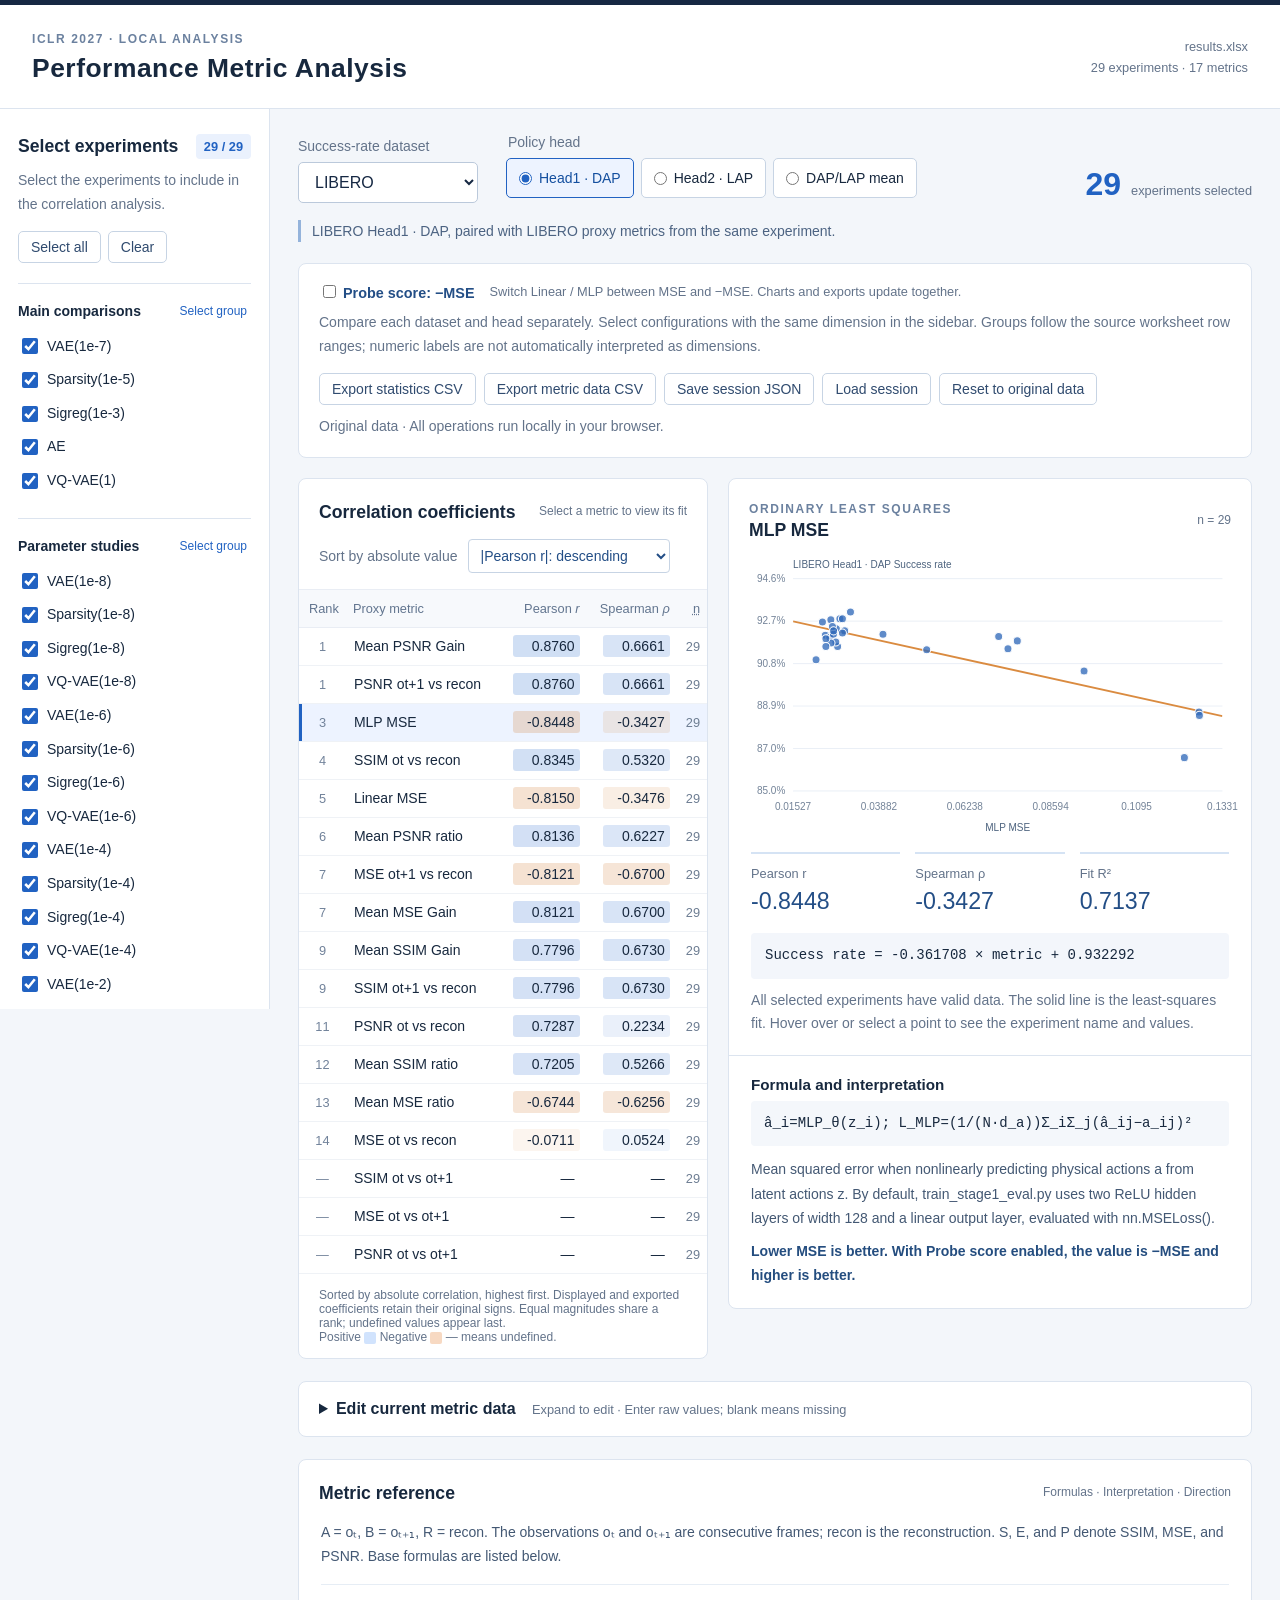
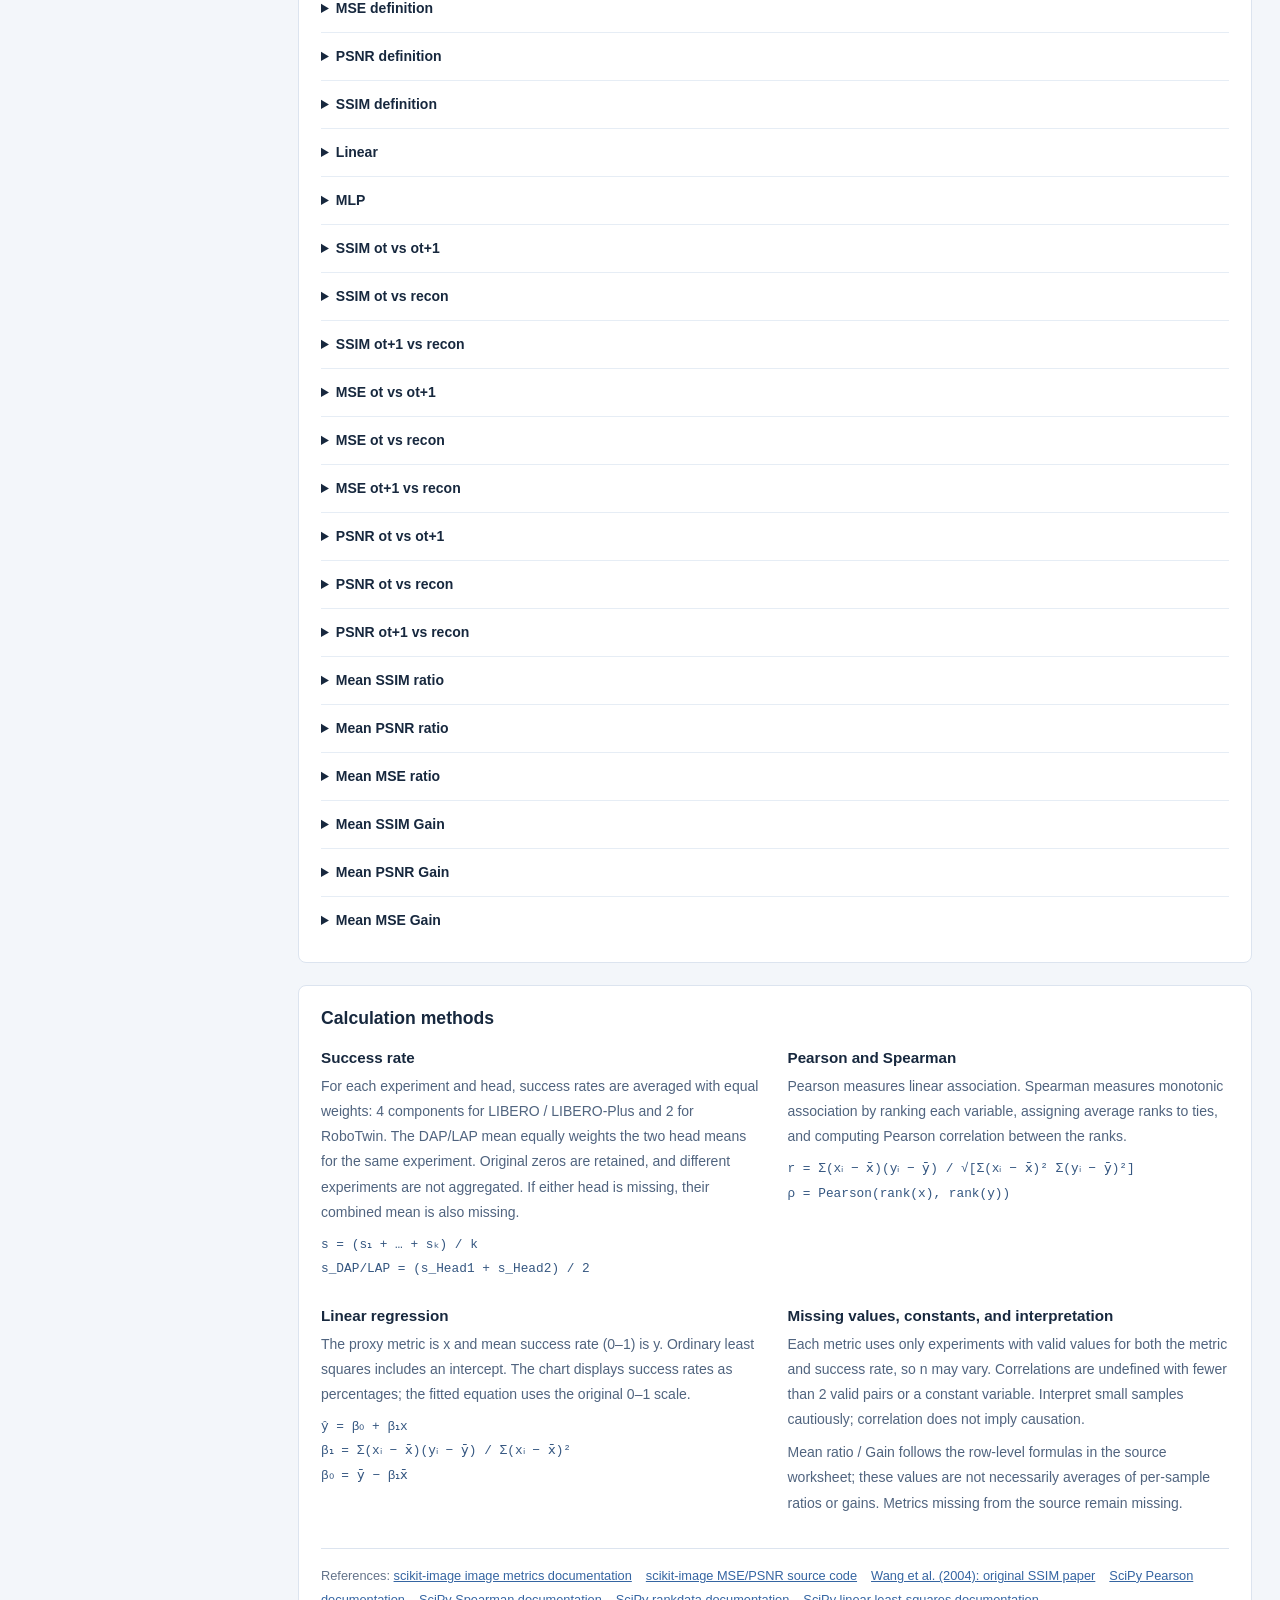
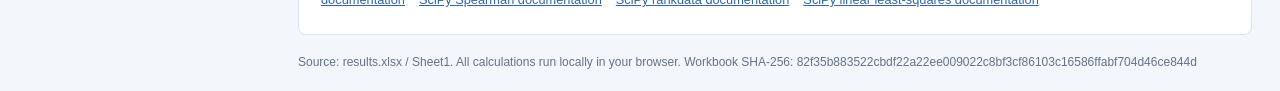
==== commit 013eaaf2: "Keep signed coefficient columns with absolute sorting" ====
--- a/analysis/index.html
+++ b/analysis/index.html
@@ -11,8 +11,6 @@
 .analysis-actions{padding:18px 20px;margin-bottom:20px}.direction-row{display:flex;align-items:center;gap:15px;flex-wrap:wrap;margin-bottom:10px}.direction-row label{font-weight:600;font-size:.9rem;color:#234e86}.direction-row span{font-size:.8rem;color:var(--muted)}.export-actions{display:flex;gap:8px;flex-wrap:wrap;margin:14px 0 10px}.editor-panel{margin-top:22px}.editor-panel>summary{padding:18px 20px;cursor:pointer;font-weight:600}.editor-panel>summary span{font-size:.8rem;font-weight:400;color:var(--muted);margin-left:12px}.editor-panel>p{padding:0 20px 15px}.data-editor input{width:145px;max-width:100%;padding:7px;border:1px solid #c7d4e4;border-radius:4px;font-size:.8rem;font-variant-numeric:tabular-nums}.data-editor input[readonly]{background:#f3f6fa;border-color:transparent;color:var(--muted)}.data-editor td{padding:8px 10px;height:auto}.data-editor td:first-child{min-width:155px}.data-editor td small{display:block;color:var(--muted);font-size:.7rem;margin-top:3px}.data-editor th{min-width:165px}#operationStatus{overflow-wrap:anywhere}.controls fieldset{max-width:750px}
 
 footer{overflow-wrap:anywhere}
-
-.correlations table{min-width:520px}.correlations .absolute-coef{font-weight:600;color:#174e96;background:#edf3ff}#absoluteHeading{color:#174e96;font-weight:600}.analysis-grid{grid-template-columns:minmax(540px,1.1fr) minmax(380px,.9fr)}@media(max-width:1350px){.analysis-grid{grid-template-columns:minmax(0,1fr)}}
 </style>
 </head>
 <body>
@@ -40,9 +38,9 @@
   <div class="analysis-grid">
     <section class="panel correlations">
       <div class="panel-heading"><h2>Correlation coefficients</h2><span>Select a metric to view its fit</span></div>
-      <div class="ranking-control"><label for="ranking">Sort by absolute value</label><select id="ranking"><option value="pearson">|Pearson r|: descending</option><option value="spearman">|Spearman ρ|: descending</option></select></div>
-      <div class="table-wrap"><table><thead><tr><th scope="col" id="rankHeading">Rank</th><th scope="col">Proxy metric</th><th scope="col" id="absoluteHeading">|Pearson r| ↓</th><th scope="col">Pearson <i>r</i></th><th scope="col">Spearman <i>ρ</i></th><th scope="col"><abbr title="Number of valid pairs">n</abbr></th></tr></thead><tbody id="results"></tbody></table></div>
-      <p class="table-note">Sorted by absolute correlation, highest first. The highlighted column shows the value used for sorting; the original coefficients keep their signs. Equal magnitudes share a rank; undefined values appear last.<br>Positive <span class="legend-swatch positive"></span> Negative <span class="legend-swatch negative"></span> — means undefined. Scroll horizontally on small screens to see all columns.</p>
+      <div class="ranking-control"><label for="ranking">Sort by absolute value</label><select id="ranking" data-ranking="absolute"><option value="pearson">|Pearson r|: descending</option><option value="spearman">|Spearman ρ|: descending</option></select></div>
+      <div class="table-wrap"><table><thead><tr><th scope="col" id="rankHeading">Rank</th><th scope="col">Proxy metric</th><th scope="col">Pearson <i>r</i></th><th scope="col">Spearman <i>ρ</i></th><th scope="col"><abbr title="Number of valid pairs">n</abbr></th></tr></thead><tbody id="results"></tbody></table></div>
+      <p class="table-note">Sorted by absolute correlation, highest first. Displayed and exported coefficients retain their original signs. Equal magnitudes share a rank; undefined values appear last.<br>Positive <span class="legend-swatch positive"></span> Negative <span class="legend-swatch negative"></span> — means undefined.</p>
     </section>
     <section class="panel fit-panel">
       <div class="panel-heading"><div><span class="eyebrow">ORDINARY LEAST SQUARES</span><h2 id="chartTitle"></h2></div><span id="sampleLabel"></span></div>
@@ -242,8 +240,8 @@
   }
   function coefficient(v){const bg=v===null?'transparent':v>=0?`rgba(52,113,206,${.06+.19*Math.abs(v)})`:`rgba(206,119,46,${.06+.19*Math.abs(v)})`;return `<span class="coef" style="background:${bg}">${number(v)}</span>`;}
   function renderTable(){
-    $('absoluteHeading').textContent=ranking==='spearman'?'|Spearman ρ| ↓':'|Pearson r| ↓';
-    $('results').innerHTML=core.rankResults(data.metric_names,analyses,ranking).map(({name,index,rank,value})=>{const a=analyses[name];return `<tr class="metric-row ${name===metric?'selected':''}"><td class="rank-cell">${rank??'—'}</td><td class="metric-name"><button data-metric="${index}" aria-pressed="${name===metric}" title="${esc(metricLabel(name))}">${esc(metricLabel(name))}</button></td><td class="absolute-coef">${number(value===null?null:Math.abs(value))}</td><td title="${esc(a.reason)}">${coefficient(a.r)}</td><td title="${esc(a.reason)}">${coefficient(a.rho)}</td><td>${a.n}</td></tr>`;}).join('');
+    $('rankHeading').textContent='Rank';
+    $('results').innerHTML=core.rankResults(data.metric_names,analyses,ranking).map(({name,index,rank})=>{const a=analyses[name];return `<tr class="metric-row ${name===metric?'selected':''}"><td class="rank-cell">${rank??'—'}</td><td class="metric-name"><button data-metric="${index}" aria-pressed="${name===metric}" title="${esc(metricLabel(name))}">${esc(metricLabel(name))}</button></td><td title="${esc(a.reason)}">${coefficient(a.r)}</td><td title="${esc(a.reason)}">${coefficient(a.rho)}</td><td>${a.n}</td></tr>`;}).join('');
   }
   function renderChart(){
     pinnedPoint=null;
@@ -285,8 +283,8 @@
   function stamp(message){$('operationStatus').textContent=message;}
   $('paperDirection').onchange=event=>{paperDirection=event.target.checked;render();};
   $('exportStats').onclick=()=>{
-    const rows=[['dataset','proxy_dataset','head','metric_raw','metric_used','direction','rank_mode','rank','absolute_correlation','n','pearson_r','spearman_rho','slope','intercept','r_squared','undefined_reason','edited_values','selected_ids','source_sha256']];
-    core.rankResults(data.metric_names,analyses,ranking).forEach(({name,rank,value})=>{const a=analyses[name];rows.push([dataset,data.proxy_dataset[dataset],head,name,metricLabel(name),paperDirection?'negative_probe_loss':'raw',ranking,rank,value===null?null:Math.abs(value),a.n,a.r,a.rho,a.slope,a.intercept,a.r2,a.reason,session.changed,[...selected].join(';'),data.source_sha256]);});
+    const rows=[['dataset','proxy_dataset','head','metric_raw','metric_used','direction','rank_mode','rank','n','pearson_r','spearman_rho','slope','intercept','r_squared','undefined_reason','edited_values','selected_ids','source_sha256']];
+    core.rankResults(data.metric_names,analyses,ranking).forEach(({name,rank})=>{const a=analyses[name];rows.push([dataset,data.proxy_dataset[dataset],head,name,metricLabel(name),paperDirection?'negative_probe_loss':'raw',ranking,rank,a.n,a.r,a.rho,a.slope,a.intercept,a.r2,a.reason,session.changed,[...selected].join(';'),data.source_sha256]);});
     download(`${stem()}_statistics.csv`,work.csv(rows),'text/csv;charset=utf-8');stamp('Statistics exported for all 17 metrics. The CSV includes the selection, direction, edit count, and source hash.');
   };
   $('exportPairs').onclick=()=>{
